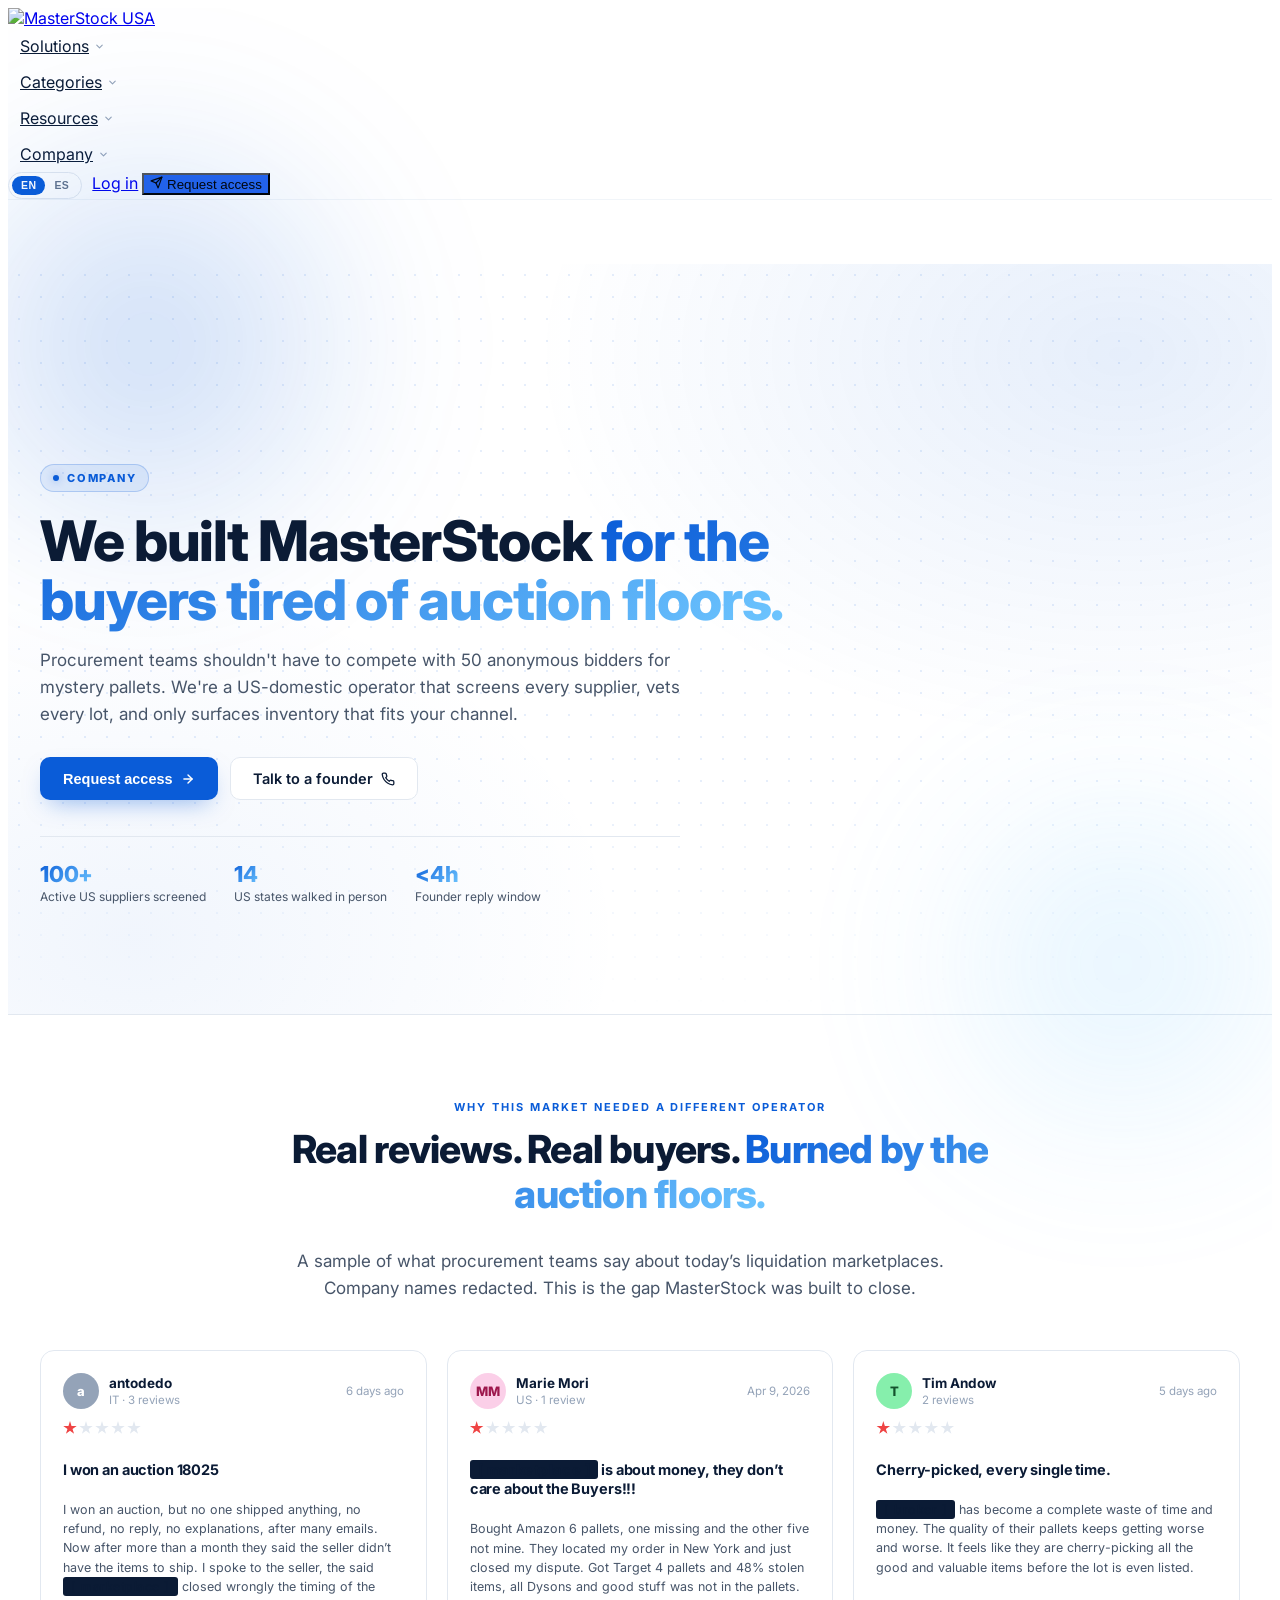
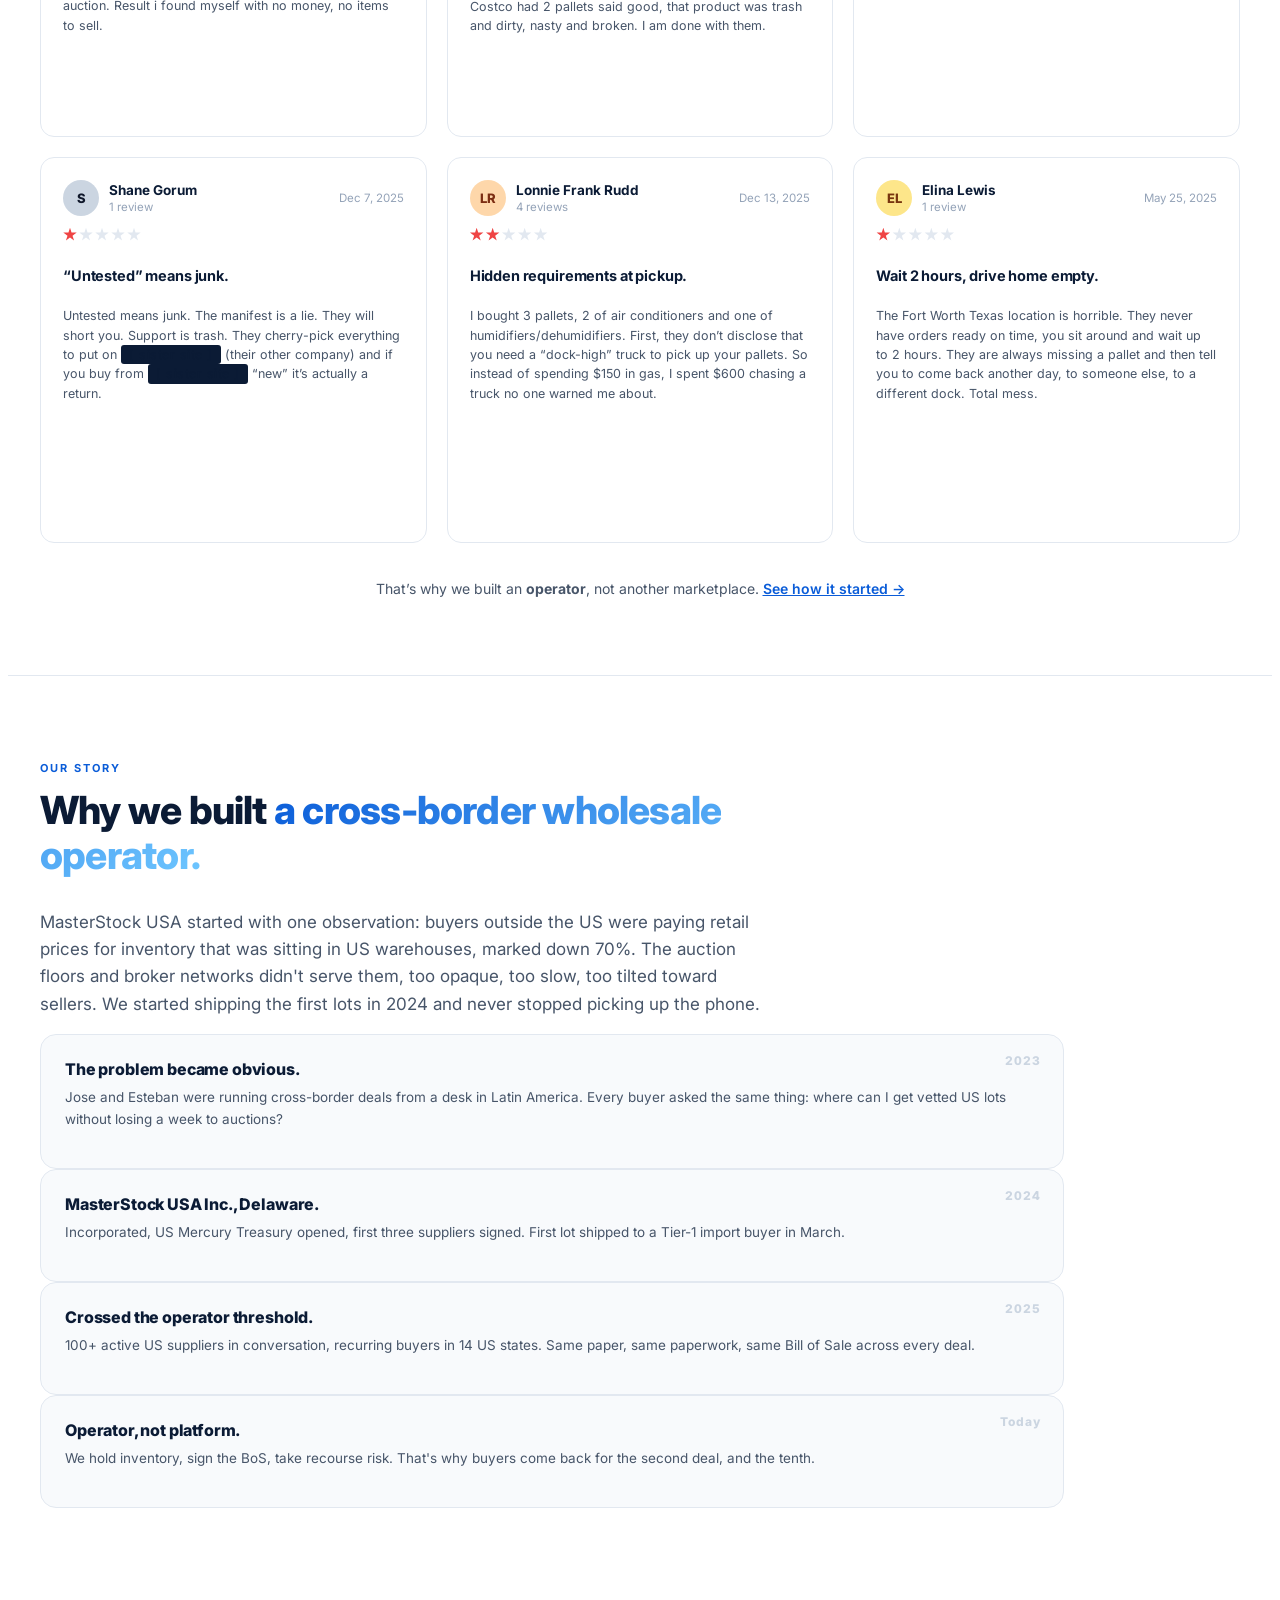
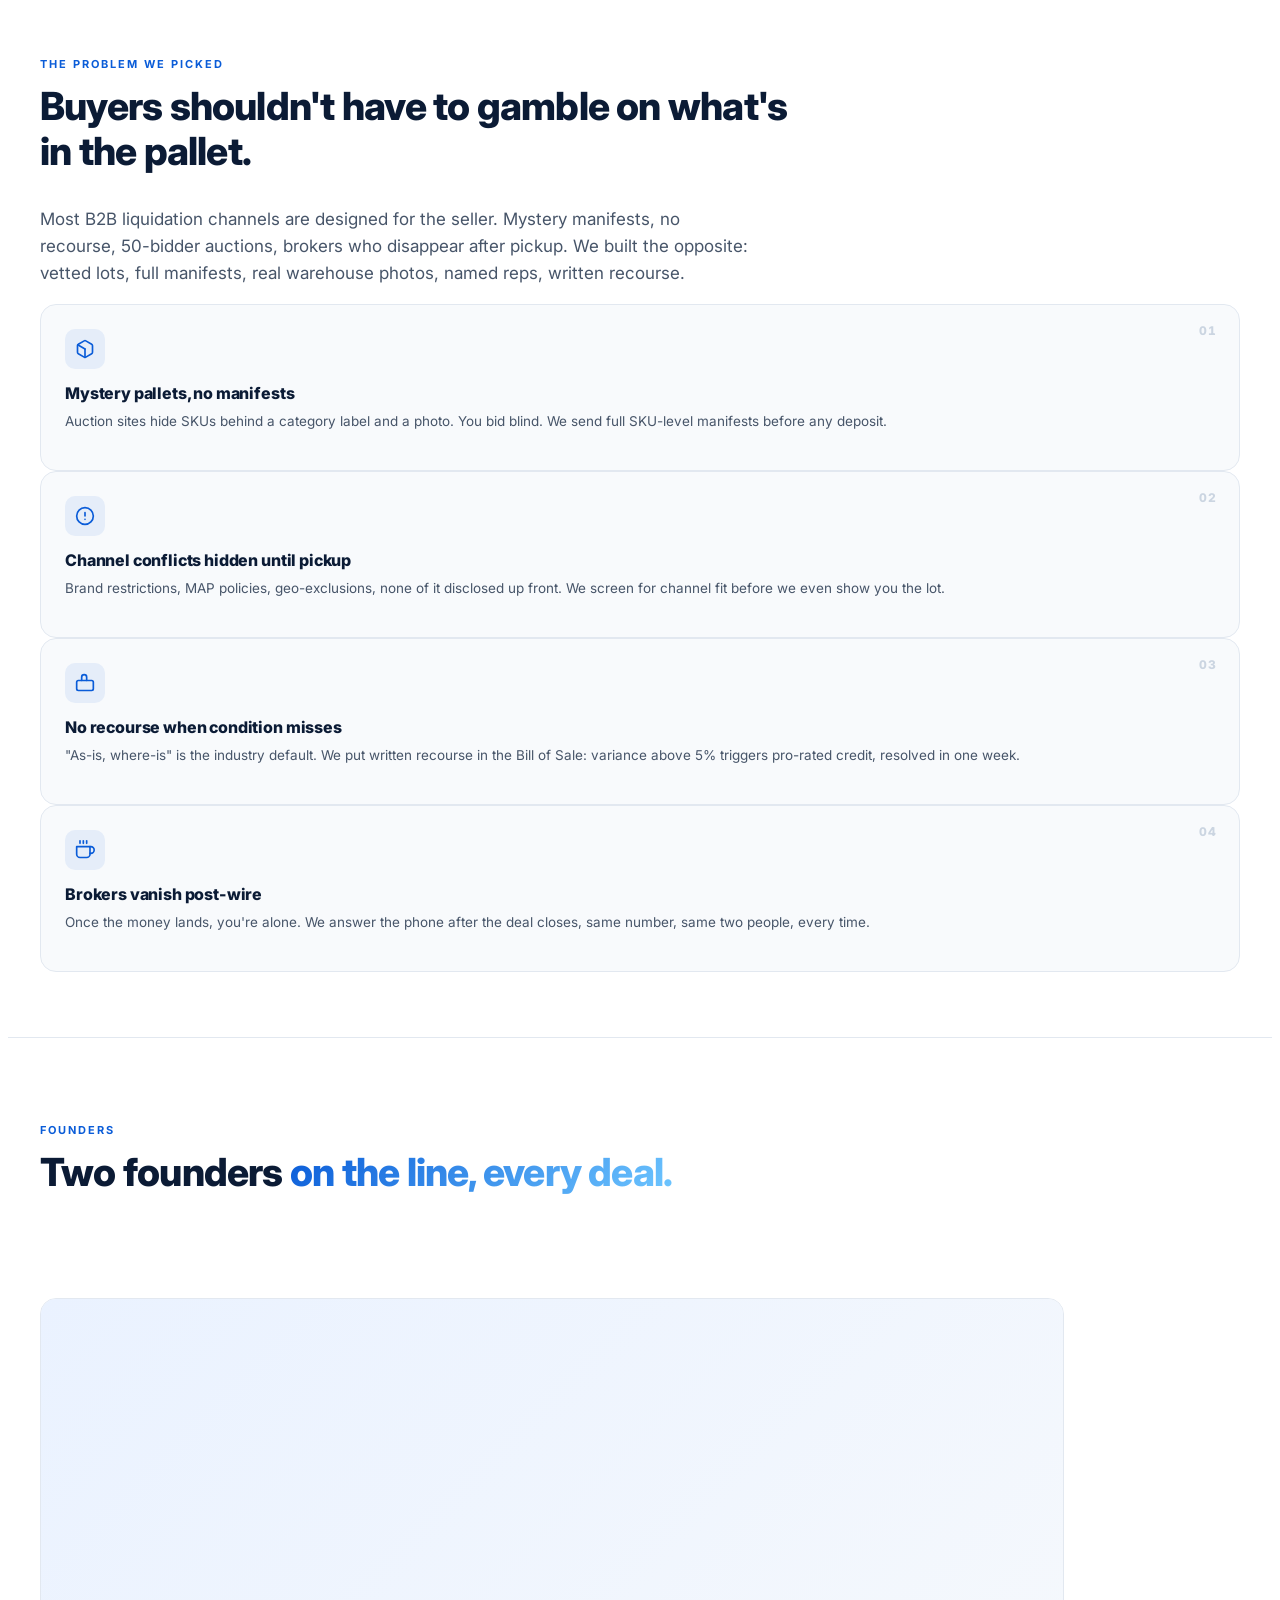
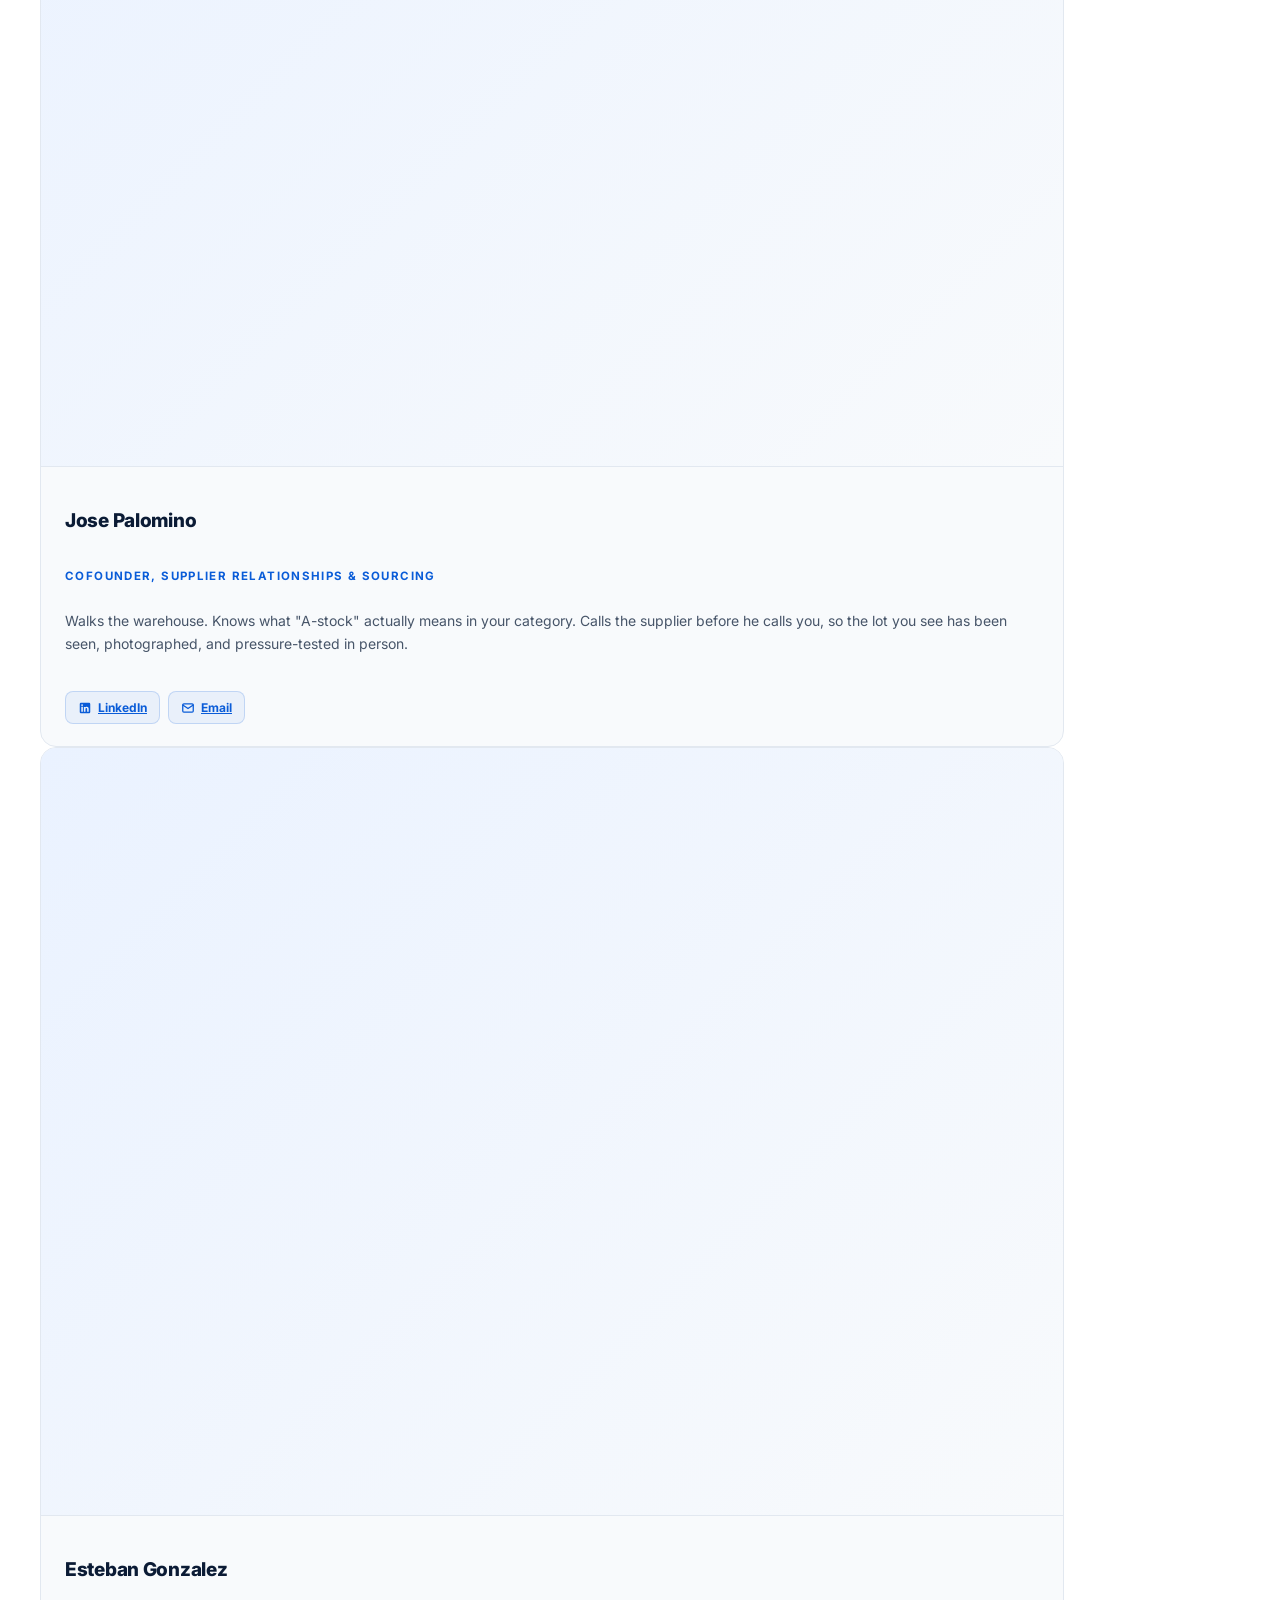
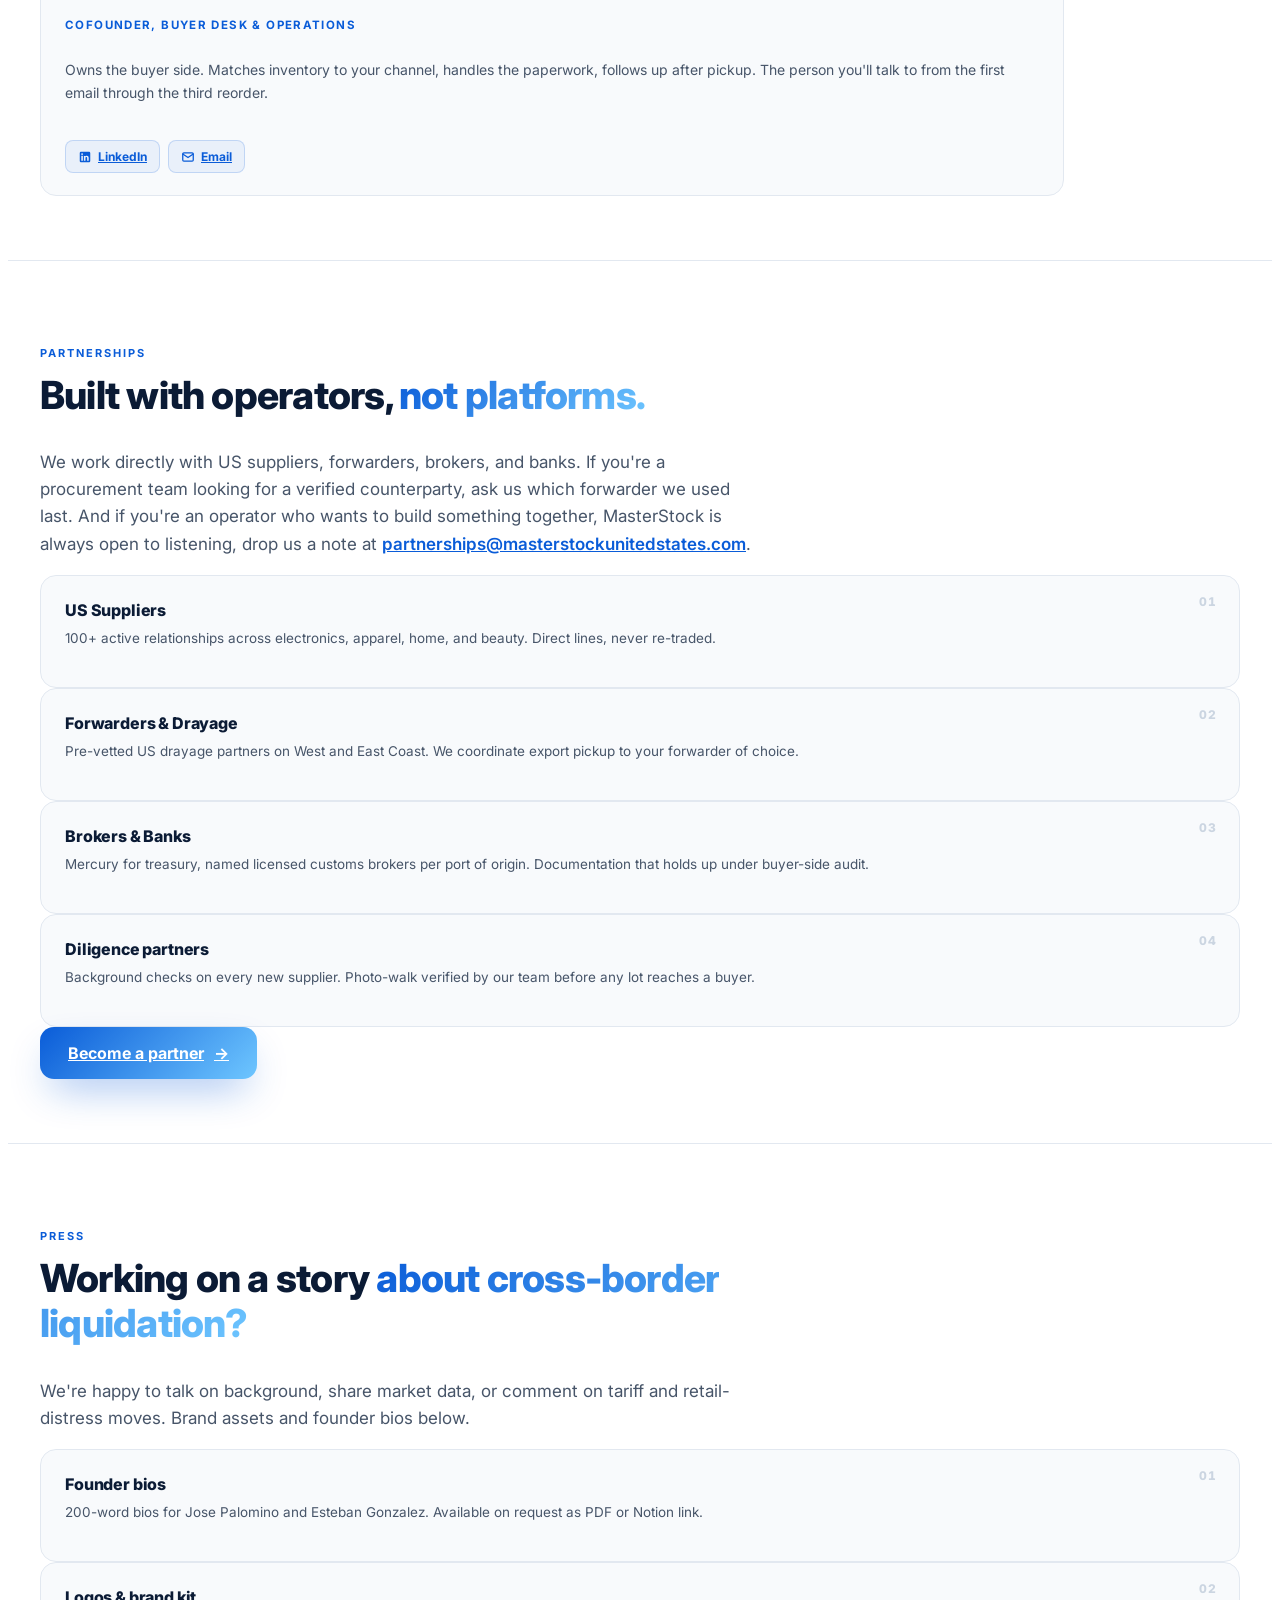
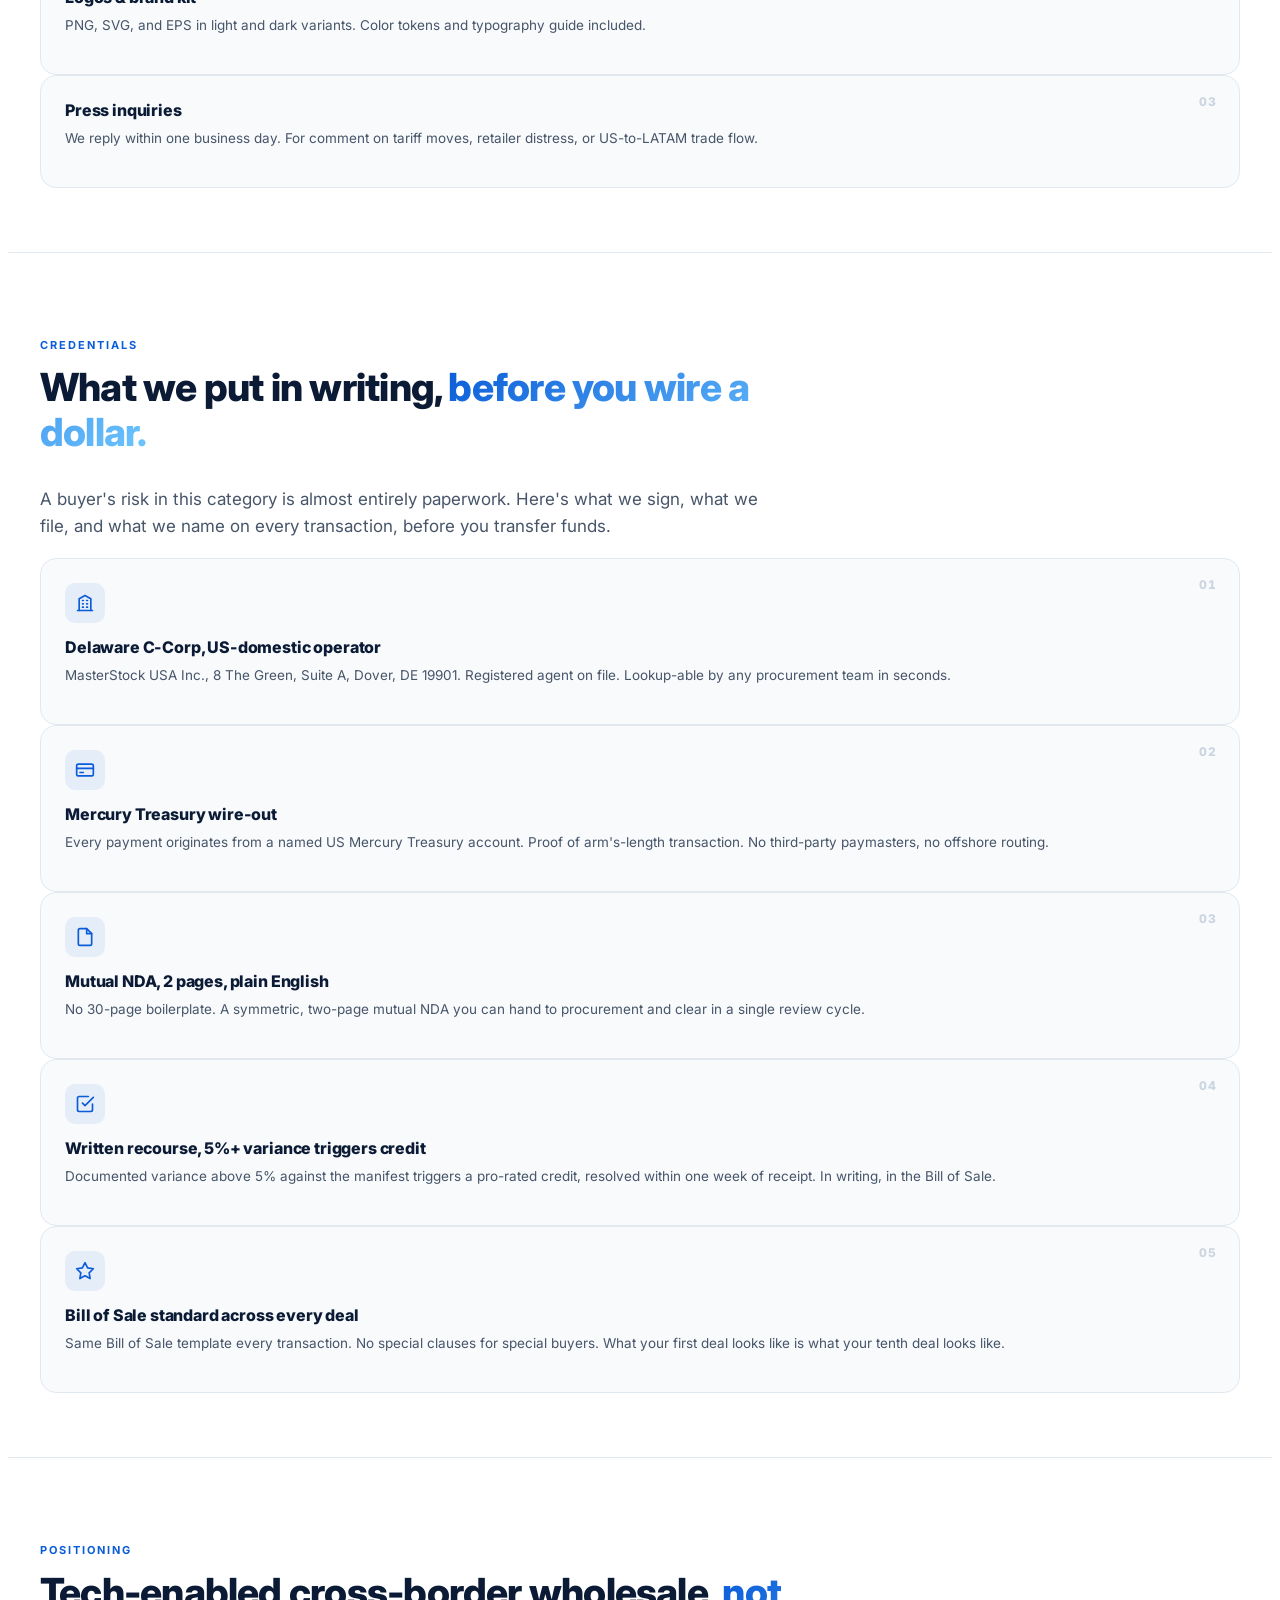
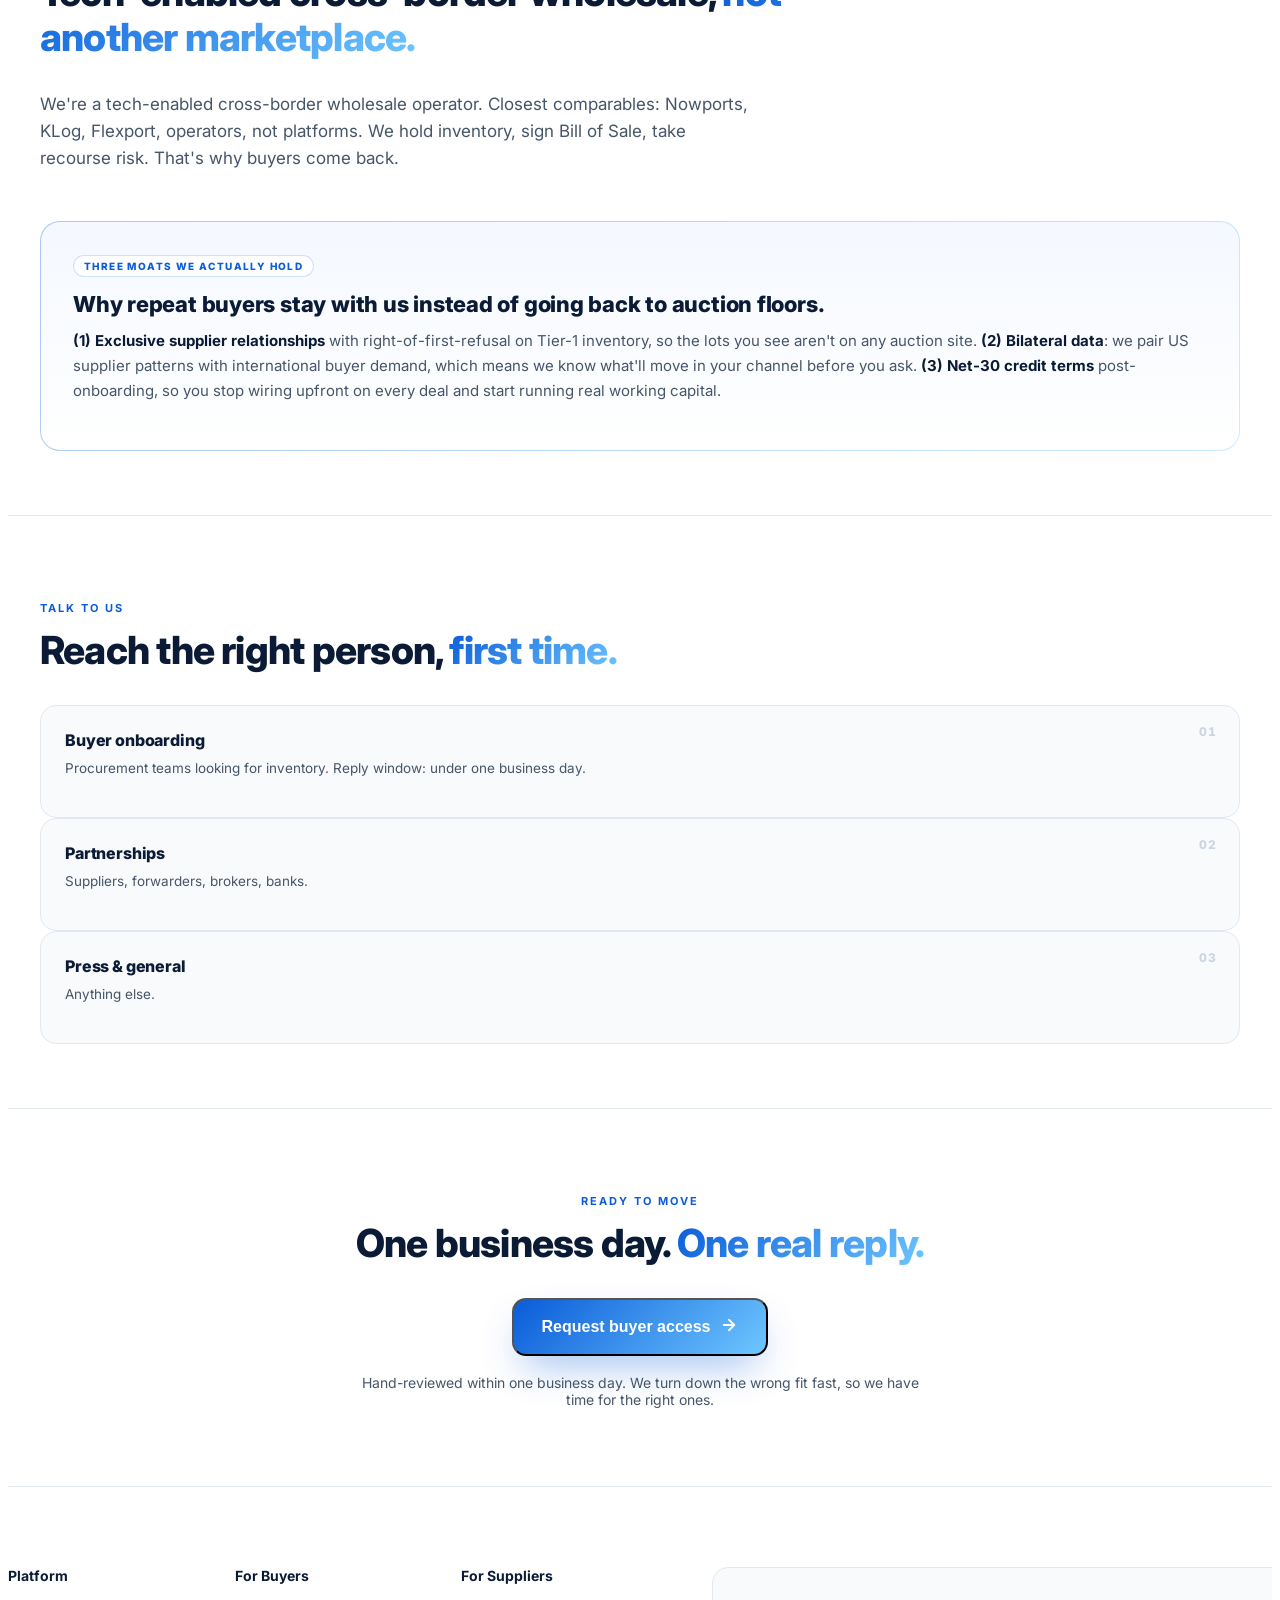
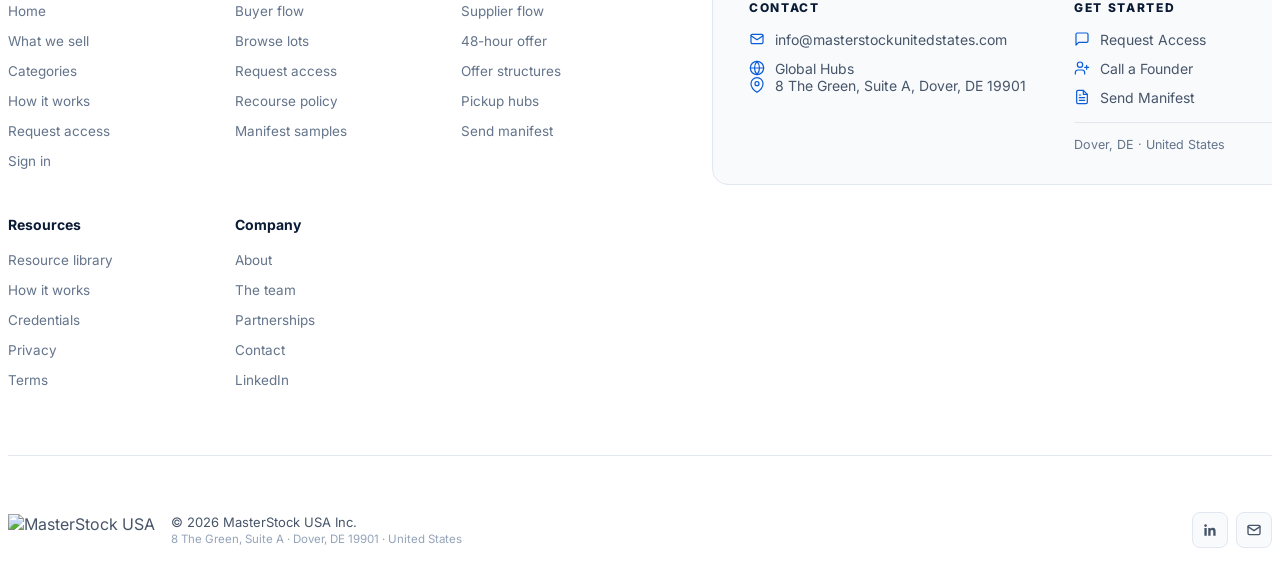
==== about/index.html @ 4f4b5149 "Translate about / how-it-works / suppliers / resources pages to Spanish Adds data-es attributes cons" ====
<!DOCTYPE html>
<html lang="en">
<head>
<meta charset="UTF-8" />
<meta name="viewport" content="width=device-width, initial-scale=1.0" />
<title>Company | MasterStock USA</title>
<link rel="icon" type="image/png" href="/images/logo-final.png" />
<link rel="apple-touch-icon" href="/images/logo-final.png" />
<meta name="description" content="MasterStock USA is built for buyers tired of auction floors. Vetted lots, full manifests, written recourse. Delaware C-Corp. Two founders on every deal." />
<link rel="canonical" href="https://www.masterstockunitedstates.com/about/" />

<!-- Open Graph -->
<meta property="og:type" content="website" />
<meta property="og:url" content="https://www.masterstockunitedstates.com/about/" />
<meta property="og:site_name" content="MasterStock USA" />
<meta property="og:title" content="About | MasterStock USA, tech-enabled cross-border wholesale operator" />
<meta property="og:description" content="Delaware-incorporated. D-U-N-S registered. Two founders. Anchor customer: Via Trading. US-domestic operator aggregating excess inventory for vetted Tier-1 LATAM importers." />
<meta property="og:image" content="https://www.masterstockunitedstates.com/images/logo-final.png" />
<meta property="og:locale" content="en_US" />

<!-- Twitter Card -->
<meta name="twitter:card" content="summary_large_image" />
<meta name="twitter:title" content="About | MasterStock USA" />
<meta name="twitter:description" content="Tech-enabled cross-border wholesale operator. Delaware-incorporated. D-U-N-S registered." />
<meta name="twitter:image" content="https://www.masterstockunitedstates.com/images/logo-final.png" />

<!-- Resource hints -->
<link rel="preconnect" href="https://cdn.tailwindcss.com" crossorigin />
<link rel="dns-prefetch" href="https://cdn.tailwindcss.com" />

<!-- BreadcrumbList -->
<script type="application/ld+json">
{
  "@context": "https://schema.org",
  "@type": "BreadcrumbList",
  "itemListElement": [
    { "@type": "ListItem", "position": 1, "name": "Home", "item": "https://www.masterstockunitedstates.com/" },
    { "@type": "ListItem", "position": 2, "name": "About" }
  ]
}
</script>

<!-- AEO / LLM structured data -->
<script type="application/ld+json">
{
  "@context": "https://schema.org",
  "@type": "AboutPage",
  "name": "About MasterStock USA Inc.",
  "url": "https://www.masterstockunitedstates.com/about/",
  "mainEntity": {
    "@type": "Organization",
    "name": "MasterStock USA Inc.",
    "legalName": "MasterStock USA Inc.",
    "url": "https://www.masterstockunitedstates.com/",
    "logo": "https://www.masterstockunitedstates.com/images/logo-final.png",
    "description": "MasterStock USA Inc. is a tech-enabled cross-border wholesale operator. The company aggregates excess US inventory and sells to vetted Tier-1 LATAM importers. Comparable to Nowports, KLog, and Flexport in operator framing.",
    "foundingDate": "2025",
    "address": {
      "@type": "PostalAddress",
      "streetAddress": "8 The Green, Suite A",
      "addressLocality": "Dover",
      "addressRegion": "DE",
      "postalCode": "19901",
      "addressCountry": "US"
    },
    "email": "info@masterstockunitedstates.com",
    "areaServed": { "@type": "Country", "name": "United States" },
    "founder": [
      { "@type": "Person", "name": "Jose Palomino" },
      { "@type": "Person", "name": "Esteban Gonzalez" }
    ],
    "knowsAbout": ["Cross-border wholesale", "Excess inventory aggregation", "Tier-1 LATAM importers", "US-domestic operations"]
  }
}
</script>

<script src="https://cdn.tailwindcss.com"></script>
<script>
  tailwind.config = {
    theme: {
      extend: {
        colors: {
          ink: '#0B1B35',
          slate2: '#111827',
          brand: { DEFAULT: '#0A5CD8', dark: '#0847A8', light: '#E8F0FE' },
          cyan2: '#6EC6FF',
          success: '#0E7C3A',
          warn: '#B45309'
        },
        fontFamily: { sans: ['Inter','ui-sans-serif','system-ui','sans-serif'] }
      }
    }
  }
</script>
<link rel="preconnect" href="https://fonts.googleapis.com">
<link rel="preconnect" href="https://fonts.gstatic.com" crossorigin>
<link href="https://fonts.googleapis.com/css2?family=Inter:wght@400;500;600;700;800;900&display=swap" rel="stylesheet">

<style>
  :root {
    --brand: #0A5CD8;
    --brand-dark: #0847A8;
    --cyan: #6EC6FF;
    --ink: #0B1B35;
    --muted: #475569;
    --bg: #FFFFFF;
    --bg-soft: #F8FAFC;
    --border: #E2E8F0;
  }
  html { scroll-behavior: smooth; scroll-padding-top: 96px; }
  #trust, #team, #story, #partnerships, #press, #contact { scroll-margin-top: 96px; }
  body { font-family: 'Inter', sans-serif; background: var(--bg); color: var(--ink); -webkit-font-smoothing: antialiased; }
  .container-x { max-width: 80rem; margin: 0 auto; padding: 0 20px; }
  @media (min-width: 640px) { .container-x { padding: 0 32px; } }

  /* Gradient accent for highlighted words */
  .grad-text {
    background: linear-gradient(135deg, #0A5CD8 0%, #6EC6FF 100%);
    -webkit-background-clip: text;
    background-clip: text;
    -webkit-text-fill-color: transparent;
    color: transparent;
  }

  /* Eyebrows */
  .eyebrow {
    display: inline-block;
    font-size: 11px;
    font-weight: 700;
    color: var(--brand);
    text-transform: uppercase;
    letter-spacing: 0.18em;
  }

  /* === HEADER nav dropdowns (copied from index.html) === */
  header#site-header {
    border-bottom: 1px solid #F1F5F9;
  }
  .nav-dd { position: relative; }
  .nav-dd-trigger {
    display: inline-flex; align-items: center; gap: 5px;
    padding: 0.5rem 0.75rem;
    border-radius: 0.375rem;
    color: inherit;
    transition: background-color .15s ease, color .15s ease;
  }
  .nav-dd-trigger:hover { background: rgba(15, 23, 42, 0.04); }
  .nav-dd-caret {
    color: #94A3B8;
    transition: transform .2s ease, color .2s ease;
  }
  .nav-dd:hover .nav-dd-caret,
  .nav-dd:focus-within .nav-dd-caret { color: #2563EB; transform: rotate(180deg); }
  .nav-dd::after { content: ""; position: absolute; top: 100%; left: 0; right: 0; height: 12px; pointer-events: none; }
  .nav-dd:hover::after, .nav-dd:focus-within::after { pointer-events: auto; }

  /* ============ MEGAMENU (Scale/Stripe-style) ============ */
  .nav-mega {
    position: fixed;
    top: 64px; left: 0; right: 0;
    background: #FFFFFF;
    border-top: 1px solid rgba(15, 23, 42, 0.06);
    box-shadow: 0 30px 60px -20px rgba(15, 23, 42, 0.18);
    opacity: 0; visibility: hidden;
    transform: translateY(-6px);
    pointer-events: none;
    transition: opacity .2s ease, transform .2s ease, visibility .2s ease;
    z-index: 90;
  }
  .nav-dd:hover .nav-mega,
  .nav-dd:focus-within .nav-mega {
    opacity: 1; visibility: visible; transform: translateY(0); pointer-events: auto;
  }
  .nav-mega-inner {
    max-width: 80rem;
    margin: 0 auto;
    padding: 36px 32px 40px;
    display: grid;
    grid-template-columns: 1.4fr 1fr;
    gap: 56px;
  }
  .nav-mega-cols {
    display: grid;
    grid-template-columns: 1fr 1fr;
    gap: 32px;
  }
  .nav-mega-col-h {
    font-size: 11px; font-weight: 800;
    text-transform: uppercase; letter-spacing: 0.14em;
    color: #94A3B8;
    margin-bottom: 14px;
  }
  .nav-mega-item {
    display: flex; flex-direction: column; gap: 2px;
    padding: 9px 12px;
    border-radius: 8px;
    text-decoration: none;
    transition: background .15s ease;
    margin: 0 -12px;
  }
  .nav-mega-item:hover { background: rgba(10, 92, 216, 0.05); }
  .nav-mega-item-title { font-size: 14px; font-weight: 700; color: #0B1B35; }
  .nav-mega-item:hover .nav-mega-item-title { color: #0A5CD8; }
  .nav-mega-item-desc { font-size: 12.5px; color: #64748B; line-height: 1.45; }

  .nav-mega-feature {
    position: relative;
    border-radius: 14px;
    overflow: hidden;
    min-height: 240px;
    padding: 24px;
    display: flex; flex-direction: column; justify-content: flex-end;
    text-decoration: none;
    color: #FFFFFF;
    background: #0F2547;
  }
  .nav-mega-feature-img {
    position: absolute; inset: 0;
    background-size: cover;
    background-position: center;
    z-index: 0;
  }
  .nav-mega-feature-img::after {
    content: '';
    position: absolute; inset: 0;
    background: linear-gradient(180deg, rgba(7,20,42,0.35) 0%, rgba(7,20,42,0.90) 100%);
  }
  .nav-mega-feature > *:not(.nav-mega-feature-img) { position: relative; z-index: 1; }
  .nav-mega-feature-eyebrow { font-size: 10.5px; font-weight: 800; letter-spacing: 0.16em; text-transform: uppercase; color: #6EC6FF; margin-bottom: 8px; }
  .nav-mega-feature-title { font-size: 19px; font-weight: 800; margin: 0 0 6px; letter-spacing: -0.01em; }
  .nav-mega-feature-body { font-size: 13px; color: rgba(255,255,255,0.82); margin: 0 0 14px; line-height: 1.5; }
  .nav-mega-feature-cta { display: inline-flex; align-items: center; gap: 6px; font-size: 13px; font-weight: 700; color: #6EC6FF; }
  .nav-mega-feature:hover .nav-mega-feature-cta { color: #FFFFFF; }
  .nav-mega-feature-cta svg { transition: transform .18s ease; }
  .nav-mega-feature:hover .nav-mega-feature-cta svg { transform: translateX(3px); }

  @media (max-width: 900px) {
    .nav-mega { display: none; }
  }

  .nav-dd-panel {
    position: absolute;
    top: calc(100% + 8px);
    left: -8px;
    min-width: 280px;
    background: #FFFFFF;
    border: 1px solid rgba(15, 23, 42, 0.08);
    border-radius: 12px;
    padding: 6px;
    box-shadow: 0 24px 48px -16px rgba(15, 23, 42, 0.18), 0 8px 16px -8px rgba(15, 23, 42, 0.08);
    opacity: 0;
    transform: translateY(-6px);
    visibility: hidden;
    pointer-events: none;
    transition: opacity .18s ease, transform .18s ease, visibility .18s ease;
    z-index: 100;
  }
  .nav-dd:hover .nav-dd-panel,
  .nav-dd:focus-within .nav-dd-panel {
    opacity: 1; transform: translateY(0); visibility: visible; pointer-events: auto;
  }
  .nav-dd-item {
    display: flex; flex-direction: column; gap: 2px;
    padding: 10px 12px;
    border-radius: 8px;
    transition: background-color .12s ease;
  }
  .nav-dd-item:hover { background: rgba(37, 99, 235, 0.06); }
  .nav-dd-item-title {
    font-size: 13.5px; font-weight: 700; color: #0F172A; letter-spacing: -0.005em;
  }
  .nav-dd-item:hover .nav-dd-item-title { color: #2563EB; }
  .nav-dd-item-desc { font-size: 11.5px; font-weight: 400; color: #64748B; line-height: 1.4; }

  /* ============== bp2 design system (aligned with how-it-works/resources) ============== */
  .section-eyebrow {
    display: inline-block;
    font-size: 11px; font-weight: 700;
    text-transform: uppercase; letter-spacing: 0.18em;
    color: var(--brand);
  }
  .section-title {
    margin-top: 12px;
    font-size: clamp(28px, 3.6vw, 40px);
    font-weight: 800; line-height: 1.12;
    letter-spacing: -0.02em; color: var(--ink);
  }
  .section-lead {
    margin-top: 18px;
    font-size: 17px; color: var(--muted);
    line-height: 1.6; max-width: 720px;
  }

  /* Hero */
  .bp2-hero { padding: 200px 0 110px; position: relative; overflow: visible; }
  @media (max-width: 980px) { .bp2-hero { padding: 130px 0 70px; } }
  .bp2-hero-bg {
    position: absolute; inset: 0;
    background:
      radial-gradient(900px 600px at 88% 12%, rgba(10, 92, 216, 0.10) 0%, rgba(10, 92, 216, 0) 65%),
      radial-gradient(700px 500px at 10% 90%, rgba(10, 92, 216, 0.06) 0%, rgba(10, 92, 216, 0) 70%);
    pointer-events: none; z-index: 0;
  }
  .bp2-hero-dotgrid {
    position: absolute; inset: 0;
    background-image: radial-gradient(rgba(10, 92, 216, 0.10) 1px, transparent 1px);
    background-size: 22px 22px;
    mask-image: linear-gradient(to bottom, #000 0%, #000 70%, transparent 100%);
    -webkit-mask-image: linear-gradient(to bottom, #000 0%, #000 70%, transparent 100%);
    pointer-events: none; z-index: 0;
  }
  .bp2-hero::before, .bp2-hero::after {
    content: ""; position: absolute; border-radius: 50%;
    filter: blur(80px); opacity: 0.55; pointer-events: none; z-index: 0;
  }
  .bp2-hero::before {
    width: 520px; height: 520px; top: -180px; left: -120px;
    background: radial-gradient(circle, rgba(10,92,216,0.45), transparent 70%);
    animation: blob-drift-a 22s ease-in-out infinite;
  }
  .bp2-hero::after {
    width: 460px; height: 460px; bottom: -180px; right: -80px;
    background: radial-gradient(circle, rgba(110,198,255,0.5), transparent 70%);
    animation: blob-drift-b 26s ease-in-out infinite;
    opacity: 0.45;
  }
  @keyframes blob-drift-a { 0%,100%{transform:translate(0,0) scale(1);} 50%{transform:translate(60px,40px) scale(1.08);} }
  @keyframes blob-drift-b { 0%,100%{transform:translate(0,0) scale(1);} 50%{transform:translate(-50px,-30px) scale(1.1);} }
  .bp2-hero-inner { position: relative; z-index: 2; }
  .bp2-eyebrow {
    display: inline-flex; align-items: center; gap: 8px;
    font-size: 11px; font-weight: 800; letter-spacing: 0.16em; text-transform: uppercase;
    color: var(--brand);
    background: rgba(10, 92, 216, 0.08);
    border: 1px solid rgba(10, 92, 216, 0.22);
    padding: 6px 12px; border-radius: 999px;
  }
  .bp2-eyebrow-dot { width: 6px; height: 6px; border-radius: 999px; background: var(--brand); box-shadow: 0 0 8px rgba(10,92,216,0.45); }
  .bp2-h1 {
    font-size: clamp(36px, 4.8vw, 56px);
    line-height: 1.05; letter-spacing: -0.02em; font-weight: 800;
    color: var(--ink); margin: 20px 0 18px;
  }
  .bp2-grad {
    background: linear-gradient(135deg, #0A5CD8 0%, #6EC6FF 50%, #0A5CD8 100%);
    background-size: 200% 200%;
    -webkit-background-clip: text; background-clip: text;
    -webkit-text-fill-color: transparent; color: transparent;
    animation: gradient-shift 8s ease infinite;
  }
  @keyframes gradient-shift { 0%,100%{background-position:0% 50%;} 50%{background-position:100% 50%;} }
  .bp2-lead { font-size: 17px; line-height: 1.6; color: var(--muted); max-width: 640px; }
  .bp2-cta-row { margin-top: 28px; display: flex; flex-wrap: wrap; gap: 12px; }

  /* Hero stat strip */
  .hero-stats {
    margin-top: 36px; display: flex; flex-wrap: wrap; gap: 28px;
    padding-top: 24px; border-top: 1px solid var(--border);
    max-width: 640px;
  }
  .hero-stat-num { font-size: 22px; font-weight: 800; color: var(--ink); letter-spacing: -0.01em; }
  .hero-stat-num .grad { background: linear-gradient(135deg,#0A5CD8,#6EC6FF); -webkit-background-clip:text; background-clip:text; -webkit-text-fill-color:transparent; }
  .hero-stat-lbl { font-size: 12px; color: var(--muted); margin-top: 2px; }

  /* Buttons (canonical) */
  .btn-primary {
    display: inline-flex; align-items: center; gap: 8px;
    padding: 12px 22px; border-radius: 10px;
    background: var(--brand); color: #FFFFFF;
    font-weight: 600; font-size: 14.5px;
    box-shadow: 0 10px 24px -10px rgba(10, 92, 216, 0.50);
    transition: background .15s ease, transform .15s ease, box-shadow .15s ease;
    border: 1px solid transparent;
  }
  .btn-primary:hover { background: var(--brand-dark); transform: translateY(-1px); box-shadow: 0 14px 30px -10px rgba(10, 92, 216, 0.55); }
  .btn-secondary {
    display: inline-flex; align-items: center; gap: 8px;
    padding: 12px 22px; border-radius: 10px;
    background: #FFFFFF; color: var(--ink);
    font-weight: 600; font-size: 14.5px;
    border: 1px solid var(--border);
    transition: all .15s ease; text-decoration: none;
  }
  .btn-secondary:hover { border-color: var(--brand); color: var(--brand); }

  /* Section base */
  .resource-section { padding: 80px 0 64px; border-top: 1px solid var(--border); }

  /* Doc list cards (numbered) */
  .doc-list-card {
    position: relative;
    background: var(--bg-soft);
    border: 1px solid var(--border);
    border-radius: 16px;
    padding: 24px;
    transition: transform .25s cubic-bezier(0.16,1,0.3,1),
                box-shadow .25s cubic-bezier(0.16,1,0.3,1),
                border-color .25s cubic-bezier(0.16,1,0.3,1),
                background .25s cubic-bezier(0.16,1,0.3,1);
  }
  .doc-list-card[data-num]::after {
    content: attr(data-num);
    position: absolute; top: 18px; right: 22px;
    font-size: 12px; font-weight: 800; letter-spacing: 0.08em;
    color: #CBD5E1; transition: color .25s ease;
    font-variant-numeric: tabular-nums;
  }
  .doc-list-card:hover {
    transform: translateY(-4px);
    box-shadow: 0 20px 40px -20px rgba(10,92,216,0.25), 0 0 0 1px rgba(10,92,216,0.10);
    border-color: rgba(10,92,216,0.30);
    background: #F4F8FF;
  }
  .doc-list-card:hover[data-num]::after { color: var(--brand); }
  .doc-list-card:hover .doc-list-icon { transform: scale(1.05); background: rgba(10,92,216,0.14); }
  .doc-list-icon {
    display: inline-grid; place-items: center;
    width: 40px; height: 40px; border-radius: 10px;
    background: rgba(10, 92, 216, 0.08); color: var(--brand);
    margin-bottom: 14px;
    transition: transform .25s cubic-bezier(0.16,1,0.3,1), background .25s ease;
  }
  .doc-list-title { font-size: 16px; font-weight: 800; color: var(--ink); letter-spacing: -0.01em; }
  .doc-list-body { margin-top: 8px; font-size: 13.5px; color: var(--muted); line-height: 1.6; }

  /* Founder cards */
  .founder-card {
    background: var(--bg-soft);
    border: 1px solid var(--border);
    border-radius: 16px;
    overflow: hidden;
    transition: transform .3s cubic-bezier(.16,1,.3,1), box-shadow .3s ease, border-color .3s ease;
    display: flex; flex-direction: column;
  }
  .founder-card:hover {
    transform: translateY(-6px);
    box-shadow: 0 28px 52px -22px rgba(10, 92, 216, 0.25);
    border-color: rgba(10, 92, 216, 0.30);
  }
  .founder-photo-wrap {
    aspect-ratio: 4 / 3;
    background: linear-gradient(135deg, #EAF2FF 0%, #F8FAFC 100%);
    position: relative; overflow: hidden;
    display: flex; align-items: center; justify-content: center;
    border-bottom: 1px solid var(--border);
  }
  .founder-photo {
    width: 100%; height: 100%;
    object-fit: cover; object-position: center 25%;
    transform: scale(1.22); transform-origin: center 35%;
    transition: transform .8s cubic-bezier(.16,1,.3,1);
  }
  .founder-card:hover .founder-photo { transform: scale(1.28); }
  .founder-body { padding: 24px 24px 22px; display: flex; flex-direction: column; gap: 6px; flex: 1; }
  .founder-name { font-size: 19px; font-weight: 800; color: var(--ink); letter-spacing: -0.015em; line-height: 1.2; }
  .founder-role { font-size: 11.5px; font-weight: 700; color: var(--brand); text-transform: uppercase; letter-spacing: 0.12em; }
  .founder-bio { margin-top: 10px; font-size: 14px; color: var(--muted); line-height: 1.6; flex: 1; }
  .founder-links { display: flex; gap: 8px; margin-top: 16px; }
  .founder-link {
    display: inline-flex; align-items: center; gap: 6px;
    padding: 8px 12px;
    background: rgba(10, 92, 216, 0.06);
    border: 1px solid rgba(10, 92, 216, 0.18);
    border-radius: 8px;
    font-size: 12px; font-weight: 700;
    color: var(--brand); transition: all .2s;
  }
  .founder-link:hover { background: rgba(10, 92, 216, 0.12); border-color: rgba(10, 92, 216, 0.35); transform: translateY(-1px); }

  /* Why block */
  .why-block {
    margin-top: 48px;
    border-radius: 20px;
    padding: 32px;
    position: relative;
    background:
      linear-gradient(180deg, #F4F8FF 0%, #FFFFFF 100%) padding-box,
      linear-gradient(135deg, rgba(10,92,216,0.35), rgba(110,198,255,0.35)) border-box;
    border: 1px solid transparent;
  }
  .why-block-eyebrow {
    display: inline-block;
    font-size: 10px; font-weight: 800;
    text-transform: uppercase; letter-spacing: 0.14em;
    color: var(--brand);
    background: #FFFFFF;
    border: 1px solid rgba(10, 92, 216, 0.18);
    padding: 4px 10px; border-radius: 999px;
  }
  .why-block-title { font-size: 22px; font-weight: 800; color: var(--ink); margin-top: 14px; letter-spacing: -0.01em; }
  .why-block-body { margin-top: 12px; font-size: 15px; color: var(--muted); line-height: 1.65; }
  .why-block-body strong { color: var(--ink); }

  /* === REVIEW WALL === */
  .rev-grid {
    margin-top: 48px;
    display: grid;
    grid-template-columns: repeat(3, 1fr);
    gap: 20px;
  }
  @media (max-width: 1024px) { .rev-grid { grid-template-columns: repeat(2, 1fr); } }
  @media (max-width: 640px) { .rev-grid { grid-template-columns: 1fr; } }
  .rev-card {
    background: #fff;
    border: 1px solid var(--border);
    border-radius: 14px;
    padding: 22px;
    aspect-ratio: 1 / 1;
    display: flex; flex-direction: column;
    transition: transform .25s cubic-bezier(0.16,1,0.3,1), box-shadow .25s ease, border-color .25s ease;
    overflow: hidden;
  }
  .rev-card:hover { transform: translateY(-4px); box-shadow: 0 20px 40px -20px rgba(15,23,42,0.18); border-color: rgba(10,92,216,0.25); }
  @media (max-width: 640px) { .rev-card { aspect-ratio: auto; } }

  .rev-head { display: flex; align-items: center; gap: 10px; margin-bottom: 12px; }
  .rev-avatar {
    width: 36px; height: 36px; border-radius: 50%;
    display: grid; place-items: center;
    font-size: 13px; font-weight: 800;
    color: #fff; flex: 0 0 auto;
  }
  .rev-meta { flex: 1; min-width: 0; }
  .rev-name { font-size: 13.5px; font-weight: 700; color: var(--ink); line-height: 1.2; }
  .rev-sub { font-size: 11.5px; color: #94A3B8; margin-top: 2px; }
  .rev-date { font-size: 11.5px; color: #94A3B8; flex: 0 0 auto; }

  .rev-stars { display: inline-flex; gap: 2px; margin-bottom: 10px; }
  .rev-stars span {
    width: 14px; height: 14px;
    background: #E2E8F0;
    clip-path: polygon(50% 0, 61% 35%, 98% 35%, 68% 57%, 79% 91%, 50% 70%, 21% 91%, 32% 57%, 2% 35%, 39% 35%);
  }
  .rev-stars span.on { background: #EF4444; }

  .rev-title { font-size: 14.5px; font-weight: 700; color: var(--ink); margin-bottom: 8px; line-height: 1.35; letter-spacing: -0.01em; }
  .rev-body { font-size: 12.5px; line-height: 1.55; color: var(--muted); overflow: hidden; }

  .redacted {
    display: inline-block;
    background: #0B1B35;
    color: #0B1B35;
    padding: 0 8px;
    border-radius: 3px;
    user-select: none;
    -webkit-user-select: none;
    vertical-align: baseline;
    letter-spacing: 0.04em;
  }

  .rev-footnote {
    margin-top: 36px;
    text-align: center;
    font-size: 14px;
    color: var(--muted);
  }
  .rev-footnote a { color: var(--brand); font-weight: 600; }
  .rev-footnote a:hover { text-decoration: underline; }

  /* Final CTA */
  .btn-final {
    display: inline-flex; align-items: center; gap: 10px;
    padding: 16px 28px; border-radius: 14px;
    font-size: 16px; font-weight: 700; color: #FFFFFF;
    background: linear-gradient(135deg, #0A5CD8, #6EC6FF, #0A5CD8);
    background-size: 200% 200%;
    animation: gradient-shift 4s ease infinite, cta-float 3s ease-in-out infinite;
    box-shadow: 0 18px 40px -12px rgba(10,92,216,0.45);
    position: relative; overflow: hidden;
    transition: transform .25s cubic-bezier(0.16,1,0.3,1), box-shadow .25s ease;
  }
  .btn-final:hover {
    transform: translateY(-2px);
    box-shadow: 0 26px 50px -12px rgba(10,92,216,0.55);
  }
  .btn-final .arrow { display: inline-block; transition: transform .4s cubic-bezier(0.16,1,0.3,1); }
  .btn-final:hover .arrow { animation: arrow-loop .9s cubic-bezier(0.16,1,0.3,1) infinite; }
  @keyframes arrow-loop {
    0% { transform: translateX(0); opacity: 1; }
    50% { transform: translateX(8px); opacity: 0.6; }
    51% { transform: translateX(-6px); opacity: 0; }
    52% { transform: translateX(-6px); opacity: 0.6; }
    100% { transform: translateX(0); opacity: 1; }
  }
  @keyframes cta-float {
    0%, 100% { box-shadow: 0 18px 40px -12px rgba(10,92,216,0.45); }
    50% { box-shadow: 0 22px 48px -12px rgba(10,92,216,0.60); }
  }

  /* Scroll reveal */
  [data-reveal] {
    opacity: 0; transform: translateY(20px);
    transition: opacity .8s cubic-bezier(0.16, 1, 0.3, 1),
                transform .8s cubic-bezier(0.16, 1, 0.3, 1);
    will-change: transform, opacity;
  }
  [data-reveal].is-visible { opacity: 1; transform: translateY(0); }
  [data-reveal-delay="1"] { transition-delay: .08s; }
  [data-reveal-delay="2"] { transition-delay: .16s; }
  [data-reveal-delay="3"] { transition-delay: .24s; }
  [data-reveal-delay="4"] { transition-delay: .32s; }

  @media (prefers-reduced-motion: reduce) {
    *, *::before, *::after {
      animation-duration: 0.001ms !important;
      animation-iteration-count: 1 !important;
      transition-duration: 0.001ms !important;
    }
    [data-reveal] { opacity: 1 !important; transform: none !important; }
  }

  /* legacy hidden hero */
  .about-hero { display: none; }
  .hero-pill-DEAD {
    display: inline-flex; align-items: center; gap: 8px;
    padding: 6px 14px;
    border-radius: 999px;
    background: rgba(255,255,255,0.06);
    border: 1px solid rgba(255,255,255,0.15);
    backdrop-filter: blur(6px);
    font-size: 11px; font-weight: 700;
    text-transform: uppercase; letter-spacing: 0.18em;
    color: var(--cyan);
  }
  .hero-pill .dot { width: 6px; height: 6px; border-radius: 999px; background: #34D399; box-shadow: 0 0 10px rgba(52,211,153,.6); }
  .trust-strip {
    background: #050D1E;
    border-top: 1px solid rgba(255,255,255,0.06);
    padding: 16px 0;
  }
  .trust-strip-item {
    display: inline-flex; align-items: center; gap: 8px;
    color: rgba(255,255,255,0.72);
    font-size: 12.5px; font-weight: 600;
  }
  .trust-strip-item .d { width: 6px; height: 6px; border-radius: 999px; background: var(--cyan); box-shadow: 0 0 8px rgba(110,198,255,.6); }

  /* === Section base === */
  section.band { padding: 88px 0; }
  .container-x { max-width: 1200px; margin: 0 auto; padding: 0 20px; }
  @media (min-width: 640px) { .container-x { padding: 0 32px; } }

  h2.section-title {
    font-size: clamp(1.9rem, 2.4vw + 0.5rem, 2.5rem);
    font-weight: 800;
    letter-spacing: -0.02em;
    color: var(--ink);
    line-height: 1.15;
    margin-top: 12px;
  }

  /* === Stat / Card === */
  .stat-card {
    background: var(--bg-soft);
    border: 1px solid var(--border);
    border-radius: 16px;
    padding: 24px;
    text-align: center;
    transition: transform .2s ease, box-shadow .2s ease, border-color .2s ease;
  }
  .stat-card:hover {
    transform: translateY(-3px);
    box-shadow: 0 16px 36px -16px rgba(10, 22, 40, 0.12);
    border-color: rgba(10,92,216,0.25);
  }
  .stat-number { font-size: 32px; font-weight: 800; color: var(--brand); line-height: 1; letter-spacing: -0.02em; }
  .stat-label { font-size: 11.5px; color: var(--muted); text-transform: uppercase; letter-spacing: .12em; margin-top: 10px; font-weight: 700; }

  /* === Founder cards === */
  .founder-card {
    background: var(--bg-soft);
    border: 1px solid var(--border);
    border-radius: 16px;
    overflow: hidden;
    transition: transform .3s cubic-bezier(.16,1,.3,1), box-shadow .3s ease, border-color .3s ease;
    display: flex; flex-direction: column;
  }
  .founder-card:hover {
    transform: translateY(-6px);
    box-shadow: 0 28px 52px -22px rgba(10, 92, 216, 0.25);
    border-color: rgba(10, 92, 216, 0.30);
  }
  .founder-photo-wrap {
    aspect-ratio: 4 / 3;
    background: linear-gradient(135deg, #EAF2FF 0%, #F8FAFC 100%);
    position: relative;
    overflow: hidden;
    display: flex; align-items: center; justify-content: center;
    border-bottom: 1px solid var(--border);
  }
  .founder-photo {
    width: 100%; height: 100%;
    object-fit: cover; object-position: center 25%;
    transform: scale(1.22);
    transform-origin: center 35%;
    transition: transform .8s cubic-bezier(.16,1,.3,1);
  }
  .founder-card:hover .founder-photo { transform: scale(1.28); }
  .founder-body { padding: 24px 24px 22px; display: flex; flex-direction: column; gap: 6px; flex: 1; }
  .founder-name { font-size: 19px; font-weight: 800; color: var(--ink); letter-spacing: -0.015em; line-height: 1.2; }
  .founder-role { font-size: 11.5px; font-weight: 700; color: var(--brand); text-transform: uppercase; letter-spacing: 0.12em; }
  .founder-bio { margin-top: 10px; font-size: 14px; color: var(--muted); line-height: 1.6; flex: 1; }
  .founder-linkedin {
    display: inline-flex; align-items: center; gap: 6px;
    margin-top: 16px;
    padding: 8px 12px;
    background: rgba(10, 92, 216, 0.06);
    border: 1px solid rgba(10, 92, 216, 0.18);
    border-radius: 8px;
    font-size: 12px; font-weight: 700;
    color: var(--brand);
    transition: all .2s;
    align-self: flex-start;
  }
  .founder-linkedin:hover {
    background: rgba(10, 92, 216, 0.12);
    border-color: rgba(10, 92, 216, 0.35);
    transform: translateY(-1px);
  }

  /* === Credentials === */
  .cred-card {
    background: var(--bg-soft);
    border: 1px solid var(--border);
    border-radius: 14px;
    padding: 28px 22px;
    text-align: center;
    transition: transform .25s ease, box-shadow .25s ease, border-color .25s ease;
  }
  .cred-card:hover {
    transform: translateY(-4px);
    border-color: rgba(10, 92, 216, 0.30);
    box-shadow: 0 18px 38px -16px rgba(10, 92, 216, 0.18);
  }
  .cred-icon-wrap {
    display: inline-flex; align-items: center; justify-content: center;
    width: 64px; height: 64px; margin-bottom: 14px;
    border-radius: 14px;
    background: rgba(10, 92, 216, 0.08);
    color: var(--brand);
  }
  .cred-logo { width: 44px; height: 44px; object-fit: contain; }
  .cred-title { font-size: 17px; font-weight: 800; color: var(--ink); letter-spacing: -0.01em; }
  .cred-desc { margin-top: 10px; font-size: 13.5px; color: var(--muted); line-height: 1.6; }

  /* === Values === */
  .value-card {
    background: var(--bg-soft);
    border: 1px solid var(--border);
    border-radius: 14px;
    padding: 28px;
    transition: border-color .2s, box-shadow .2s, transform .2s;
  }
  .value-card:hover {
    border-color: rgba(10, 92, 216, 0.3);
    box-shadow: 0 16px 36px -16px rgba(10, 92, 216, 0.15);
    transform: translateY(-2px);
  }
  .value-icon {
    width: 44px; height: 44px;
    border-radius: 12px;
    background: rgba(10, 92, 216, 0.08);
    color: var(--brand);
    display: grid; place-items: center;
    margin-bottom: 16px;
  }
  .value-title { font-size: 16px; font-weight: 800; color: var(--ink); letter-spacing: -0.01em; }
  .value-body { margin-top: 8px; font-size: 13.5px; color: var(--muted); line-height: 1.6; }

  /* === Contact === */
  .contact-card {
    background: var(--bg-soft);
    border: 1px solid var(--border);
    border-radius: 14px;
    padding: 28px;
    transition: border-color .2s, box-shadow .2s, transform .2s;
    display: block;
  }
  .contact-card:hover {
    border-color: rgba(10, 92, 216, 0.30);
    box-shadow: 0 16px 36px -16px rgba(10, 22, 40, 0.12);
    transform: translateY(-2px);
  }
  .contact-icon {
    width: 44px; height: 44px;
    border-radius: 12px;
    background: rgba(10, 92, 216, 0.10);
    color: var(--brand);
    display: grid; place-items: center;
    margin-bottom: 16px;
  }

  /* === CTA band === */
  .cta-band {
    border-radius: 22px;
    background: linear-gradient(135deg, #0A5CD8 0%, #0847A8 70%, #062E73 100%);
    color: #FFFFFF;
    padding: 44px;
    position: relative;
    overflow: hidden;
  }
  .cta-band::before {
    content: "";
    position: absolute; top: -120px; right: -120px;
    width: 320px; height: 320px;
    border-radius: 999px;
    background: rgba(110,198,255,0.18);
    filter: blur(60px);
    pointer-events: none;
  }
  .btn-cta {
    display: inline-flex; align-items: center; gap: 8px;
    padding: 12px 22px;
    background: #FFFFFF;
    color: var(--brand-dark);
    border-radius: 12px;
    font-weight: 700;
    font-size: 14px;
    transition: transform .15s, box-shadow .15s;
  }
  .btn-cta:hover { transform: translateY(-1px); box-shadow: 0 12px 26px -10px rgba(0,0,0,0.25); }
  .btn-ghost {
    display: inline-flex; align-items: center; gap: 8px;
    padding: 12px 22px;
    background: transparent;
    color: #FFFFFF;
    border: 1px solid rgba(255,255,255,0.30);
    border-radius: 12px;
    font-weight: 700;
    font-size: 14px;
    transition: background .15s, border-color .15s;
  }
  .btn-ghost:hover { background: rgba(255,255,255,0.10); border-color: rgba(255,255,255,0.5); }

  /* === FOOTER (copied from index.html ms-footer) === */
  .ms-footer { background: #FFFFFF; color: #475569; padding: 80px 0 28px; border-top: 1px solid #E2E8F0; }
  .ms-footer a { color: inherit; text-decoration: none; transition: color .15s ease; }
  .ms-footer a:hover { color: #0B1B35; }
  .ms-footer-contact-card {
    display: grid; grid-template-columns: 1fr 1fr; gap: 24px 48px;
    padding: 32px 36px;
    border-radius: 16px;
    background: #F8FAFC;
    border: 1px solid #E2E8F0;
    width: 100%;
  }
  @media (max-width: 480px) { .ms-footer-contact-card { grid-template-columns: 1fr; padding: 24px; } }
  .ms-footer-contact-title { font-size: 12px; font-weight: 800; letter-spacing: 0.14em; text-transform: uppercase; color: #0B1B35; margin-bottom: 16px; }
  .ms-footer-contact-item { display: flex; align-items: center; gap: 10px; font-size: 14px; color: #475569; margin-bottom: 12px; transition: color .15s ease; white-space: nowrap; }
  .ms-footer-contact-item:last-of-type { margin-bottom: 0; }
  .ms-footer-contact-item svg { color: #0A5CD8; flex: 0 0 auto; }
  .ms-footer-contact-item:hover { color: #0A5CD8; }
  .ms-footer-contact-hq { font-size: 12.5px; color: #64748B; margin-top: 16px; padding-top: 14px; border-top: 1px solid #E2E8F0; }
  .ms-footer-sep { height: 1px; background: #E2E8F0; margin: 56px 0; }
  .ms-footer-explore { display: grid; grid-template-columns: 220px 1fr; gap: 40px; align-items: start; }
  @media (max-width: 820px) { .ms-footer-explore { grid-template-columns: 1fr; gap: 24px; } }
  .ms-footer-main { display: grid; grid-template-columns: 1fr 560px; gap: 56px; align-items: start; }
  @media (max-width: 1100px) { .ms-footer-main { grid-template-columns: 1fr; } }
  .ms-footer-cols { display: grid; grid-template-columns: repeat(3, 1fr); gap: 36px 32px; }
  @media (max-width: 640px) { .ms-footer-cols { grid-template-columns: repeat(2, 1fr); gap: 24px; } }
  .ms-footer-col-title { font-size: 14px; font-weight: 700; color: #0B1B35; margin-bottom: 16px; }
  .ms-footer-col ul { list-style: none; padding: 0; margin: 0; }
  .ms-footer-col li { margin-bottom: 10px; }
  .ms-footer-col a { font-size: 13.5px; color: #64748B; }
  .ms-footer-bottom { display: flex; align-items: center; justify-content: space-between; gap: 24px; flex-wrap: wrap; }
  .ms-footer-bottom-left { display: flex; align-items: center; gap: 16px; }
  .ms-footer-logo { height: 32px; width: auto; }
  .ms-footer-copy { font-size: 13px; color: #475569; }
  .ms-footer-addr { font-size: 11.5px; color: #94A3B8; margin-top: 2px; }
  .ms-footer-bottom-right { display: flex; gap: 8px; }
  .ms-footer-social { width: 34px; height: 34px; border-radius: 8px; display: grid; place-items: center; background: #F8FAFC; border: 1px solid #E2E8F0; color: #64748B; transition: all .15s ease; }
  .ms-footer-social:hover { background: rgba(10, 92, 216, 0.08); border-color: rgba(10, 92, 216, 0.3); color: #0A5CD8; }

/* === ms-scrollbar (injected) === */
html, body { overflow-x: hidden; max-width: 100%; }
html { scrollbar-width: auto; scrollbar-color: #94A3B8 #F1F5F9; }
html::-webkit-scrollbar, body::-webkit-scrollbar, *::-webkit-scrollbar { width: 18px; height: 0; }
html::-webkit-scrollbar-track, body::-webkit-scrollbar-track, *::-webkit-scrollbar-track {
  background: #F1F5F9;
}
html::-webkit-scrollbar-thumb, body::-webkit-scrollbar-thumb, *::-webkit-scrollbar-thumb {
  background: #94A3B8;
  border-radius: 999px;
  border: 4px solid #F1F5F9;
  background-clip: padding-box;
  min-height: 80px;
}
html::-webkit-scrollbar-thumb:hover, body::-webkit-scrollbar-thumb:hover, *::-webkit-scrollbar-thumb:hover {
  background: #64748B;
  background-clip: padding-box;
}
html::-webkit-scrollbar:horizontal, body::-webkit-scrollbar:horizontal, *::-webkit-scrollbar:horizontal {
  height: 0;
  display: none;
}



</style>
</head>
<body>

<!-- ============ HEADER (copied from index.html, About active) ============ -->
<header id="site-header" class="fixed top-0 left-0 right-0 z-40 bg-white transition-shadow duration-300">
  <div class="max-w-7xl mx-auto px-5 sm:px-8 h-16 flex items-center gap-4 sm:gap-6">
    <a href="/" class="ms-logo-link flex items-center shrink-0" aria-label="MasterStock USA Home">
      <img src="/images/logo-final.png" alt="MasterStock USA" class="ms-logo-img h-10 sm:h-11 w-auto object-contain" draggable="false" />
    </a>

    <nav class="flex items-center gap-1 text-sm font-medium ml-6 flex-1"></nav>
    <nav class="flex items-center gap-1 text-sm font-medium ml-auto">
      <div class="nav-dd hidden lg:inline-block">
        <a href="/how-it-works/" class="nav-dd-trigger" aria-haspopup="true" aria-expanded="false" data-es="Soluciones">
          Solutions
          <svg class="nav-dd-caret" width="11" height="11" viewBox="0 0 24 24" fill="none" stroke="currentColor" stroke-width="2.4" stroke-linecap="round" stroke-linejoin="round" aria-hidden="true"><polyline points="6 9 12 15 18 9"/></svg>
        </a>
        <div class="nav-mega" role="menu">
          <div class="nav-mega-inner">
            <div class="nav-mega-cols">
              <div>
                <div class="nav-mega-col-h" data-es="Elige tu lado">Pick a side</div>
                <a href="/how-it-works/#buyers" class="nav-mega-item" role="menuitem">
                  <span class="nav-mega-item-title" data-es="Para compradores">For buyers</span>
                  <span class="nav-mega-item-desc" data-es="Desde solicitar acceso hasta el primer lote en aproximadamente una semana.">From request access to first lot in about a week.</span>
                </a>
                <a href="/how-it-works/#suppliers" class="nav-mega-item" role="menuitem">
                  <span class="nav-mega-item-title" data-es="Para proveedores">For suppliers</span>
                  <span class="nav-mega-item-desc" data-es="Del manifiesto a fondos transferidos en 10-14 días.">From manifest to wired funds in 10-14 days.</span>
                </a>
                <a href="/how-it-works/" class="nav-mega-item" role="menuitem">
                  <span class="nav-mega-item-title" data-es="Ambos flujos, lado a lado">Both flows, side by side</span>
                  <span class="nav-mega-item-desc" data-es="Mismo escritorio, misma diligencia, dos puertas de entrada.">Same desk, same diligence, two intake doors.</span>
                </a>
              </div>
              <div>
                <div class="nav-mega-col-h" data-es="Análisis operativos">Operational deep dives</div>
                <a href="/how-it-works/#buyer-process" class="nav-mega-item" role="menuitem">
                  <span class="nav-mega-item-title" data-es="El flujo de comprador en 6 pasos">The 6-step buyer flow</span>
                  <span class="nav-mega-item-desc" data-es="Solicitud, aprobación, catálogo, lote, recogida, recurso.">Request, approval, catalog, lot, pickup, recourse.</span>
                </a>
                <a href="/how-it-works/#lot-anatomy" class="nav-mega-item" role="menuitem">
                  <span class="nav-mega-item-title" data-es="Anatomía de un lote">Anatomy of a lot</span>
                  <span class="nav-mega-item-desc" data-es="Campos del manifiesto, estándares de fotos, cherry-picking, MOQ.">Manifest fields, photo standards, cherry-picking, MOQ.</span>
                </a>
                <a href="/how-it-works/#logistics-lanes" class="nav-mega-item" role="menuitem">
                  <span class="nav-mega-item-title" data-es="Rutas logísticas">Logistics lanes</span>
                  <span class="nav-mega-item-desc" data-es="Recogida doméstica o drayage de exportación coordinado.">Domestic pickup or coordinated export drayage.</span>
                </a>
              </div>
            </div>
            <a href="/how-it-works/" class="nav-mega-feature">
              <div class="nav-mega-feature-img" style="background-image: url('https://images.unsplash.com/photo-1496171367470-9ed9a91ea931?w=900&auto=format&fit=crop&q=80');"></div>
              <div class="nav-mega-feature-eyebrow" data-es="Destacado">Featured</div>
              <h4 class="nav-mega-feature-title" data-es="Dentro del flujo del comprador">Inside the buyer flow</h4>
              <p class="nav-mega-feature-body" data-es="El manual operativo: cómo se ve un lote real, qué hay en un manifiesto, cómo funciona el recurso.">The operating manual: what an actual lot looks like, what sits in a manifest, how recourse works.</p>
              <span class="nav-mega-feature-cta" data-es="Leer la guía">Read the guide <svg width="14" height="14" viewBox="0 0 24 24" fill="none" stroke="currentColor" stroke-width="2.4" stroke-linecap="round" stroke-linejoin="round"><path d="M5 12h14"/><path d="M12 5l7 7-7 7"/></svg></span>
            </a>
          </div>
        </div>
      </div>

      <div class="nav-dd hidden lg:inline-block">
        <a href="/#categories" class="nav-dd-trigger" aria-haspopup="true" aria-expanded="false" data-es="Categorías">
          Categories
          <svg class="nav-dd-caret" width="11" height="11" viewBox="0 0 24 24" fill="none" stroke="currentColor" stroke-width="2.4" stroke-linecap="round" stroke-linejoin="round" aria-hidden="true"><polyline points="6 9 12 15 18 9"/></svg>
        </a>
        <div class="nav-mega" role="menu">
          <div class="nav-mega-inner">
            <div class="nav-mega-cols">
              <div>
                <div class="nav-mega-col-h" data-es="Ropa y lifestyle">Apparel &amp; lifestyle</div>
                <a href="/#categories" class="nav-mega-item"><span class="nav-mega-item-title" data-es="Ropa">Apparel</span><span class="nav-mega-item-desc" data-es="Ropa, ropa deportiva, moda de temporada.">Clothing, activewear, seasonal fashion.</span></a>
                <a href="/#categories" class="nav-mega-item"><span class="nav-mega-item-title" data-es="Accesorios">Accessories</span><span class="nav-mega-item-desc" data-es="Bolsos, relojes, equipaje, viaje.">Handbags, watches, luggage, travel.</span></a>
                <a href="/#categories" class="nav-mega-item"><span class="nav-mega-item-title" data-es="Juguetes y Bebé">Toys &amp; Baby</span><span class="nav-mega-item-desc" data-es="LEGO, coches de bebé, juguetes educativos.">LEGO, strollers, educational toys.</span></a>
              </div>
              <div>
                <div class="nav-mega-col-h" data-es="Hogar y tecnología">Home &amp; tech</div>
                <a href="/#categories" class="nav-mega-item"><span class="nav-mega-item-title" data-es="Hogar y Cocina">Home &amp; Kitchen</span><span class="nav-mega-item-desc" data-es="Utensilios, pequeños electrodomésticos, mesa.">Cookware, small appliances, tabletop.</span></a>
                <a href="/#categories" class="nav-mega-item"><span class="nav-mega-item-title" data-es="Herramientas y Hogar">Tools &amp; Home</span><span class="nav-mega-item-desc" data-es="Herramientas eléctricas, ferretería, jardinería.">Power tools, hardware, gardening.</span></a>
                <a href="/#categories" class="nav-mega-item"><span class="nav-mega-item-title" data-es="Tecnología">Technology</span><span class="nav-mega-item-desc" data-es="Laptops, redes, periféricos.">Laptops, networking, peripherals.</span></a>
              </div>
            </div>
            <a href="/request-access.html" data-open-modal="request-access" class="nav-mega-feature">
              <div class="nav-mega-feature-img" style="background-image: url('https://images.unsplash.com/photo-1601598851547-4302969d0614?w=900&auto=format&fit=crop&q=80');"></div>
              <div class="nav-mega-feature-eyebrow" data-es="Esta semana">This week</div>
              <h4 class="nav-mega-feature-title" data-es="Ve qué está abierto ahora mismo">See what's open right now</h4>
              <p class="nav-mega-feature-body" data-es="Los compradores aprobados reciben el enlace del catálogo con manifiestos SKU completos y fotos de pallets.">Approved buyers get the catalog link with full SKU manifests and pallet photos.</p>
              <span class="nav-mega-feature-cta" data-es="Solicitar acceso">Request access <svg width="14" height="14" viewBox="0 0 24 24" fill="none" stroke="currentColor" stroke-width="2.4" stroke-linecap="round" stroke-linejoin="round"><path d="M5 12h14"/><path d="M12 5l7 7-7 7"/></svg></span>
            </a>
          </div>
        </div>
      </div>

      <div class="nav-dd hidden lg:inline-block">
        <a href="/resources/" class="nav-dd-trigger" aria-haspopup="true" aria-expanded="false" data-es="Recursos">
          Resources
          <svg class="nav-dd-caret" width="11" height="11" viewBox="0 0 24 24" fill="none" stroke="currentColor" stroke-width="2.4" stroke-linecap="round" stroke-linejoin="round" aria-hidden="true"><polyline points="6 9 12 15 18 9"/></svg>
        </a>
        <div class="nav-mega" role="menu">
          <div class="nav-mega-inner">
            <div class="nav-mega-cols">
              <div>
                <div class="nav-mega-col-h" data-es="Lee y aprende">Read &amp; learn</div>
                <a href="/resources/" class="nav-mega-item"><span class="nav-mega-item-title" data-es="Guías y playbooks">Guides &amp; playbooks</span><span class="nav-mega-item-desc" data-es="Cómo leer un manifiesto, verificar un lote, fijar el precio de un trato.">How to read a manifest, vet a lot, price a deal.</span></a>
                <a href="/resources/#docs" class="nav-mega-item"><span class="nav-mega-item-title" data-es="NDA de ejemplo">Sample NDA</span><span class="nav-mega-item-desc" data-es="NDA mutuo usado antes de mostrar el catálogo.">Mutual NDA used pre-catalog disclosure.</span></a>
                <a href="/resources/#docs" class="nav-mega-item"><span class="nav-mega-item-title" data-es="Bill of Sale de ejemplo">Sample Bill of Sale</span><span class="nav-mega-item-desc" data-es="BoS en inglés simple con cronograma del manifiesto.">Plain-English BoS with manifest schedule.</span></a>
              </div>
              <div>
                <div class="nav-mega-col-h" data-es="Para máquinas">For machines</div>
                <a href="/llms.txt" class="nav-mega-item"><span class="nav-mega-item-title" data-es="Para agentes de IA">For AI agents</span><span class="nav-mega-item-desc" data-es="Índice legible por máquina de la plataforma.">Machine-readable index of the platform.</span></a>
                <a href="/resources/#rep" class="nav-mega-item"><span class="nav-mega-item-title" data-es="Documentación fiscal">Tax documentation</span><span class="nav-mega-item-desc" data-es="W-9, COI, flujo de certificado de reventa.">W-9, COI, resale cert workflow.</span></a>
                <a href="/sitemap.xml" class="nav-mega-item"><span class="nav-mega-item-title" data-es="Mapa del sitio">Sitemap</span><span class="nav-mega-item-desc" data-es="Todas las páginas públicas, estructuradas.">All public pages, structured.</span></a>
              </div>
            </div>
            <a href="/resources/" class="nav-mega-feature">
              <div class="nav-mega-feature-img" style="background-image: url('https://images.unsplash.com/photo-1521791136064-7986c2920216?w=900&auto=format&fit=crop&q=80');"></div>
              <div class="nav-mega-feature-eyebrow" data-es="Destacado">Featured</div>
              <h4 class="nav-mega-feature-title" data-es="El playbook de MasterStock">The MasterStock playbook</h4>
              <p class="nav-mega-feature-body" data-es="Todo documento que un comprador o proveedor necesita, en una biblioteca. NDA, BoS, especificación de manifiesto, paquete fiscal.">Every doc a buyer or supplier needs, in one library. NDA, BoS, manifest spec, tax pack.</p>
              <span class="nav-mega-feature-cta" data-es="Abrir la biblioteca">Open the library <svg width="14" height="14" viewBox="0 0 24 24" fill="none" stroke="currentColor" stroke-width="2.4" stroke-linecap="round" stroke-linejoin="round"><path d="M5 12h14"/><path d="M12 5l7 7-7 7"/></svg></span>
            </a>
          </div>
        </div>
      </div>

      <div class="nav-dd hidden lg:inline-block">
        <a href="/about/" class="nav-dd-trigger" aria-haspopup="true" aria-expanded="false" data-es="Empresa">
          Company
          <svg class="nav-dd-caret" width="11" height="11" viewBox="0 0 24 24" fill="none" stroke="currentColor" stroke-width="2.4" stroke-linecap="round" stroke-linejoin="round" aria-hidden="true"><polyline points="6 9 12 15 18 9"/></svg>
        </a>
        <div class="nav-mega" role="menu">
          <div class="nav-mega-inner">
            <div class="nav-mega-cols">
              <div>
                <div class="nav-mega-col-h" data-es="Sobre nosotros">About us</div>
                <a href="/about/#story" class="nav-mega-item"><span class="nav-mega-item-title" data-es="Nuestra historia">Our story</span><span class="nav-mega-item-desc" data-es="Por qué construimos un operador mayorista transfronterizo.">Why we built a cross-border wholesale operator.</span></a>
                <a href="/about/#team" class="nav-mega-item"><span class="nav-mega-item-title" data-es="El equipo">The team</span><span class="nav-mega-item-desc" data-es="Jose y Esteban. Toda oferta lleva la firma de uno de nosotros.">Jose and Esteban. Every offer is signed by one of us.</span></a>
                <a href="/about/#trust" class="nav-mega-item"><span class="nav-mega-item-title" data-es="Credenciales">Credentials</span><span class="nav-mega-item-desc" data-es="D-U-N-S, incorporación en Delaware, banca en EE. UU.">D-U-N-S, Delaware incorporation, US banking.</span></a>
              </div>
              <div>
                <div class="nav-mega-col-h" data-es="Hablemos">Talk to us</div>
                <a href="/about/#partnerships" class="nav-mega-item"><span class="nav-mega-item-title" data-es="Alianzas">Partnerships</span><span class="nav-mega-item-desc" data-es="Proveedores, forwarders, brokers, bancos.">Suppliers, forwarders, brokers, banks.</span></a>
                <a href="/about/#contact" class="nav-mega-item"><span class="nav-mega-item-title" data-es="Contacto general">General contact</span><span class="nav-mega-item-desc" data-es="Respuesta en un día hábil.">One business day reply.</span></a>
                <a href="/about/#press" class="nav-mega-item"><span class="nav-mega-item-title" data-es="Prensa">Press</span><span class="nav-mega-item-desc" data-es="Logos, biografías de fundadores, brand kit.">Logos, founder bios, brand kit.</span></a>
              </div>
            </div>
            <a href="/about/#team" class="nav-mega-feature">
              <div class="nav-mega-feature-img" style="background-image: url('https://images.unsplash.com/photo-1556761175-5973dc0f32e7?w=1200&auto=format&fit=crop&q=80');"></div>
              <div class="nav-mega-feature-eyebrow" data-es="Fundadores">Founders</div>
              <h4 class="nav-mega-feature-title" data-es="Conoce a los fundadores de MasterStock">Meet the founders of MasterStock</h4>
              <p class="nav-mega-feature-body" data-es="Dos operadores manejando el escritorio de punta a punta. Toda oferta lleva uno de nuestros nombres.">Two operators running the desk end to end. Every offer carries one of our names.</p>
              <span class="nav-mega-feature-cta" data-es="Ver el equipo">See the team <svg width="14" height="14" viewBox="0 0 24 24" fill="none" stroke="currentColor" stroke-width="2.4" stroke-linecap="round" stroke-linejoin="round"><path d="M5 12h14"/><path d="M12 5l7 7-7 7"/></svg></span>
            </a>
          </div>
        </div>
      </div>
      <span class="hidden sm:inline-block w-px h-5 bg-gray-200 mx-1" aria-hidden="true"></span>
      <a href="/login.html" class="px-3 py-2 rounded-md text-gray-700 hover:bg-gray-50 hidden sm:inline" data-es="Iniciar sesión">Log in</a>
      <button type="button" data-open-modal="request-access" class="ml-1 inline-flex items-center gap-1.5 rounded-lg bg-brand px-3.5 py-2 text-white text-xs font-semibold shadow-md shadow-brand/20 hover:bg-brand-dark hover:shadow-lg hover:shadow-brand/30 transition-all" style="background-color:#2563EB;">
        <svg width="13" height="13" viewBox="0 0 24 24" fill="none" stroke="currentColor" stroke-width="2.2" stroke-linecap="round" stroke-linejoin="round"><path d="M22 2L11 13"/><path d="M22 2l-7 20-4-9-9-4 20-7z"/></svg>
        <span data-es="Solicitar acceso">Request access</span>
      </button>
    </nav>
  </div>
</header>

<main id="main" style="padding-top: 64px;">

  <!-- ============ HERO ============ -->
  <section class="bp2-hero">
    <div class="bp2-hero-bg" aria-hidden="true"></div>
    <div class="bp2-hero-dotgrid" aria-hidden="true"></div>
    <div class="container-x bp2-hero-inner">
      <div style="max-width: 780px;">
        <span class="bp2-eyebrow" data-reveal data-es="&lt;span class=&quot;bp2-eyebrow-dot&quot;&gt;&lt;/span&gt;Empresa"><span class="bp2-eyebrow-dot"></span>Company</span>
        <h1 class="bp2-h1" data-reveal data-reveal-delay="1" data-es="Construimos MasterStock &lt;span class=&quot;bp2-grad&quot;&gt;para los compradores cansados de los pisos de subasta.&lt;/span&gt;">
          We built MasterStock <span class="bp2-grad">for the buyers tired of auction floors.</span>
        </h1>
        <p class="bp2-lead" data-reveal data-reveal-delay="2" data-es="Los equipos de compras no deberían competir con 50 postores anónimos por pallets misteriosos. Somos un operador doméstico de EE. UU. que filtra a cada proveedor, verifica cada lote y solo presenta inventario que encaja con tu canal.">
          Procurement teams shouldn't have to compete with 50 anonymous bidders for mystery pallets. We're a US-domestic operator that screens every supplier, vets every lot, and only surfaces inventory that fits your channel.
        </p>
        <div class="bp2-cta-row" data-reveal data-reveal-delay="3">
          <button type="button" data-open-modal="request-access" class="btn-primary">
            <span data-es="Solicitar acceso">Request access</span>
            <svg width="14" height="14" viewBox="0 0 24 24" fill="none" stroke="currentColor" stroke-width="2.4" stroke-linecap="round" stroke-linejoin="round"><path d="M5 12h14"/><path d="m12 5 7 7-7 7"/></svg>
          </button>
          <a href="#contact" class="btn-secondary">
            <span data-es="Habla con un fundador">Talk to a founder</span>
            <svg width="14" height="14" viewBox="0 0 24 24" fill="none" stroke="currentColor" stroke-width="2.2" stroke-linecap="round" stroke-linejoin="round"><path d="M22 16.92v3a2 2 0 0 1-2.18 2 19.79 19.79 0 0 1-8.63-3.07 19.5 19.5 0 0 1-6-6 19.79 19.79 0 0 1-3.07-8.67A2 2 0 0 1 4.11 2h3a2 2 0 0 1 2 1.72c.13.96.37 1.9.72 2.81a2 2 0 0 1-.45 2.11L8.09 9.91a16 16 0 0 0 6 6l1.27-1.27a2 2 0 0 1 2.11-.45c.91.35 1.85.59 2.81.72A2 2 0 0 1 22 16.92z"/></svg>
          </a>
        </div>

        <div class="hero-stats" data-reveal data-reveal-delay="4">
          <div>
            <div class="hero-stat-num"><span class="grad">100+</span></div>
            <div class="hero-stat-lbl" data-es="Proveedores activos en EE. UU. filtrados">Active US suppliers screened</div>
          </div>
          <div>
            <div class="hero-stat-num"><span class="grad">14</span></div>
            <div class="hero-stat-lbl" data-es="Estados de EE. UU. recorridos en persona">US states walked in person</div>
          </div>
          <div>
            <div class="hero-stat-num"><span class="grad">&lt;4h</span></div>
            <div class="hero-stat-lbl" data-es="Ventana de respuesta del fundador">Founder reply window</div>
          </div>
        </div>
      </div>
    </div>
  </section>

  <!-- ============ SECTION: REVIEWS WALL ============ -->
  <section id="reviews-wall" class="resource-section">
    <div class="container-x">
      <div style="max-width: 760px; margin: 0 auto; text-align: center;">
        <span class="section-eyebrow" data-reveal data-es="Por qué este mercado necesitaba un operador diferente">Why this market needed a different operator</span>
        <h2 class="section-title" data-reveal data-reveal-delay="1" data-es="Reseñas reales. Compradores reales. &lt;span class=&quot;bp2-grad&quot;&gt;Quemados por los pisos de subasta.&lt;/span&gt;">Real reviews. Real buyers. <span class="bp2-grad">Burned by the auction floors.</span></h2>
        <p class="section-lead" data-reveal data-reveal-delay="2" data-es="Una muestra de lo que los equipos de compras dicen sobre los marketplaces de liquidación actuales. Nombres de empresas censurados. Esta es la brecha que MasterStock se construyó para cerrar.">A sample of what procurement teams say about today&rsquo;s liquidation marketplaces. Company names redacted. This is the gap MasterStock was built to close.</p>
      </div>

      <div class="rev-grid" data-reveal data-reveal-delay="3">
        <article class="rev-card">
          <header class="rev-head">
            <span class="rev-avatar" style="background:#94A3B8;">a</span>
            <div class="rev-meta"><div class="rev-name">antodedo</div><div class="rev-sub">IT &middot; 3 reviews</div></div>
            <span class="rev-date">6 days ago</span>
          </header>
          <div class="rev-stars" aria-label="1 of 5 stars">
            <span class="on"></span><span></span><span></span><span></span><span></span>
          </div>
          <h3 class="rev-title">I won an auction 18025</h3>
          <p class="rev-body">I won an auction, but no one shipped anything, no refund, no reply, no explanations, after many emails. Now after more than a month they said the seller didn&rsquo;t have the items to ship. I spoke to the seller, the said <span class="redacted">[ marketplace ]</span> closed wrongly the timing of the auction. Result i found myself with no money, no items to sell.</p>
        </article>

        <article class="rev-card">
          <header class="rev-head">
            <span class="rev-avatar" style="background:#FBCFE8; color:#9D174D;">MM</span>
            <div class="rev-meta"><div class="rev-name">Marie Mori</div><div class="rev-sub">US &middot; 1 review</div></div>
            <span class="rev-date">Apr 9, 2026</span>
          </header>
          <div class="rev-stars" aria-label="1 of 5 stars">
            <span class="on"></span><span></span><span></span><span></span><span></span>
          </div>
          <h3 class="rev-title"><span class="redacted">[ marketplace ]</span> is about money, they don&rsquo;t care about the Buyers!!!</h3>
          <p class="rev-body">Bought Amazon 6 pallets, one missing and the other five not mine. They located my order in New York and just closed my dispute. Got Target 4 pallets and 48% stolen items, all Dysons and good stuff was not in the pallets. Costco had 2 pallets said good, that product was trash and dirty, nasty and broken. I am done with them.</p>
        </article>

        <article class="rev-card">
          <header class="rev-head">
            <span class="rev-avatar" style="background:#86EFAC; color:#14532D;">T</span>
            <div class="rev-meta"><div class="rev-name">Tim Andow</div><div class="rev-sub">2 reviews</div></div>
            <span class="rev-date">5 days ago</span>
          </header>
          <div class="rev-stars" aria-label="1 of 5 stars">
            <span class="on"></span><span></span><span></span><span></span><span></span>
          </div>
          <h3 class="rev-title">Cherry-picked, every single time.</h3>
          <p class="rev-body"><span class="redacted">[ broker ]</span> has become a complete waste of time and money. The quality of their pallets keeps getting worse and worse. It feels like they are cherry-picking all the good and valuable items before the lot is even listed.</p>
        </article>

        <article class="rev-card">
          <header class="rev-head">
            <span class="rev-avatar" style="background:#CBD5E1; color:#0F172A;">S</span>
            <div class="rev-meta"><div class="rev-name">Shane Gorum</div><div class="rev-sub">1 review</div></div>
            <span class="rev-date">Dec 7, 2025</span>
          </header>
          <div class="rev-stars" aria-label="1 of 5 stars">
            <span class="on"></span><span></span><span></span><span></span><span></span>
          </div>
          <h3 class="rev-title">&ldquo;Untested&rdquo; means junk.</h3>
          <p class="rev-body">Untested means junk. The manifest is a lie. They will short you. Support is trash. They cherry-pick everything to put on <span class="redacted">[ sister site ]</span> (their other company) and if you buy from <span class="redacted">[ sister site ]</span> &ldquo;new&rdquo; it&rsquo;s actually a return.</p>
        </article>

        <article class="rev-card">
          <header class="rev-head">
            <span class="rev-avatar" style="background:#FED7AA; color:#7C2D12;">LR</span>
            <div class="rev-meta"><div class="rev-name">Lonnie Frank Rudd</div><div class="rev-sub">4 reviews</div></div>
            <span class="rev-date">Dec 13, 2025</span>
          </header>
          <div class="rev-stars" aria-label="2 of 5 stars">
            <span class="on"></span><span class="on"></span><span></span><span></span><span></span>
          </div>
          <h3 class="rev-title">Hidden requirements at pickup.</h3>
          <p class="rev-body">I bought 3 pallets, 2 of air conditioners and one of humidifiers/dehumidifiers. First, they don&rsquo;t disclose that you need a &ldquo;dock-high&rdquo; truck to pick up your pallets. So instead of spending $150 in gas, I spent $600 chasing a truck no one warned me about.</p>
        </article>

        <article class="rev-card">
          <header class="rev-head">
            <span class="rev-avatar" style="background:#FDE68A; color:#78350F;">EL</span>
            <div class="rev-meta"><div class="rev-name">Elina Lewis</div><div class="rev-sub">1 review</div></div>
            <span class="rev-date">May 25, 2025</span>
          </header>
          <div class="rev-stars" aria-label="1 of 5 stars">
            <span class="on"></span><span></span><span></span><span></span><span></span>
          </div>
          <h3 class="rev-title">Wait 2 hours, drive home empty.</h3>
          <p class="rev-body">The Fort Worth Texas location is horrible. They never have orders ready on time, you sit around and wait up to 2 hours. They are always missing a pallet and then tell you to come back another day, to someone else, to a different dock. Total mess.</p>
        </article>
      </div>

      <p class="rev-footnote" data-reveal data-es="Por eso construimos un &lt;strong&gt;operador&lt;/strong&gt;, no otro marketplace. &lt;a href=&quot;#story&quot;&gt;Ve cómo empezó &rarr;&lt;/a&gt;">That&rsquo;s why we built an <strong>operator</strong>, not another marketplace. <a href="#story">See how it started &rarr;</a></p>
    </div>
  </section>

  <!-- ============ SECTION: OUR STORY ============ -->
  <section id="story" class="resource-section">
    <div class="container-x">
      <div style="max-width: 760px;">
        <span class="section-eyebrow" data-reveal data-es="Nuestra historia">Our story</span>
        <h2 class="section-title" data-reveal data-reveal-delay="1" data-es="Por qué construimos &lt;span class=&quot;bp2-grad&quot;&gt;un operador mayorista transfronterizo.&lt;/span&gt;">Why we built <span class="bp2-grad">a cross-border wholesale operator.</span></h2>
        <p class="section-lead" data-reveal data-reveal-delay="2" data-es="MasterStock USA empezó con una observación: los compradores fuera de EE. UU. pagaban precios minoristas por inventario que estaba en bodegas de EE. UU., con descuento del 70%. Los pisos de subasta y las redes de brokers no los atendían, demasiado opacos, demasiado lentos, demasiado inclinados hacia los vendedores. Enviamos los primeros lotes en 2024 y nunca dejamos de contestar el teléfono.">
          MasterStock USA started with one observation: buyers outside the US were paying retail prices for inventory that was sitting in US warehouses, marked down 70%. The auction floors and broker networks didn't serve them, too opaque, too slow, too tilted toward sellers. We started shipping the first lots in 2024 and never stopped picking up the phone.
        </p>
      </div>

      <div class="mt-12 grid grid-cols-1 md:grid-cols-2 gap-5" style="max-width: 64rem;">
        <div class="doc-list-card" data-num="2023" data-reveal>
          <div class="doc-list-title" data-es="El problema se hizo obvio.">The problem became obvious.</div>
          <p class="doc-list-body" data-es="Jose y Esteban manejaban tratos transfronterizos desde un escritorio en América Latina. Cada comprador preguntaba lo mismo: ¿dónde puedo conseguir lotes verificados de EE. UU. sin perder una semana en subastas?">Jose and Esteban were running cross-border deals from a desk in Latin America. Every buyer asked the same thing: where can I get vetted US lots without losing a week to auctions?</p>
        </div>
        <div class="doc-list-card" data-num="2024" data-reveal data-reveal-delay="1">
          <div class="doc-list-title" data-es="MasterStock USA Inc., Delaware.">MasterStock USA Inc., Delaware.</div>
          <p class="doc-list-body" data-es="Incorporada, cuenta US Mercury Treasury abierta, primeros tres proveedores firmados. Primer lote enviado a un comprador importador Tier-1 en marzo.">Incorporated, US Mercury Treasury opened, first three suppliers signed. First lot shipped to a Tier-1 import buyer in March.</p>
        </div>
        <div class="doc-list-card" data-num="2025" data-reveal data-reveal-delay="2">
          <div class="doc-list-title" data-es="Cruzamos el umbral de operador.">Crossed the operator threshold.</div>
          <p class="doc-list-body" data-es="100+ proveedores activos en EE. UU. en conversación, compradores recurrentes en 14 estados de EE. UU. Mismo papel, mismo papeleo, mismo Bill of Sale en cada trato.">100+ active US suppliers in conversation, recurring buyers in 14 US states. Same paper, same paperwork, same Bill of Sale across every deal.</p>
        </div>
        <div class="doc-list-card" data-num="Today" data-reveal data-reveal-delay="3">
          <div class="doc-list-title" data-es="Operador, no plataforma.">Operator, not platform.</div>
          <p class="doc-list-body" data-es="Mantenemos inventario, firmamos el BoS, asumimos el riesgo de recurso. Por eso los compradores regresan para el segundo trato, y el décimo.">We hold inventory, sign the BoS, take recourse risk. That's why buyers come back for the second deal, and the tenth.</p>
        </div>
      </div>
    </div>
  </section>

  <!-- ============ SECTION 1: WHY WE EXIST ============ -->
  <section class="resource-section" style="border-top: 0;">
    <div class="container-x">
      <div style="max-width: 760px;">
        <span class="section-eyebrow" data-reveal data-es="El problema que escogimos">The problem we picked</span>
        <h2 class="section-title" data-reveal data-reveal-delay="1" data-es="Los compradores no deberían tener que apostar a lo que hay en el pallet.">Buyers shouldn't have to gamble on what's in the pallet.</h2>
        <p class="section-lead" data-reveal data-reveal-delay="2" data-es="La mayoría de los canales de liquidación B2B están diseñados para el vendedor. Manifiestos misteriosos, sin recurso, subastas con 50 postores, brokers que desaparecen después de la recogida. Construimos lo opuesto: lotes verificados, manifiestos completos, fotos reales de bodega, representantes con nombre, recurso por escrito.">
          Most B2B liquidation channels are designed for the seller. Mystery manifests, no recourse, 50-bidder auctions, brokers who disappear after pickup. We built the opposite: vetted lots, full manifests, real warehouse photos, named reps, written recourse.
        </p>
      </div>

      <div class="mt-12 grid grid-cols-1 md:grid-cols-2 gap-5">
        <div class="doc-list-card" data-num="01" data-reveal>
          <div class="doc-list-icon">
            <svg width="20" height="20" viewBox="0 0 24 24" fill="none" stroke="currentColor" stroke-width="2" stroke-linecap="round" stroke-linejoin="round"><path d="M21 16V8a2 2 0 0 0-1-1.73l-7-4a2 2 0 0 0-2 0l-7 4A2 2 0 0 0 3 8v8a2 2 0 0 0 1 1.73l7 4a2 2 0 0 0 2 0l7-4A2 2 0 0 0 21 16z"/><line x1="3.27" y1="6.96" x2="12" y2="12.01"/><line x1="12" y1="22.08" x2="12" y2="12"/></svg>
          </div>
          <div class="doc-list-title" data-es="Pallets misteriosos, sin manifiestos">Mystery pallets, no manifests</div>
          <p class="doc-list-body" data-es="Los sitios de subasta esconden los SKU detrás de una etiqueta de categoría y una foto. Apuestas a ciegas. Nosotros enviamos manifiestos completos a nivel SKU antes de cualquier depósito.">Auction sites hide SKUs behind a category label and a photo. You bid blind. We send full SKU-level manifests before any deposit.</p>
        </div>
        <div class="doc-list-card" data-num="02" data-reveal data-reveal-delay="1">
          <div class="doc-list-icon">
            <svg width="20" height="20" viewBox="0 0 24 24" fill="none" stroke="currentColor" stroke-width="2" stroke-linecap="round" stroke-linejoin="round"><circle cx="12" cy="12" r="10"/><line x1="12" y1="8" x2="12" y2="12"/><line x1="12" y1="16" x2="12.01" y2="16"/></svg>
          </div>
          <div class="doc-list-title" data-es="Conflictos de canal escondidos hasta la recogida">Channel conflicts hidden until pickup</div>
          <p class="doc-list-body" data-es="Restricciones de marca, políticas MAP, exclusiones geográficas, nada se revela por adelantado. Nosotros filtramos por encaje de canal antes incluso de mostrarte el lote.">Brand restrictions, MAP policies, geo-exclusions, none of it disclosed up front. We screen for channel fit before we even show you the lot.</p>
        </div>
        <div class="doc-list-card" data-num="03" data-reveal data-reveal-delay="2">
          <div class="doc-list-icon">
            <svg width="20" height="20" viewBox="0 0 24 24" fill="none" stroke="currentColor" stroke-width="2" stroke-linecap="round" stroke-linejoin="round"><path d="M14 9V5a3 3 0 0 0-6 0v4"/><rect x="2" y="9" width="20" height="12" rx="2"/></svg>
          </div>
          <div class="doc-list-title" data-es="Sin recurso cuando la condición falla">No recourse when condition misses</div>
          <p class="doc-list-body" data-es="&quot;As-is, where-is&quot; es el estándar de la industria. Nosotros incluimos recurso por escrito en el Bill of Sale: una varianza superior al 5% activa un crédito prorrateado, resuelto en una semana.">"As-is, where-is" is the industry default. We put written recourse in the Bill of Sale: variance above 5% triggers pro-rated credit, resolved in one week.</p>
        </div>
        <div class="doc-list-card" data-num="04" data-reveal data-reveal-delay="3">
          <div class="doc-list-icon">
            <svg width="20" height="20" viewBox="0 0 24 24" fill="none" stroke="currentColor" stroke-width="2" stroke-linecap="round" stroke-linejoin="round"><path d="M18 8h1a4 4 0 0 1 0 8h-1"/><path d="M2 8h16v9a4 4 0 0 1-4 4H6a4 4 0 0 1-4-4V8z"/><line x1="6" y1="1" x2="6" y2="4"/><line x1="10" y1="1" x2="10" y2="4"/><line x1="14" y1="1" x2="14" y2="4"/></svg>
          </div>
          <div class="doc-list-title" data-es="Los brokers desaparecen tras la transferencia">Brokers vanish post-wire</div>
          <p class="doc-list-body" data-es="Una vez que el dinero llega, estás solo. Nosotros contestamos el teléfono después de que cierra el trato, mismo número, mismas dos personas, siempre.">Once the money lands, you're alone. We answer the phone after the deal closes, same number, same two people, every time.</p>
        </div>
      </div>
    </div>
  </section>

  <!-- ============ SECTION 2: THE TEAM ============ -->
  <section id="team" class="resource-section">
    <div class="container-x">
      <div style="max-width: 760px;">
        <span class="section-eyebrow" data-reveal data-es="Fundadores">Founders</span>
        <h2 class="section-title" data-reveal data-reveal-delay="1" data-es="Dos fundadores &lt;span class=&quot;bp2-grad&quot;&gt;en la línea, cada trato.&lt;/span&gt;">Two founders <span class="bp2-grad">on the line, every deal.</span></h2>
        <p class="section-lead" data-reveal data-reveal-delay="2" data-es="Jose Palomino y Esteban Gonzalez manejan el escritorio juntos. Cada conversación con proveedor empieza con uno de ellos. Cada onboarding de comprador se revisa a mano.">
          Jose Palomino and Esteban Gonzalez run the desk together. Every supplier conversation starts with one of them. Every buyer onboarding is hand-reviewed.
        </p>
      </div>

      <div class="mt-12 grid grid-cols-1 md:grid-cols-2 gap-6" style="max-width: 64rem;">
        <article class="founder-card" data-reveal>
          <div class="founder-photo-wrap">
            <img src="/images/founder-jose.jpeg" alt="Jose Palomino, cofounder of MasterStock USA" class="founder-photo" loading="lazy" decoding="async" />
          </div>
          <div class="founder-body">
            <h3 class="founder-name">Jose Palomino</h3>
            <p class="founder-role" data-es="Cofundador, Relaciones con proveedores y sourcing">Cofounder, Supplier relationships &amp; sourcing</p>
            <p class="founder-bio" data-es="Recorre la bodega. Sabe qué significa realmente &quot;A-stock&quot; en tu categoría. Llama al proveedor antes de que él te llame a ti, para que el lote que ves haya sido visto, fotografiado y probado en persona.">Walks the warehouse. Knows what "A-stock" actually means in your category. Calls the supplier before he calls you, so the lot you see has been seen, photographed, and pressure-tested in person.</p>
            <div class="founder-links">
              <a href="https://www.linkedin.com/in/jose-palomino-400048405/" target="_blank" rel="noopener" class="founder-link">
                <svg viewBox="0 0 24 24" fill="currentColor" width="14" height="14"><path d="M19 3a2 2 0 0 1 2 2v14a2 2 0 0 1-2 2H5a2 2 0 0 1-2-2V5a2 2 0 0 1 2-2h14zM8.339 18.337v-8.59H5.667v8.59h2.672zM7.003 8.575a1.55 1.55 0 1 0 0-3.1 1.55 1.55 0 0 0 0 3.1zm11.335 9.762v-4.708c0-2.474-1.338-3.625-3.123-3.625-1.44 0-2.086.792-2.446 1.348v-1.157h-2.715a40.534 40.534 0 0 1 .036 2.855v5.287h2.715V13.54c0-.244.017-.488.089-.662.196-.488.642-.993 1.391-.993.981 0 1.373.749 1.373 1.846v4.606h2.68z"/></svg>
                <span data-es="LinkedIn">LinkedIn</span>
              </a>
              <a href="mailto:jose@masterstockunitedstates.com" class="founder-link">
                <svg width="14" height="14" viewBox="0 0 24 24" fill="none" stroke="currentColor" stroke-width="2.2" stroke-linecap="round" stroke-linejoin="round"><rect x="3" y="5" width="18" height="14" rx="2"/><path d="m3 7 9 6 9-6"/></svg>
                <span data-es="Correo">Email</span>
              </a>
            </div>
          </div>
        </article>

        <article class="founder-card" data-reveal data-reveal-delay="1">
          <div class="founder-photo-wrap">
            <img src="/images/founder-Esteban.png" alt="Esteban Gonzalez, cofounder of MasterStock USA" class="founder-photo" loading="lazy" decoding="async" />
          </div>
          <div class="founder-body">
            <h3 class="founder-name">Esteban Gonzalez</h3>
            <p class="founder-role" data-es="Cofundador, Mesa de compradores y operaciones">Cofounder, Buyer desk &amp; operations</p>
            <p class="founder-bio" data-es="Lleva el lado del comprador. Empata el inventario con tu canal, maneja el papeleo, da seguimiento después de la recogida. La persona con la que hablarás desde el primer correo hasta el tercer pedido.">Owns the buyer side. Matches inventory to your channel, handles the paperwork, follows up after pickup. The person you'll talk to from the first email through the third reorder.</p>
            <div class="founder-links">
              <a href="https://www.linkedin.com/in/efrain-esteban-gonz%C3%A1lez-655066405" target="_blank" rel="noopener" class="founder-link">
                <svg viewBox="0 0 24 24" fill="currentColor" width="14" height="14"><path d="M19 3a2 2 0 0 1 2 2v14a2 2 0 0 1-2 2H5a2 2 0 0 1-2-2V5a2 2 0 0 1 2-2h14zM8.339 18.337v-8.59H5.667v8.59h2.672zM7.003 8.575a1.55 1.55 0 1 0 0-3.1 1.55 1.55 0 0 0 0 3.1zm11.335 9.762v-4.708c0-2.474-1.338-3.625-3.123-3.625-1.44 0-2.086.792-2.446 1.348v-1.157h-2.715a40.534 40.534 0 0 1 .036 2.855v5.287h2.715V13.54c0-.244.017-.488.089-.662.196-.488.642-.993 1.391-.993.981 0 1.373.749 1.373 1.846v4.606h2.68z"/></svg>
                <span data-es="LinkedIn">LinkedIn</span>
              </a>
              <a href="mailto:esteban@masterstockunitedstates.com" class="founder-link">
                <svg width="14" height="14" viewBox="0 0 24 24" fill="none" stroke="currentColor" stroke-width="2.2" stroke-linecap="round" stroke-linejoin="round"><rect x="3" y="5" width="18" height="14" rx="2"/><path d="m3 7 9 6 9-6"/></svg>
                <span data-es="Correo">Email</span>
              </a>
            </div>
          </div>
        </article>
      </div>
    </div>
  </section>

  <!-- ============ SECTION: PARTNERSHIPS ============ -->
  <section id="partnerships" class="resource-section">
    <div class="container-x">
      <div style="max-width: 760px;">
        <span class="section-eyebrow" data-reveal data-es="Alianzas">Partnerships</span>
        <h2 class="section-title" data-reveal data-reveal-delay="1" data-es="Construido con operadores, &lt;span class=&quot;bp2-grad&quot;&gt;no plataformas.&lt;/span&gt;">Built with operators, <span class="bp2-grad">not platforms.</span></h2>
        <p class="section-lead" data-reveal data-reveal-delay="2" data-es="Trabajamos directamente con proveedores, forwarders, brokers y bancos de EE. UU. Si eres un equipo de compras buscando una contraparte verificada, pregúntanos qué forwarder usamos en el último trato. Y si eres un operador que quiere construir algo juntos, MasterStock siempre está abierto a escuchar, escríbenos a &lt;a href=&quot;mailto:partnerships@masterstockunitedstates.com?subject=Alliance%20proposal&quot; style=&quot;color: var(--brand); font-weight: 600;&quot;&gt;partnerships@masterstockunitedstates.com&lt;/a&gt;.">
          We work directly with US suppliers, forwarders, brokers, and banks. If you're a procurement team looking for a verified counterparty, ask us which forwarder we used last. And if you're an operator who wants to build something together, MasterStock is always open to listening, drop us a note at <a href="mailto:partnerships@masterstockunitedstates.com?subject=Alliance%20proposal" style="color: var(--brand); font-weight: 600;">partnerships@masterstockunitedstates.com</a>.
        </p>
      </div>

      <div class="mt-12 grid grid-cols-1 md:grid-cols-2 gap-5">
        <div class="doc-list-card" data-num="01" data-reveal>
          <div class="doc-list-title" data-es="Proveedores en EE. UU.">US Suppliers</div>
          <p class="doc-list-body" data-es="100+ relaciones activas en electrónica, ropa, hogar y belleza. Líneas directas, nunca re-negociadas.">100+ active relationships across electronics, apparel, home, and beauty. Direct lines, never re-traded.</p>
        </div>
        <div class="doc-list-card" data-num="02" data-reveal data-reveal-delay="1">
          <div class="doc-list-title" data-es="Forwarders y Drayage">Forwarders &amp; Drayage</div>
          <p class="doc-list-body" data-es="Socios de drayage pre-verificados en costa Oeste y Este de EE. UU. Coordinamos la recogida de exportación al forwarder de tu elección.">Pre-vetted US drayage partners on West and East Coast. We coordinate export pickup to your forwarder of choice.</p>
        </div>
        <div class="doc-list-card" data-num="03" data-reveal data-reveal-delay="2">
          <div class="doc-list-title" data-es="Brokers y Bancos">Brokers &amp; Banks</div>
          <p class="doc-list-body" data-es="Mercury para tesorería, brokers de aduana licenciados con nombre por puerto de origen. Documentación que soporta una auditoría del lado del comprador.">Mercury for treasury, named licensed customs brokers per port of origin. Documentation that holds up under buyer-side audit.</p>
        </div>
        <div class="doc-list-card" data-num="04" data-reveal data-reveal-delay="3">
          <div class="doc-list-title" data-es="Socios de diligencia">Diligence partners</div>
          <p class="doc-list-body" data-es="Verificación de antecedentes en cada nuevo proveedor. Recorrido fotográfico verificado por nuestro equipo antes de que cualquier lote llegue a un comprador.">Background checks on every new supplier. Photo-walk verified by our team before any lot reaches a buyer.</p>
        </div>
      </div>

      <div class="mt-10" data-reveal>
        <a href="mailto:partnerships@masterstockunitedstates.com?subject=Partnership%20inquiry" class="btn-final" data-es="Conviértete en socio &lt;span class=&quot;arrow&quot;&gt;&rarr;&lt;/span&gt;">
          Become a partner <span class="arrow">&rarr;</span>
        </a>
      </div>
    </div>
  </section>

  <!-- ============ SECTION: PRESS & BRAND KIT ============ -->
  <section id="press" class="resource-section">
    <div class="container-x">
      <div style="max-width: 760px;">
        <span class="section-eyebrow" data-reveal data-es="Prensa">Press</span>
        <h2 class="section-title" data-reveal data-reveal-delay="1" data-es="¿Trabajando en una nota &lt;span class=&quot;bp2-grad&quot;&gt;sobre liquidación transfronteriza?&lt;/span&gt;">Working on a story <span class="bp2-grad">about cross-border liquidation?</span></h2>
        <p class="section-lead" data-reveal data-reveal-delay="2" data-es="Con gusto hablamos en off the record, compartimos datos de mercado o comentamos sobre movimientos arancelarios y retail-distress. Activos de marca y biografías de fundadores abajo.">
          We're happy to talk on background, share market data, or comment on tariff and retail-distress moves. Brand assets and founder bios below.
        </p>
      </div>

      <div class="mt-12 grid grid-cols-1 md:grid-cols-3 gap-5">
        <a href="mailto:info@masterstockunitedstates.com?subject=Founder%20bios" class="doc-list-card" data-num="01" data-reveal style="text-decoration: none; color: inherit; display: block;">
          <div class="doc-list-title" data-es="Biografías de fundadores">Founder bios</div>
          <p class="doc-list-body" data-es="Biografías de 200 palabras de Jose Palomino y Esteban Gonzalez. Disponibles bajo solicitud como PDF o enlace de Notion.">200-word bios for Jose Palomino and Esteban Gonzalez. Available on request as PDF or Notion link.</p>
        </a>
        <a href="mailto:info@masterstockunitedstates.com?subject=Brand%20kit" class="doc-list-card" data-num="02" data-reveal data-reveal-delay="1" style="text-decoration: none; color: inherit; display: block;">
          <div class="doc-list-title" data-es="Logos y brand kit">Logos &amp; brand kit</div>
          <p class="doc-list-body" data-es="PNG, SVG y EPS en variantes claras y oscuras. Tokens de color y guía tipográfica incluidos.">PNG, SVG, and EPS in light and dark variants. Color tokens and typography guide included.</p>
        </a>
        <a href="mailto:info@masterstockunitedstates.com?subject=Press%20inquiry" class="doc-list-card" data-num="03" data-reveal data-reveal-delay="2" style="text-decoration: none; color: inherit; display: block;">
          <div class="doc-list-title" data-es="Consultas de prensa">Press inquiries</div>
          <p class="doc-list-body" data-es="Respondemos en un día hábil. Para comentarios sobre movimientos arancelarios, retailer distress o flujo comercial EE. UU.-LATAM.">We reply within one business day. For comment on tariff moves, retailer distress, or US-to-LATAM trade flow.</p>
        </a>
      </div>
    </div>
  </section>

  <!-- ============ SECTION 3: CREDENTIALS & TRUST ============ -->
  <section id="trust" class="resource-section">
    <div class="container-x">
      <div style="max-width: 760px;">
        <span class="section-eyebrow" data-reveal data-es="Credenciales">Credentials</span>
        <h2 class="section-title" data-reveal data-reveal-delay="1" data-es="Lo que ponemos por escrito, &lt;span class=&quot;bp2-grad&quot;&gt;antes de que transfieras un dólar.&lt;/span&gt;">What we put in writing, <span class="bp2-grad">before you wire a dollar.</span></h2>
        <p class="section-lead" data-reveal data-reveal-delay="2" data-es="El riesgo de un comprador en esta categoría es casi totalmente papeleo. Esto es lo que firmamos, lo que registramos y lo que nombramos en cada transacción, antes de que transfieras fondos.">
          A buyer's risk in this category is almost entirely paperwork. Here's what we sign, what we file, and what we name on every transaction, before you transfer funds.
        </p>
      </div>

      <div class="mt-12 grid grid-cols-1 md:grid-cols-2 lg:grid-cols-3 gap-5">
        <div class="doc-list-card" data-num="01" data-reveal>
          <div class="doc-list-icon">
            <svg width="20" height="20" viewBox="0 0 24 24" fill="none" stroke="currentColor" stroke-width="2" stroke-linecap="round" stroke-linejoin="round"><path d="M3 21h18"/><path d="M5 21V7l7-4 7 4v14"/><path d="M9 9h1"/><path d="M9 13h1"/><path d="M9 17h1"/><path d="M14 9h1"/><path d="M14 13h1"/><path d="M14 17h1"/></svg>
          </div>
          <div class="doc-list-title" data-es="C-Corp de Delaware, operador doméstico de EE. UU.">Delaware C-Corp, US-domestic operator</div>
          <p class="doc-list-body" data-es="MasterStock USA Inc., 8 The Green, Suite A, Dover, DE 19901. Agente registrado en archivo. Verificable por cualquier equipo de compras en segundos.">MasterStock USA Inc., 8 The Green, Suite A, Dover, DE 19901. Registered agent on file. Lookup-able by any procurement team in seconds.</p>
        </div>
        <div class="doc-list-card" data-num="02" data-reveal data-reveal-delay="1">
          <div class="doc-list-icon">
            <svg width="20" height="20" viewBox="0 0 24 24" fill="none" stroke="currentColor" stroke-width="2" stroke-linecap="round" stroke-linejoin="round"><rect x="2" y="5" width="20" height="14" rx="2"/><line x1="2" y1="10" x2="22" y2="10"/><line x1="6" y1="15" x2="10" y2="15"/></svg>
          </div>
          <div class="doc-list-title" data-es="Transferencia desde Mercury Treasury">Mercury Treasury wire-out</div>
          <p class="doc-list-body" data-es="Cada pago se origina de una cuenta US Mercury Treasury con nombre. Prueba de transacción en condiciones de mercado. Sin paymasters de terceros, sin enrutamiento offshore.">Every payment originates from a named US Mercury Treasury account. Proof of arm's-length transaction. No third-party paymasters, no offshore routing.</p>
        </div>
        <div class="doc-list-card" data-num="03" data-reveal data-reveal-delay="2">
          <div class="doc-list-icon">
            <svg width="20" height="20" viewBox="0 0 24 24" fill="none" stroke="currentColor" stroke-width="2" stroke-linecap="round" stroke-linejoin="round"><path d="M14 2H6a2 2 0 0 0-2 2v16a2 2 0 0 0 2 2h12a2 2 0 0 0 2-2V8z"/><polyline points="14 2 14 8 20 8"/></svg>
          </div>
          <div class="doc-list-title" data-es="NDA mutuo, 2 páginas, inglés simple">Mutual NDA, 2 pages, plain English</div>
          <p class="doc-list-body" data-es="Sin boilerplate de 30 páginas. Un NDA mutuo simétrico de dos páginas que puedes entregar a compras y aprobar en un solo ciclo de revisión.">No 30-page boilerplate. A symmetric, two-page mutual NDA you can hand to procurement and clear in a single review cycle.</p>
        </div>
        <div class="doc-list-card" data-num="04" data-reveal data-reveal-delay="3">
          <div class="doc-list-icon">
            <svg width="20" height="20" viewBox="0 0 24 24" fill="none" stroke="currentColor" stroke-width="2" stroke-linecap="round" stroke-linejoin="round"><polyline points="9 11 12 14 22 4"/><path d="M21 12v7a2 2 0 0 1-2 2H5a2 2 0 0 1-2-2V5a2 2 0 0 1 2-2h11"/></svg>
          </div>
          <div class="doc-list-title" data-es="Recurso por escrito, varianza ≥5% activa crédito">Written recourse, 5%+ variance triggers credit</div>
          <p class="doc-list-body" data-es="Una varianza documentada superior al 5% contra el manifiesto activa un crédito prorrateado, resuelto en una semana de la recepción. Por escrito, en el Bill of Sale.">Documented variance above 5% against the manifest triggers a pro-rated credit, resolved within one week of receipt. In writing, in the Bill of Sale.</p>
        </div>
        <div class="doc-list-card" data-num="05" data-reveal data-reveal-delay="4">
          <div class="doc-list-icon">
            <svg width="20" height="20" viewBox="0 0 24 24" fill="none" stroke="currentColor" stroke-width="2" stroke-linecap="round" stroke-linejoin="round"><path d="M12 2l3.09 6.26L22 9.27l-5 4.87 1.18 6.88L12 17.77l-6.18 3.25L7 14.14 2 9.27l6.91-1.01L12 2z"/></svg>
          </div>
          <div class="doc-list-title" data-es="Bill of Sale estándar en cada trato">Bill of Sale standard across every deal</div>
          <p class="doc-list-body" data-es="Misma plantilla de Bill of Sale en cada transacción. Sin cláusulas especiales para compradores especiales. Tu primer trato se ve igual que tu décimo trato.">Same Bill of Sale template every transaction. No special clauses for special buyers. What your first deal looks like is what your tenth deal looks like.</p>
        </div>
      </div>
    </div>
  </section>

  <!-- ============ SECTION 4: HOW WE PICKED OUR CATEGORY ============ -->
  <section class="resource-section">
    <div class="container-x">
      <div style="max-width: 760px;">
        <span class="section-eyebrow" data-reveal data-es="Posicionamiento">Positioning</span>
        <h2 class="section-title" data-reveal data-reveal-delay="1" data-es="Mayorista transfronterizo tech-enabled, &lt;span class=&quot;bp2-grad&quot;&gt;no otro marketplace.&lt;/span&gt;">Tech-enabled cross-border wholesale, <span class="bp2-grad">not another marketplace.</span></h2>
        <p class="section-lead" data-reveal data-reveal-delay="2" data-es="Somos un operador mayorista transfronterizo tech-enabled. Comparables más cercanos: Nowports, KLog, Flexport, operadores, no plataformas. Mantenemos inventario, firmamos Bill of Sale, asumimos riesgo de recurso. Por eso los compradores regresan.">
          We're a tech-enabled cross-border wholesale operator. Closest comparables: Nowports, KLog, Flexport, operators, not platforms. We hold inventory, sign Bill of Sale, take recourse risk. That's why buyers come back.
        </p>
      </div>

      <div class="why-block" data-reveal data-reveal-delay="3">
        <span class="why-block-eyebrow" data-es="Tres moats que de verdad tenemos">Three moats we actually hold</span>
        <div class="why-block-title" data-es="Por qué los compradores recurrentes se quedan con nosotros en vez de volver a los pisos de subasta.">Why repeat buyers stay with us instead of going back to auction floors.</div>
        <p class="why-block-body" data-es="&lt;strong&gt;(1) Relaciones exclusivas con proveedores&lt;/strong&gt; con derecho de primera negativa sobre inventario Tier-1, para que los lotes que ves no estén en ningún sitio de subasta. &lt;strong&gt;(2) Data bilateral&lt;/strong&gt;: emparejamos patrones de proveedores de EE. UU. con demanda de compradores internacionales, lo que significa que sabemos qué se moverá en tu canal antes de que preguntes. &lt;strong&gt;(3) Términos de crédito Net-30&lt;/strong&gt; tras el onboarding, para que dejes de transferir por adelantado en cada trato y empieces a operar con capital de trabajo real.">
          <strong>(1) Exclusive supplier relationships</strong> with right-of-first-refusal on Tier-1 inventory, so the lots you see aren't on any auction site.
          <strong>(2) Bilateral data</strong>: we pair US supplier patterns with international buyer demand, which means we know what'll move in your channel before you ask.
          <strong>(3) Net-30 credit terms</strong> post-onboarding, so you stop wiring upfront on every deal and start running real working capital.
        </p>
      </div>
    </div>
  </section>

  <!-- ============ SECTION: CONTACT ============ -->
  <section id="contact" class="resource-section">
    <div class="container-x">
      <div style="max-width: 760px;">
        <span class="section-eyebrow" data-reveal data-es="Hablemos">Talk to us</span>
        <h2 class="section-title" data-reveal data-reveal-delay="1" data-es="Llega a la persona correcta, &lt;span class=&quot;bp2-grad&quot;&gt;a la primera.&lt;/span&gt;">Reach the right person, <span class="bp2-grad">first time.</span></h2>
      </div>

      <div class="mt-12 grid grid-cols-1 md:grid-cols-3 gap-5">
        <a href="mailto:info@masterstockunitedstates.com?subject=Buyer%20onboarding" class="doc-list-card" data-num="01" data-reveal style="text-decoration: none; color: inherit; display: block;">
          <div class="doc-list-title" data-es="Onboarding de comprador">Buyer onboarding</div>
          <p class="doc-list-body" data-es="Equipos de compras buscando inventario. Ventana de respuesta: menos de un día hábil.">Procurement teams looking for inventory. Reply window: under one business day.</p>
        </a>
        <a href="mailto:partnerships@masterstockunitedstates.com?subject=Partnership%20inquiry" class="doc-list-card" data-num="02" data-reveal data-reveal-delay="1" style="text-decoration: none; color: inherit; display: block;">
          <div class="doc-list-title" data-es="Alianzas">Partnerships</div>
          <p class="doc-list-body" data-es="Proveedores, forwarders, brokers, bancos.">Suppliers, forwarders, brokers, banks.</p>
        </a>
        <a href="mailto:info@masterstockunitedstates.com" class="doc-list-card" data-num="03" data-reveal data-reveal-delay="2" style="text-decoration: none; color: inherit; display: block;">
          <div class="doc-list-title" data-es="Prensa y general">Press &amp; general</div>
          <p class="doc-list-body" data-es="Cualquier otra cosa.">Anything else.</p>
        </a>
      </div>
    </div>
  </section>

  <!-- ============ SECTION 5: FINAL CTA ============ -->
  <section class="resource-section" style="text-align: center;">
    <div class="container-x">
      <div data-reveal>
        <span class="section-eyebrow" data-es="Listo para moverte">Ready to move</span>
        <h2 class="section-title" style="max-width: 720px; margin-left: auto; margin-right: auto;" data-es="Un día hábil. &lt;span class=&quot;bp2-grad&quot;&gt;Una respuesta real.&lt;/span&gt;">One business day. <span class="bp2-grad">One real reply.</span></h2>
      </div>
      <div style="margin-top: 32px;" data-reveal data-reveal-delay="1">
        <button type="button" data-open-modal="request-access" class="btn-final">
          <span data-es="Solicitar acceso de comprador">Request buyer access</span>
          <span class="arrow">
            <svg width="18" height="18" viewBox="0 0 24 24" fill="none" stroke="currentColor" stroke-width="2.4" stroke-linecap="round" stroke-linejoin="round"><path d="M5 12h14"/><path d="m12 5 7 7-7 7"/></svg>
          </span>
        </button>
      </div>
      <p style="margin-top: 18px; font-size: 14px; color: var(--muted); max-width: 560px; margin-left: auto; margin-right: auto;" data-reveal data-reveal-delay="2" data-es="Revisado a mano en un día hábil. Rechazamos rápido el encaje equivocado para tener tiempo para los correctos.">
        Hand-reviewed within one business day. We turn down the wrong fit fast, so we have time for the right ones.
      </p>
    </div>
  </section>

</main>

<!-- FOOTER -->
<footer class="ms-footer">
  <div class="max-w-7xl mx-auto px-5 sm:px-8">

    <div class="ms-footer-main">
      <div class="ms-footer-cols">
        <div class="ms-footer-col">
          <div class="ms-footer-col-title" data-es="Plataforma">Platform</div>
          <ul>
            <li><a href="/" data-es="Inicio">Home</a></li>
            <li><a href="/#value" data-es="Lo que vendemos">What we sell</a></li>
            <li><a href="/#categories" data-es="Categorías">Categories</a></li>
            <li><a href="/how-it-works/" data-es="Cómo funciona">How it works</a></li>
            <li><a href="/#get-started" data-es="Solicitar acceso">Request access</a></li>
            <li><a href="/login.html" data-es="Iniciar sesión">Sign in</a></li>
          </ul>
        </div>
        <div class="ms-footer-col">
          <div class="ms-footer-col-title" data-es="Para compradores">For Buyers</div>
          <ul>
            <li><a href="/how-it-works/#buyers" data-es="Flujo del comprador">Buyer flow</a></li>
            <li><a href="/#categories" data-es="Explorar lotes">Browse lots</a></li>
            <li><a href="/request-access.html" data-es="Solicitar acceso">Request access</a></li>
            <li><a href="/how-it-works/#buyers" data-es="Política de recurso">Recourse policy</a></li>
            <li><a href="/resources/" data-es="Ejemplos de manifiesto">Manifest samples</a></li>
          </ul>
        </div>
        <div class="ms-footer-col">
          <div class="ms-footer-col-title" data-es="Para proveedores">For Suppliers</div>
          <ul>
            <li><a href="/how-it-works/#suppliers" data-es="Flujo del proveedor">Supplier flow</a></li>
            <li><a href="/how-it-works/#suppliers" data-es="Oferta en 48 horas">48-hour offer</a></li>
            <li><a href="/how-it-works/#suppliers" data-es="Estructuras de oferta">Offer structures</a></li>
            <li><a href="/how-it-works/#suppliers" data-es="Hubs de recogida">Pickup hubs</a></li>
            <li><a href="mailto:info@masterstockunitedstates.com?subject=Manifest%20submission" data-es="Enviar manifiesto">Send manifest</a></li>
          </ul>
        </div>
        <div class="ms-footer-col">
          <div class="ms-footer-col-title" data-es="Recursos">Resources</div>
          <ul>
            <li><a href="/resources/" data-es="Biblioteca de recursos">Resource library</a></li>
            <li><a href="/how-it-works/" data-es="Cómo funciona">How it works</a></li>
            <li><a href="/about/#trust" data-es="Credenciales">Credentials</a></li>
            <li><a href="/privacy.html" data-es="Privacidad">Privacy</a></li>
            <li><a href="/terms.html" data-es="Términos">Terms</a></li>
          </ul>
        </div>
        <div class="ms-footer-col">
          <div class="ms-footer-col-title" data-es="Empresa">Company</div>
          <ul>
            <li><a href="/about/" data-es="Sobre nosotros">About</a></li>
            <li><a href="/about/#team" data-es="El equipo">The team</a></li>
            <li><a href="mailto:partnerships@masterstockunitedstates.com" data-es="Alianzas">Partnerships</a></li>
            <li><a href="mailto:info@masterstockunitedstates.com" data-es="Contacto">Contact</a></li>
            <li><a href="https://www.linkedin.com/company/masterstock-usa" data-es="LinkedIn">LinkedIn</a></li>
          </ul>
        </div>
      </div>
      <aside class="ms-footer-contact-card ms-footer-contact-card-main">
        <div class="ms-footer-contact-col">
          <div class="ms-footer-contact-title" data-es="Contacto">Contact</div>
          <a href="mailto:info@masterstockunitedstates.com" class="ms-footer-contact-item">
            <svg width="16" height="16" viewBox="0 0 24 24" fill="none" stroke="currentColor" stroke-width="1.8" stroke-linecap="round" stroke-linejoin="round"><rect x="3" y="5" width="18" height="14" rx="2"/><path d="m3 7 9 6 9-6"/></svg>
            <span>info@masterstockunitedstates.com</span>
          </a>
          <a href="/about/#trust" class="ms-footer-contact-item">
            <svg width="16" height="16" viewBox="0 0 24 24" fill="none" stroke="currentColor" stroke-width="1.8" stroke-linecap="round" stroke-linejoin="round"><circle cx="12" cy="12" r="10"/><path d="M2 12h20M12 2a15.3 15.3 0 0 1 0 20M12 2a15.3 15.3 0 0 0 0 20"/></svg>
            <span data-es="Hubs Globales">Global Hubs</span>
          </a>
          <span class="ms-footer-contact-item ms-footer-contact-item-static">
            <svg width="16" height="16" viewBox="0 0 24 24" fill="none" stroke="currentColor" stroke-width="1.8" stroke-linecap="round" stroke-linejoin="round"><path d="M21 10c0 7-9 13-9 13s-9-6-9-13a9 9 0 0 1 18 0z"/><circle cx="12" cy="10" r="3"/></svg>
            <span>8 The Green, Suite A, Dover, DE 19901</span>
          </span>
        </div>
        <div class="ms-footer-contact-col">
          <div class="ms-footer-contact-title" data-es="Empezar">Get Started</div>
          <a href="/request-access.html" data-open-modal="request-access" class="ms-footer-contact-item">
            <svg width="16" height="16" viewBox="0 0 24 24" fill="none" stroke="currentColor" stroke-width="1.8" stroke-linecap="round" stroke-linejoin="round"><path d="M21 15a2 2 0 0 1-2 2H7l-4 4V5a2 2 0 0 1 2-2h14a2 2 0 0 1 2 2z"/></svg>
            <span data-es="Solicitar Acceso">Request Access</span>
          </a>
          <a href="mailto:partnerships@masterstockunitedstates.com?subject=Founder%20call%20-%20MasterStock" class="ms-footer-contact-item">
            <svg width="16" height="16" viewBox="0 0 24 24" fill="none" stroke="currentColor" stroke-width="1.8" stroke-linecap="round" stroke-linejoin="round"><path d="M16 21v-2a4 4 0 0 0-4-4H6a4 4 0 0 0-4 4v2"/><circle cx="9" cy="7" r="4"/><path d="M22 11h-6M19 8v6"/></svg>
            <span data-es="Llama a un fundador">Call a Founder</span>
          </a>
          <a href="mailto:info@masterstockunitedstates.com?subject=Manifest%20submission" class="ms-footer-contact-item">
            <svg width="16" height="16" viewBox="0 0 24 24" fill="none" stroke="currentColor" stroke-width="1.8" stroke-linecap="round" stroke-linejoin="round"><path d="M14 2H6a2 2 0 0 0-2 2v16a2 2 0 0 0 2 2h12a2 2 0 0 0 2-2V8z"/><path d="M14 2v6h6M16 13H8M16 17H8M10 9H8"/></svg>
            <span data-es="Enviar Manifiesto">Send Manifest</span>
          </a>
          <div class="ms-footer-contact-hq" data-es="Dover, DE · Estados Unidos">Dover, DE · United States</div>
        </div>
      </aside>
    </div>

    <div class="ms-footer-sep" aria-hidden="true"></div>

    <div class="ms-footer-bottom">
      <div class="ms-footer-bottom-left">
        <img src="/images/logo-final.png" alt="MasterStock USA" class="ms-footer-logo" />
        <div>
          <div class="ms-footer-copy">&copy; <span data-year>2026</span> MasterStock USA Inc.</div>
          <div class="ms-footer-addr" data-es="8 The Green, Suite A · Dover, DE 19901 · Estados Unidos">8 The Green, Suite A · Dover, DE 19901 · United States</div>
        </div>
      </div>
      <div class="ms-footer-bottom-right">
        <a href="https://www.linkedin.com/company/masterstock-usa" aria-label="LinkedIn" class="ms-footer-social">
          <svg width="16" height="16" viewBox="0 0 24 24" fill="currentColor"><path d="M20.45 20.45h-3.55v-5.57c0-1.33-.03-3.05-1.86-3.05-1.86 0-2.15 1.45-2.15 2.95v5.67H9.34V9h3.41v1.56h.05c.47-.9 1.63-1.86 3.35-1.86 3.59 0 4.25 2.36 4.25 5.43v6.32zM5.34 7.43a2.06 2.06 0 1 1 0-4.12 2.06 2.06 0 0 1 0 4.12zM7.12 20.45H3.56V9h3.56v11.45z"/></svg>
        </a>
        <a href="mailto:info@masterstockunitedstates.com" aria-label="Email" class="ms-footer-social">
          <svg width="16" height="16" viewBox="0 0 24 24" fill="none" stroke="currentColor" stroke-width="2" stroke-linecap="round" stroke-linejoin="round"><rect x="3" y="5" width="18" height="14" rx="2"/><path d="m3 7 9 6 9-6"/></svg>
        </a>
      </div>
    </div>
  </div>
</footer>

<script>
  document.querySelectorAll('[data-year]').forEach(function(el){ el.textContent = new Date().getFullYear(); });
</script>

<!-- Header scroll shadow + scroll-reveal -->
<script>
(function(){
  var header = document.getElementById('site-header');
  if (header) {
    var ticking = false;
    function update() {
      if (window.scrollY > 4) header.classList.add('scrolled');
      else header.classList.remove('scrolled');
      ticking = false;
    }
    window.addEventListener('scroll', function(){
      if (!ticking) { requestAnimationFrame(update); ticking = true; }
    }, { passive: true });
    update();
  }

  var reduce = window.matchMedia && window.matchMedia('(prefers-reduced-motion: reduce)').matches;
  var revealEls = document.querySelectorAll('[data-reveal]');
  if (reduce || !('IntersectionObserver' in window)) {
    revealEls.forEach(function(el){ el.classList.add('is-visible'); });
  } else {
    var io = new IntersectionObserver(function(entries){
      entries.forEach(function(e){
        if (e.isIntersecting) {
          e.target.classList.add('is-visible');
          io.unobserve(e.target);
        }
      });
    }, { threshold: 0.15, rootMargin: '0px 0px -10% 0px' });
    revealEls.forEach(function(el){ io.observe(el); });
  }
})();
</script>

<script src="../lang.js" defer></script>
</body>
</html>
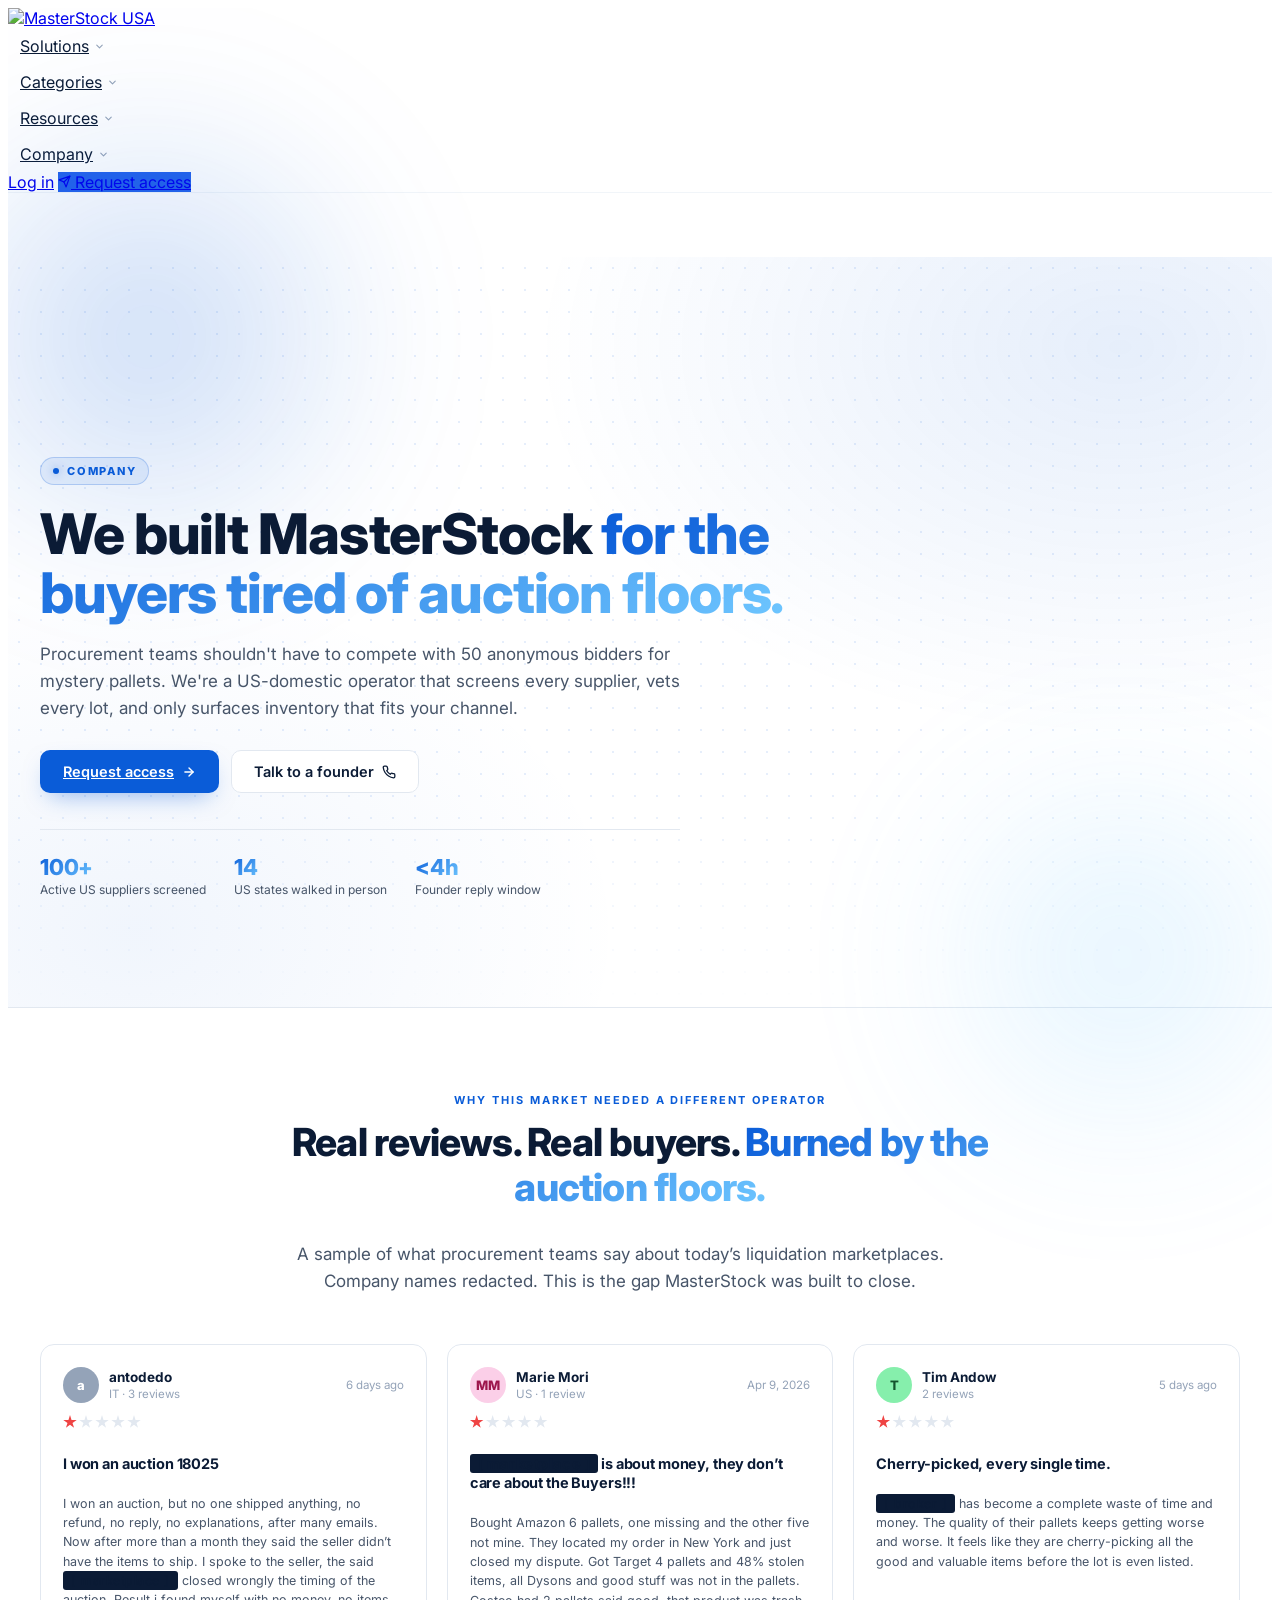
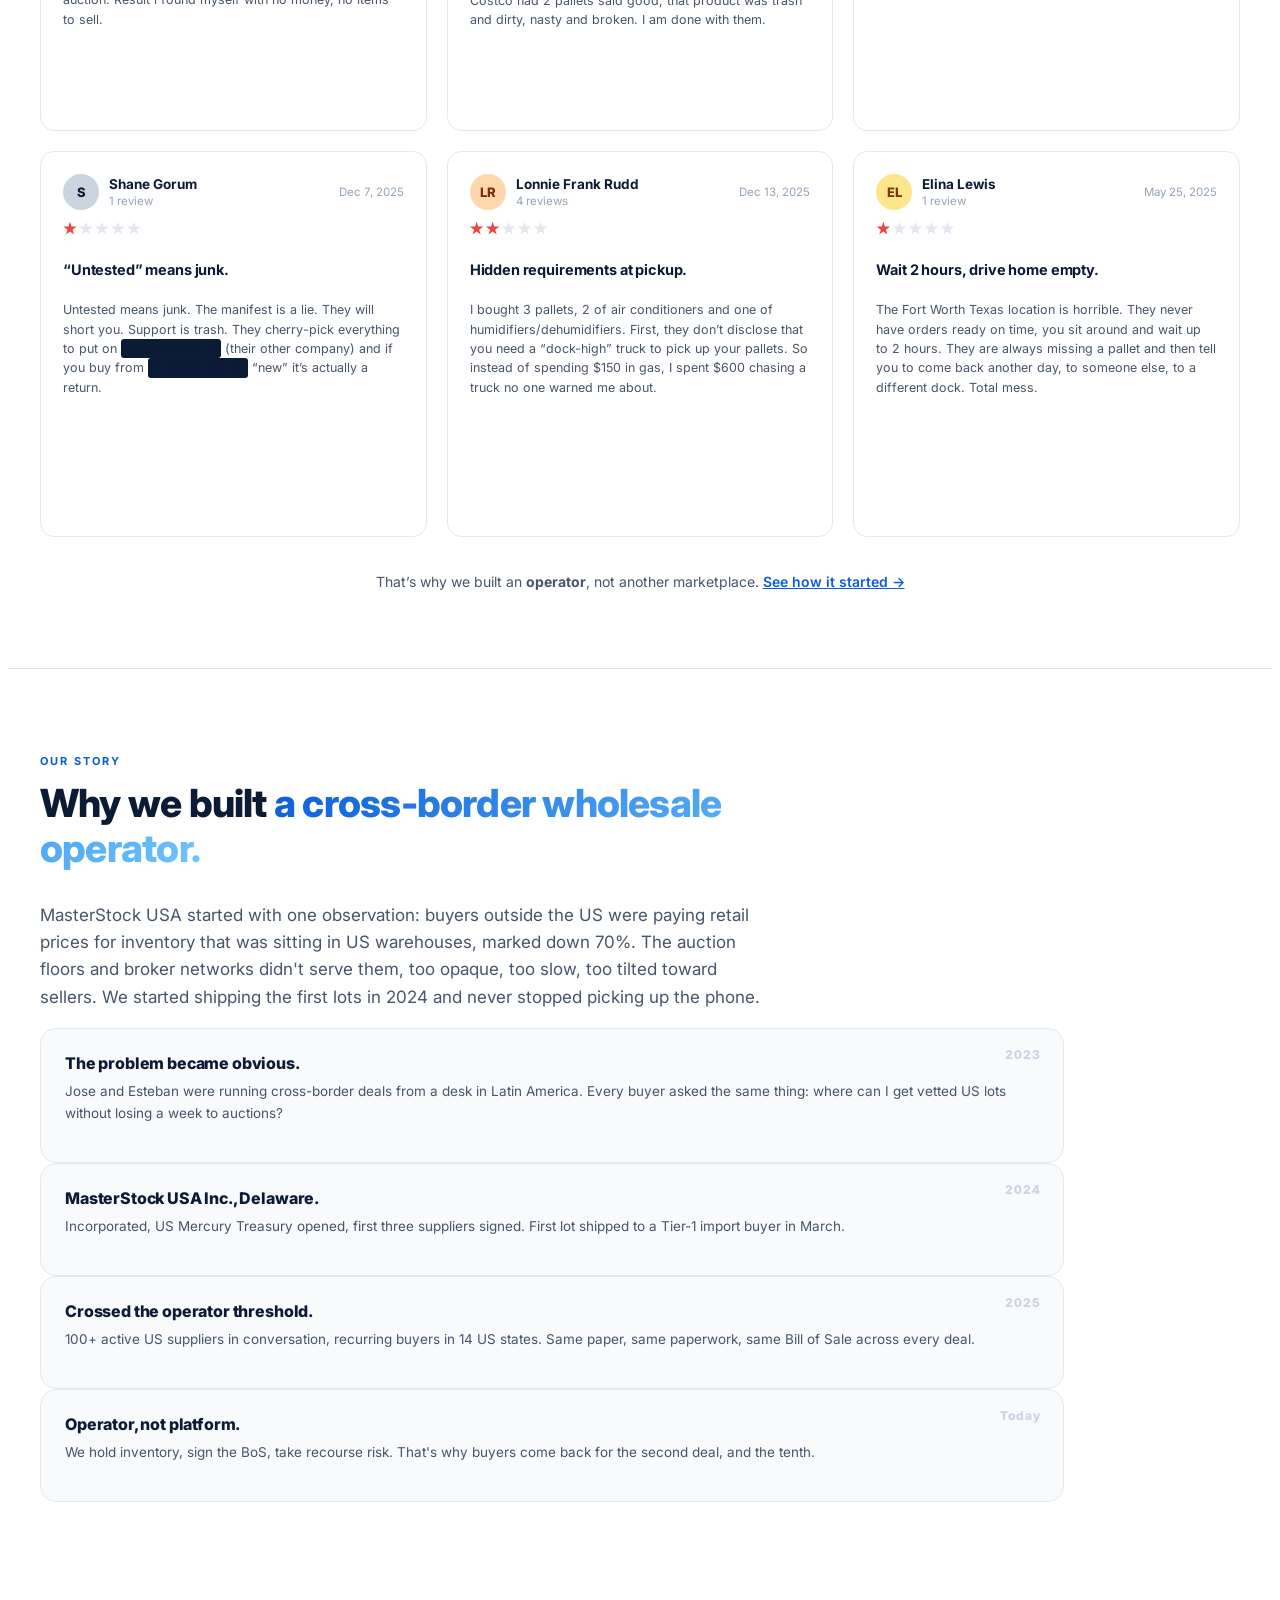
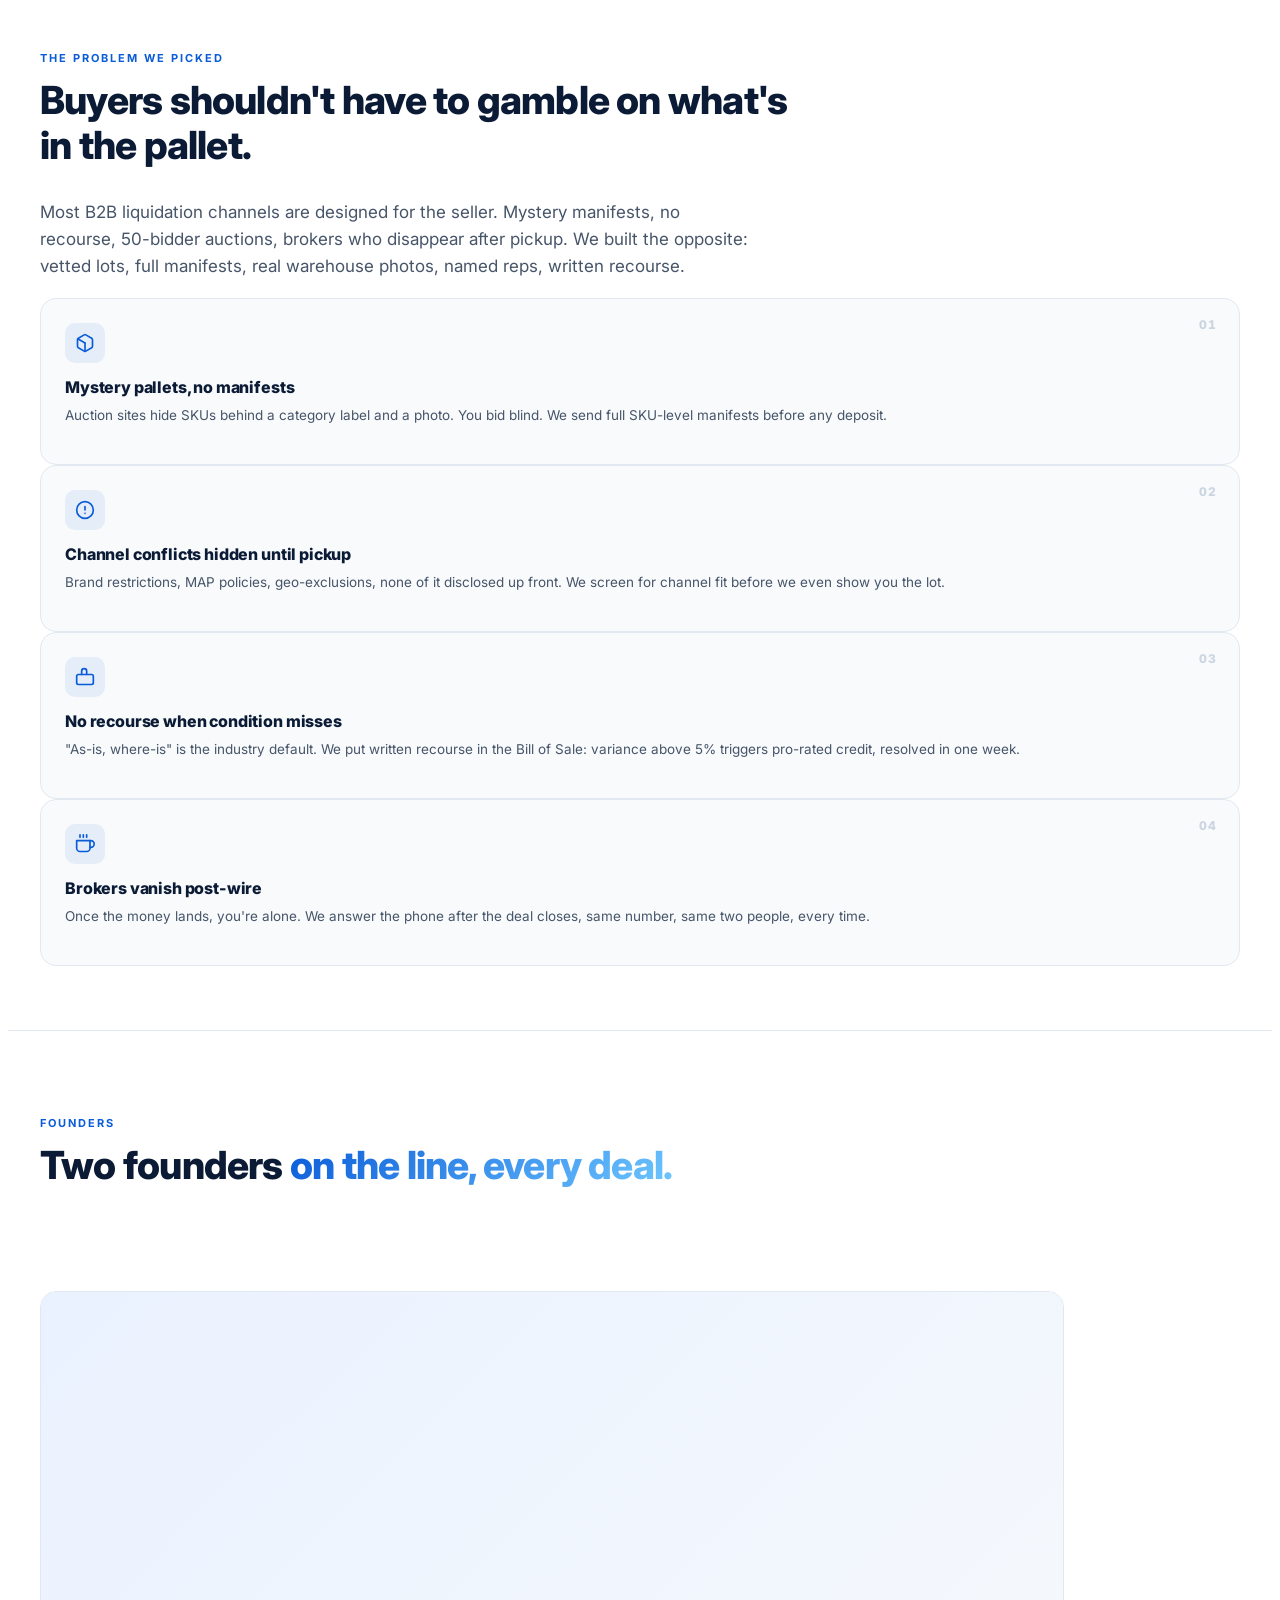
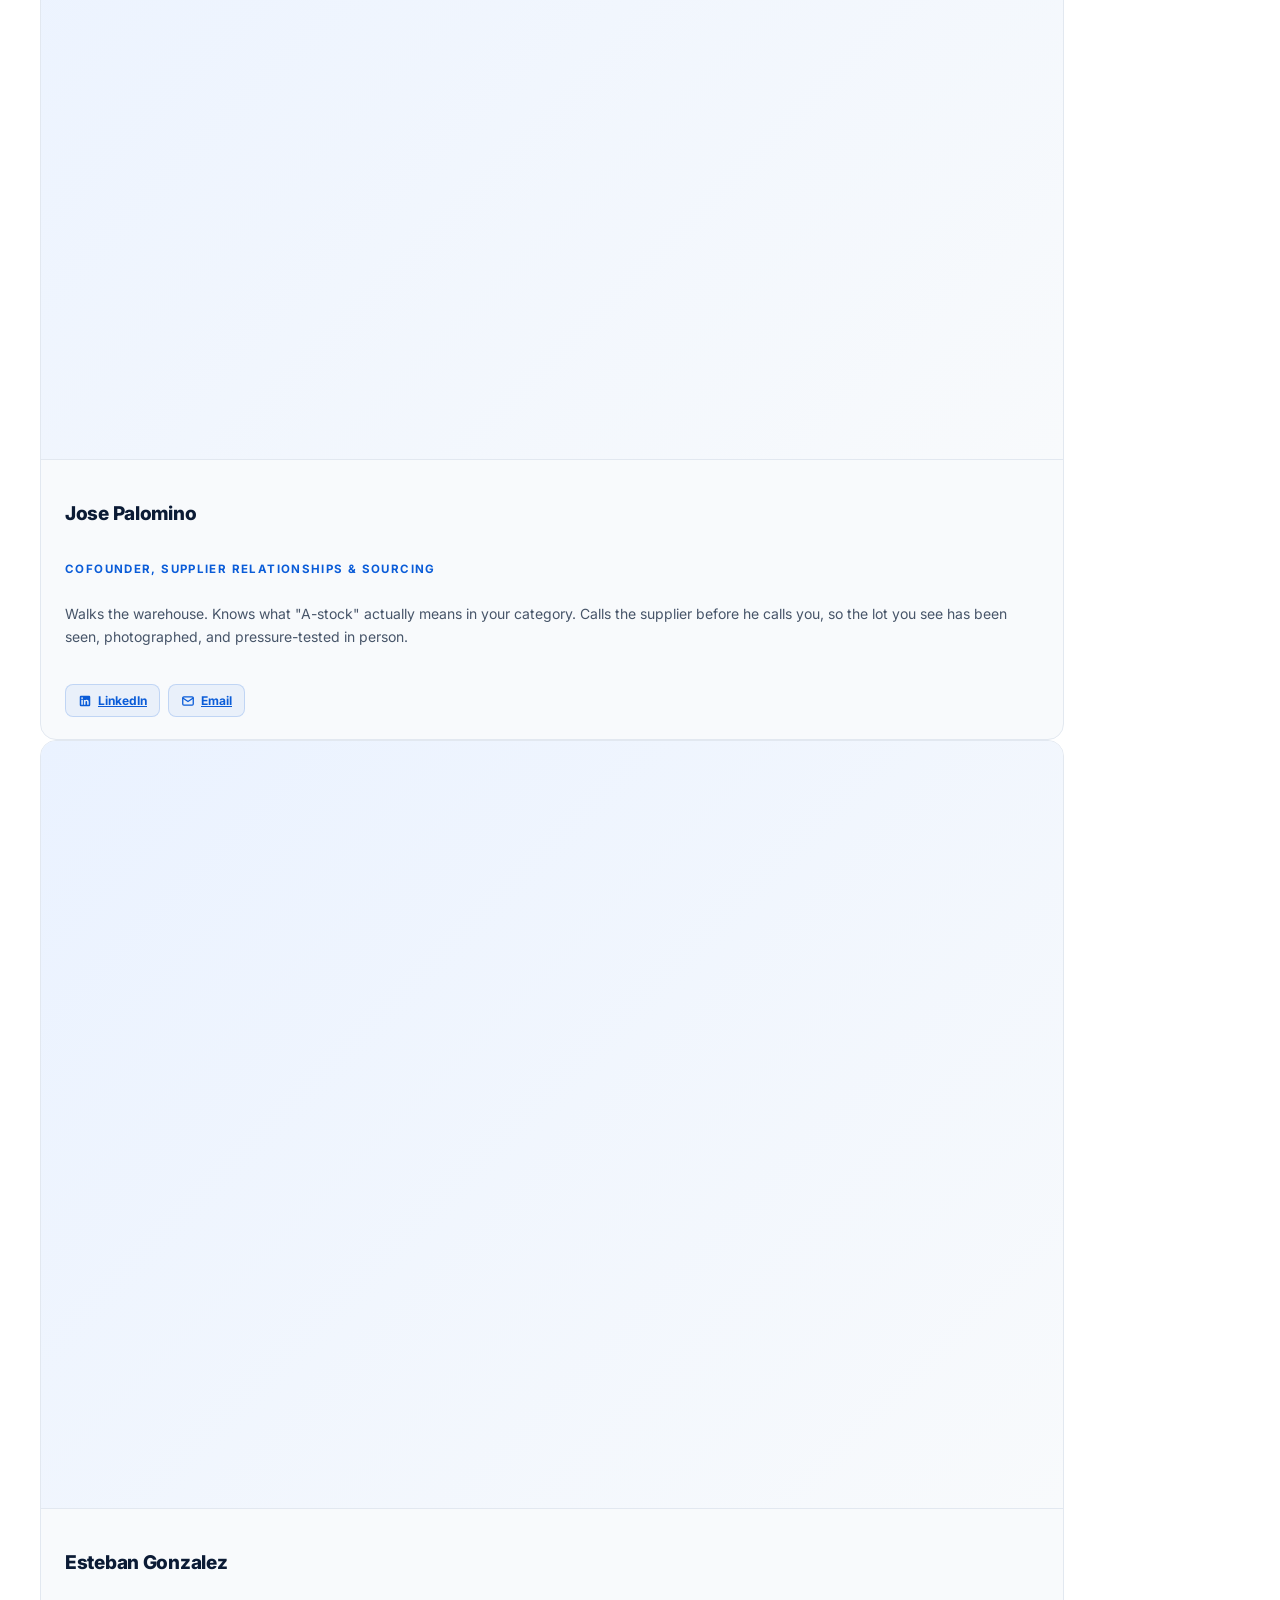
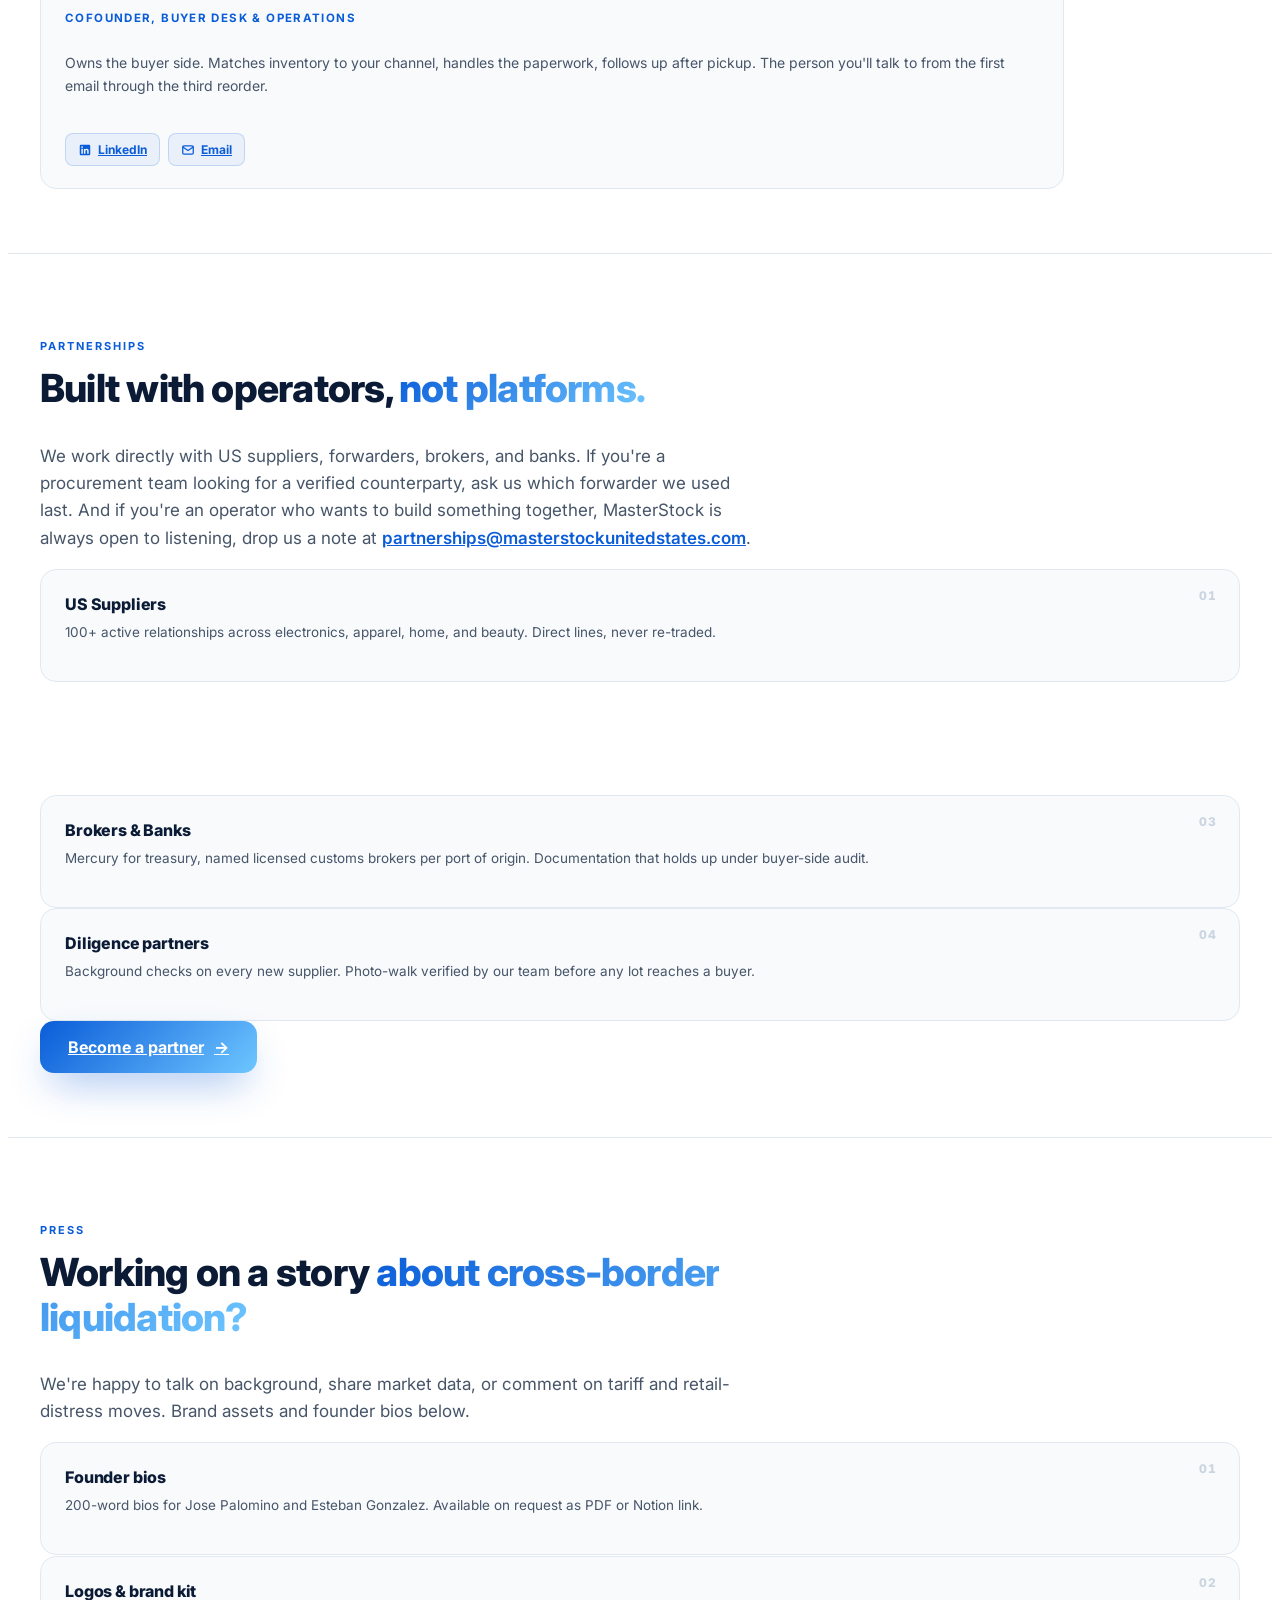
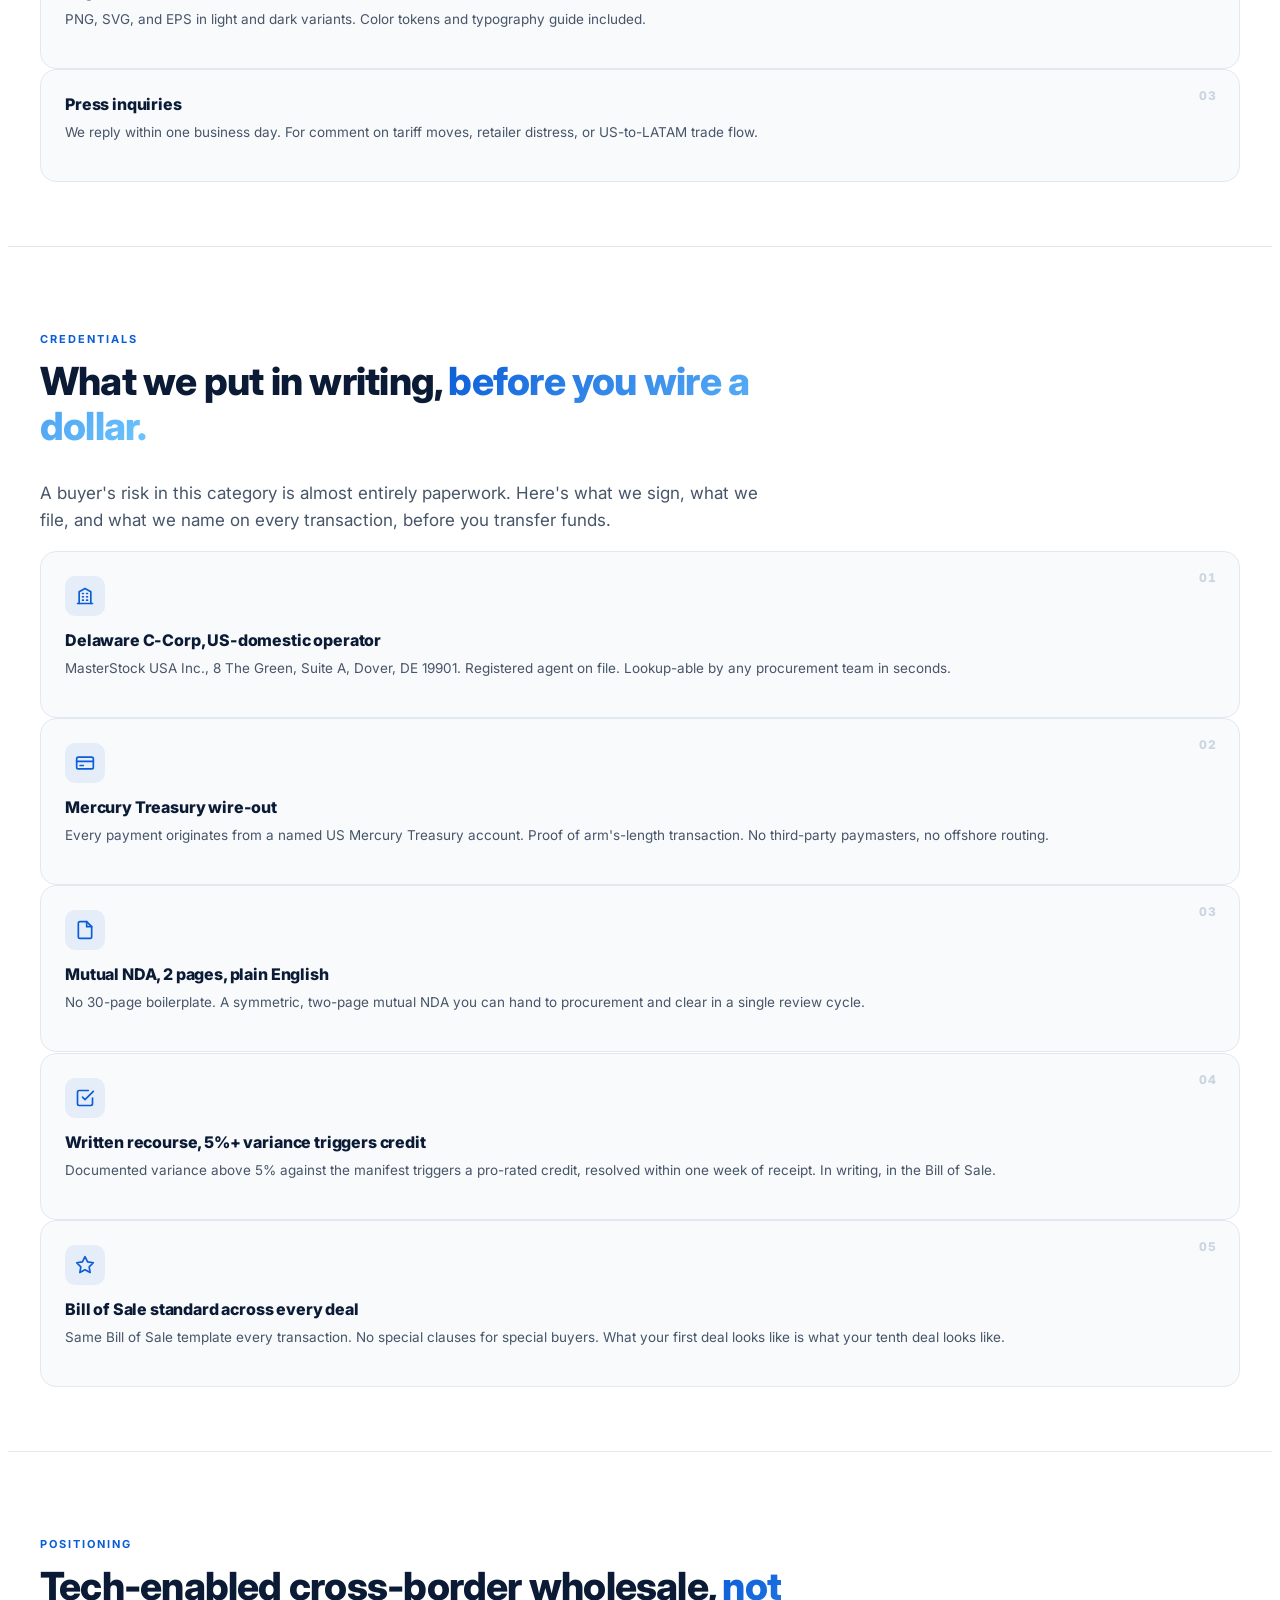
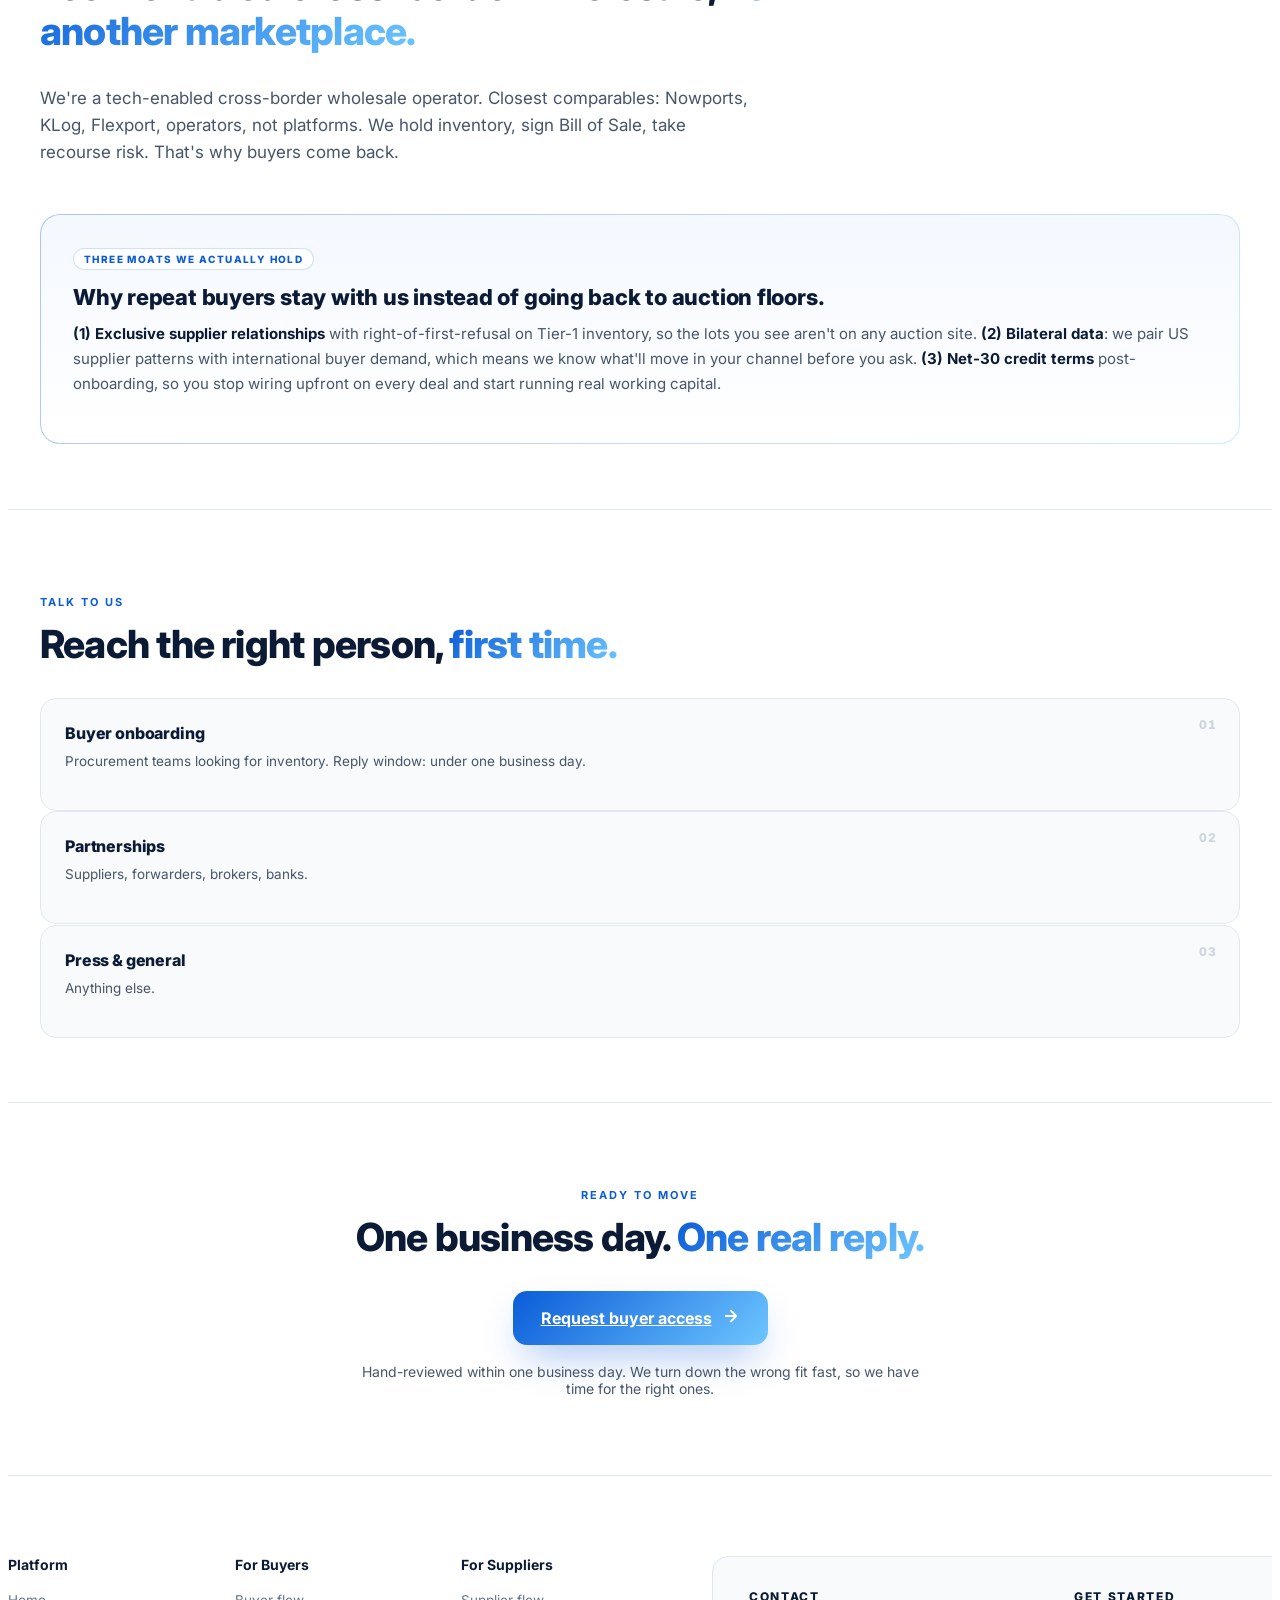
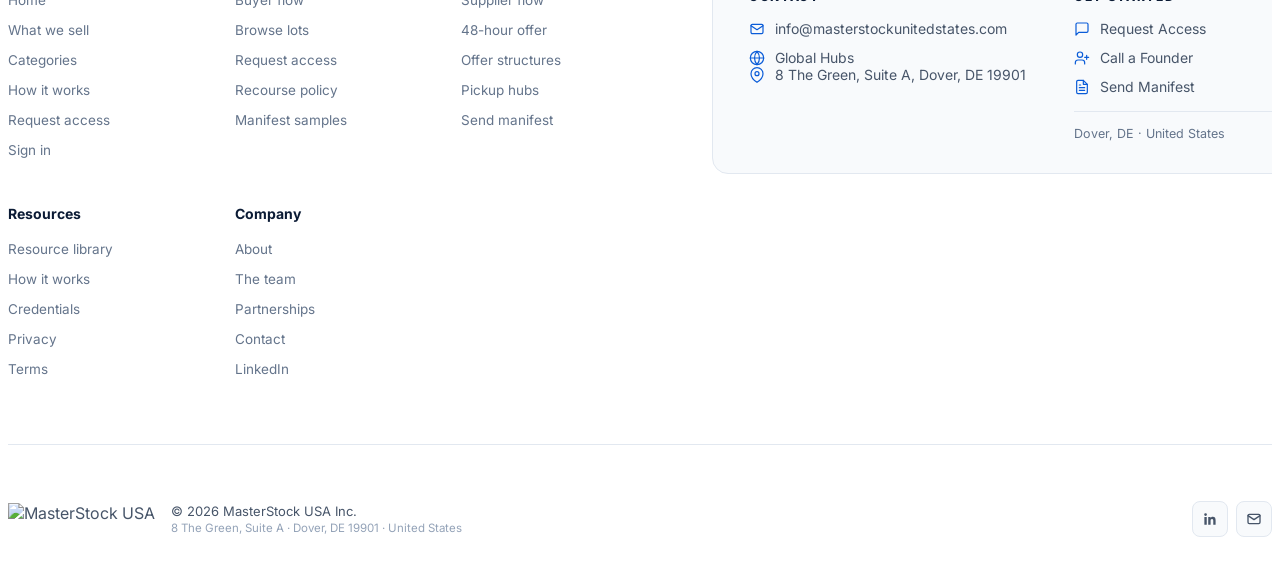
==== commit 8d88e5cf: "Wire all access/login buttons to portal.masterstockunitedstates.com Every 'Apply for access' / 'Requ" ====
--- a/about/index.html
+++ b/about/index.html
@@ -980,7 +980,7 @@
                 <a href="/#categories" class="nav-mega-item"><span class="nav-mega-item-title" data-es="Tecnología">Technology</span><span class="nav-mega-item-desc" data-es="Laptops, redes, periféricos.">Laptops, networking, peripherals.</span></a>
               </div>
             </div>
-            <a href="/request-access.html" data-open-modal="request-access" class="nav-mega-feature">
+            <a href="https://portal.masterstockunitedstates.com/" class="nav-mega-feature">
               <div class="nav-mega-feature-img" style="background-image: url('https://images.unsplash.com/photo-1601598851547-4302969d0614?w=900&auto=format&fit=crop&q=80');"></div>
               <div class="nav-mega-feature-eyebrow" data-es="Esta semana">This week</div>
               <h4 class="nav-mega-feature-title" data-es="Ve qué está abierto ahora mismo">See what's open right now</h4>
@@ -1055,11 +1055,11 @@
         </div>
       </div>
       <span class="hidden sm:inline-block w-px h-5 bg-gray-200 mx-1" aria-hidden="true"></span>
-      <a href="/login.html" class="px-3 py-2 rounded-md text-gray-700 hover:bg-gray-50 hidden sm:inline" data-es="Iniciar sesión">Log in</a>
-      <button type="button" data-open-modal="request-access" class="ml-1 inline-flex items-center gap-1.5 rounded-lg bg-brand px-3.5 py-2 text-white text-xs font-semibold shadow-md shadow-brand/20 hover:bg-brand-dark hover:shadow-lg hover:shadow-brand/30 transition-all" style="background-color:#2563EB;">
+      <a href="https://portal.masterstockunitedstates.com/" class="px-3 py-2 rounded-md text-gray-700 hover:bg-gray-50 hidden sm:inline" data-es="Iniciar sesión">Log in</a>
+      <a href="https://portal.masterstockunitedstates.com/" class="ml-1 inline-flex items-center gap-1.5 rounded-lg bg-brand px-3.5 py-2 text-white text-xs font-semibold shadow-md shadow-brand/20 hover:bg-brand-dark hover:shadow-lg hover:shadow-brand/30 transition-all" style="background-color:#2563EB;">
         <svg width="13" height="13" viewBox="0 0 24 24" fill="none" stroke="currentColor" stroke-width="2.2" stroke-linecap="round" stroke-linejoin="round"><path d="M22 2L11 13"/><path d="M22 2l-7 20-4-9-9-4 20-7z"/></svg>
         <span data-es="Solicitar acceso">Request access</span>
-      </button>
+      </a>
     </nav>
   </div>
 </header>
@@ -1080,10 +1080,10 @@
           Procurement teams shouldn't have to compete with 50 anonymous bidders for mystery pallets. We're a US-domestic operator that screens every supplier, vets every lot, and only surfaces inventory that fits your channel.
         </p>
         <div class="bp2-cta-row" data-reveal data-reveal-delay="3">
-          <button type="button" data-open-modal="request-access" class="btn-primary">
+          <a href="https://portal.masterstockunitedstates.com/" class="btn-primary">
             <span data-es="Solicitar acceso">Request access</span>
             <svg width="14" height="14" viewBox="0 0 24 24" fill="none" stroke="currentColor" stroke-width="2.4" stroke-linecap="round" stroke-linejoin="round"><path d="M5 12h14"/><path d="m12 5 7 7-7 7"/></svg>
-          </button>
+          </a>
           <a href="#contact" class="btn-secondary">
             <span data-es="Habla con un fundador">Talk to a founder</span>
             <svg width="14" height="14" viewBox="0 0 24 24" fill="none" stroke="currentColor" stroke-width="2.2" stroke-linecap="round" stroke-linejoin="round"><path d="M22 16.92v3a2 2 0 0 1-2.18 2 19.79 19.79 0 0 1-8.63-3.07 19.5 19.5 0 0 1-6-6 19.79 19.79 0 0 1-3.07-8.67A2 2 0 0 1 4.11 2h3a2 2 0 0 1 2 1.72c.13.96.37 1.9.72 2.81a2 2 0 0 1-.45 2.11L8.09 9.91a16 16 0 0 0 6 6l1.27-1.27a2 2 0 0 1 2.11-.45c.91.35 1.85.59 2.81.72A2 2 0 0 1 22 16.92z"/></svg>
@@ -1507,12 +1507,12 @@
         <h2 class="section-title" style="max-width: 720px; margin-left: auto; margin-right: auto;" data-es="Un día hábil. &lt;span class=&quot;bp2-grad&quot;&gt;Una respuesta real.&lt;/span&gt;">One business day. <span class="bp2-grad">One real reply.</span></h2>
       </div>
       <div style="margin-top: 32px;" data-reveal data-reveal-delay="1">
-        <button type="button" data-open-modal="request-access" class="btn-final">
+        <a href="https://portal.masterstockunitedstates.com/" class="btn-final">
           <span data-es="Solicitar acceso de comprador">Request buyer access</span>
           <span class="arrow">
             <svg width="18" height="18" viewBox="0 0 24 24" fill="none" stroke="currentColor" stroke-width="2.4" stroke-linecap="round" stroke-linejoin="round"><path d="M5 12h14"/><path d="m12 5 7 7-7 7"/></svg>
           </span>
-        </button>
+        </a>
       </div>
       <p style="margin-top: 18px; font-size: 14px; color: var(--muted); max-width: 560px; margin-left: auto; margin-right: auto;" data-reveal data-reveal-delay="2" data-es="Revisado a mano en un día hábil. Rechazamos rápido el encaje equivocado para tener tiempo para los correctos.">
         Hand-reviewed within one business day. We turn down the wrong fit fast, so we have time for the right ones.
@@ -1536,7 +1536,7 @@
             <li><a href="/#categories" data-es="Categorías">Categories</a></li>
             <li><a href="/how-it-works/" data-es="Cómo funciona">How it works</a></li>
             <li><a href="/#get-started" data-es="Solicitar acceso">Request access</a></li>
-            <li><a href="/login.html" data-es="Iniciar sesión">Sign in</a></li>
+            <li><a href="https://portal.masterstockunitedstates.com/" data-es="Iniciar sesión">Sign in</a></li>
           </ul>
         </div>
         <div class="ms-footer-col">
@@ -1544,7 +1544,7 @@
           <ul>
             <li><a href="/how-it-works/#buyers" data-es="Flujo del comprador">Buyer flow</a></li>
             <li><a href="/#categories" data-es="Explorar lotes">Browse lots</a></li>
-            <li><a href="/request-access.html" data-es="Solicitar acceso">Request access</a></li>
+            <li><a href="https://portal.masterstockunitedstates.com/" data-es="Solicitar acceso">Request access</a></li>
             <li><a href="/how-it-works/#buyers" data-es="Política de recurso">Recourse policy</a></li>
             <li><a href="/resources/" data-es="Ejemplos de manifiesto">Manifest samples</a></li>
           </ul>
@@ -1598,7 +1598,7 @@
         </div>
         <div class="ms-footer-contact-col">
           <div class="ms-footer-contact-title" data-es="Empezar">Get Started</div>
-          <a href="/request-access.html" data-open-modal="request-access" class="ms-footer-contact-item">
+          <a href="https://portal.masterstockunitedstates.com/" class="ms-footer-contact-item">
             <svg width="16" height="16" viewBox="0 0 24 24" fill="none" stroke="currentColor" stroke-width="1.8" stroke-linecap="round" stroke-linejoin="round"><path d="M21 15a2 2 0 0 1-2 2H7l-4 4V5a2 2 0 0 1 2-2h14a2 2 0 0 1 2 2z"/></svg>
             <span data-es="Solicitar Acceso">Request Access</span>
           </a>
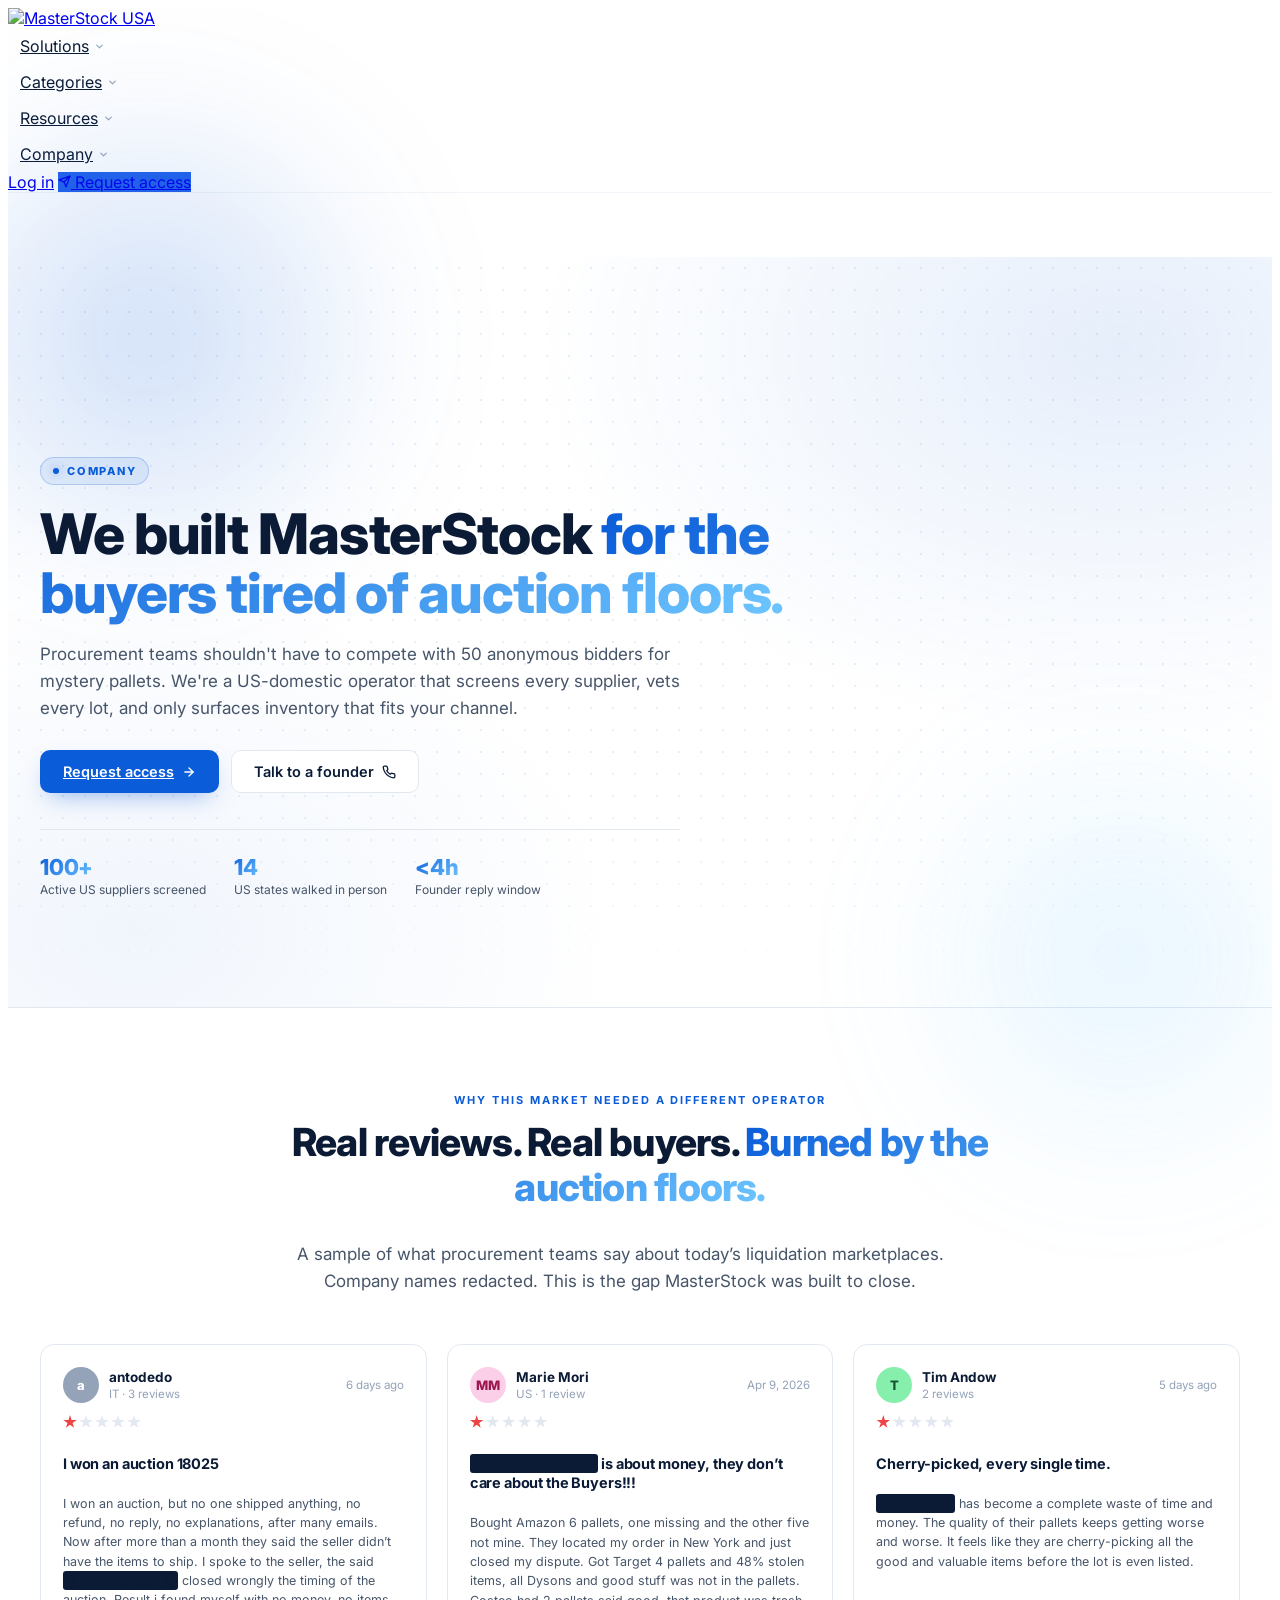
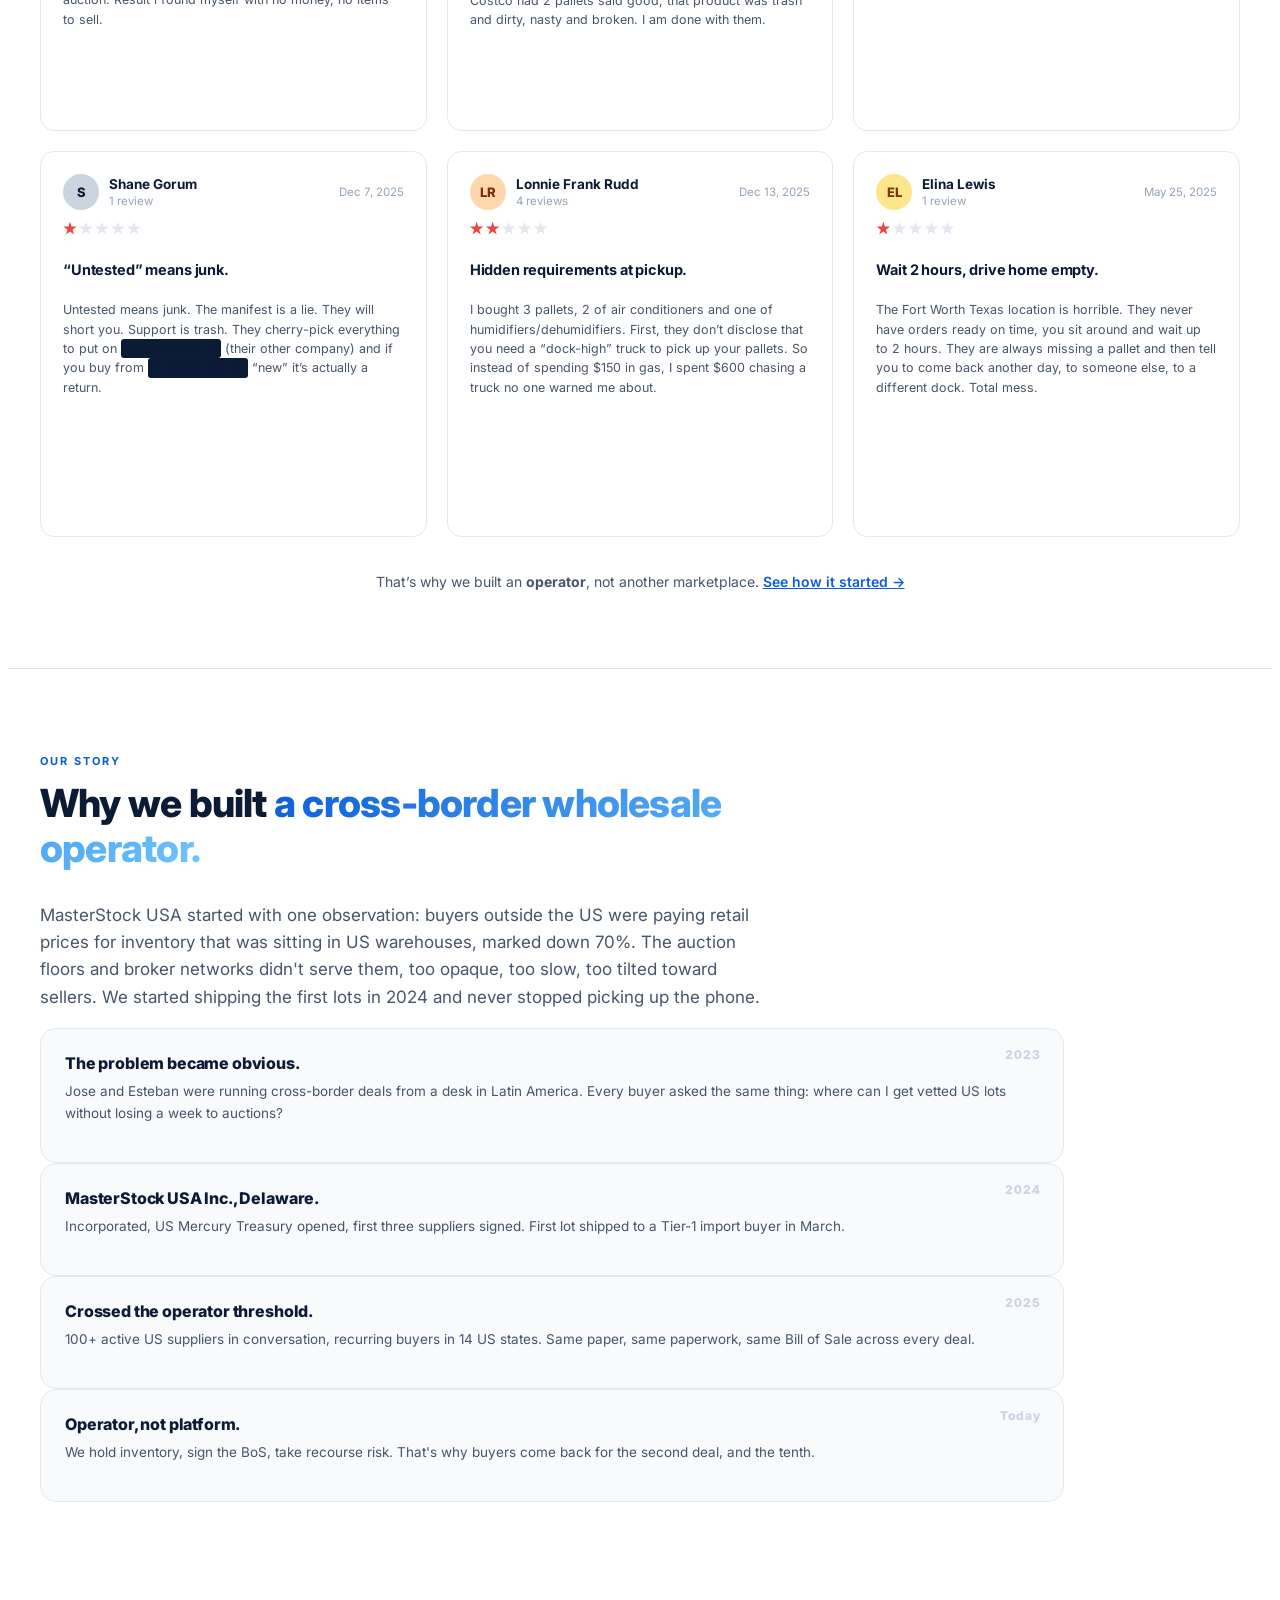
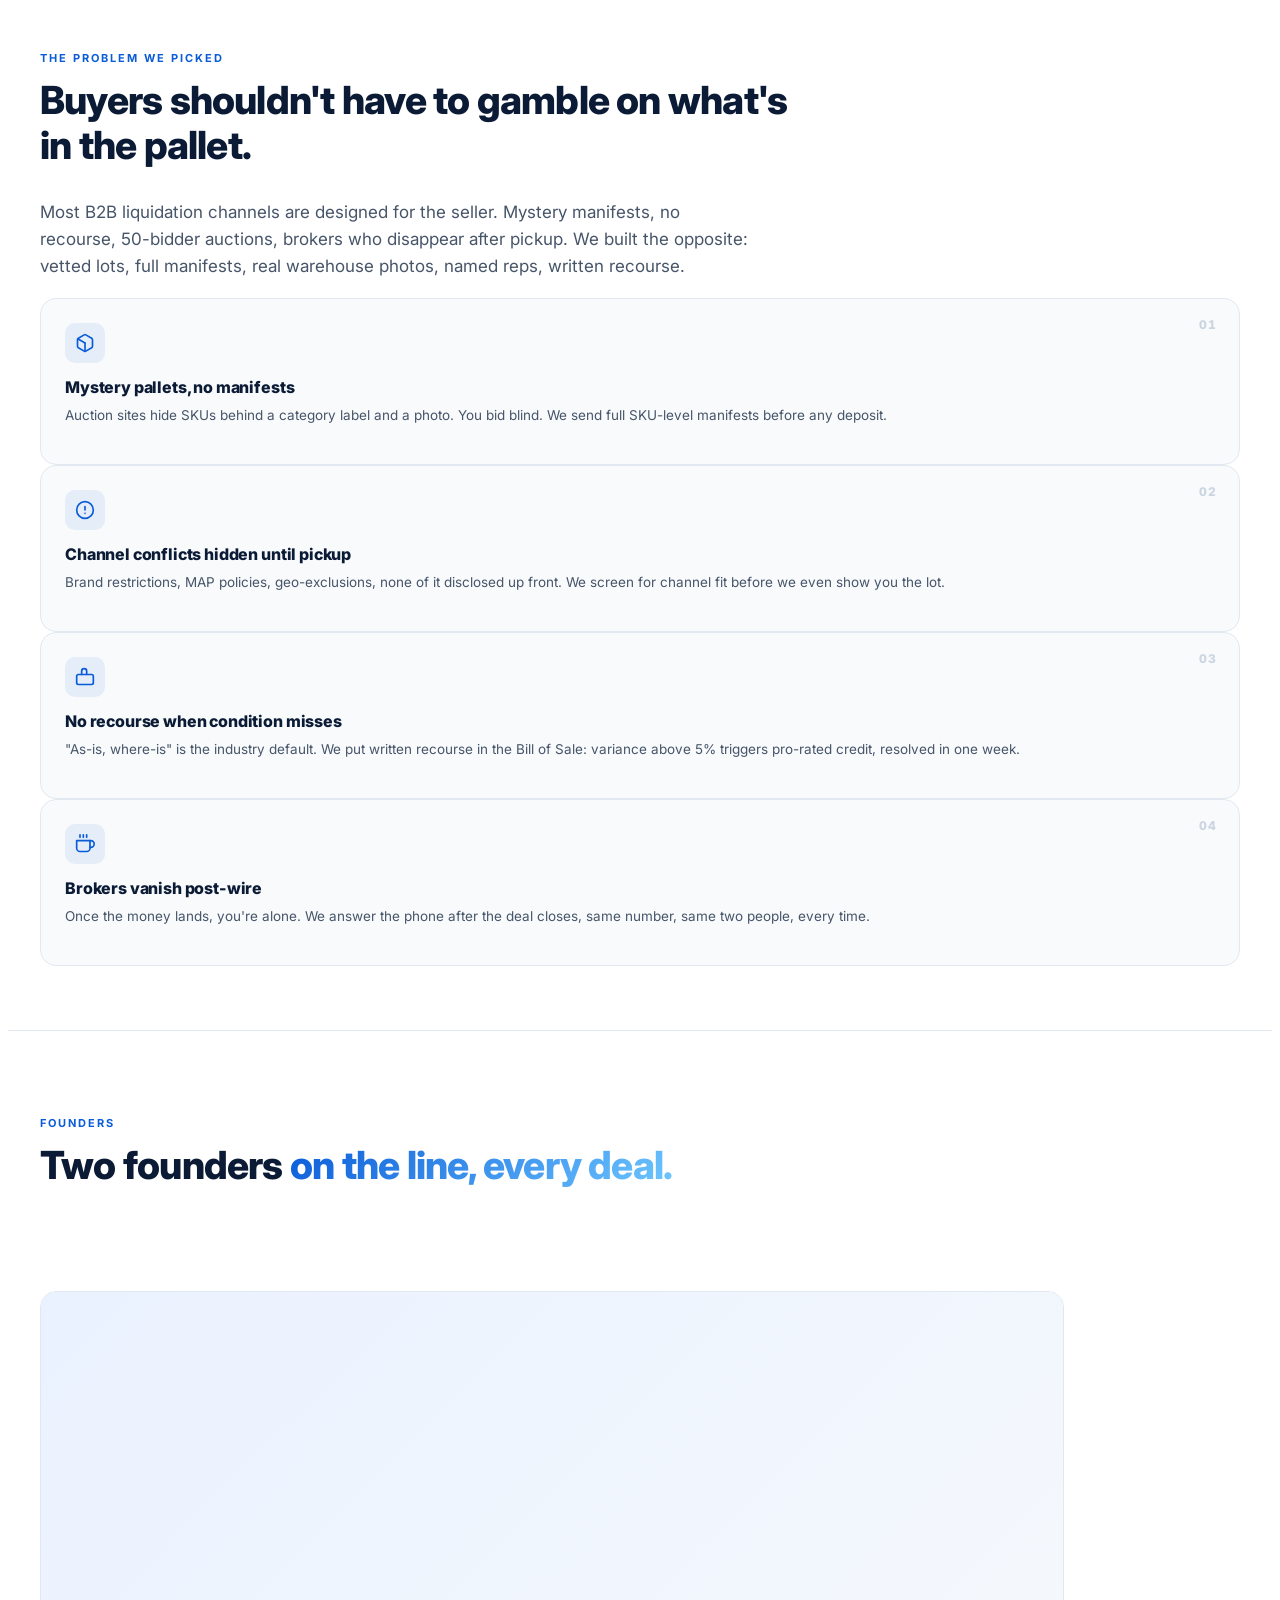
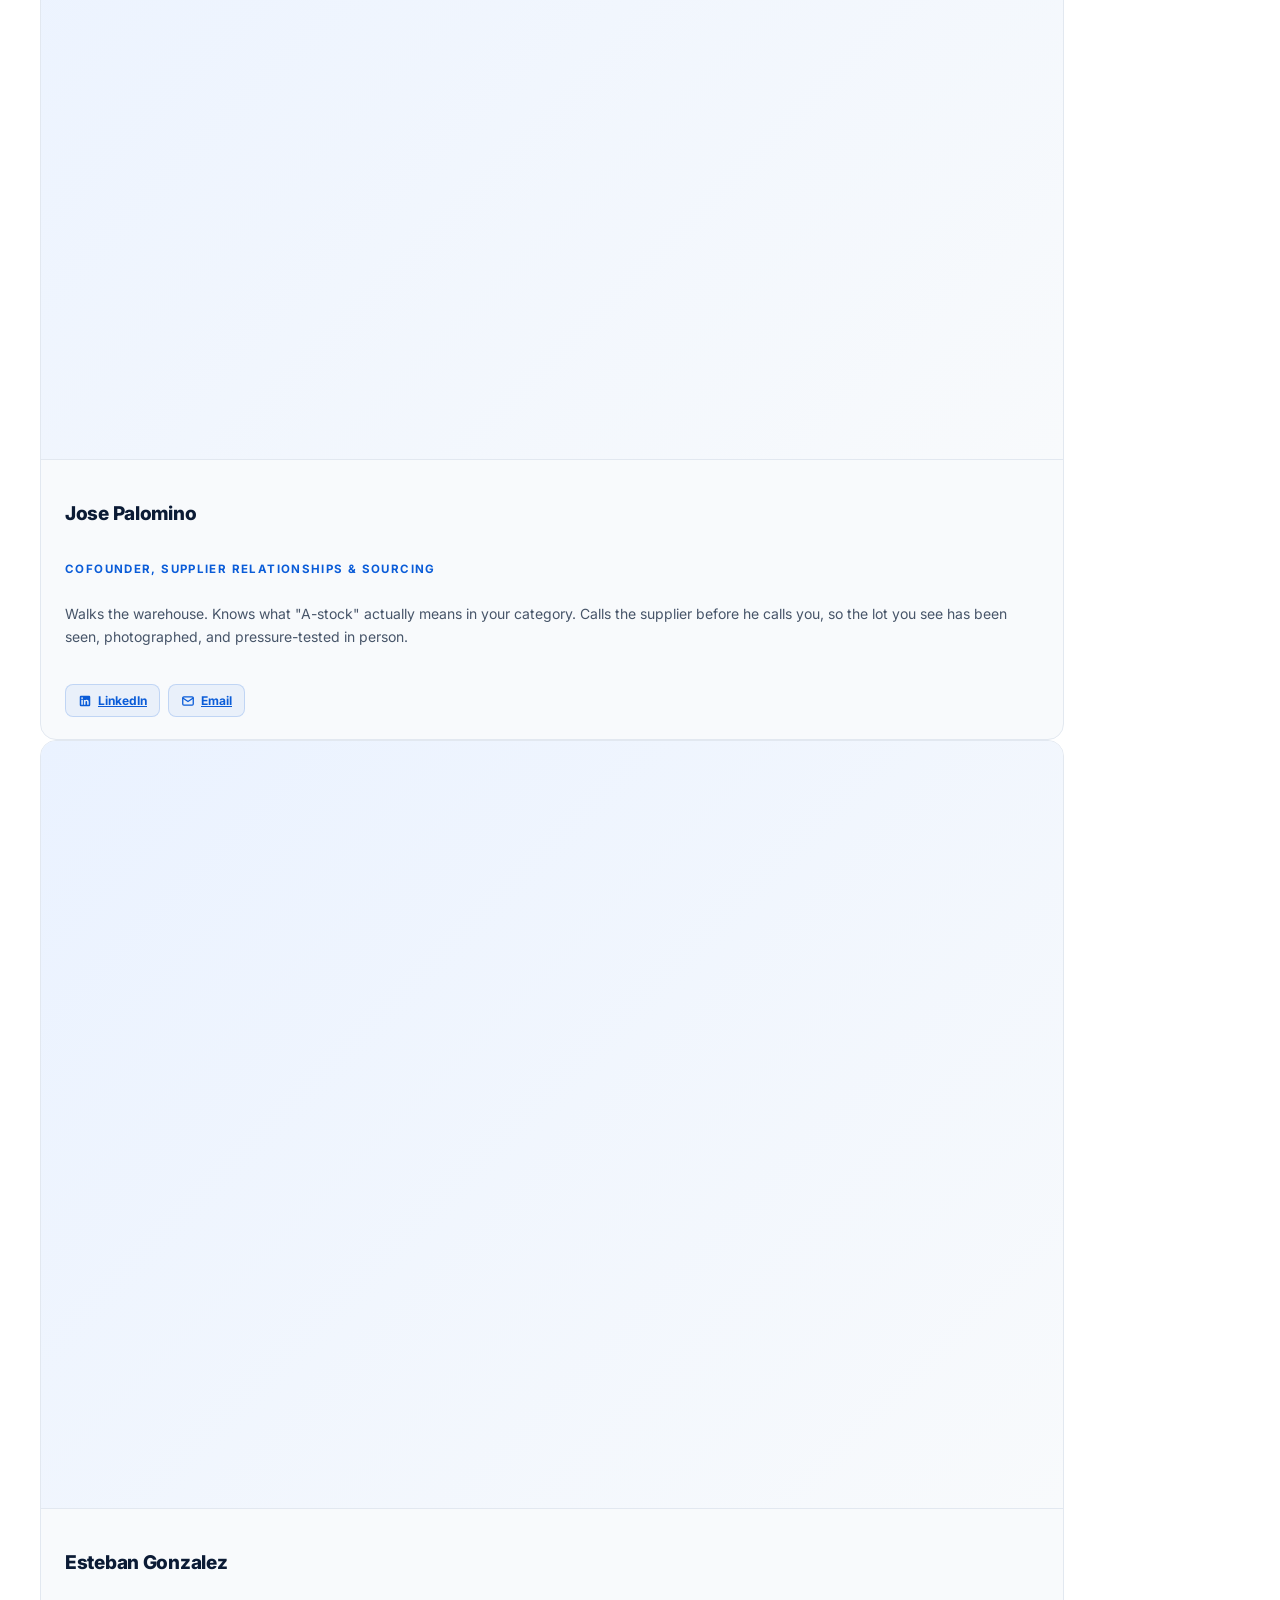
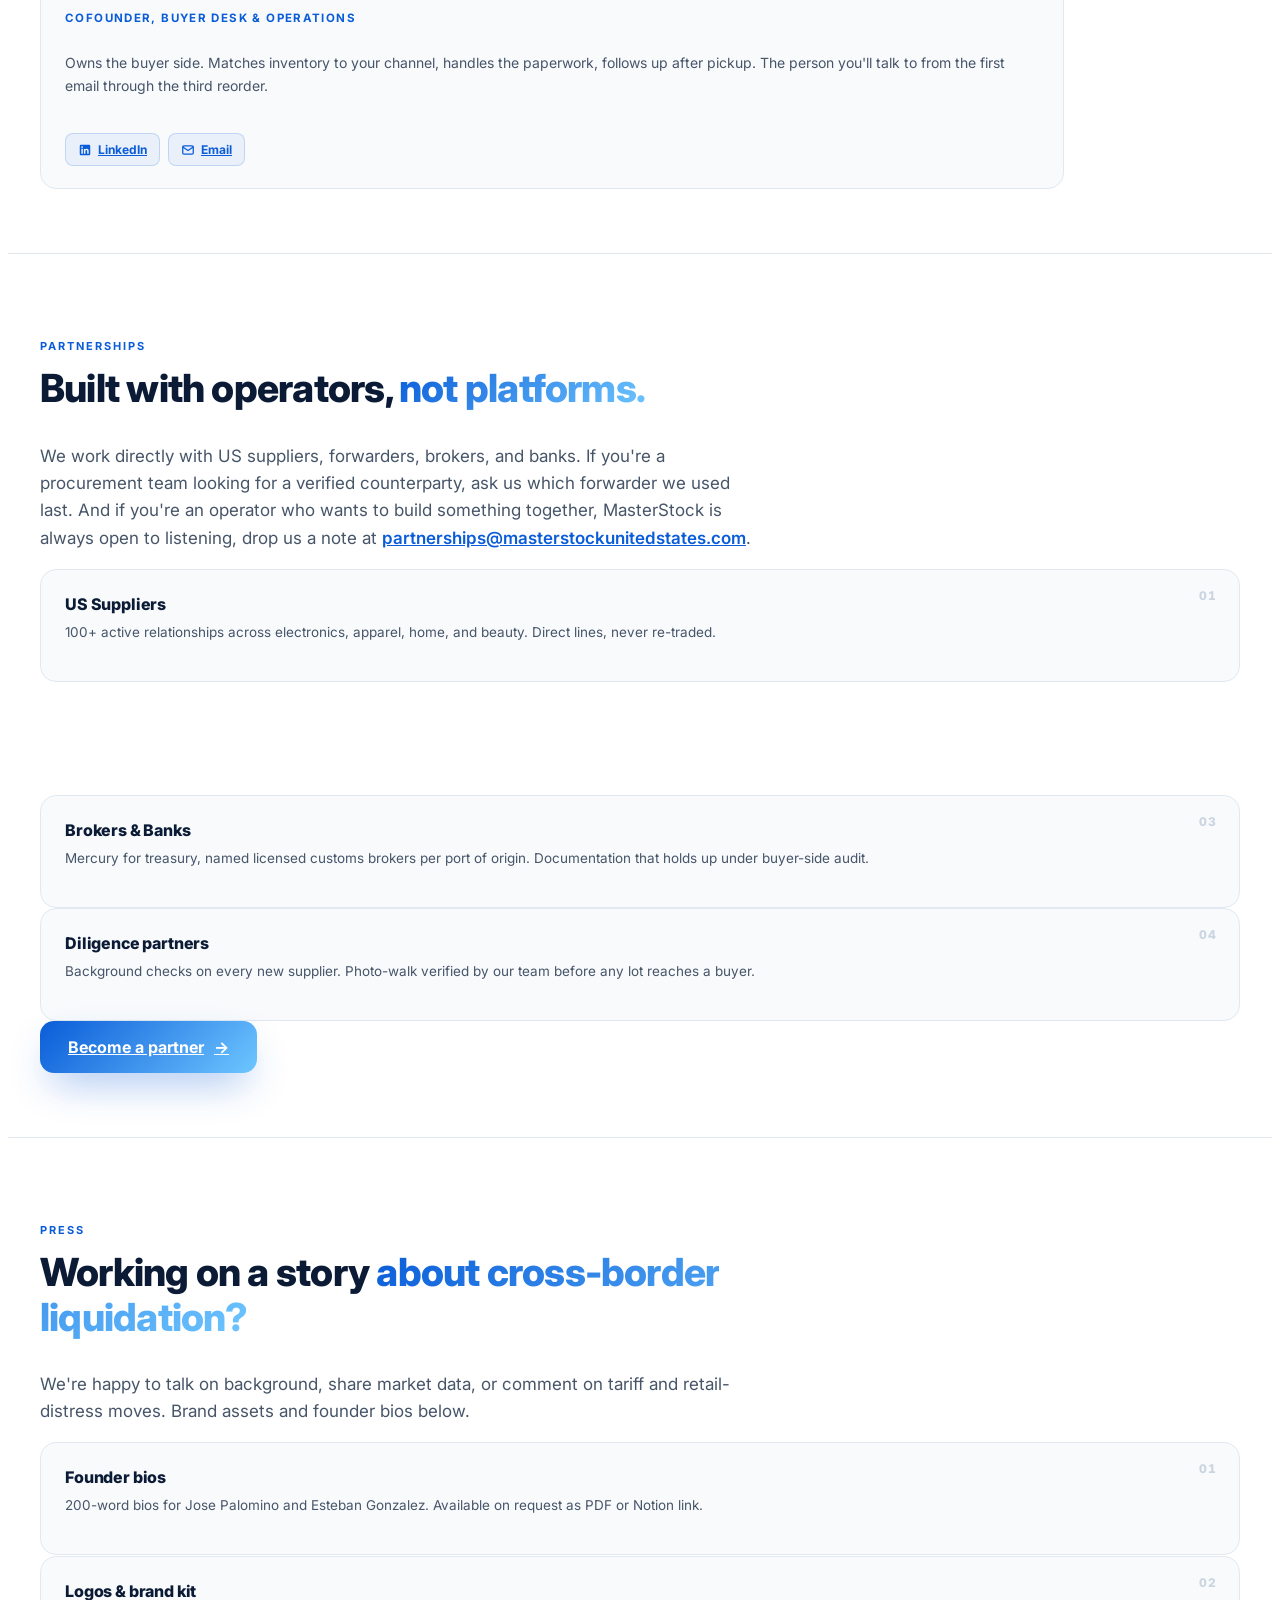
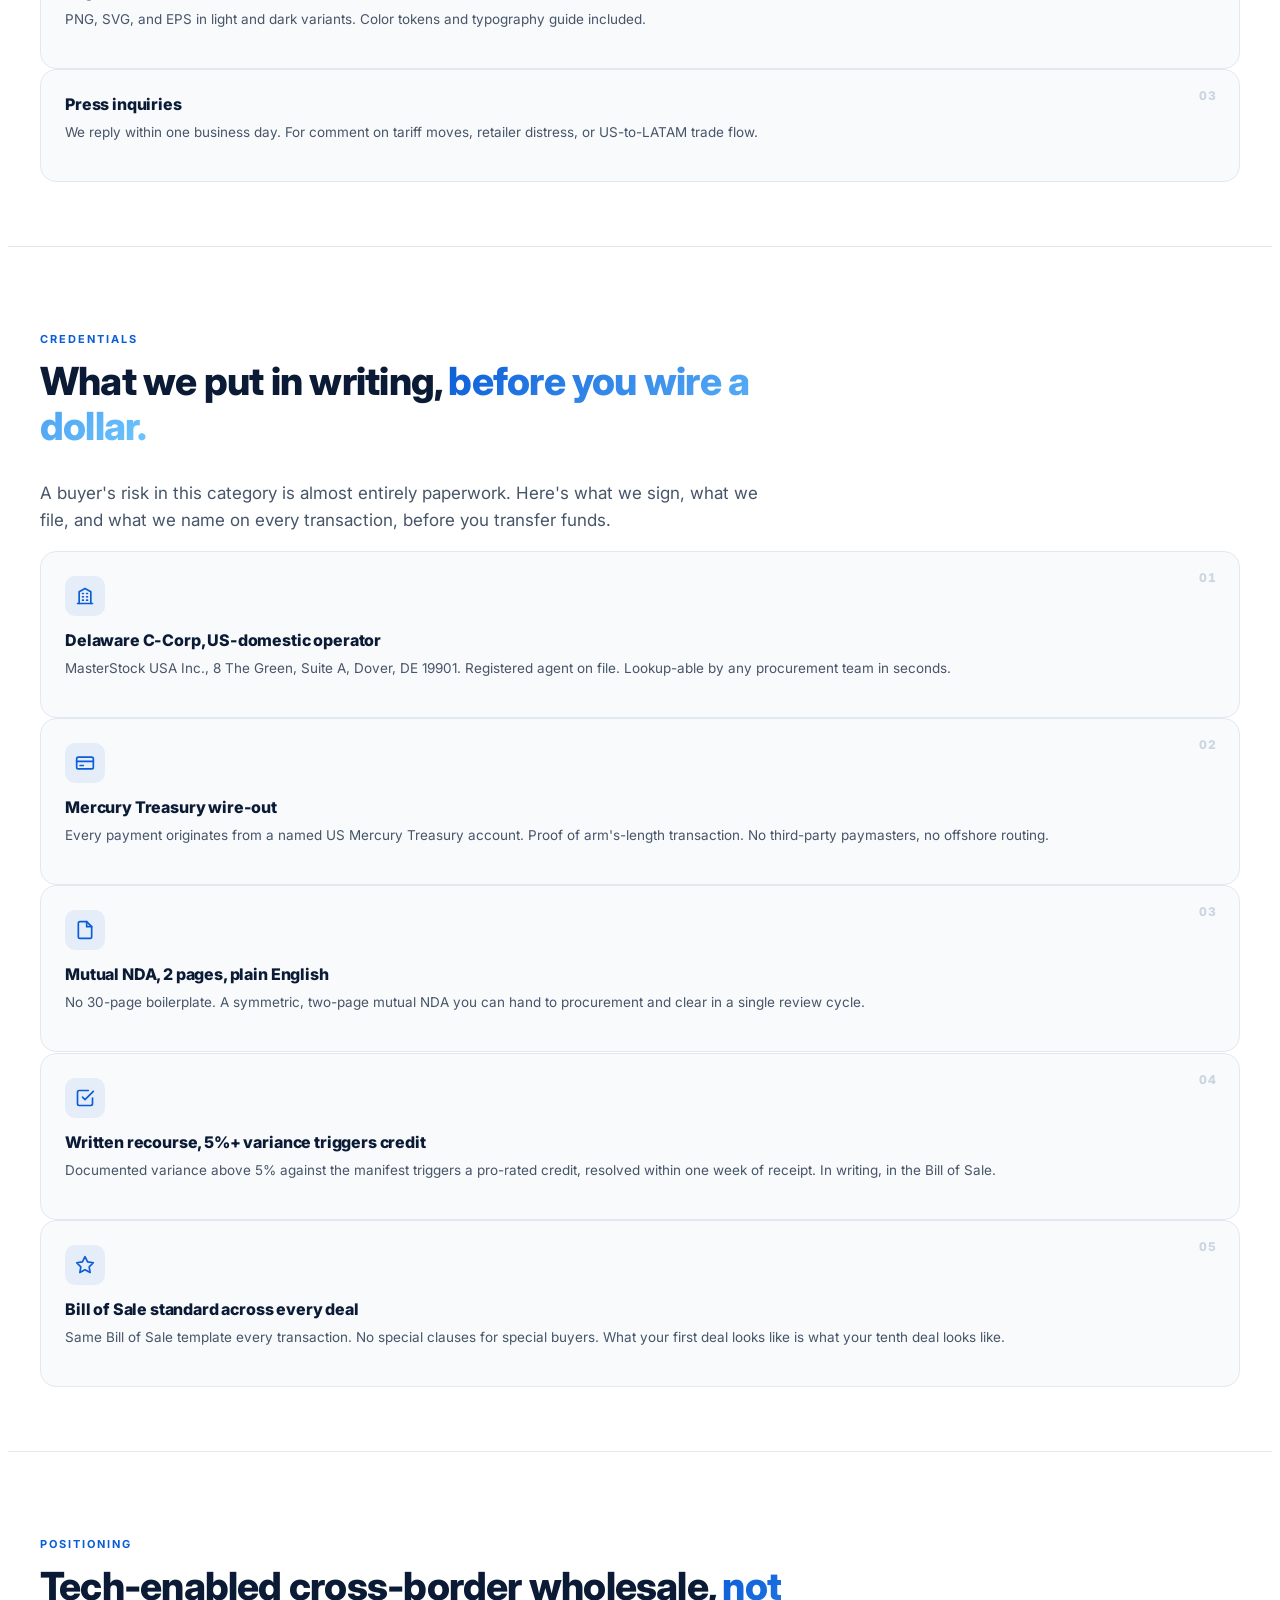
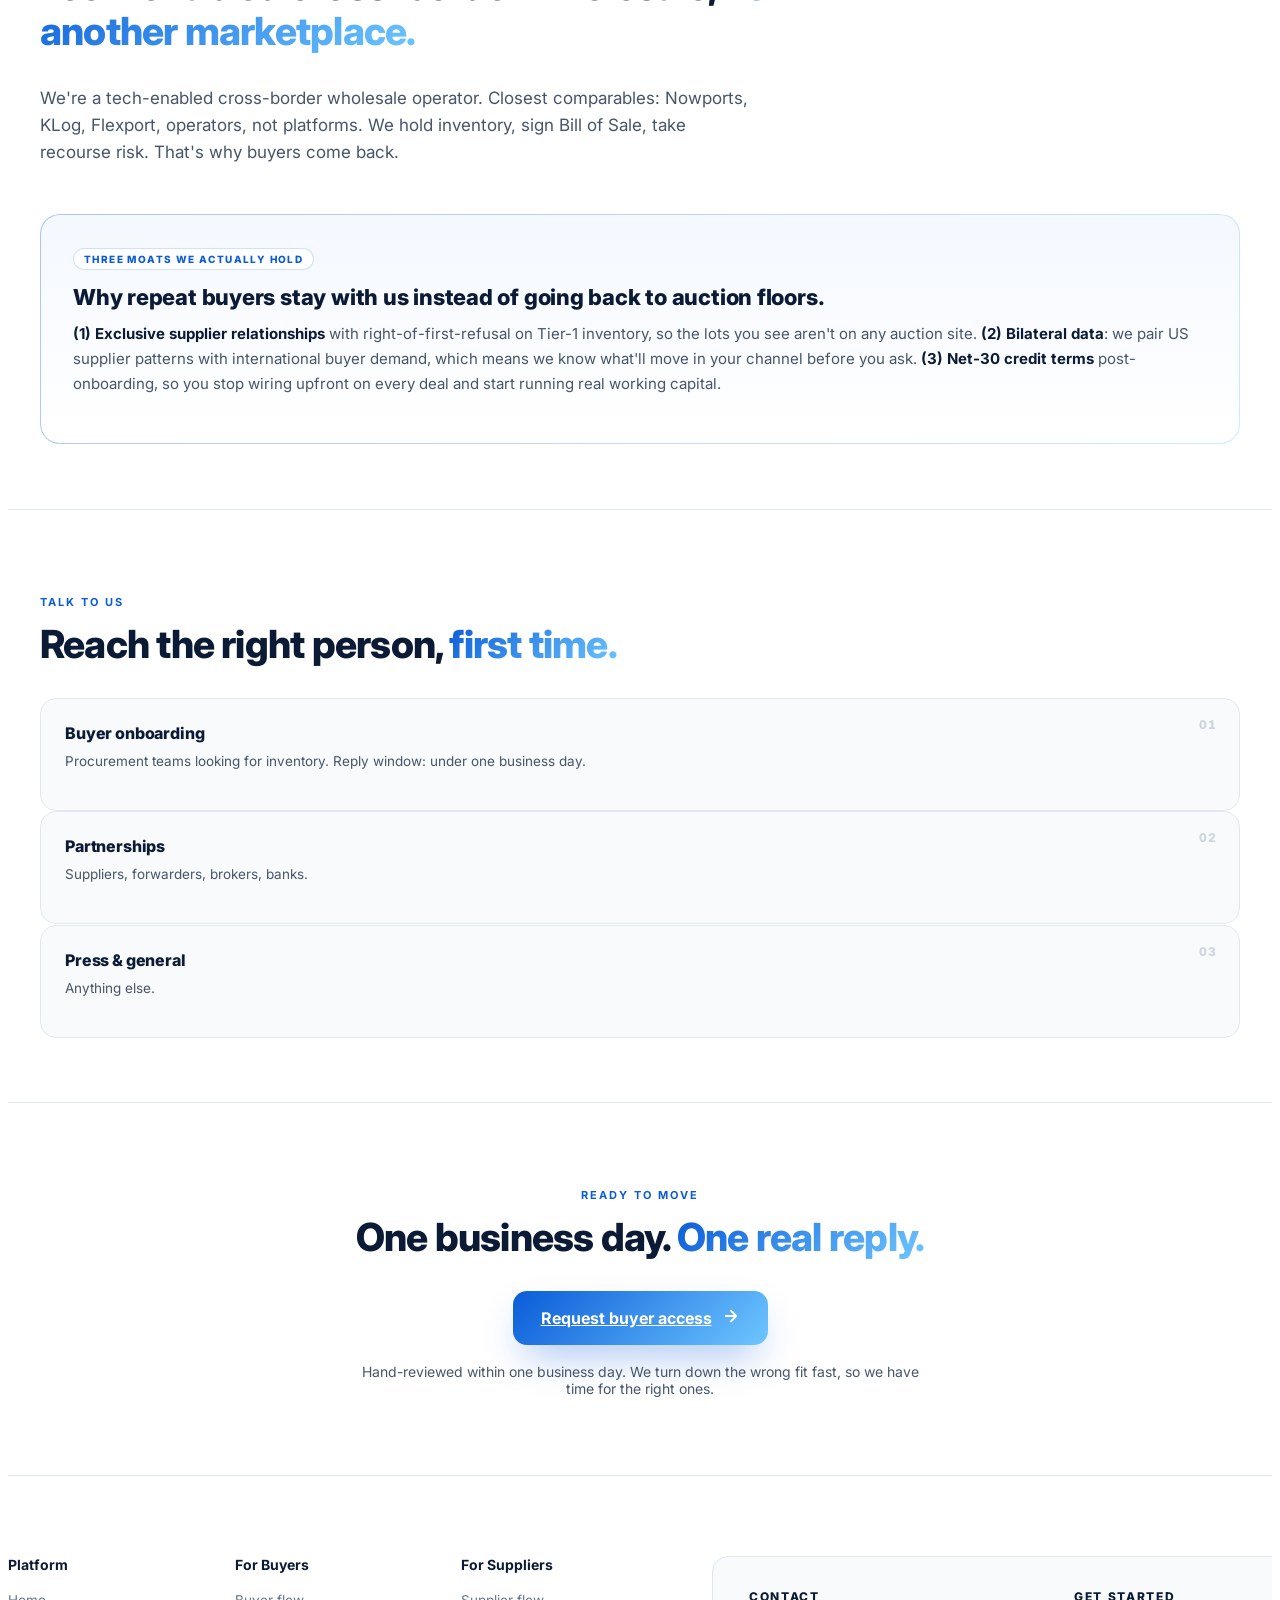
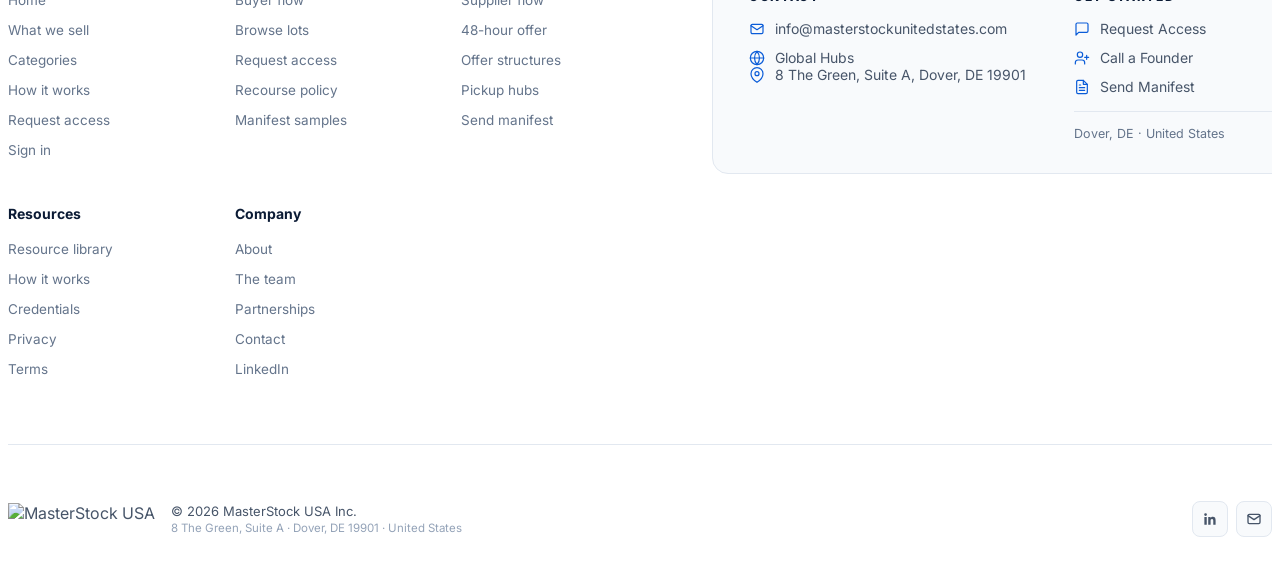
==== commit 17acf526: "Portal links open in new tab (target=_blank) 51 portal links across 5 pages now open in a new tab wi" ====
--- a/about/index.html
+++ b/about/index.html
@@ -980,7 +980,7 @@
                 <a href="/#categories" class="nav-mega-item"><span class="nav-mega-item-title" data-es="Tecnología">Technology</span><span class="nav-mega-item-desc" data-es="Laptops, redes, periféricos.">Laptops, networking, peripherals.</span></a>
               </div>
             </div>
-            <a href="https://portal.masterstockunitedstates.com/" class="nav-mega-feature">
+            <a href="https://portal.masterstockunitedstates.com/" target="_blank" rel="noopener" class="nav-mega-feature">
               <div class="nav-mega-feature-img" style="background-image: url('https://images.unsplash.com/photo-1601598851547-4302969d0614?w=900&auto=format&fit=crop&q=80');"></div>
               <div class="nav-mega-feature-eyebrow" data-es="Esta semana">This week</div>
               <h4 class="nav-mega-feature-title" data-es="Ve qué está abierto ahora mismo">See what's open right now</h4>
@@ -1055,8 +1055,8 @@
         </div>
       </div>
       <span class="hidden sm:inline-block w-px h-5 bg-gray-200 mx-1" aria-hidden="true"></span>
-      <a href="https://portal.masterstockunitedstates.com/" class="px-3 py-2 rounded-md text-gray-700 hover:bg-gray-50 hidden sm:inline" data-es="Iniciar sesión">Log in</a>
-      <a href="https://portal.masterstockunitedstates.com/" class="ml-1 inline-flex items-center gap-1.5 rounded-lg bg-brand px-3.5 py-2 text-white text-xs font-semibold shadow-md shadow-brand/20 hover:bg-brand-dark hover:shadow-lg hover:shadow-brand/30 transition-all" style="background-color:#2563EB;">
+      <a href="https://portal.masterstockunitedstates.com/" target="_blank" rel="noopener" class="px-3 py-2 rounded-md text-gray-700 hover:bg-gray-50 hidden sm:inline" data-es="Iniciar sesión">Log in</a>
+      <a href="https://portal.masterstockunitedstates.com/" target="_blank" rel="noopener" class="ml-1 inline-flex items-center gap-1.5 rounded-lg bg-brand px-3.5 py-2 text-white text-xs font-semibold shadow-md shadow-brand/20 hover:bg-brand-dark hover:shadow-lg hover:shadow-brand/30 transition-all" style="background-color:#2563EB;">
         <svg width="13" height="13" viewBox="0 0 24 24" fill="none" stroke="currentColor" stroke-width="2.2" stroke-linecap="round" stroke-linejoin="round"><path d="M22 2L11 13"/><path d="M22 2l-7 20-4-9-9-4 20-7z"/></svg>
         <span data-es="Solicitar acceso">Request access</span>
       </a>
@@ -1080,7 +1080,7 @@
           Procurement teams shouldn't have to compete with 50 anonymous bidders for mystery pallets. We're a US-domestic operator that screens every supplier, vets every lot, and only surfaces inventory that fits your channel.
         </p>
         <div class="bp2-cta-row" data-reveal data-reveal-delay="3">
-          <a href="https://portal.masterstockunitedstates.com/" class="btn-primary">
+          <a href="https://portal.masterstockunitedstates.com/" target="_blank" rel="noopener" class="btn-primary">
             <span data-es="Solicitar acceso">Request access</span>
             <svg width="14" height="14" viewBox="0 0 24 24" fill="none" stroke="currentColor" stroke-width="2.4" stroke-linecap="round" stroke-linejoin="round"><path d="M5 12h14"/><path d="m12 5 7 7-7 7"/></svg>
           </a>
@@ -1507,7 +1507,7 @@
         <h2 class="section-title" style="max-width: 720px; margin-left: auto; margin-right: auto;" data-es="Un día hábil. &lt;span class=&quot;bp2-grad&quot;&gt;Una respuesta real.&lt;/span&gt;">One business day. <span class="bp2-grad">One real reply.</span></h2>
       </div>
       <div style="margin-top: 32px;" data-reveal data-reveal-delay="1">
-        <a href="https://portal.masterstockunitedstates.com/" class="btn-final">
+        <a href="https://portal.masterstockunitedstates.com/" target="_blank" rel="noopener" class="btn-final">
           <span data-es="Solicitar acceso de comprador">Request buyer access</span>
           <span class="arrow">
             <svg width="18" height="18" viewBox="0 0 24 24" fill="none" stroke="currentColor" stroke-width="2.4" stroke-linecap="round" stroke-linejoin="round"><path d="M5 12h14"/><path d="m12 5 7 7-7 7"/></svg>
@@ -1536,7 +1536,7 @@
             <li><a href="/#categories" data-es="Categorías">Categories</a></li>
             <li><a href="/how-it-works/" data-es="Cómo funciona">How it works</a></li>
             <li><a href="/#get-started" data-es="Solicitar acceso">Request access</a></li>
-            <li><a href="https://portal.masterstockunitedstates.com/" data-es="Iniciar sesión">Sign in</a></li>
+            <li><a href="https://portal.masterstockunitedstates.com/" target="_blank" rel="noopener" data-es="Iniciar sesión">Sign in</a></li>
           </ul>
         </div>
         <div class="ms-footer-col">
@@ -1544,7 +1544,7 @@
           <ul>
             <li><a href="/how-it-works/#buyers" data-es="Flujo del comprador">Buyer flow</a></li>
             <li><a href="/#categories" data-es="Explorar lotes">Browse lots</a></li>
-            <li><a href="https://portal.masterstockunitedstates.com/" data-es="Solicitar acceso">Request access</a></li>
+            <li><a href="https://portal.masterstockunitedstates.com/" target="_blank" rel="noopener" data-es="Solicitar acceso">Request access</a></li>
             <li><a href="/how-it-works/#buyers" data-es="Política de recurso">Recourse policy</a></li>
             <li><a href="/resources/" data-es="Ejemplos de manifiesto">Manifest samples</a></li>
           </ul>
@@ -1598,7 +1598,7 @@
         </div>
         <div class="ms-footer-contact-col">
           <div class="ms-footer-contact-title" data-es="Empezar">Get Started</div>
-          <a href="https://portal.masterstockunitedstates.com/" class="ms-footer-contact-item">
+          <a href="https://portal.masterstockunitedstates.com/" target="_blank" rel="noopener" class="ms-footer-contact-item">
             <svg width="16" height="16" viewBox="0 0 24 24" fill="none" stroke="currentColor" stroke-width="1.8" stroke-linecap="round" stroke-linejoin="round"><path d="M21 15a2 2 0 0 1-2 2H7l-4 4V5a2 2 0 0 1 2-2h14a2 2 0 0 1 2 2z"/></svg>
             <span data-es="Solicitar Acceso">Request Access</span>
           </a>
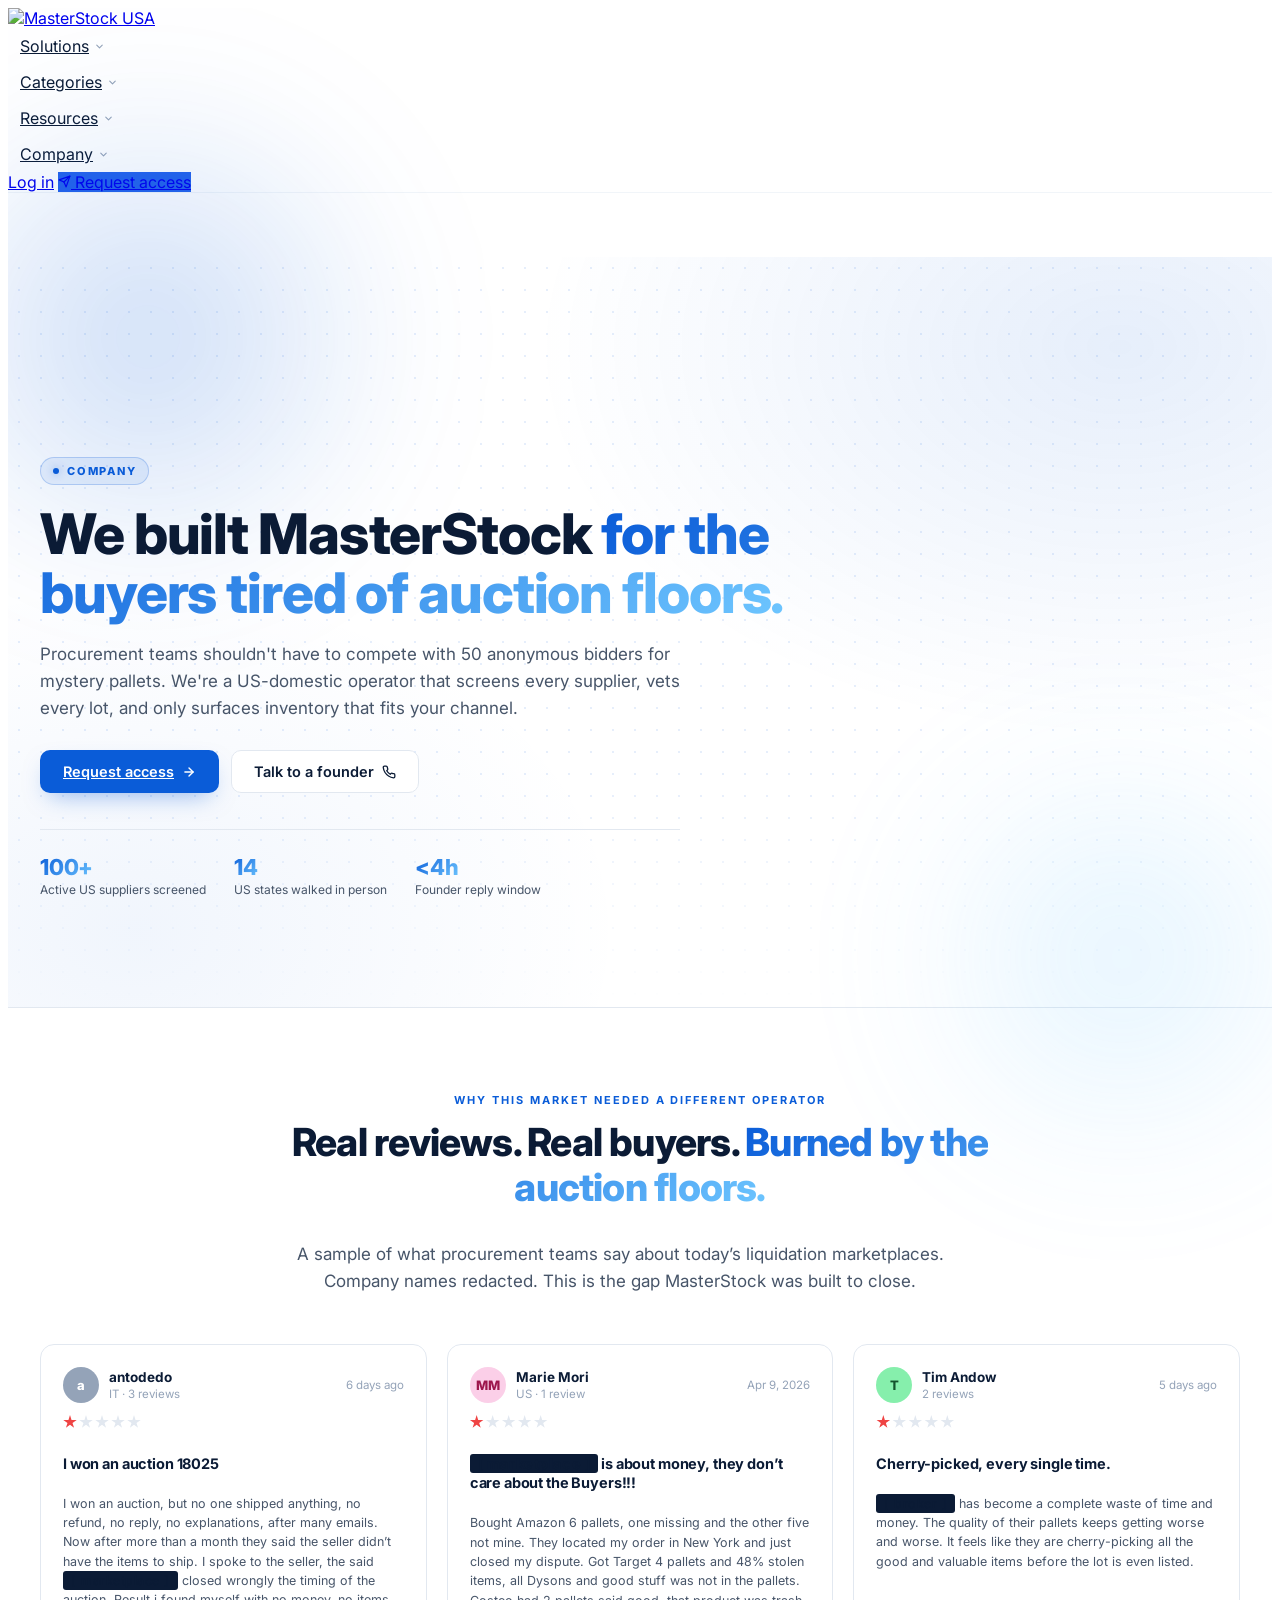
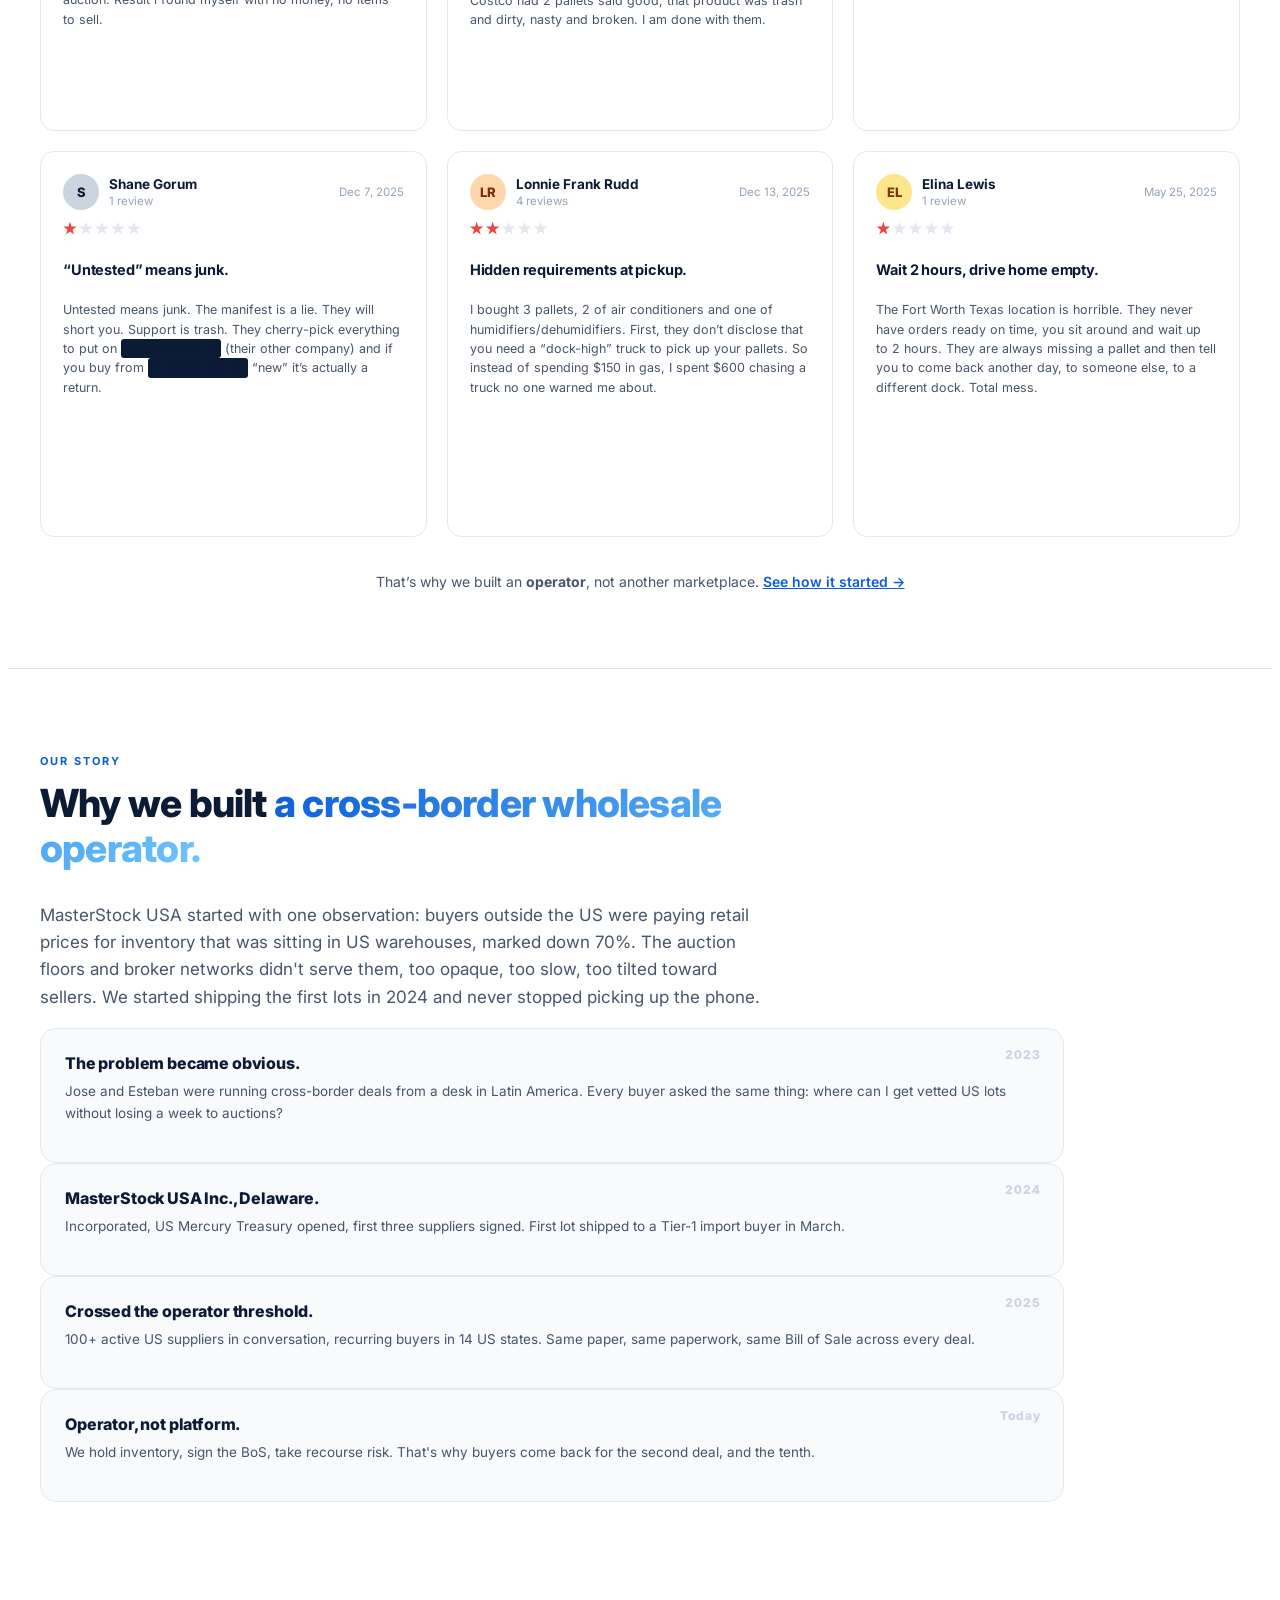
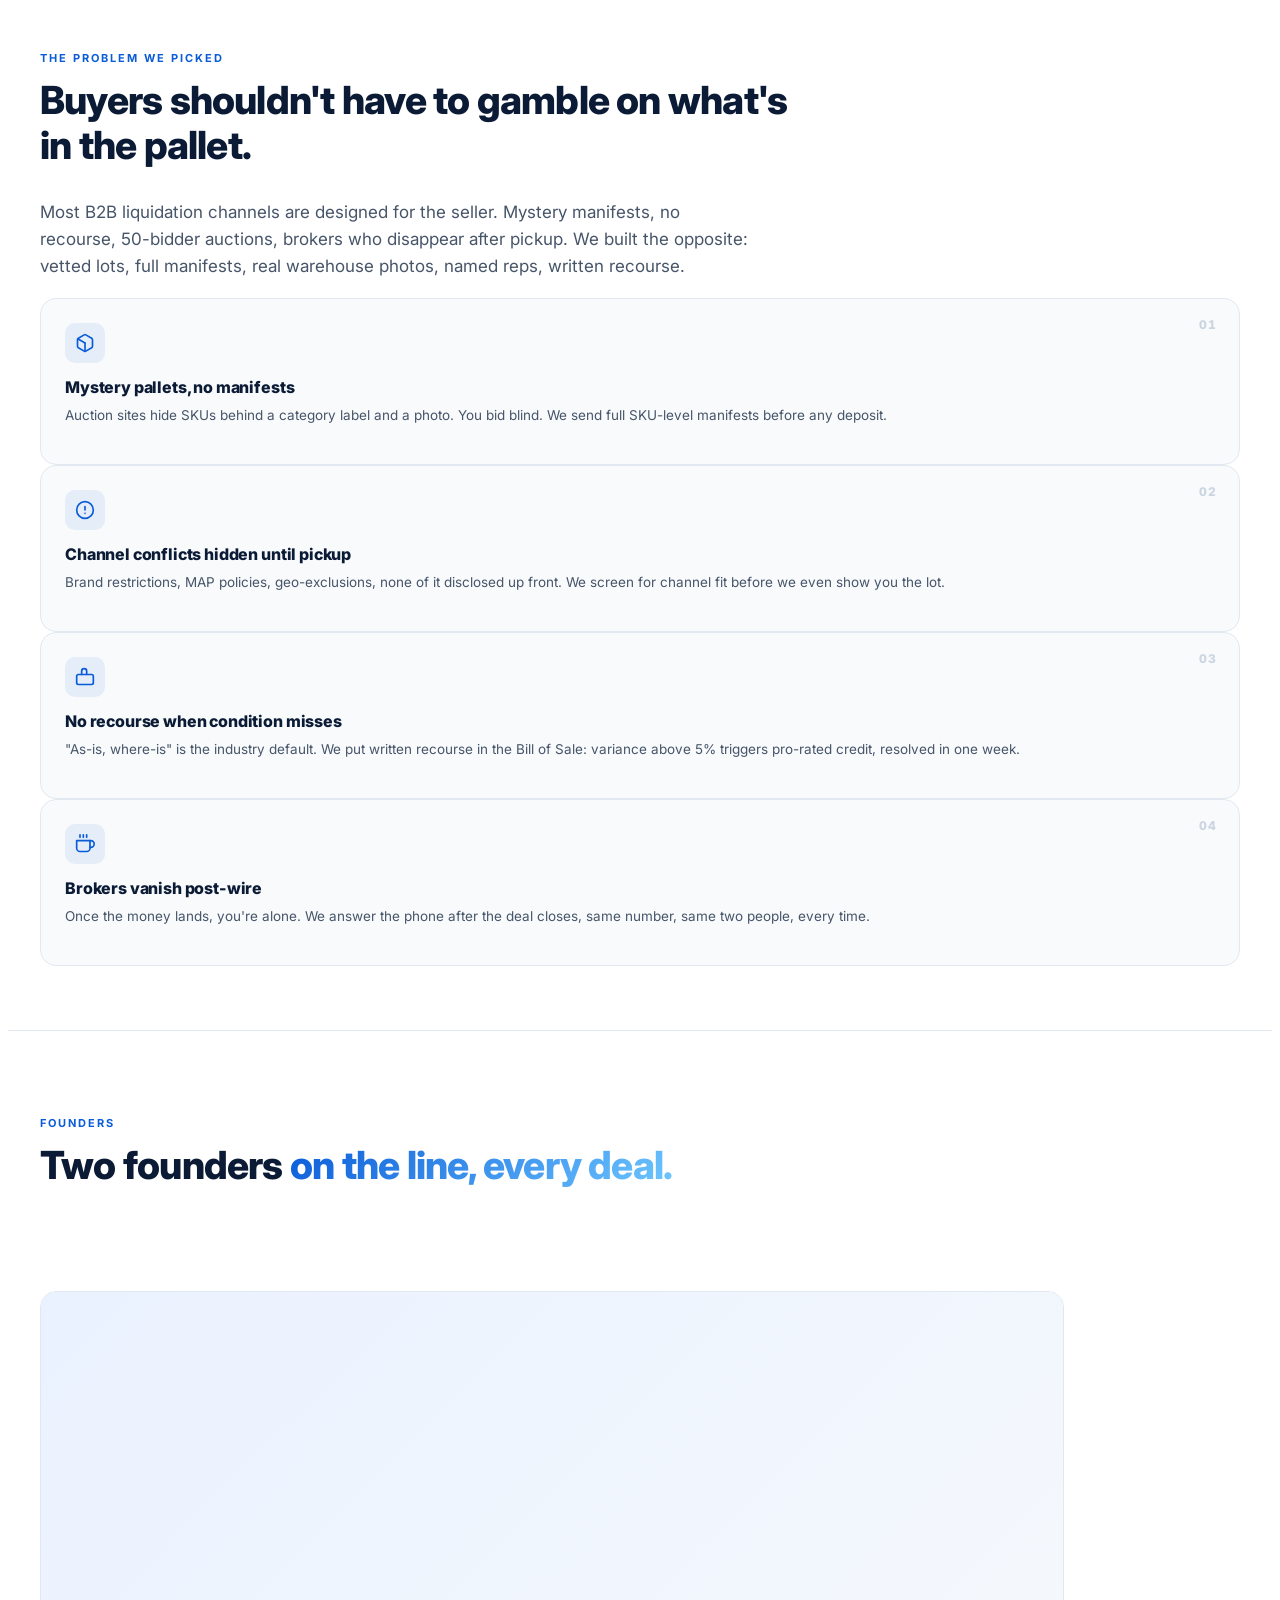
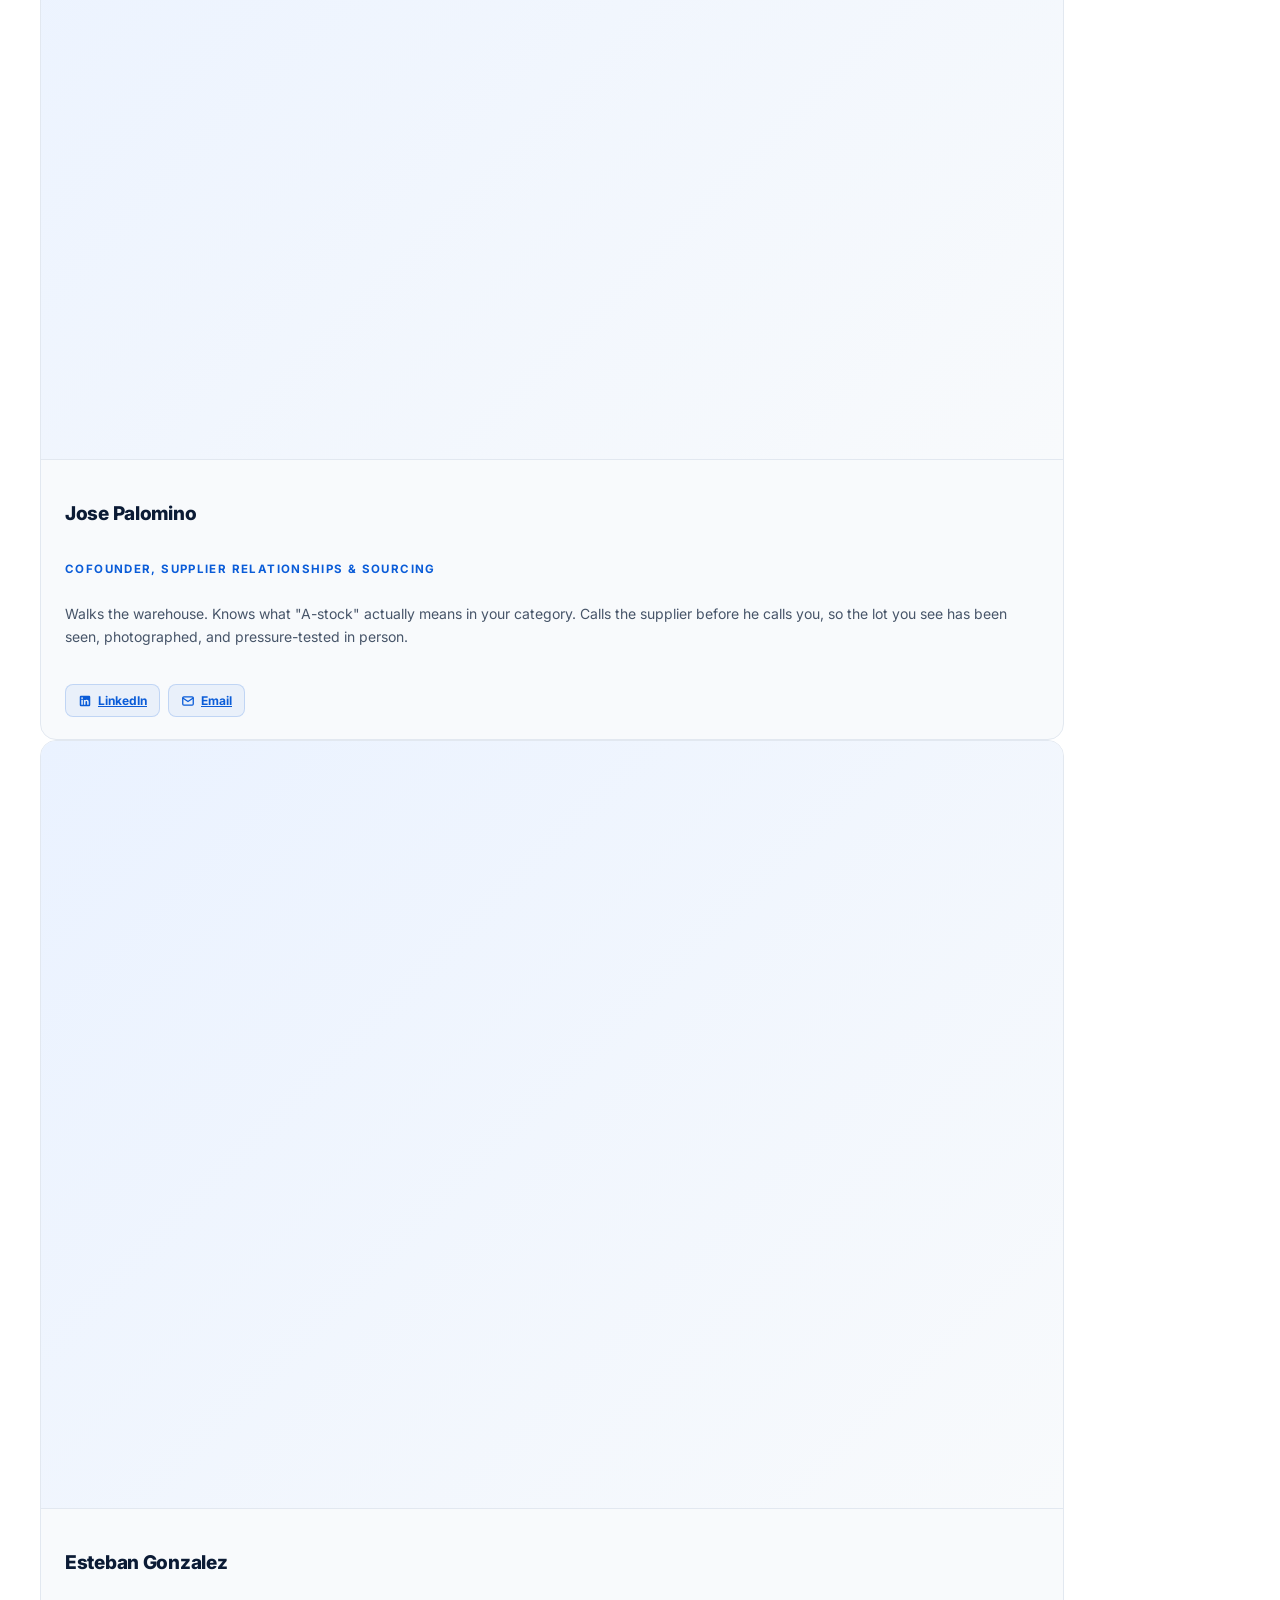
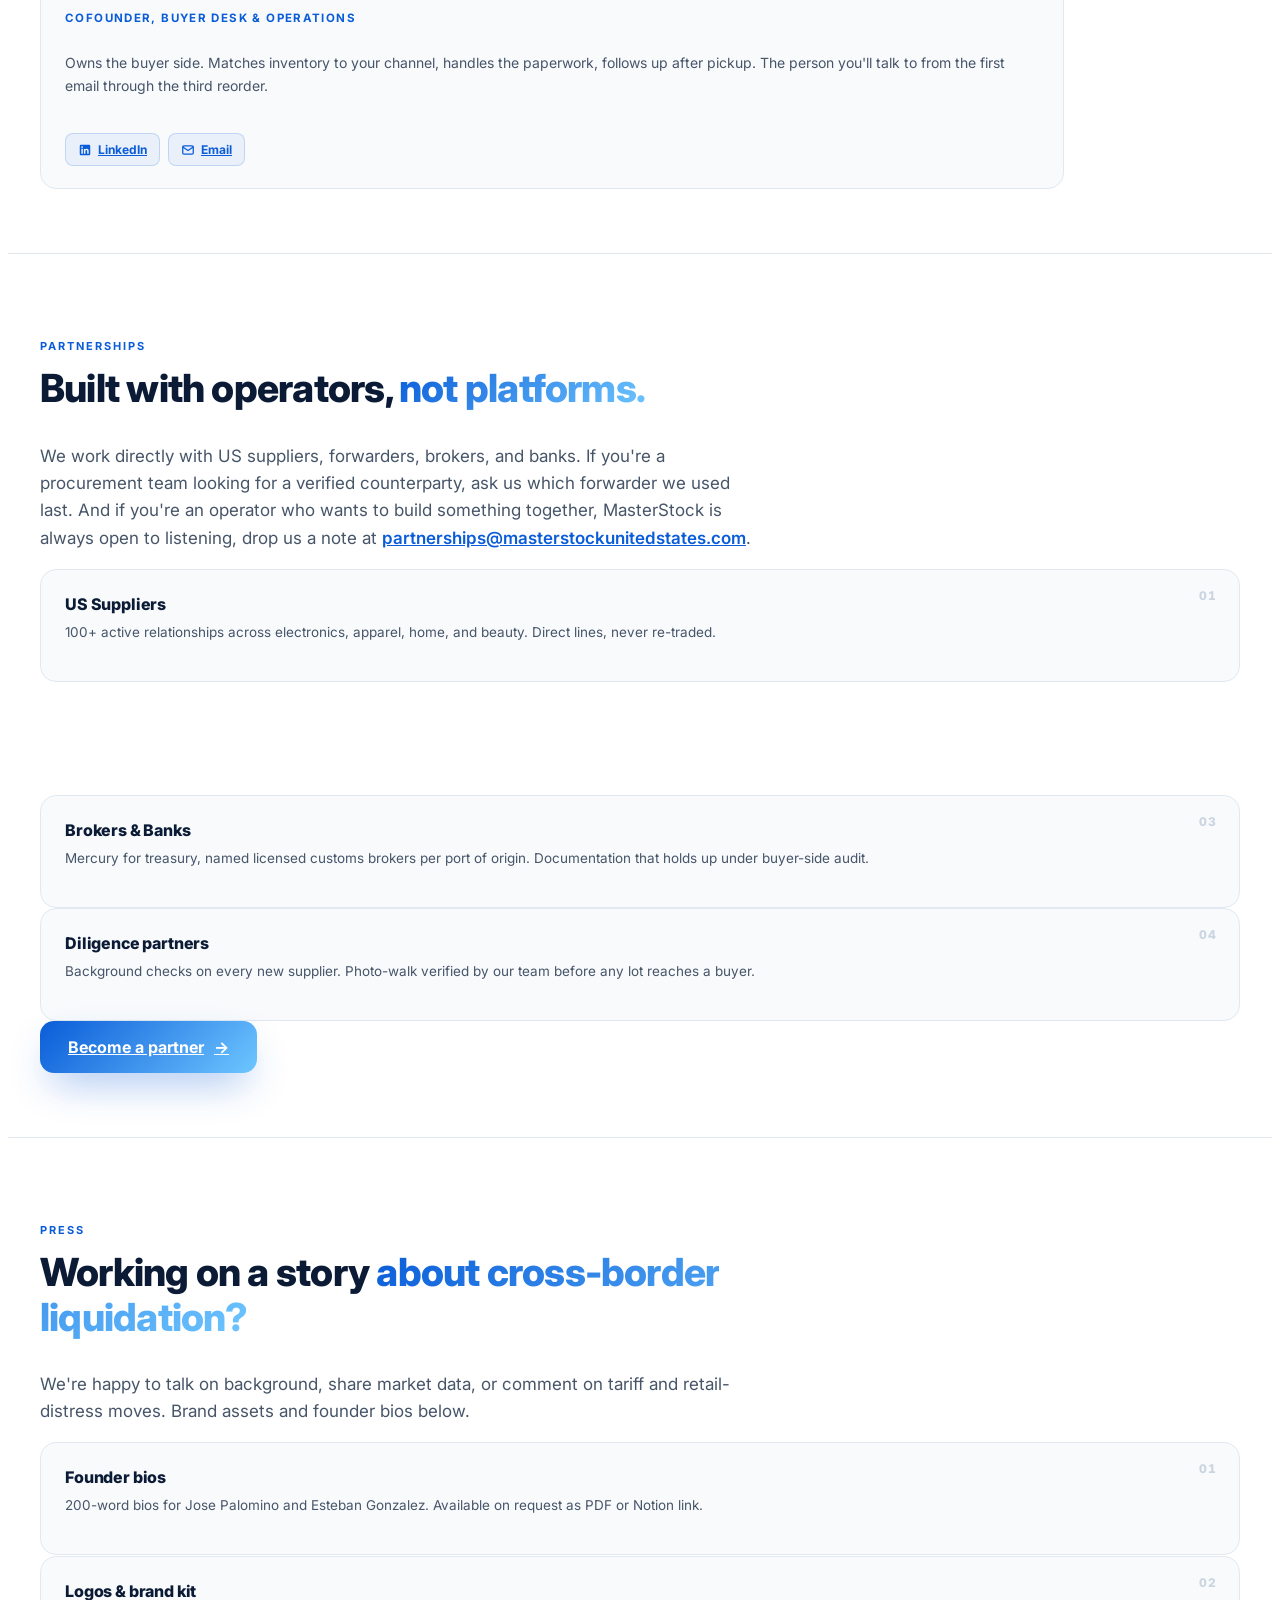
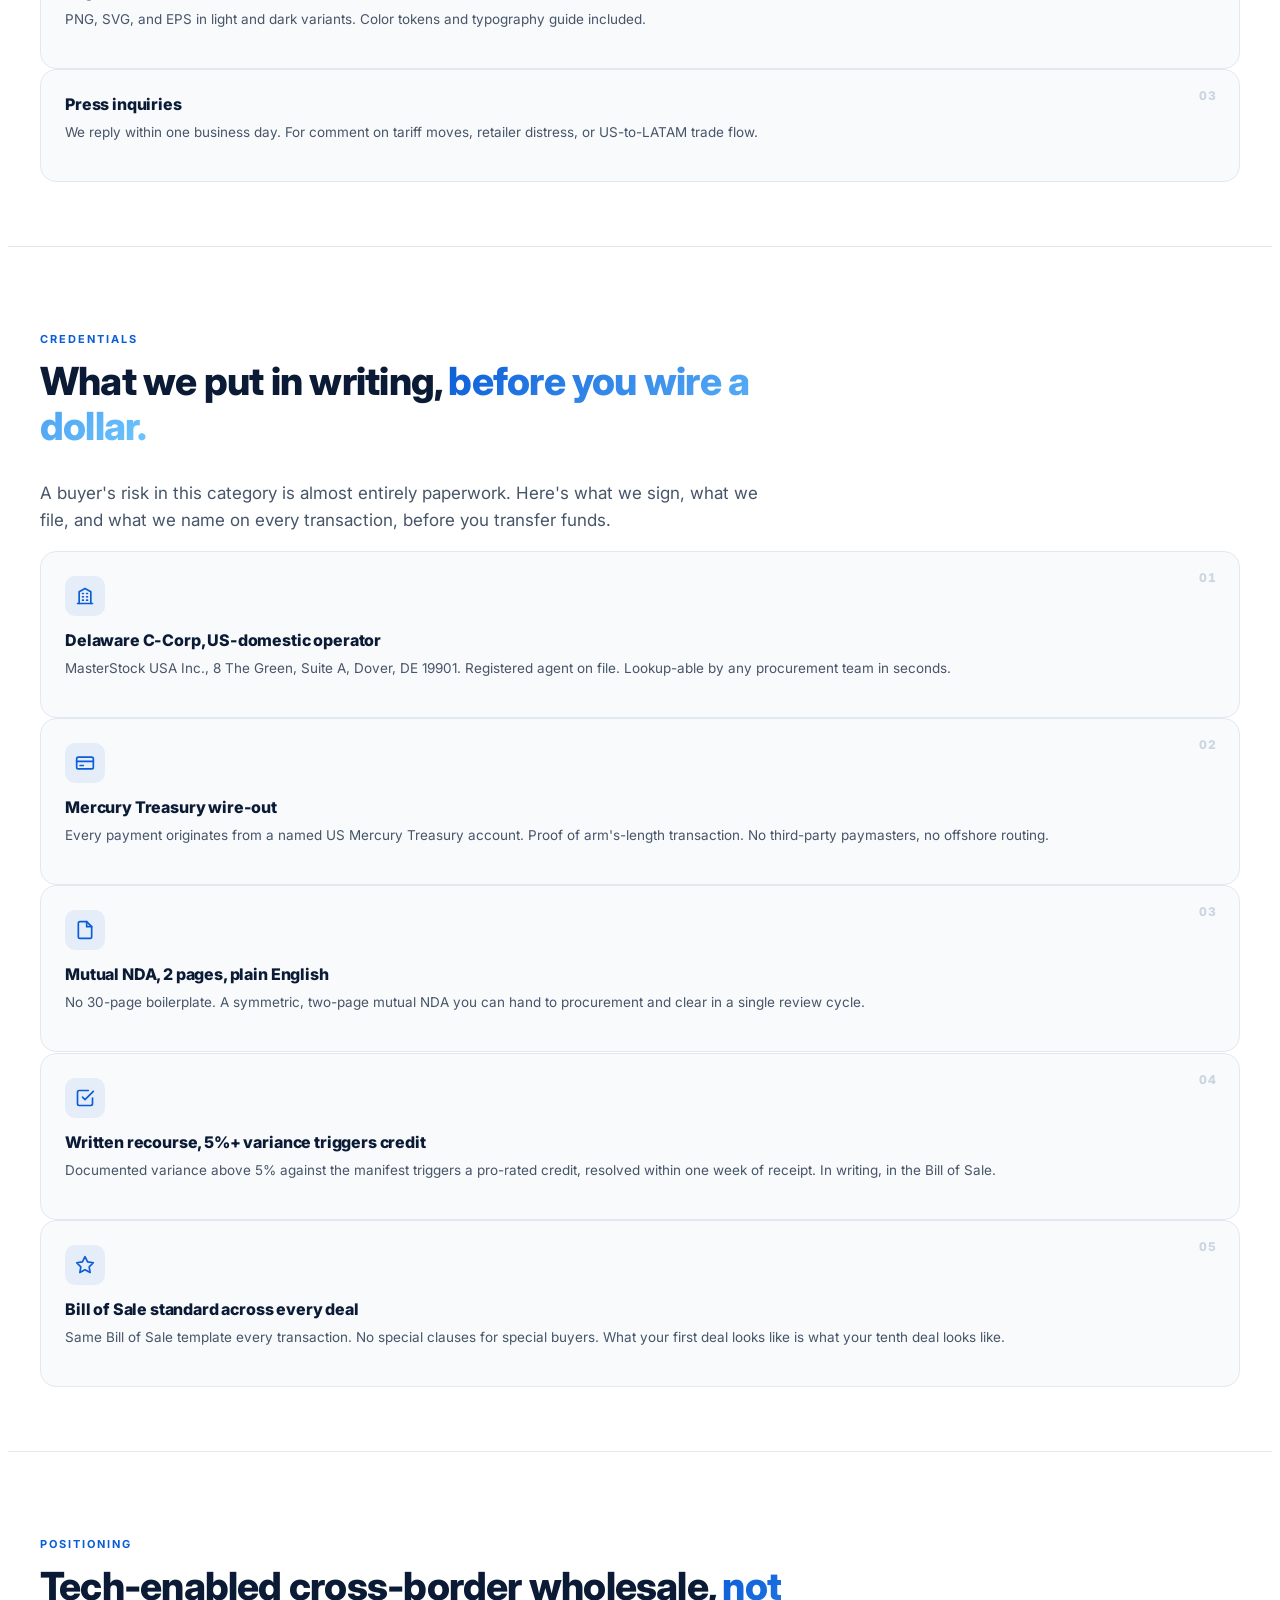
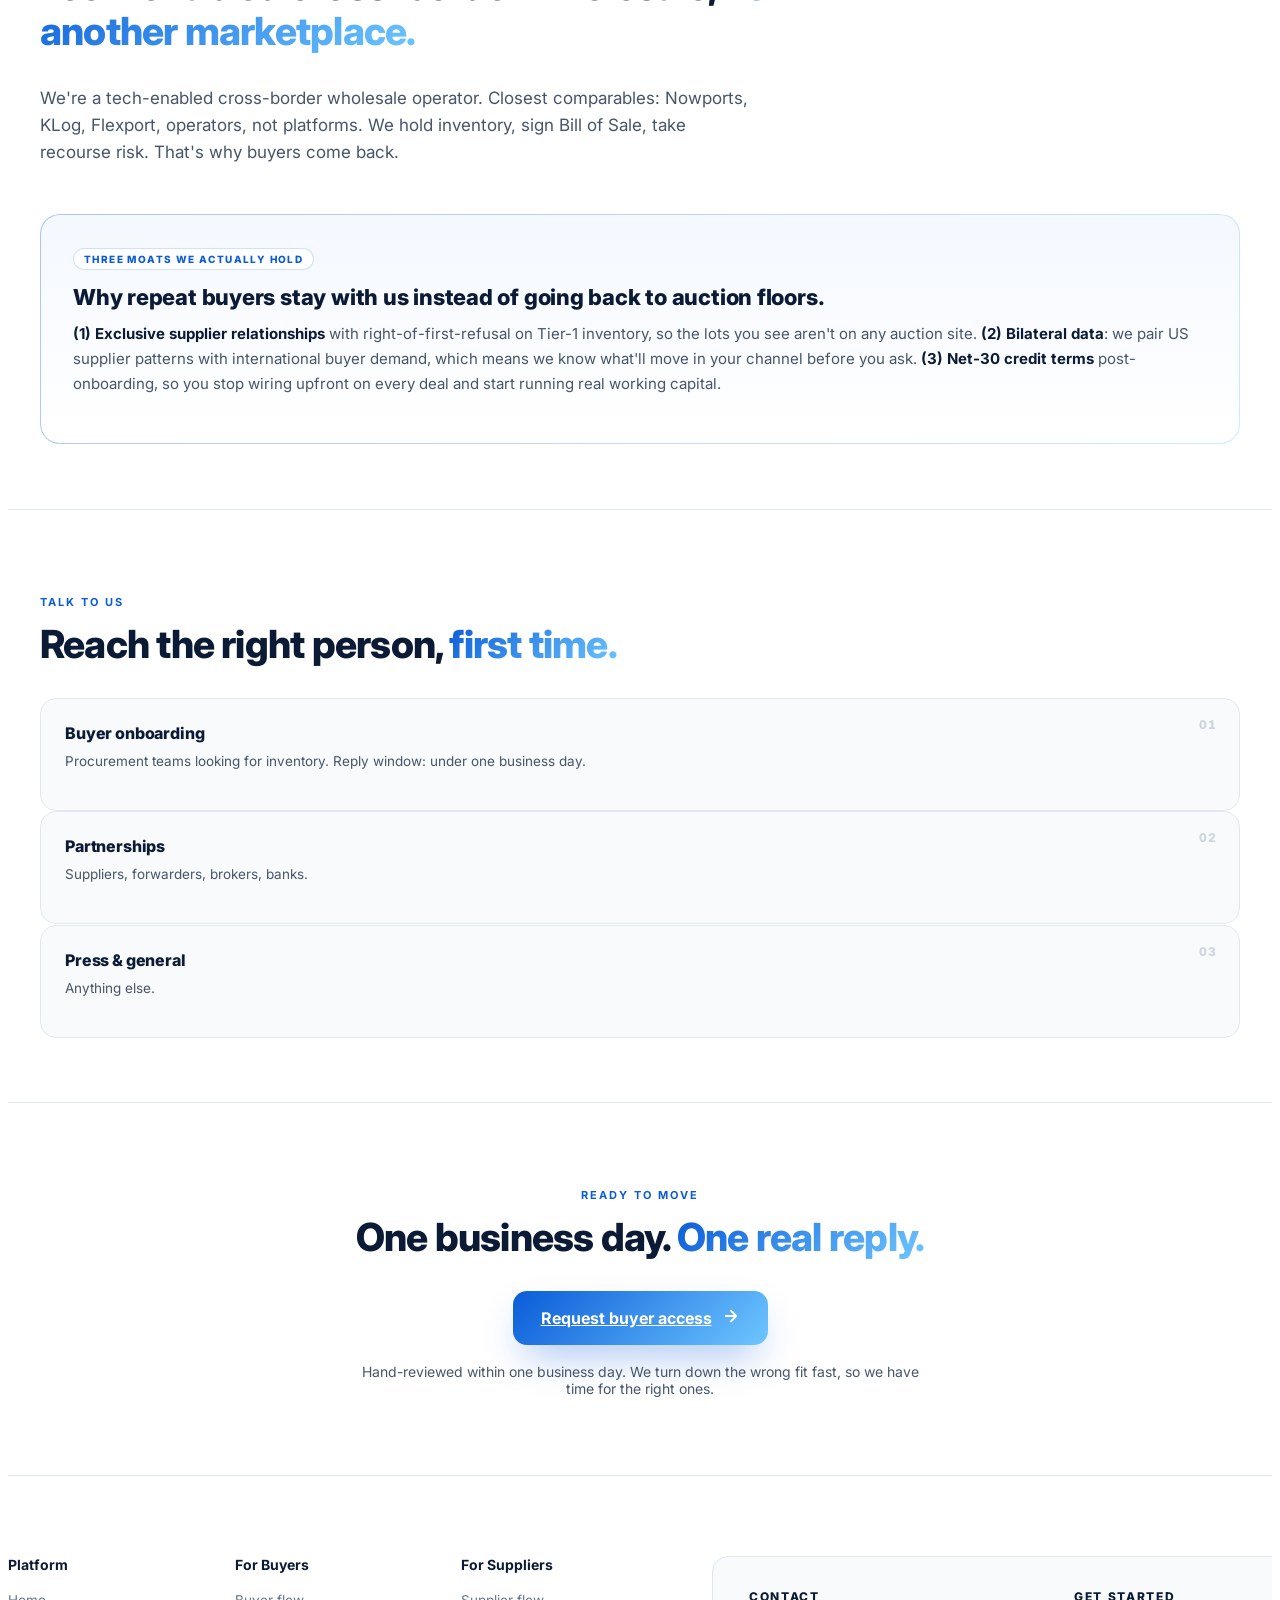
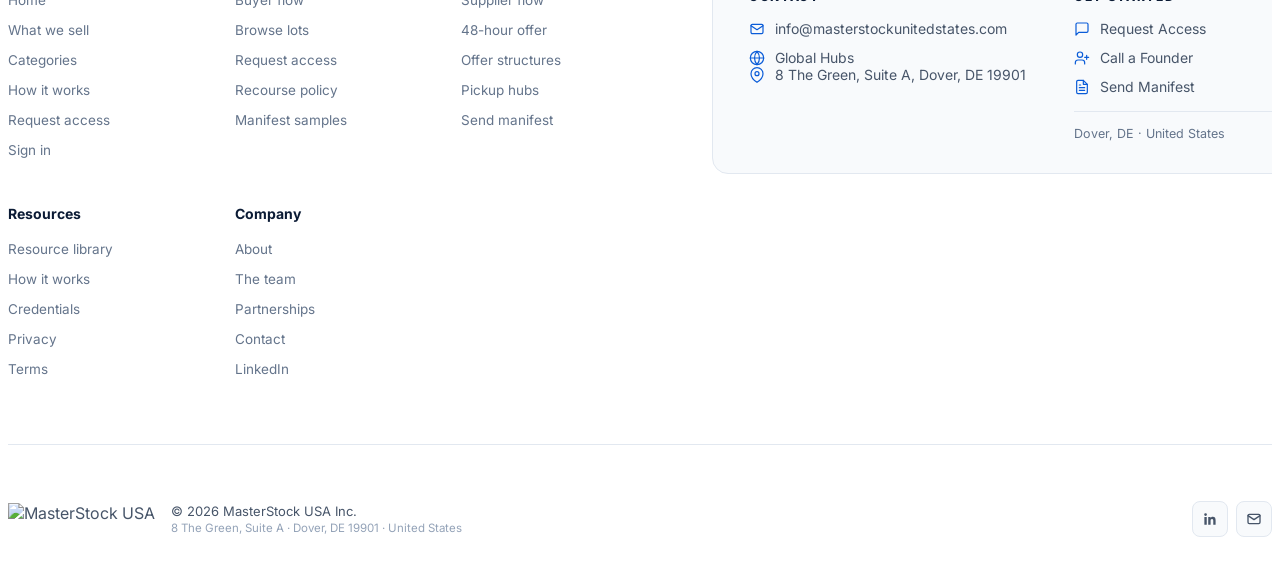
==== commit 4ee73248: "Portal links open in same tab (drop target=_blank) User wants the portal flow seamless — clicking Lo" ====
--- a/about/index.html
+++ b/about/index.html
@@ -980,7 +980,7 @@
                 <a href="/#categories" class="nav-mega-item"><span class="nav-mega-item-title" data-es="Tecnología">Technology</span><span class="nav-mega-item-desc" data-es="Laptops, redes, periféricos.">Laptops, networking, peripherals.</span></a>
               </div>
             </div>
-            <a href="https://portal.masterstockunitedstates.com/" target="_blank" rel="noopener" class="nav-mega-feature">
+            <a href="https://portal.masterstockunitedstates.com/" class="nav-mega-feature">
               <div class="nav-mega-feature-img" style="background-image: url('https://images.unsplash.com/photo-1601598851547-4302969d0614?w=900&auto=format&fit=crop&q=80');"></div>
               <div class="nav-mega-feature-eyebrow" data-es="Esta semana">This week</div>
               <h4 class="nav-mega-feature-title" data-es="Ve qué está abierto ahora mismo">See what's open right now</h4>
@@ -1055,8 +1055,8 @@
         </div>
       </div>
       <span class="hidden sm:inline-block w-px h-5 bg-gray-200 mx-1" aria-hidden="true"></span>
-      <a href="https://portal.masterstockunitedstates.com/" target="_blank" rel="noopener" class="px-3 py-2 rounded-md text-gray-700 hover:bg-gray-50 hidden sm:inline" data-es="Iniciar sesión">Log in</a>
-      <a href="https://portal.masterstockunitedstates.com/" target="_blank" rel="noopener" class="ml-1 inline-flex items-center gap-1.5 rounded-lg bg-brand px-3.5 py-2 text-white text-xs font-semibold shadow-md shadow-brand/20 hover:bg-brand-dark hover:shadow-lg hover:shadow-brand/30 transition-all" style="background-color:#2563EB;">
+      <a href="https://portal.masterstockunitedstates.com/" class="px-3 py-2 rounded-md text-gray-700 hover:bg-gray-50 hidden sm:inline" data-es="Iniciar sesión">Log in</a>
+      <a href="https://portal.masterstockunitedstates.com/" class="ml-1 inline-flex items-center gap-1.5 rounded-lg bg-brand px-3.5 py-2 text-white text-xs font-semibold shadow-md shadow-brand/20 hover:bg-brand-dark hover:shadow-lg hover:shadow-brand/30 transition-all" style="background-color:#2563EB;">
         <svg width="13" height="13" viewBox="0 0 24 24" fill="none" stroke="currentColor" stroke-width="2.2" stroke-linecap="round" stroke-linejoin="round"><path d="M22 2L11 13"/><path d="M22 2l-7 20-4-9-9-4 20-7z"/></svg>
         <span data-es="Solicitar acceso">Request access</span>
       </a>
@@ -1080,7 +1080,7 @@
           Procurement teams shouldn't have to compete with 50 anonymous bidders for mystery pallets. We're a US-domestic operator that screens every supplier, vets every lot, and only surfaces inventory that fits your channel.
         </p>
         <div class="bp2-cta-row" data-reveal data-reveal-delay="3">
-          <a href="https://portal.masterstockunitedstates.com/" target="_blank" rel="noopener" class="btn-primary">
+          <a href="https://portal.masterstockunitedstates.com/" class="btn-primary">
             <span data-es="Solicitar acceso">Request access</span>
             <svg width="14" height="14" viewBox="0 0 24 24" fill="none" stroke="currentColor" stroke-width="2.4" stroke-linecap="round" stroke-linejoin="round"><path d="M5 12h14"/><path d="m12 5 7 7-7 7"/></svg>
           </a>
@@ -1507,7 +1507,7 @@
         <h2 class="section-title" style="max-width: 720px; margin-left: auto; margin-right: auto;" data-es="Un día hábil. &lt;span class=&quot;bp2-grad&quot;&gt;Una respuesta real.&lt;/span&gt;">One business day. <span class="bp2-grad">One real reply.</span></h2>
       </div>
       <div style="margin-top: 32px;" data-reveal data-reveal-delay="1">
-        <a href="https://portal.masterstockunitedstates.com/" target="_blank" rel="noopener" class="btn-final">
+        <a href="https://portal.masterstockunitedstates.com/" class="btn-final">
           <span data-es="Solicitar acceso de comprador">Request buyer access</span>
           <span class="arrow">
             <svg width="18" height="18" viewBox="0 0 24 24" fill="none" stroke="currentColor" stroke-width="2.4" stroke-linecap="round" stroke-linejoin="round"><path d="M5 12h14"/><path d="m12 5 7 7-7 7"/></svg>
@@ -1536,7 +1536,7 @@
             <li><a href="/#categories" data-es="Categorías">Categories</a></li>
             <li><a href="/how-it-works/" data-es="Cómo funciona">How it works</a></li>
             <li><a href="/#get-started" data-es="Solicitar acceso">Request access</a></li>
-            <li><a href="https://portal.masterstockunitedstates.com/" target="_blank" rel="noopener" data-es="Iniciar sesión">Sign in</a></li>
+            <li><a href="https://portal.masterstockunitedstates.com/" data-es="Iniciar sesión">Sign in</a></li>
           </ul>
         </div>
         <div class="ms-footer-col">
@@ -1544,7 +1544,7 @@
           <ul>
             <li><a href="/how-it-works/#buyers" data-es="Flujo del comprador">Buyer flow</a></li>
             <li><a href="/#categories" data-es="Explorar lotes">Browse lots</a></li>
-            <li><a href="https://portal.masterstockunitedstates.com/" target="_blank" rel="noopener" data-es="Solicitar acceso">Request access</a></li>
+            <li><a href="https://portal.masterstockunitedstates.com/" data-es="Solicitar acceso">Request access</a></li>
             <li><a href="/how-it-works/#buyers" data-es="Política de recurso">Recourse policy</a></li>
             <li><a href="/resources/" data-es="Ejemplos de manifiesto">Manifest samples</a></li>
           </ul>
@@ -1598,7 +1598,7 @@
         </div>
         <div class="ms-footer-contact-col">
           <div class="ms-footer-contact-title" data-es="Empezar">Get Started</div>
-          <a href="https://portal.masterstockunitedstates.com/" target="_blank" rel="noopener" class="ms-footer-contact-item">
+          <a href="https://portal.masterstockunitedstates.com/" class="ms-footer-contact-item">
             <svg width="16" height="16" viewBox="0 0 24 24" fill="none" stroke="currentColor" stroke-width="1.8" stroke-linecap="round" stroke-linejoin="round"><path d="M21 15a2 2 0 0 1-2 2H7l-4 4V5a2 2 0 0 1 2-2h14a2 2 0 0 1 2 2z"/></svg>
             <span data-es="Solicitar Acceso">Request Access</span>
           </a>
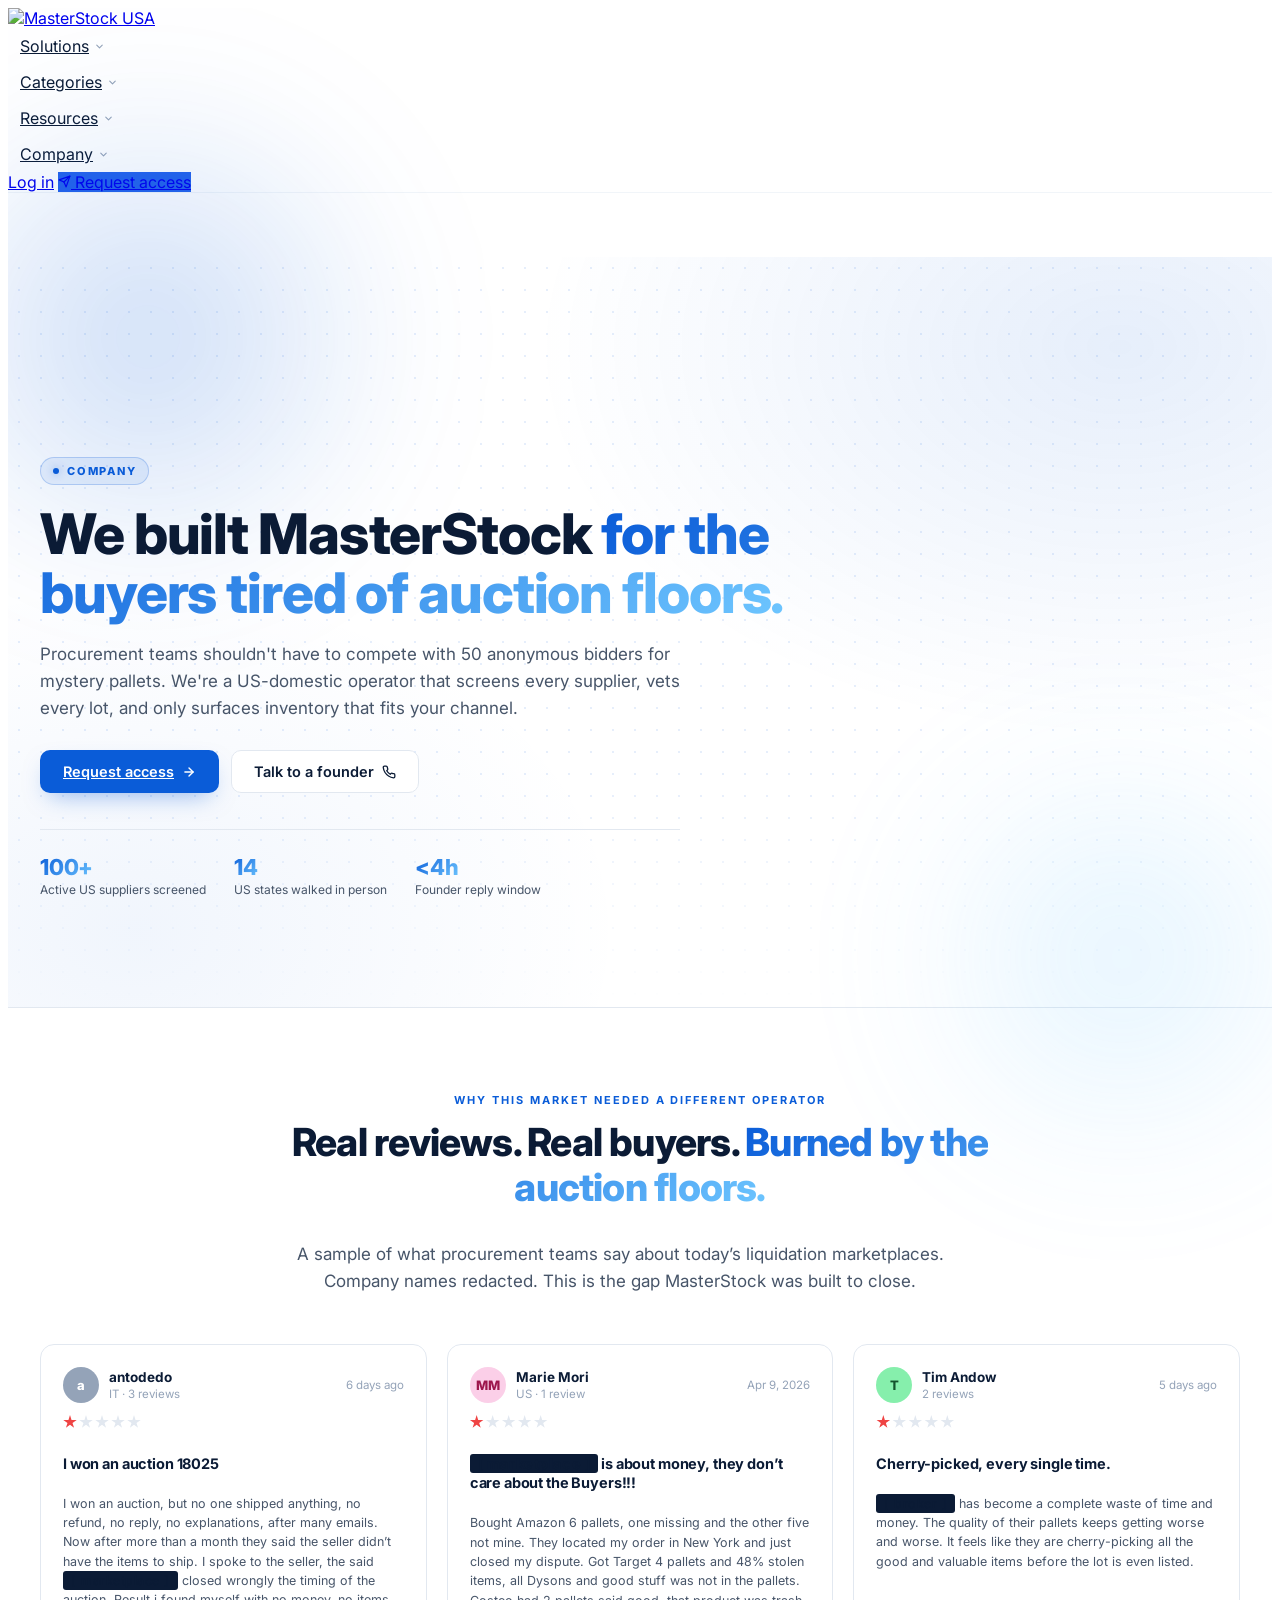
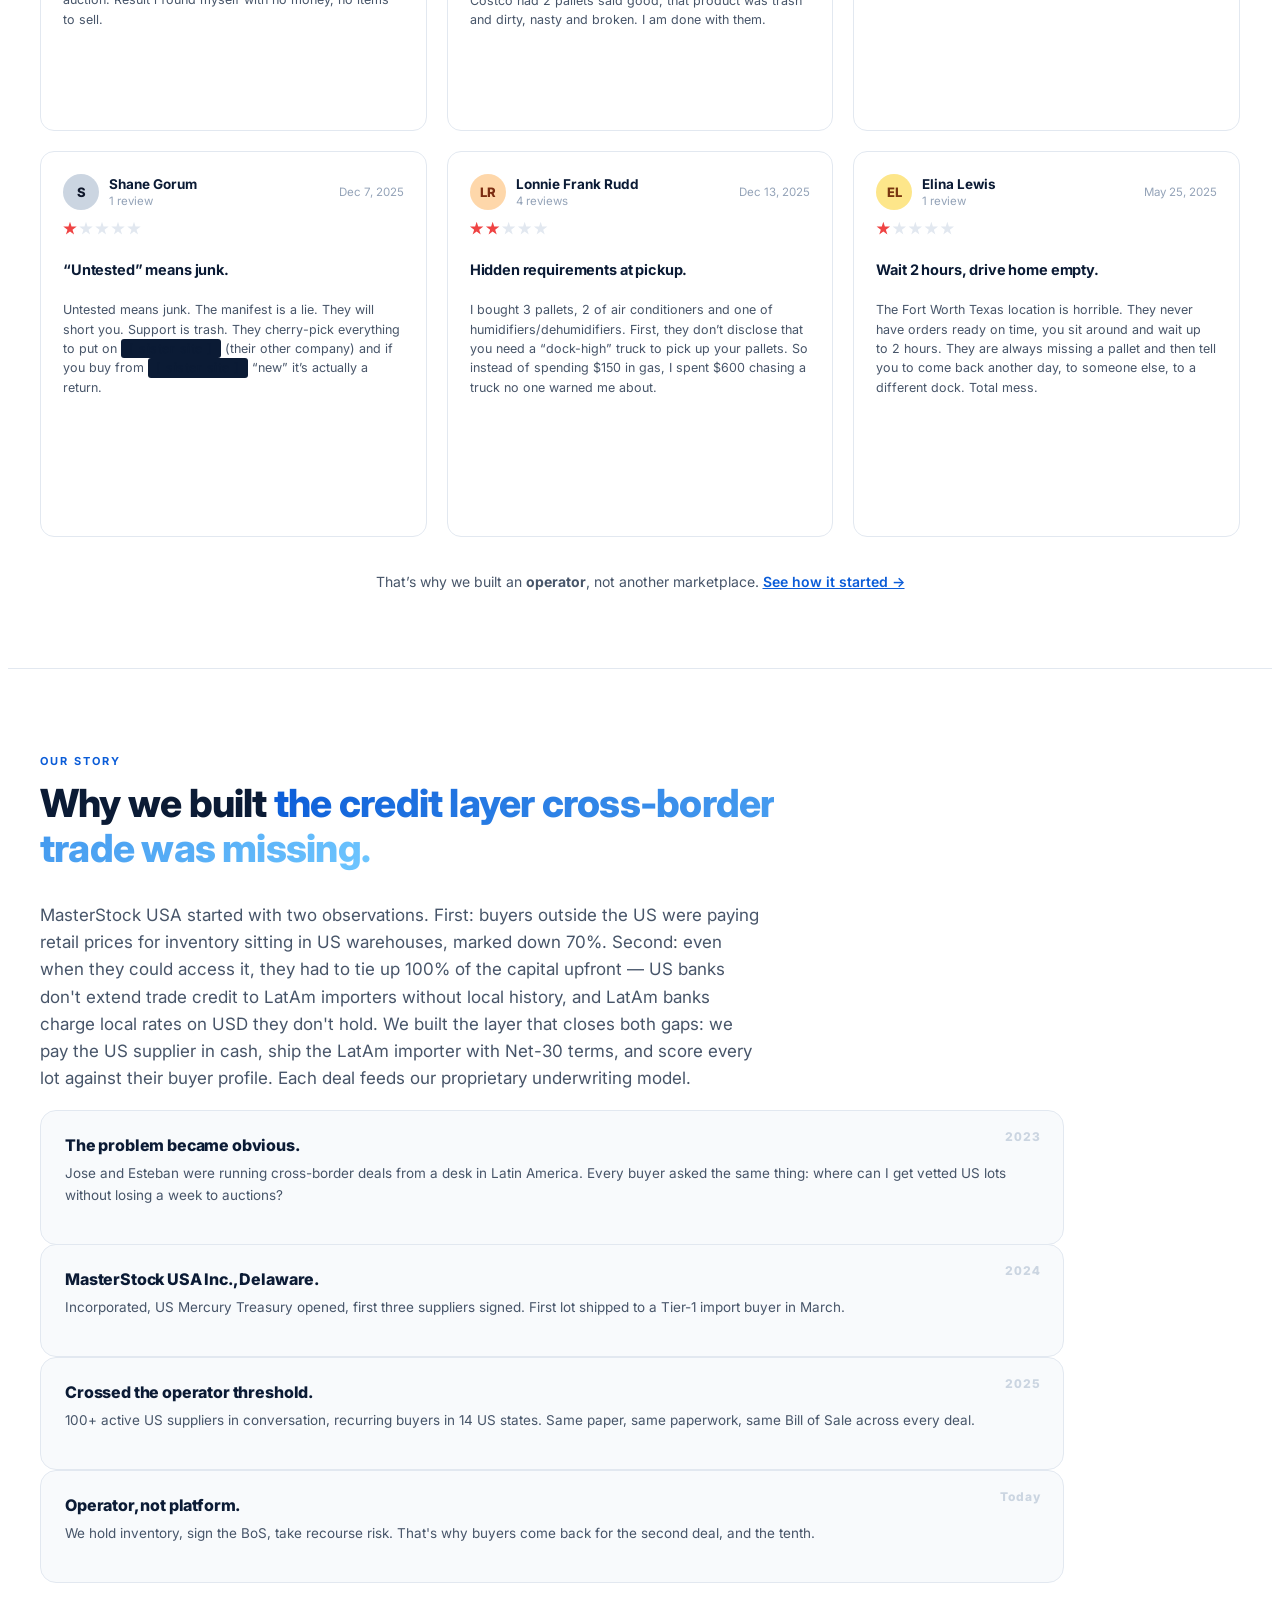
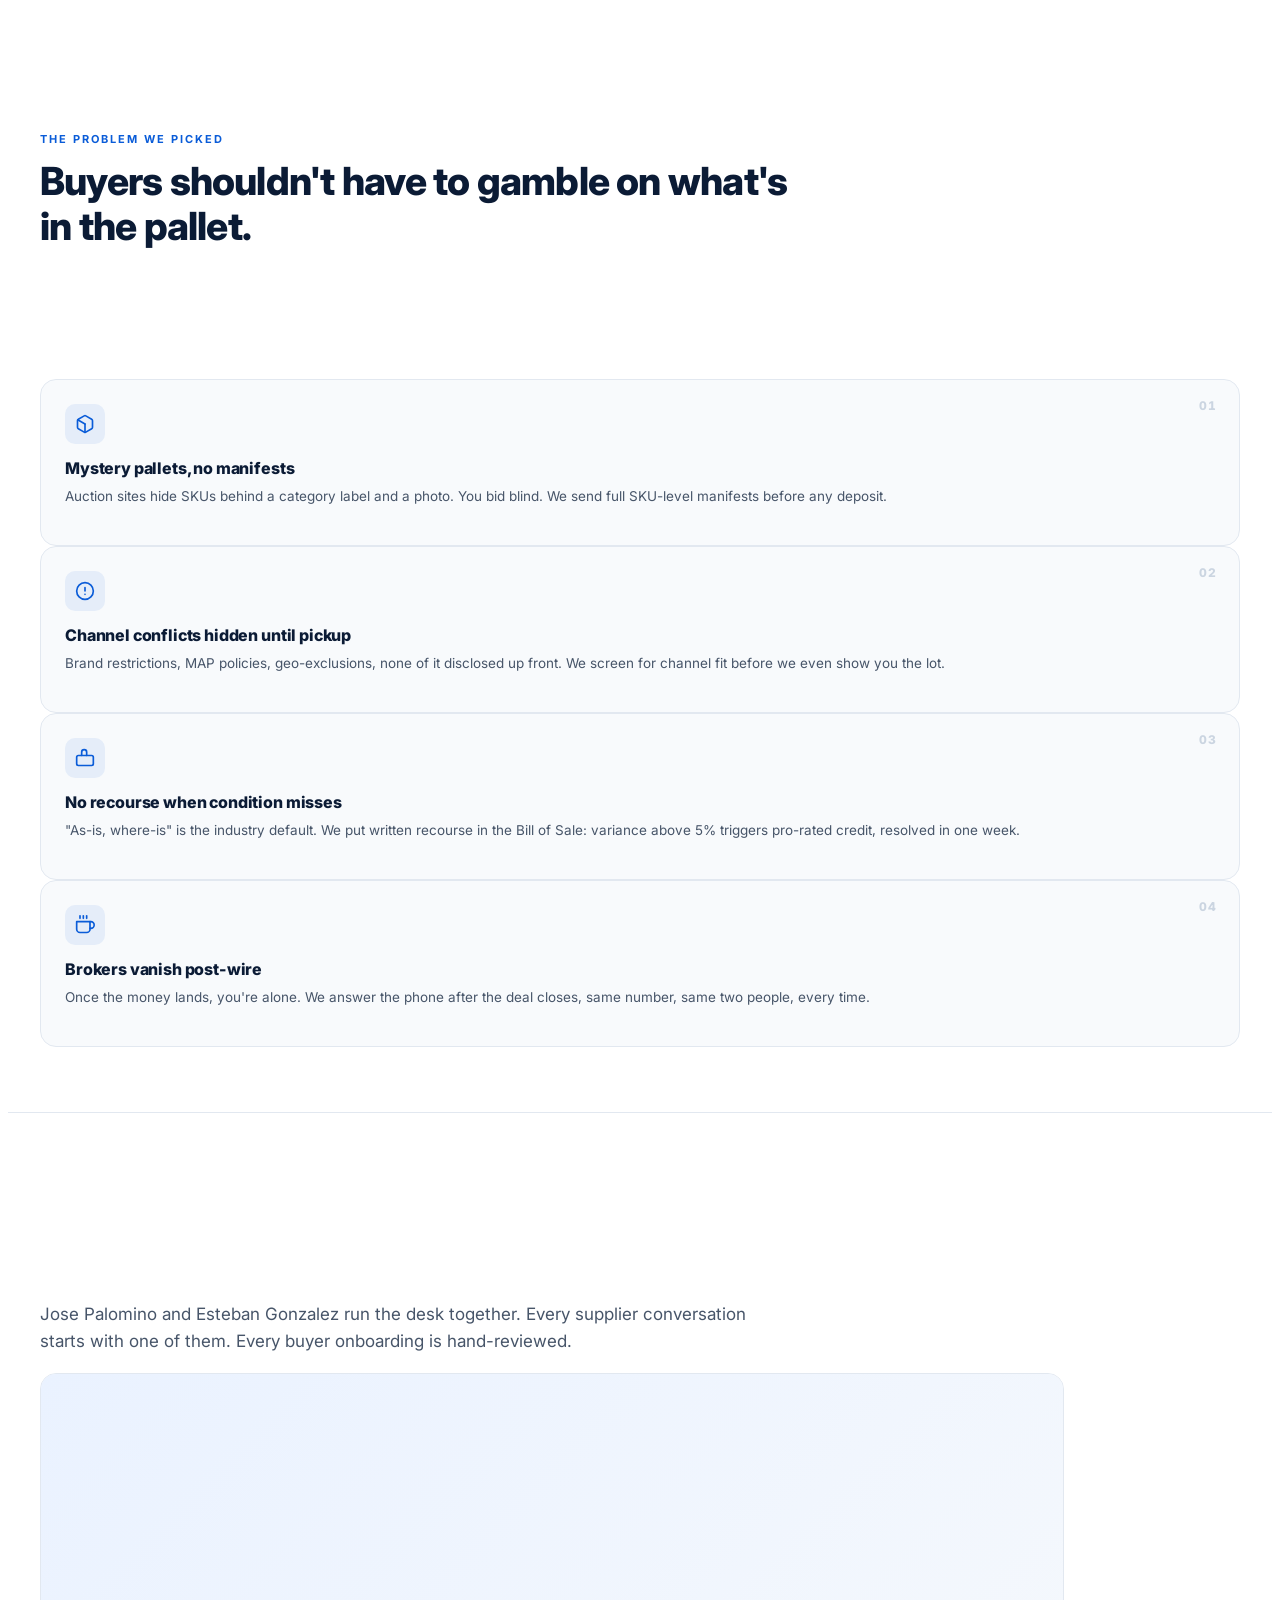
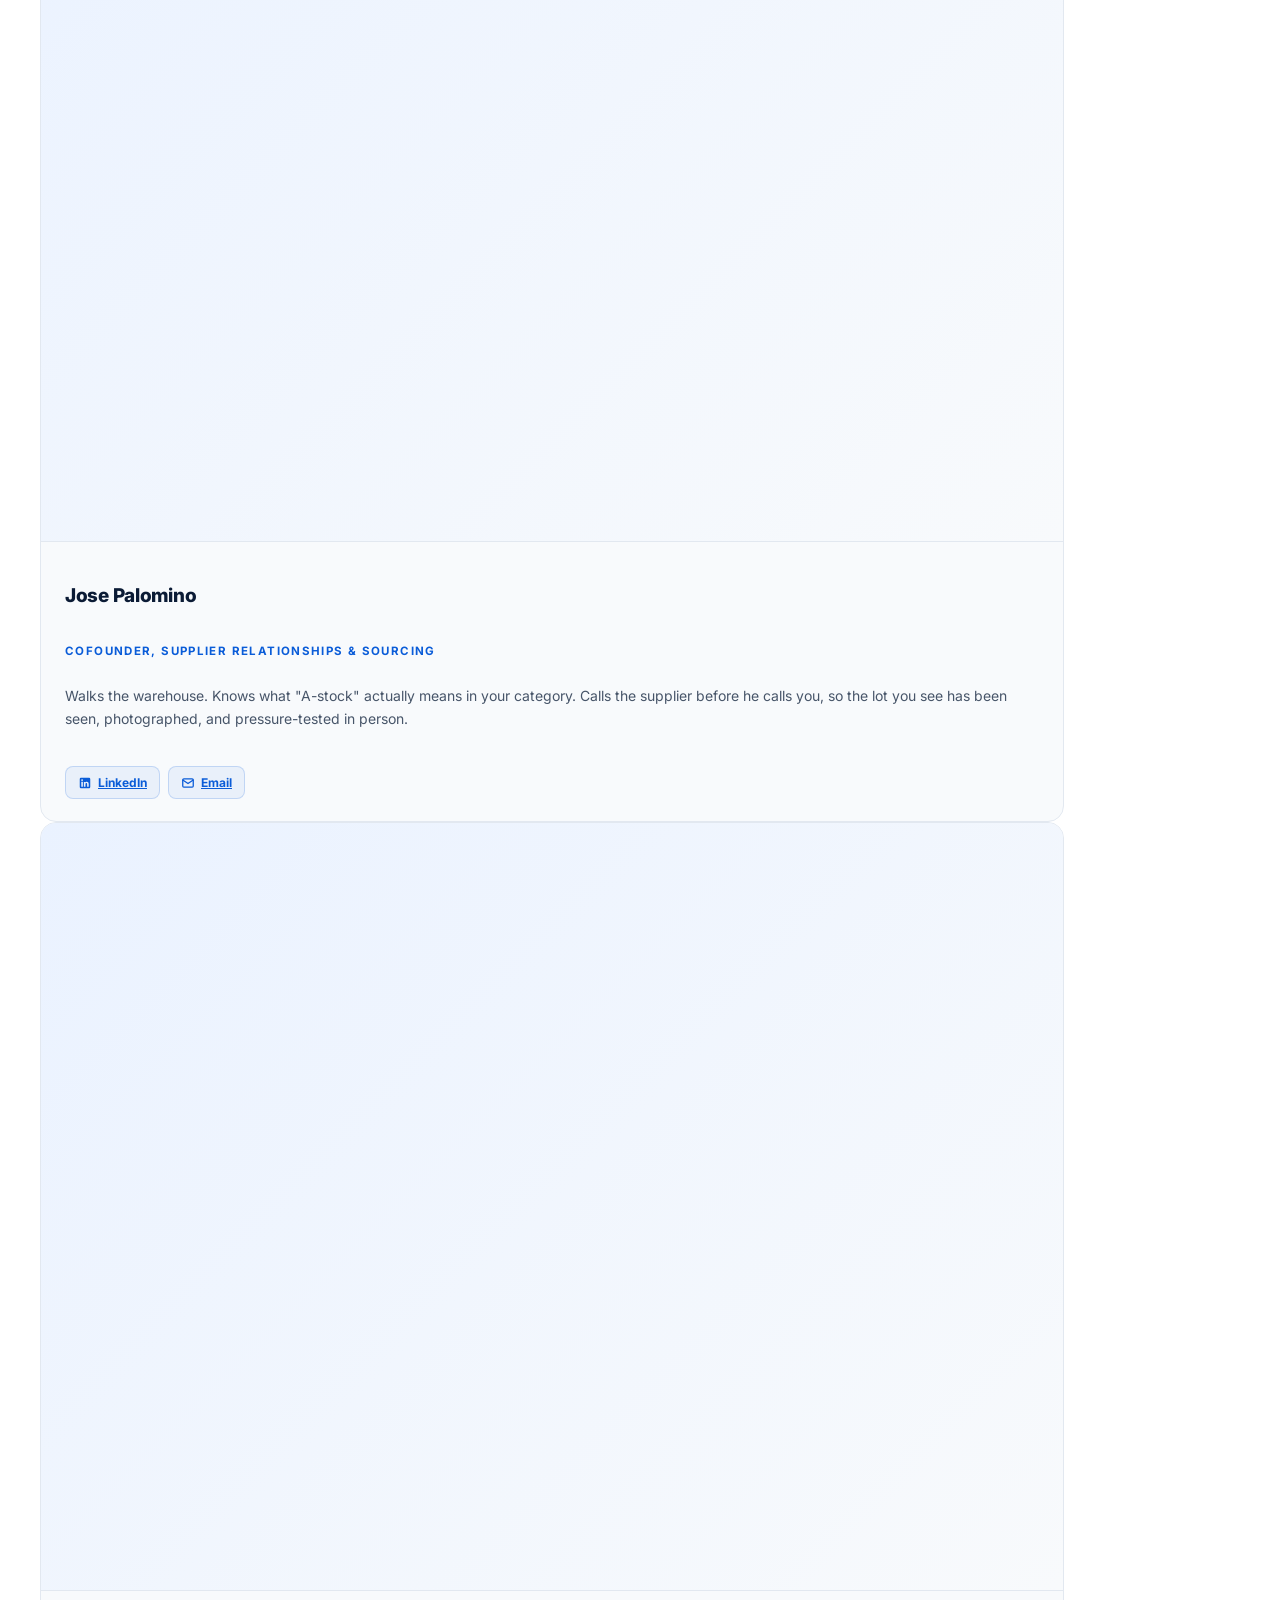
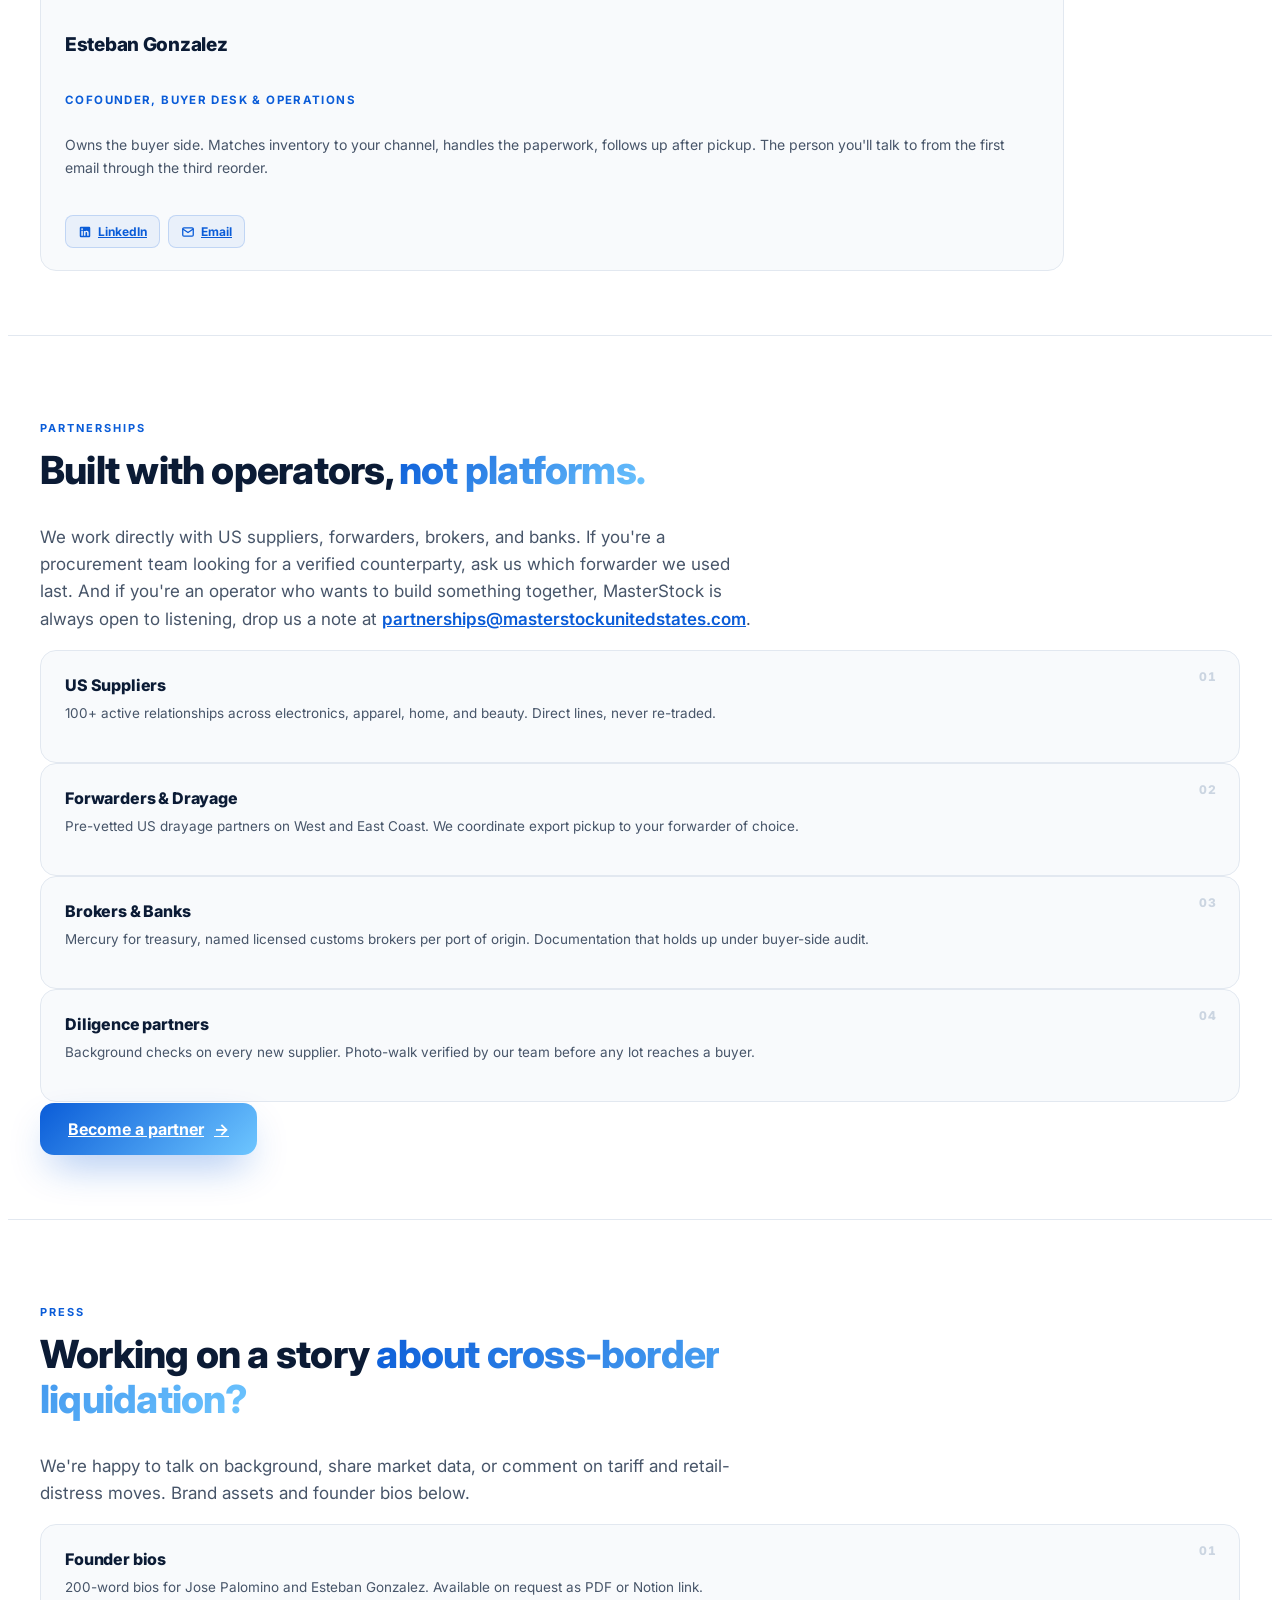
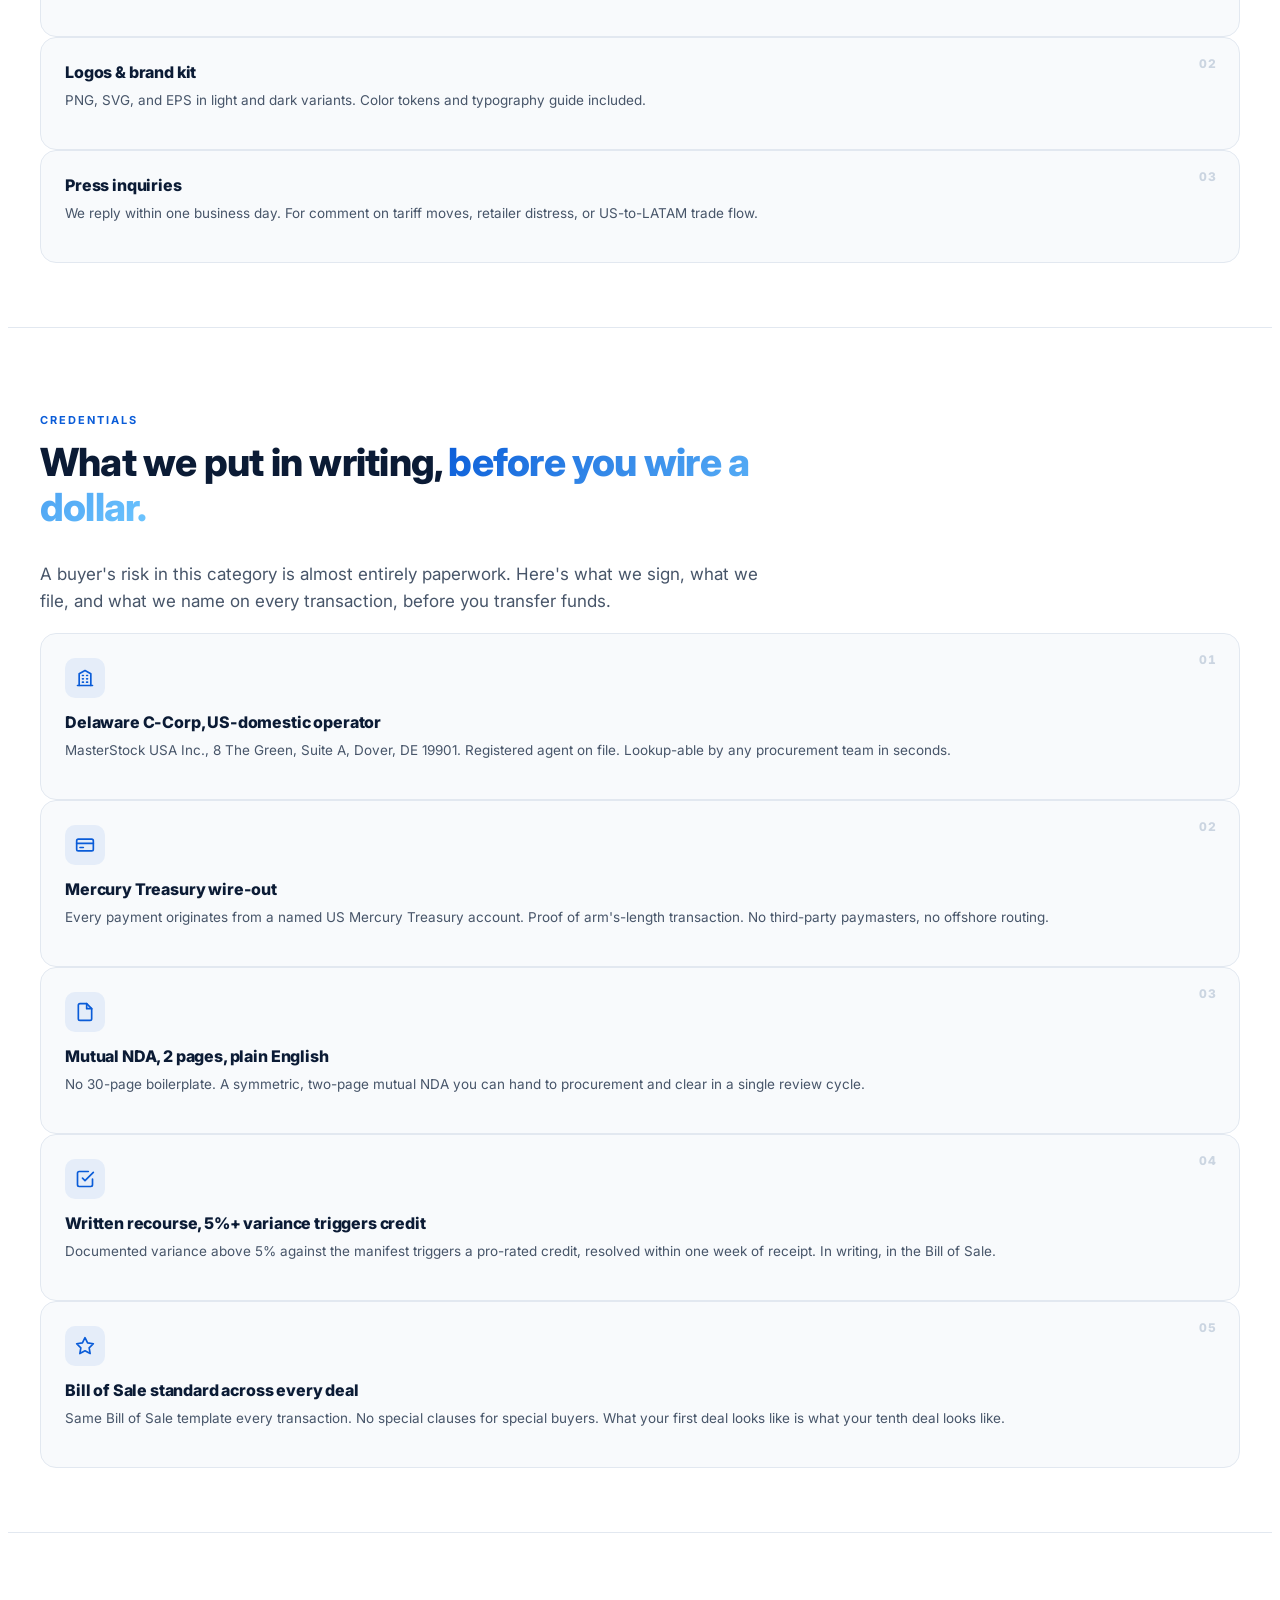
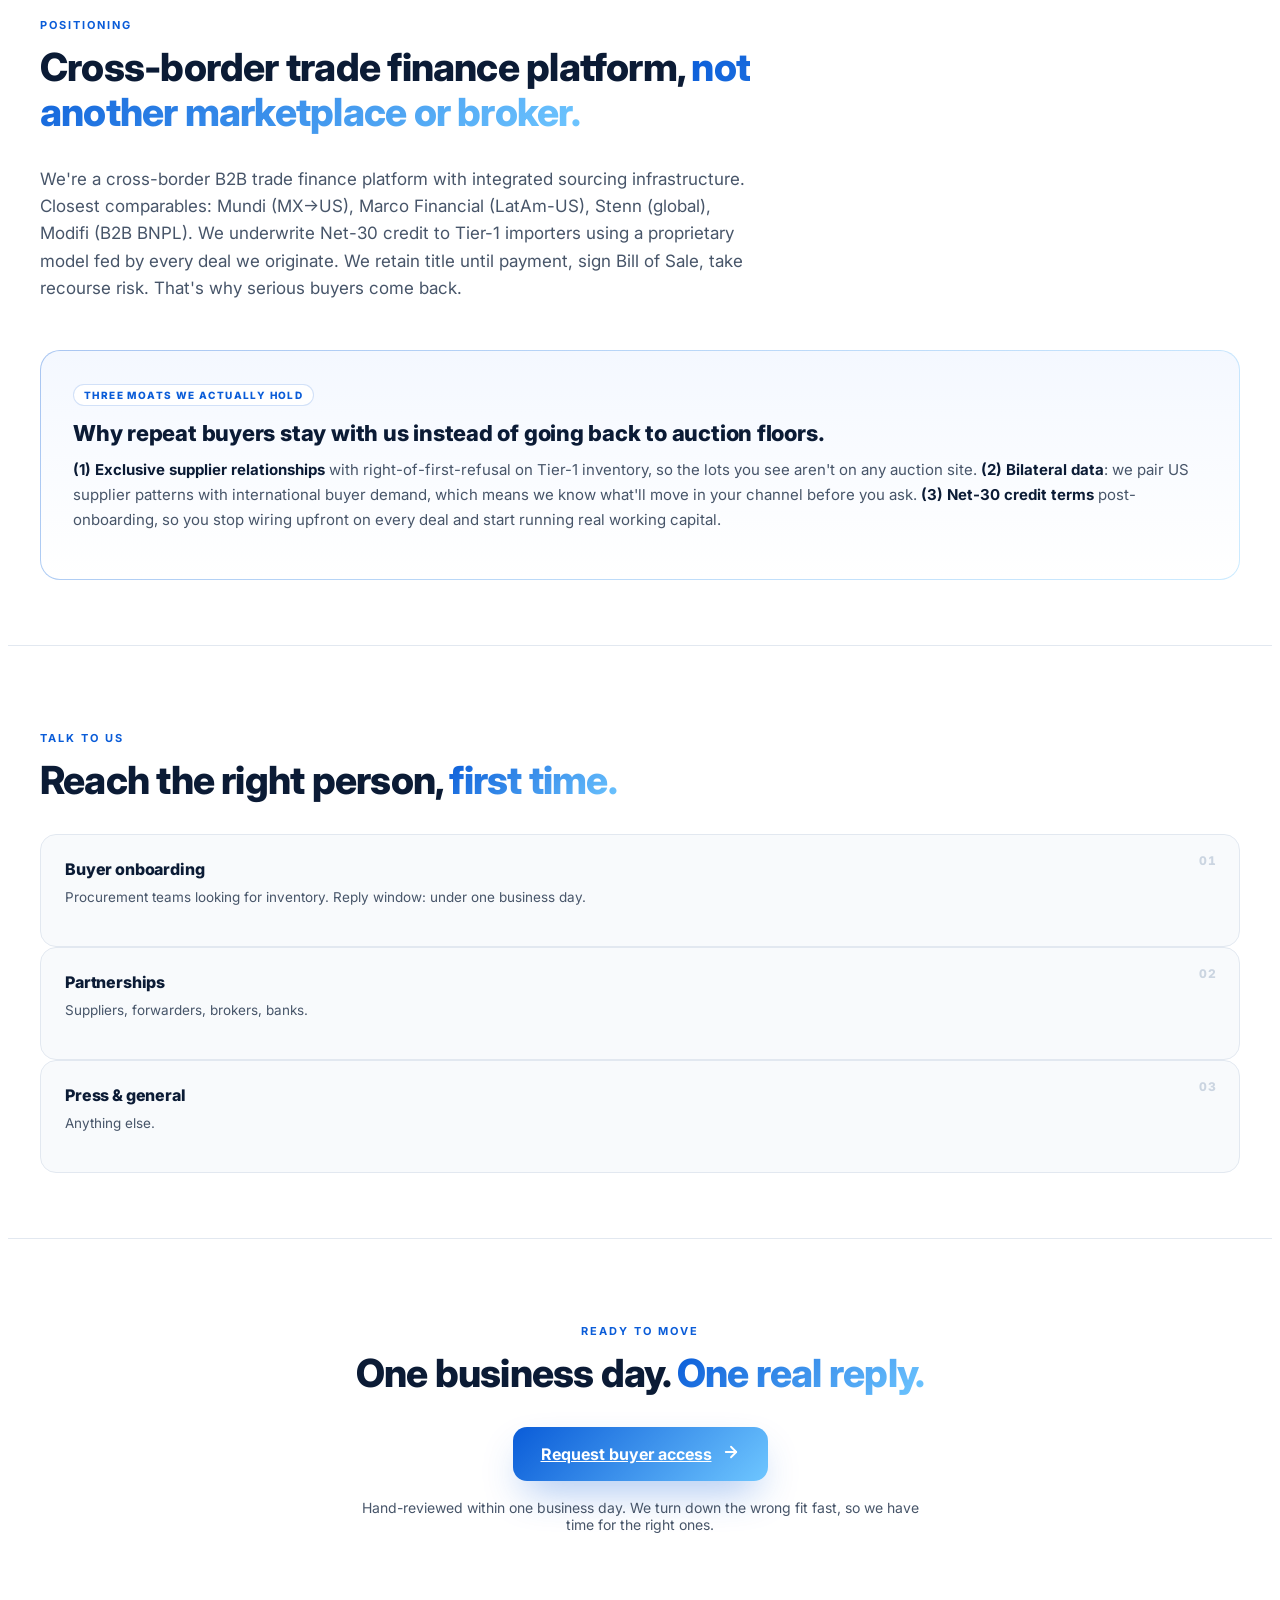
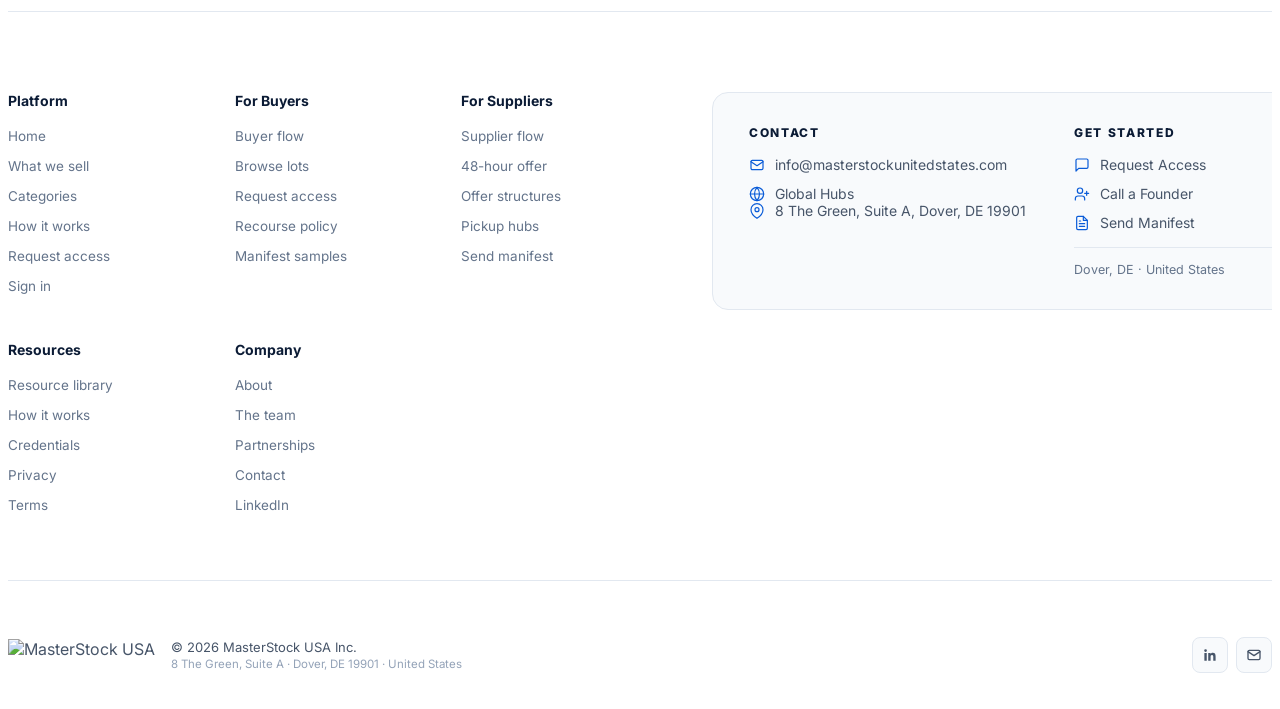
==== commit 0a1817f1: "Reposition site as cross-border B2B trade finance platform Repositioning from "buyer platform for US" ====
--- a/about/index.html
+++ b/about/index.html
@@ -6,22 +6,22 @@
 <title>Company | MasterStock USA</title>
 <link rel="icon" type="image/png" href="/images/logo-final.png" />
 <link rel="apple-touch-icon" href="/images/logo-final.png" />
-<meta name="description" content="MasterStock USA is built for buyers tired of auction floors. Vetted lots, full manifests, written recourse. Delaware C-Corp. Two founders on every deal." />
+<meta name="description" content="MasterStock USA is the cross-border B2B trade finance platform for US liquidation. Net-30 credit + curated catalog for Tier-1 LatAm importers. Delaware C-Corp. Two founders on every deal." />
 <link rel="canonical" href="https://www.masterstockunitedstates.com/about/" />
 
 <!-- Open Graph -->
 <meta property="og:type" content="website" />
 <meta property="og:url" content="https://www.masterstockunitedstates.com/about/" />
 <meta property="og:site_name" content="MasterStock USA" />
-<meta property="og:title" content="About | MasterStock USA, tech-enabled cross-border wholesale operator" />
-<meta property="og:description" content="Delaware-incorporated. D-U-N-S registered. Two founders. Anchor customer: Via Trading. US-domestic operator aggregating excess inventory for vetted Tier-1 LATAM importers." />
+<meta property="og:title" content="About | MasterStock USA, cross-border B2B trade finance platform for US liquidation" />
+<meta property="og:description" content="Delaware-incorporated. D-U-N-S registered. Two founders. Anchor customer: Via Trading. Cross-border B2B trade finance + sourcing infrastructure for the US→LatAm liquidation flow." />
 <meta property="og:image" content="https://www.masterstockunitedstates.com/images/logo-final.png" />
 <meta property="og:locale" content="en_US" />
 
 <!-- Twitter Card -->
 <meta name="twitter:card" content="summary_large_image" />
 <meta name="twitter:title" content="About | MasterStock USA" />
-<meta name="twitter:description" content="Tech-enabled cross-border wholesale operator. Delaware-incorporated. D-U-N-S registered." />
+<meta name="twitter:description" content="Cross-border B2B trade finance platform for US liquidation. Net-30 for Tier-1 LatAm importers. Delaware-incorporated. D-U-N-S registered." />
 <meta name="twitter:image" content="https://www.masterstockunitedstates.com/images/logo-final.png" />
 
 <!-- Resource hints -->
@@ -53,7 +53,7 @@
     "legalName": "MasterStock USA Inc.",
     "url": "https://www.masterstockunitedstates.com/",
     "logo": "https://www.masterstockunitedstates.com/images/logo-final.png",
-    "description": "MasterStock USA Inc. is a tech-enabled cross-border wholesale operator. The company aggregates excess US inventory and sells to vetted Tier-1 LATAM importers. Comparable to Nowports, KLog, and Flexport in operator framing.",
+    "description": "MasterStock USA Inc. is a cross-border B2B trade finance platform for US liquidation. The company extends Net-30 credit to Tier-1 LATAM importers buying US overstock and returns, paying US suppliers upfront and underwriting the receivable. Closest comparables: Mundi (MX→US trade finance), Marco Financial (LatAm-US receivables financing), Stenn (global trade finance), Modifi (B2B BNPL for cross-border trade).",
     "foundingDate": "2025",
     "address": {
       "@type": "PostalAddress",
@@ -69,7 +69,7 @@
       { "@type": "Person", "name": "Jose Palomino" },
       { "@type": "Person", "name": "Esteban Gonzalez" }
     ],
-    "knowsAbout": ["Cross-border wholesale", "Excess inventory aggregation", "Tier-1 LATAM importers", "US-domestic operations"]
+    "knowsAbout": ["Cross-border B2B trade finance", "Net-30 credit underwriting", "US liquidation sourcing", "Tier-1 LATAM importers", "Embedded finance", "B2B BNPL"]
   }
 }
 </script>
@@ -1033,7 +1033,7 @@
             <div class="nav-mega-cols">
               <div>
                 <div class="nav-mega-col-h" data-es="Sobre nosotros">About us</div>
-                <a href="/about/#story" class="nav-mega-item"><span class="nav-mega-item-title" data-es="Nuestra historia">Our story</span><span class="nav-mega-item-desc" data-es="Por qué construimos un operador mayorista transfronterizo.">Why we built a cross-border wholesale operator.</span></a>
+                <a href="/about/#story" class="nav-mega-item"><span class="nav-mega-item-title" data-es="Nuestra historia">Our story</span><span class="nav-mega-item-desc" data-es="Por qué construimos la capa de crédito que el comercio cross-border necesitaba.">Why we built the credit layer cross-border trade was missing.</span></a>
                 <a href="/about/#team" class="nav-mega-item"><span class="nav-mega-item-title" data-es="El equipo">The team</span><span class="nav-mega-item-desc" data-es="Jose y Esteban. Toda oferta lleva la firma de uno de nosotros.">Jose and Esteban. Every offer is signed by one of us.</span></a>
                 <a href="/about/#trust" class="nav-mega-item"><span class="nav-mega-item-title" data-es="Credenciales">Credentials</span><span class="nav-mega-item-desc" data-es="D-U-N-S, incorporación en Delaware, banca en EE. UU.">D-U-N-S, Delaware incorporation, US banking.</span></a>
               </div>
@@ -1206,9 +1206,9 @@
     <div class="container-x">
       <div style="max-width: 760px;">
         <span class="section-eyebrow" data-reveal data-es="Nuestra historia">Our story</span>
-        <h2 class="section-title" data-reveal data-reveal-delay="1" data-es="Por qué construimos &lt;span class=&quot;bp2-grad&quot;&gt;un operador mayorista transfronterizo.&lt;/span&gt;">Why we built <span class="bp2-grad">a cross-border wholesale operator.</span></h2>
-        <p class="section-lead" data-reveal data-reveal-delay="2" data-es="MasterStock USA empezó con una observación: los compradores fuera de EE. UU. pagaban precios minoristas por inventario que estaba en bodegas de EE. UU., con descuento del 70%. Los pisos de subasta y las redes de brokers no los atendían, demasiado opacos, demasiado lentos, demasiado inclinados hacia los vendedores. Enviamos los primeros lotes en 2024 y nunca dejamos de contestar el teléfono.">
-          MasterStock USA started with one observation: buyers outside the US were paying retail prices for inventory that was sitting in US warehouses, marked down 70%. The auction floors and broker networks didn't serve them, too opaque, too slow, too tilted toward sellers. We started shipping the first lots in 2024 and never stopped picking up the phone.
+        <h2 class="section-title" data-reveal data-reveal-delay="1" data-es="Por qué construimos &lt;span class=&quot;bp2-grad&quot;&gt;la capa de crédito que el comercio cross-border necesitaba.&lt;/span&gt;">Why we built <span class="bp2-grad">the credit layer cross-border trade was missing.</span></h2>
+        <p class="section-lead" data-reveal data-reveal-delay="2" data-es="MasterStock USA empezó con dos observaciones. Primera: los importadores fuera de EE. UU. pagaban precio retail por inventario marcado 70% abajo en bodegas US. Segunda: incluso cuando podían acceder, tenían que atar 100% del capital upfront — los bancos US no extienden crédito comercial a importadores LatAm sin historia local, y los bancos LatAm cobran tasas locales sobre USD que no tienen. Construimos la capa que cierra ambos gaps: pagamos al supplier US en cash, embarcamos al importador LatAm con términos Net-30 y curamos cada lote contra su perfil de comprador. Cada deal alimenta nuestro modelo propietario de underwriting.">
+          MasterStock USA started with two observations. First: buyers outside the US were paying retail prices for inventory sitting in US warehouses, marked down 70%. Second: even when they could access it, they had to tie up 100% of the capital upfront — US banks don't extend trade credit to LatAm importers without local history, and LatAm banks charge local rates on USD they don't hold. We built the layer that closes both gaps: we pay the US supplier in cash, ship the LatAm importer with Net-30 terms, and score every lot against their buyer profile. Each deal feeds our proprietary underwriting model.
         </p>
       </div>
 
@@ -1456,9 +1456,9 @@
     <div class="container-x">
       <div style="max-width: 760px;">
         <span class="section-eyebrow" data-reveal data-es="Posicionamiento">Positioning</span>
-        <h2 class="section-title" data-reveal data-reveal-delay="1" data-es="Mayorista transfronterizo tech-enabled, &lt;span class=&quot;bp2-grad&quot;&gt;no otro marketplace.&lt;/span&gt;">Tech-enabled cross-border wholesale, <span class="bp2-grad">not another marketplace.</span></h2>
-        <p class="section-lead" data-reveal data-reveal-delay="2" data-es="Somos un operador mayorista transfronterizo tech-enabled. Comparables más cercanos: Nowports, KLog, Flexport, operadores, no plataformas. Mantenemos inventario, firmamos Bill of Sale, asumimos riesgo de recurso. Por eso los compradores regresan.">
-          We're a tech-enabled cross-border wholesale operator. Closest comparables: Nowports, KLog, Flexport, operators, not platforms. We hold inventory, sign Bill of Sale, take recourse risk. That's why buyers come back.
+        <h2 class="section-title" data-reveal data-reveal-delay="1" data-es="Plataforma de trade finance cross-border, &lt;span class=&quot;bp2-grad&quot;&gt;no otro marketplace ni broker.&lt;/span&gt;">Cross-border trade finance platform, <span class="bp2-grad">not another marketplace or broker.</span></h2>
+        <p class="section-lead" data-reveal data-reveal-delay="2" data-es="Somos una plataforma B2B de trade finance cross-border con sourcing infrastructure integrada. Comparables más cercanos: Mundi (MX→US), Marco Financial (LatAm-US), Stenn (global), Modifi (B2B BNPL). Underwriteamos crédito Net-30 a importadores Tier-1 con un modelo propietario que se alimenta de cada deal originado. Mantenemos title sobre la mercancía hasta el pago, firmamos Bill of Sale y asumimos riesgo de recurso. Por eso los compradores serios regresan.">
+          We're a cross-border B2B trade finance platform with integrated sourcing infrastructure. Closest comparables: Mundi (MX→US), Marco Financial (LatAm-US), Stenn (global), Modifi (B2B BNPL). We underwrite Net-30 credit to Tier-1 importers using a proprietary model fed by every deal we originate. We retain title until payment, sign Bill of Sale, take recourse risk. That's why serious buyers come back.
         </p>
       </div>
 
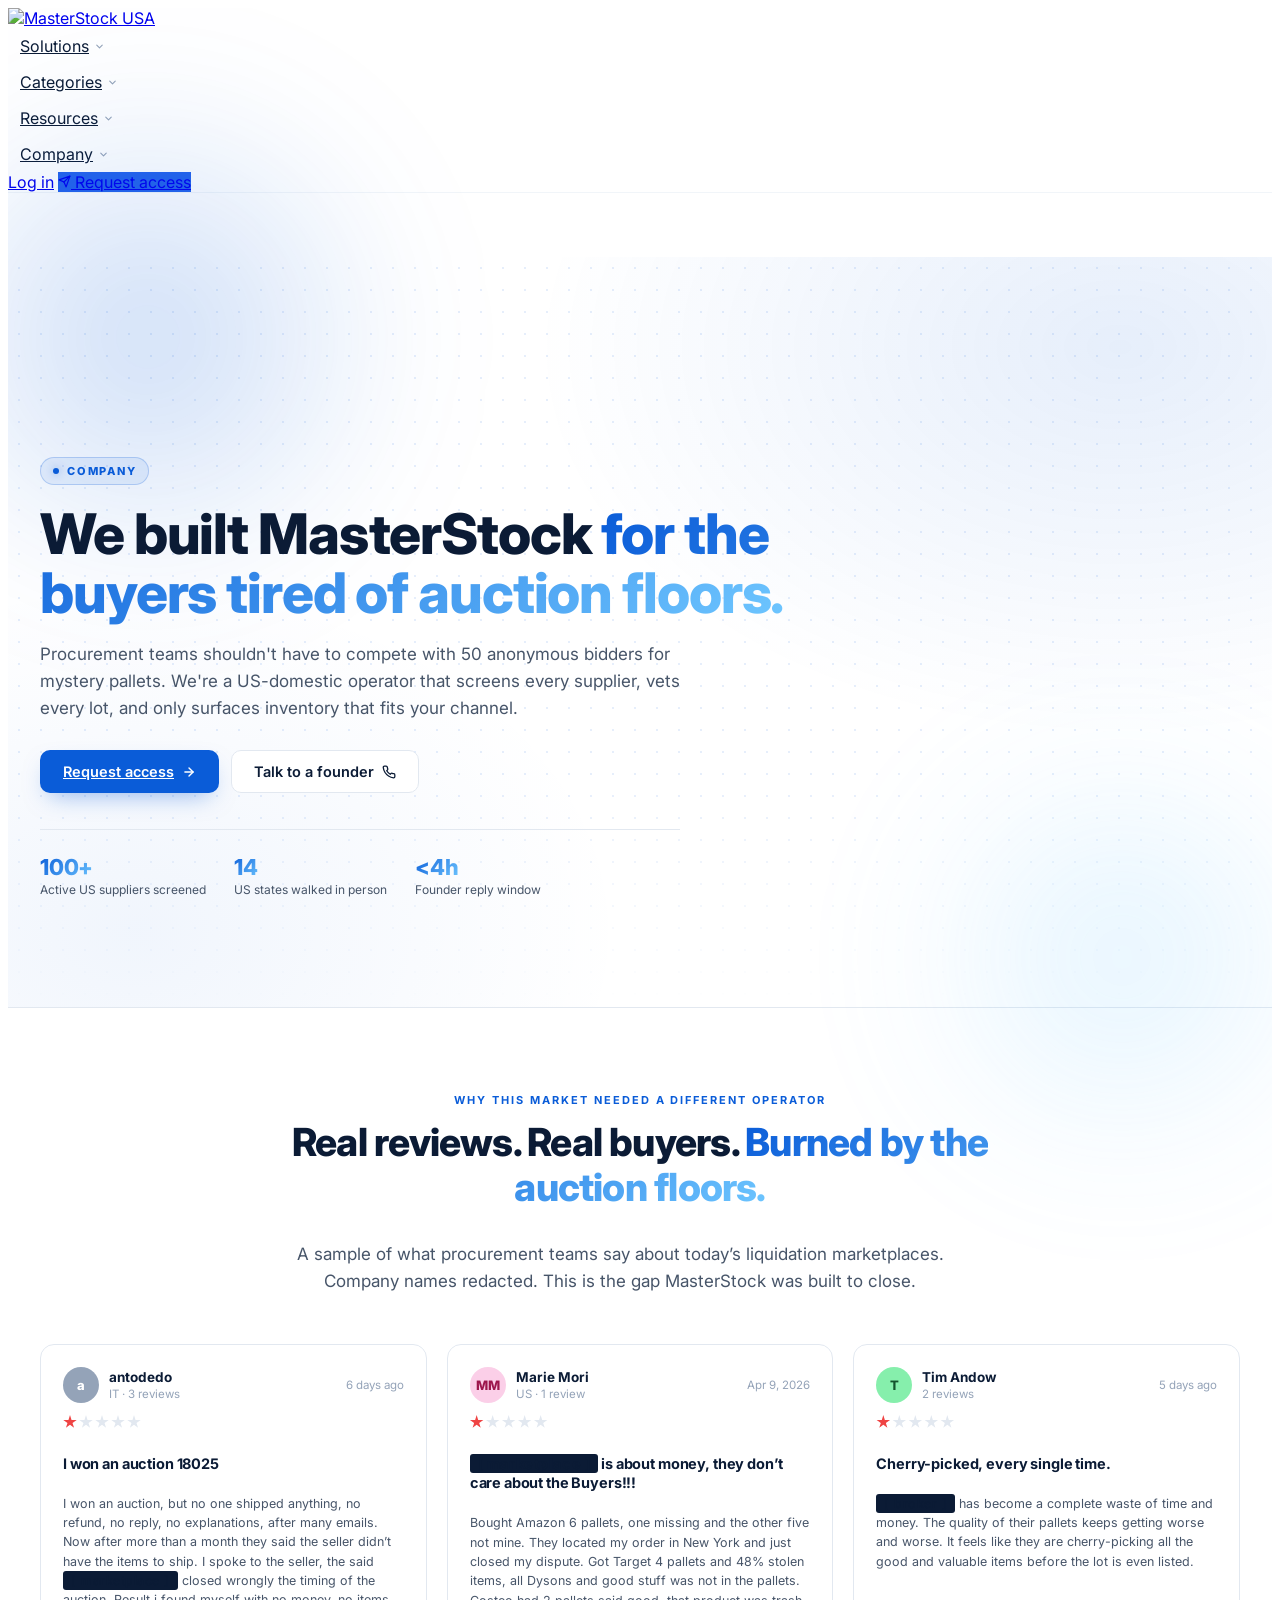
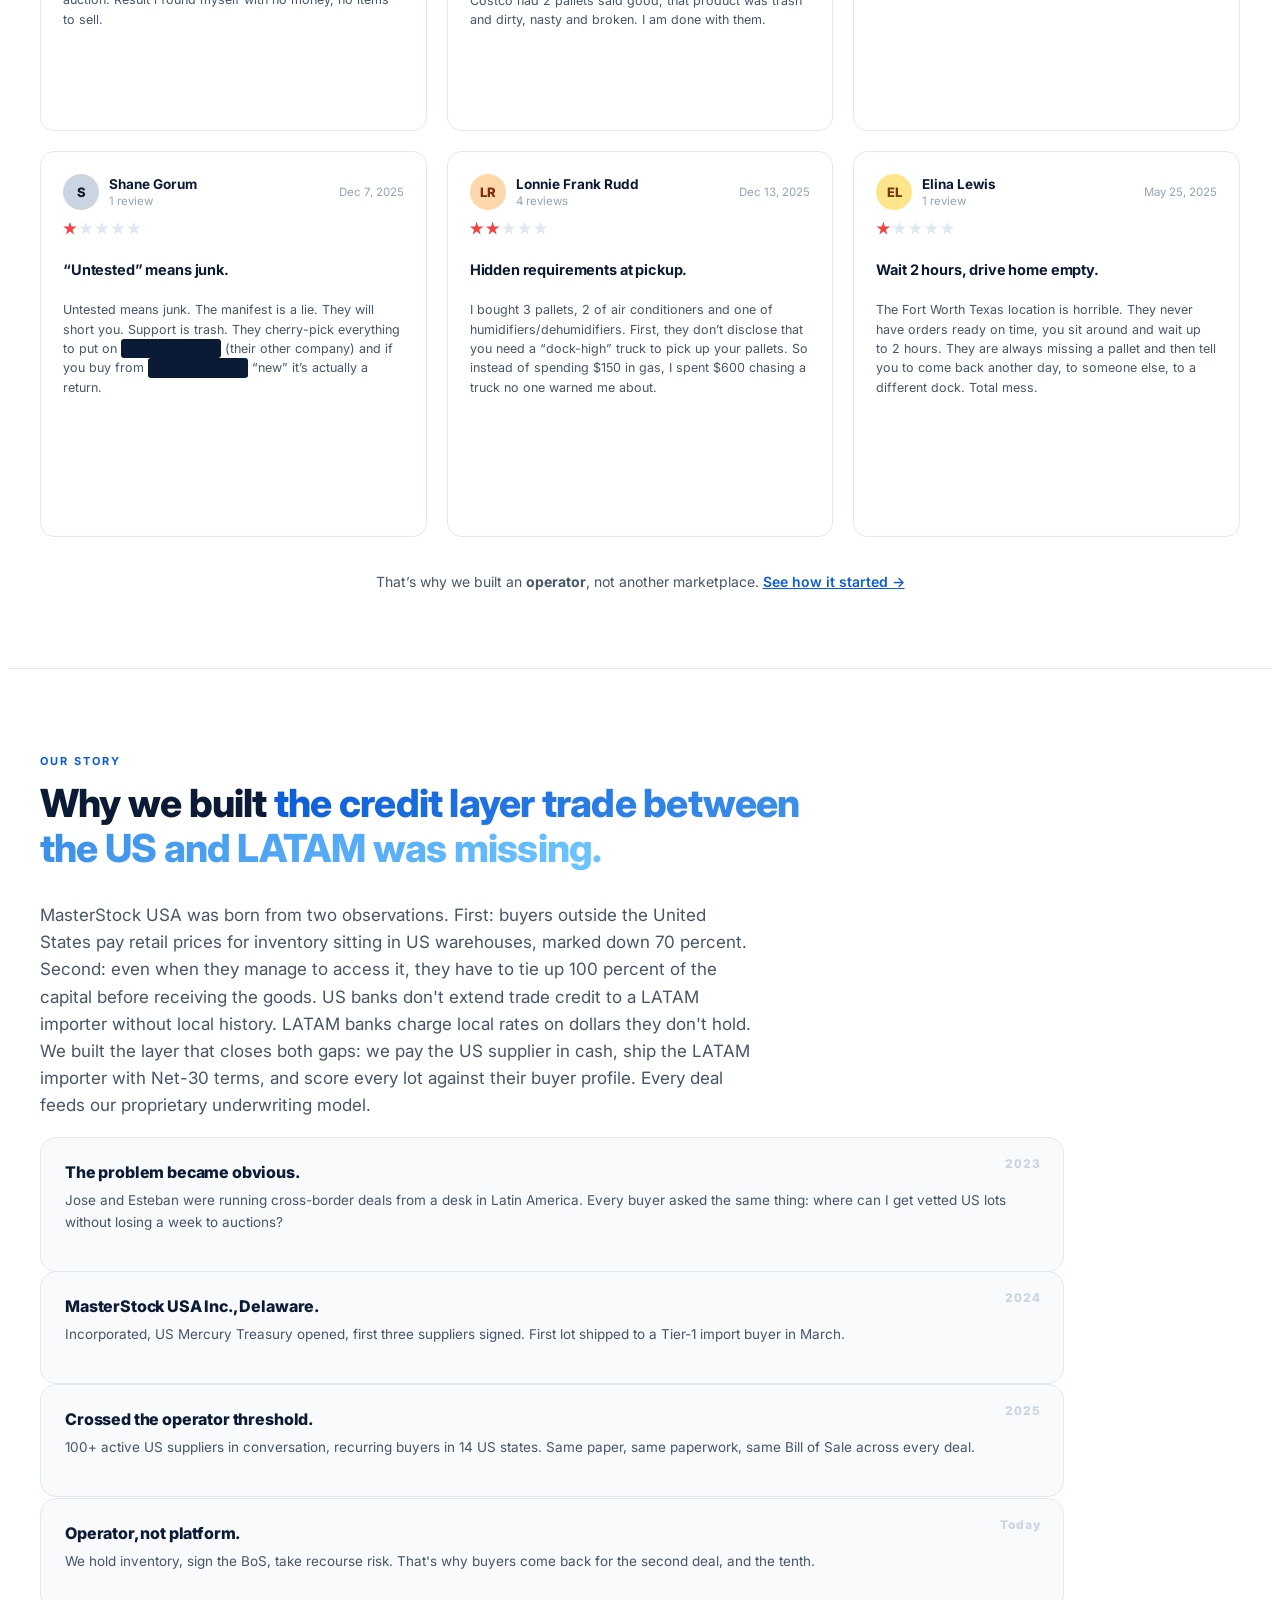
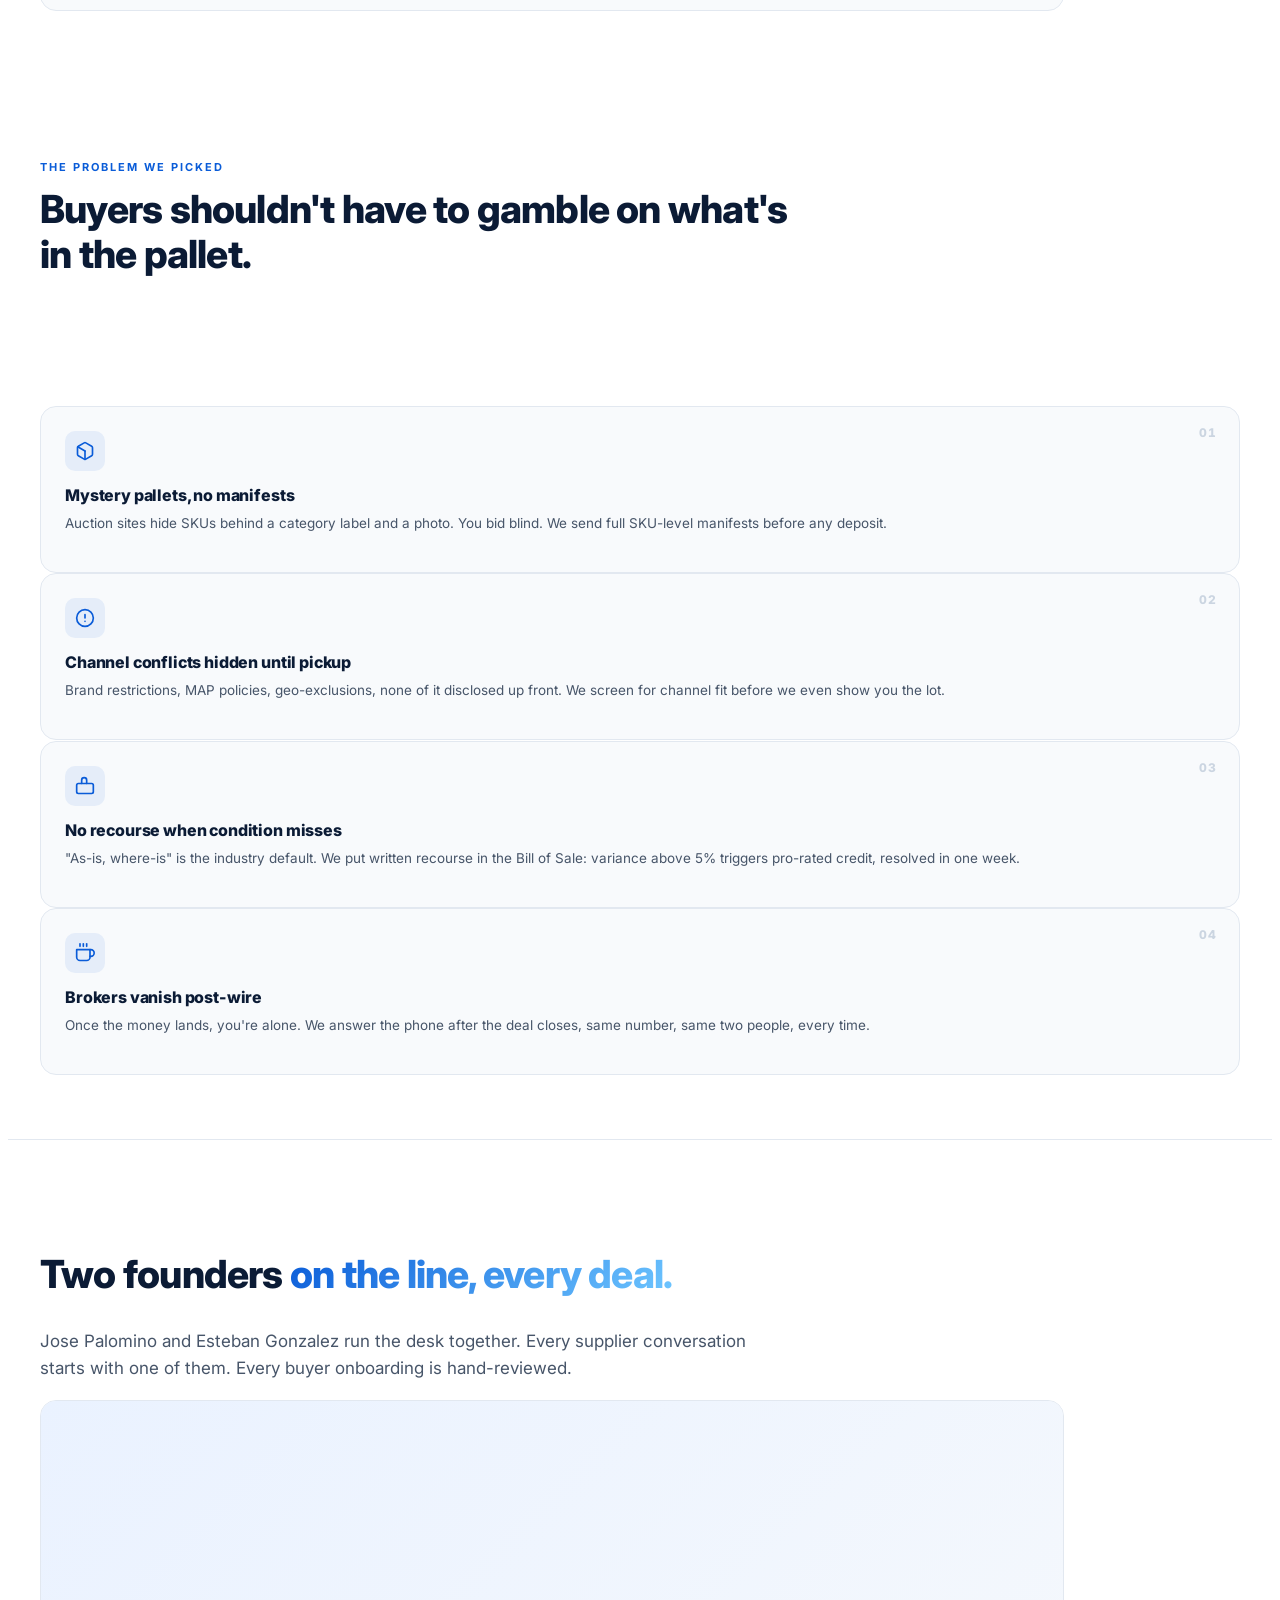
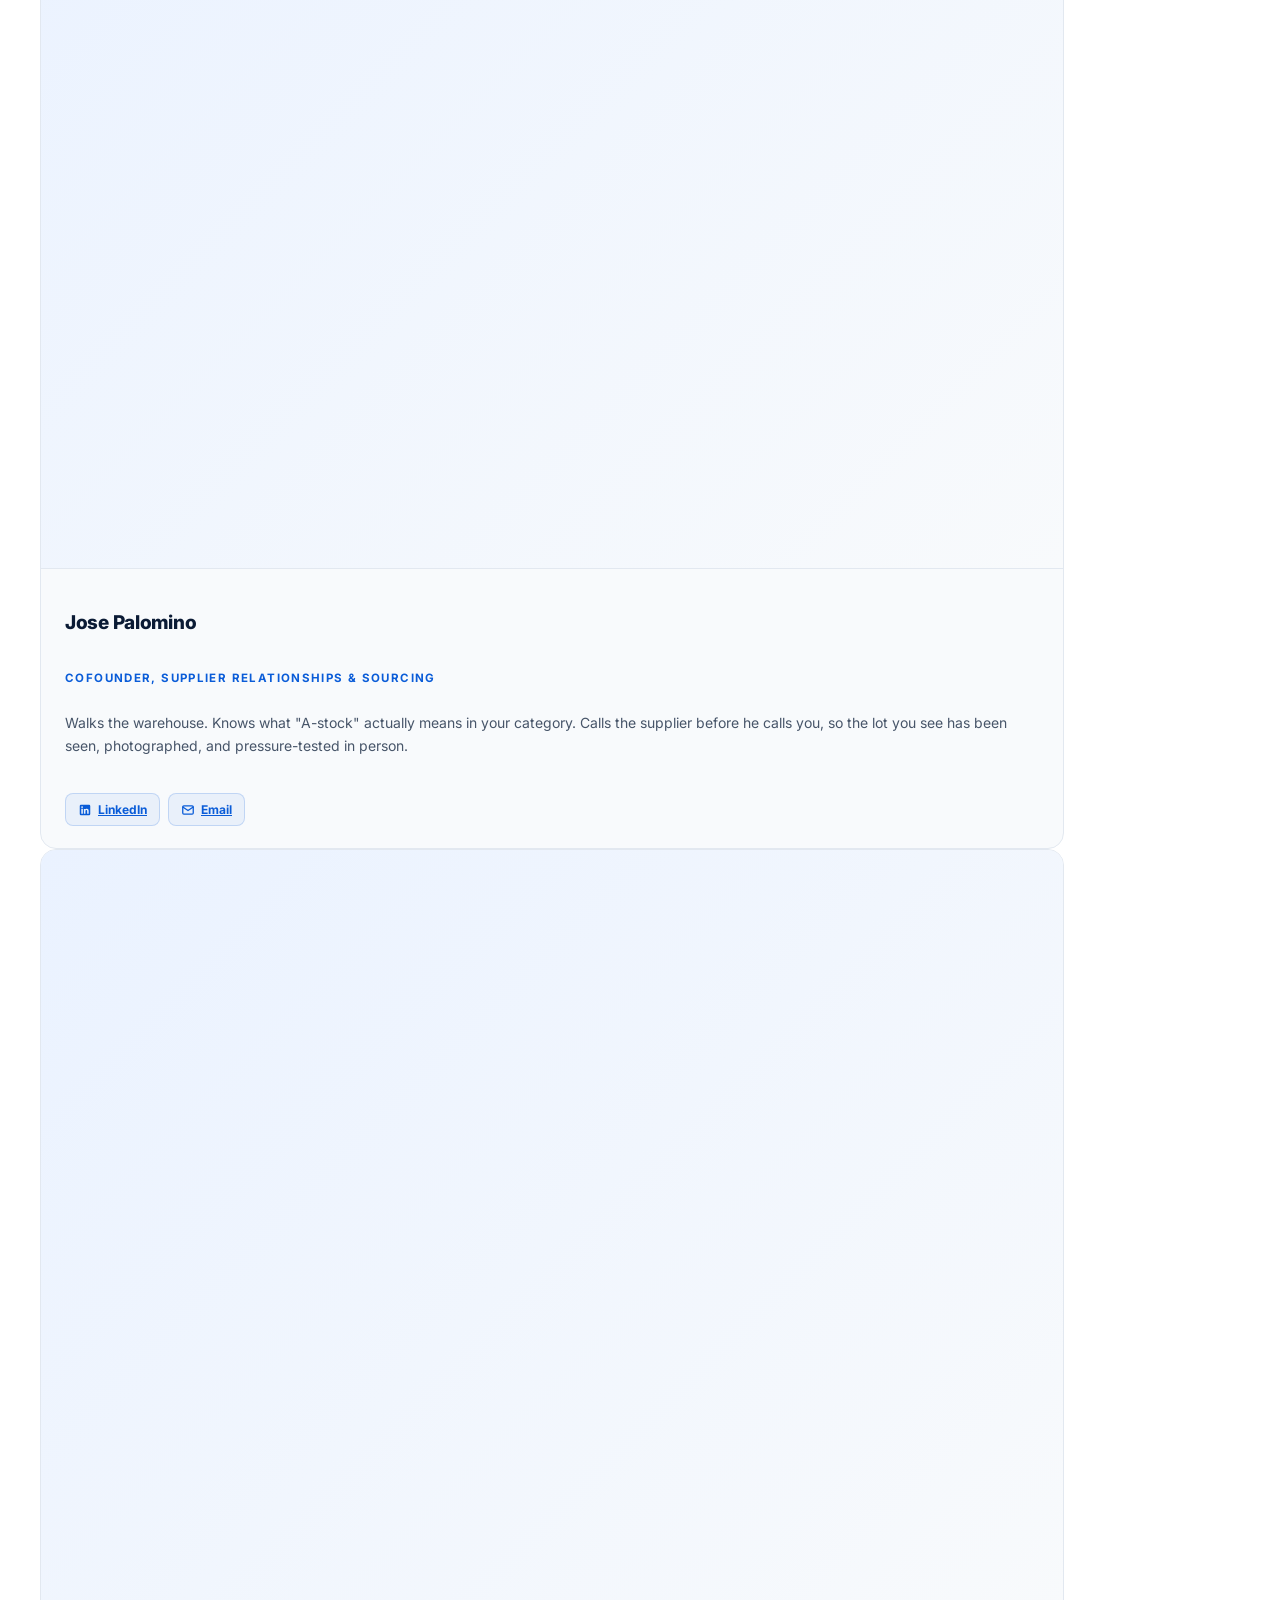
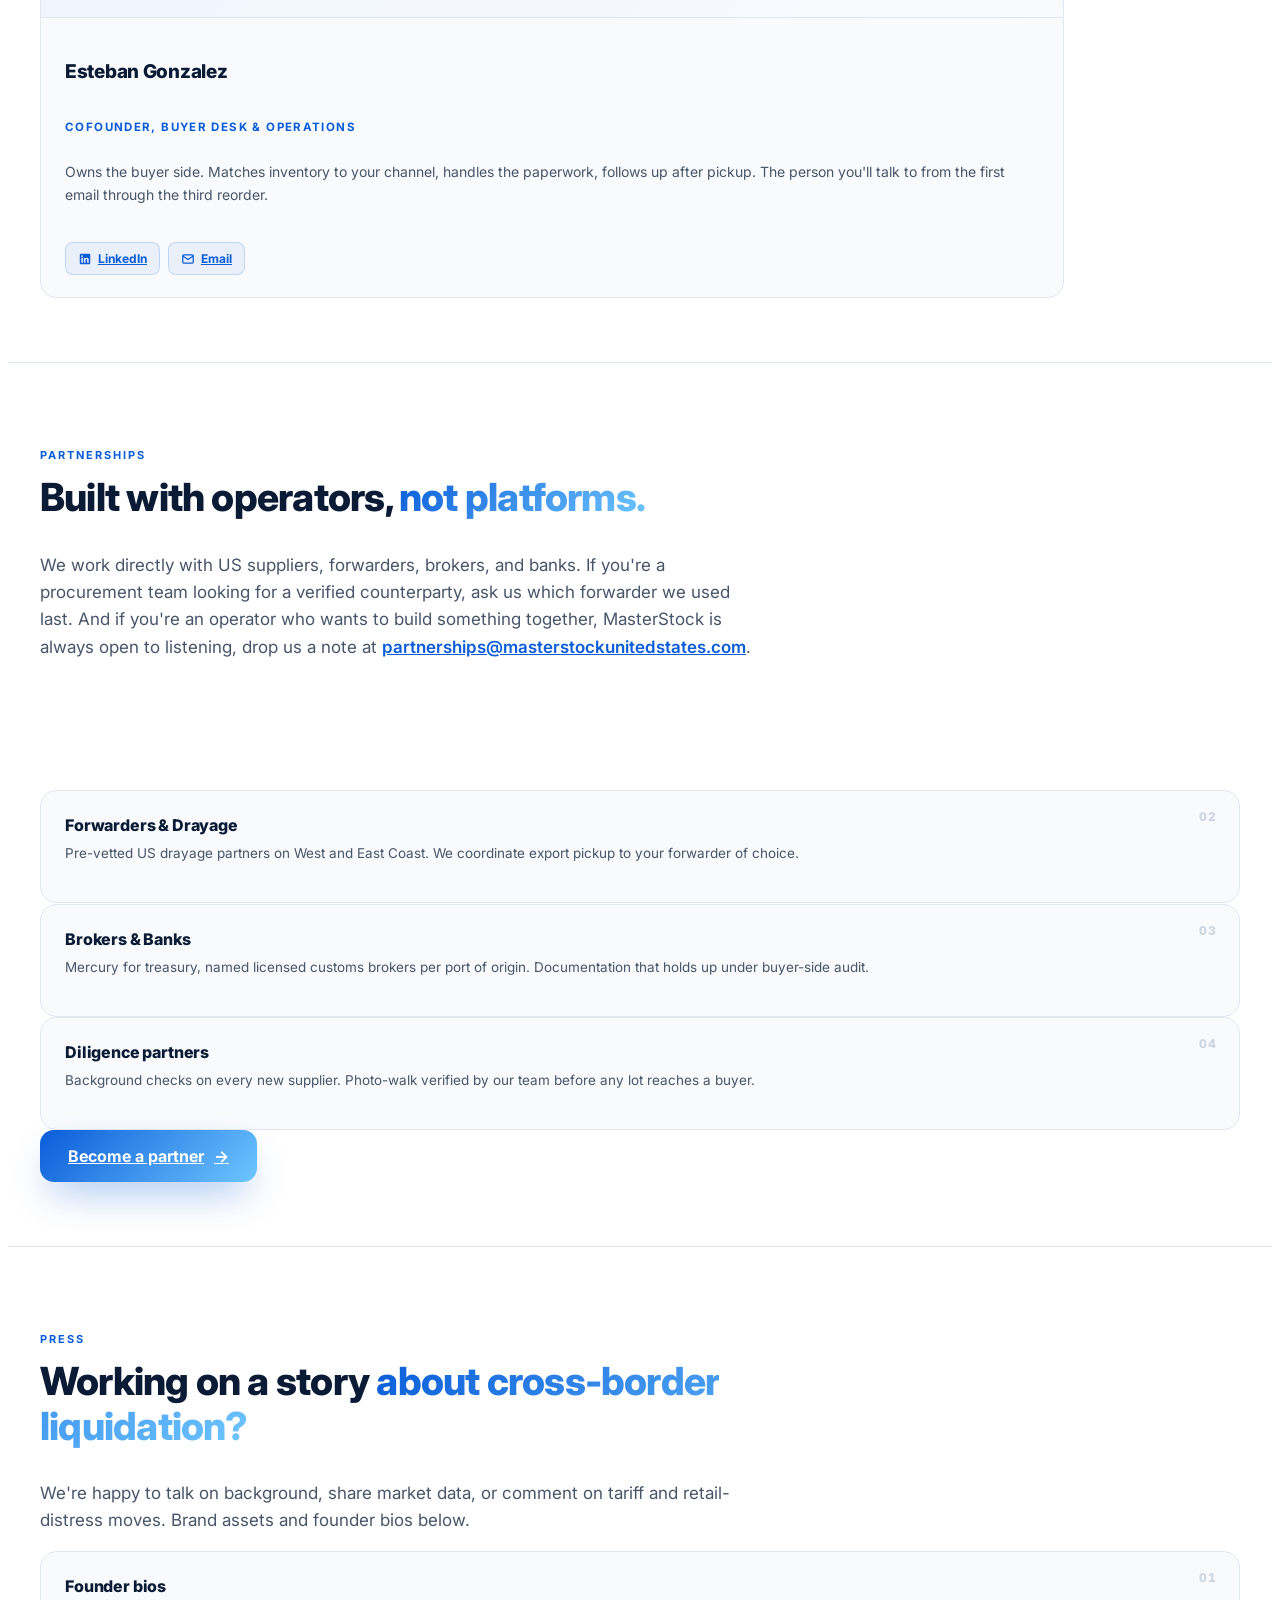
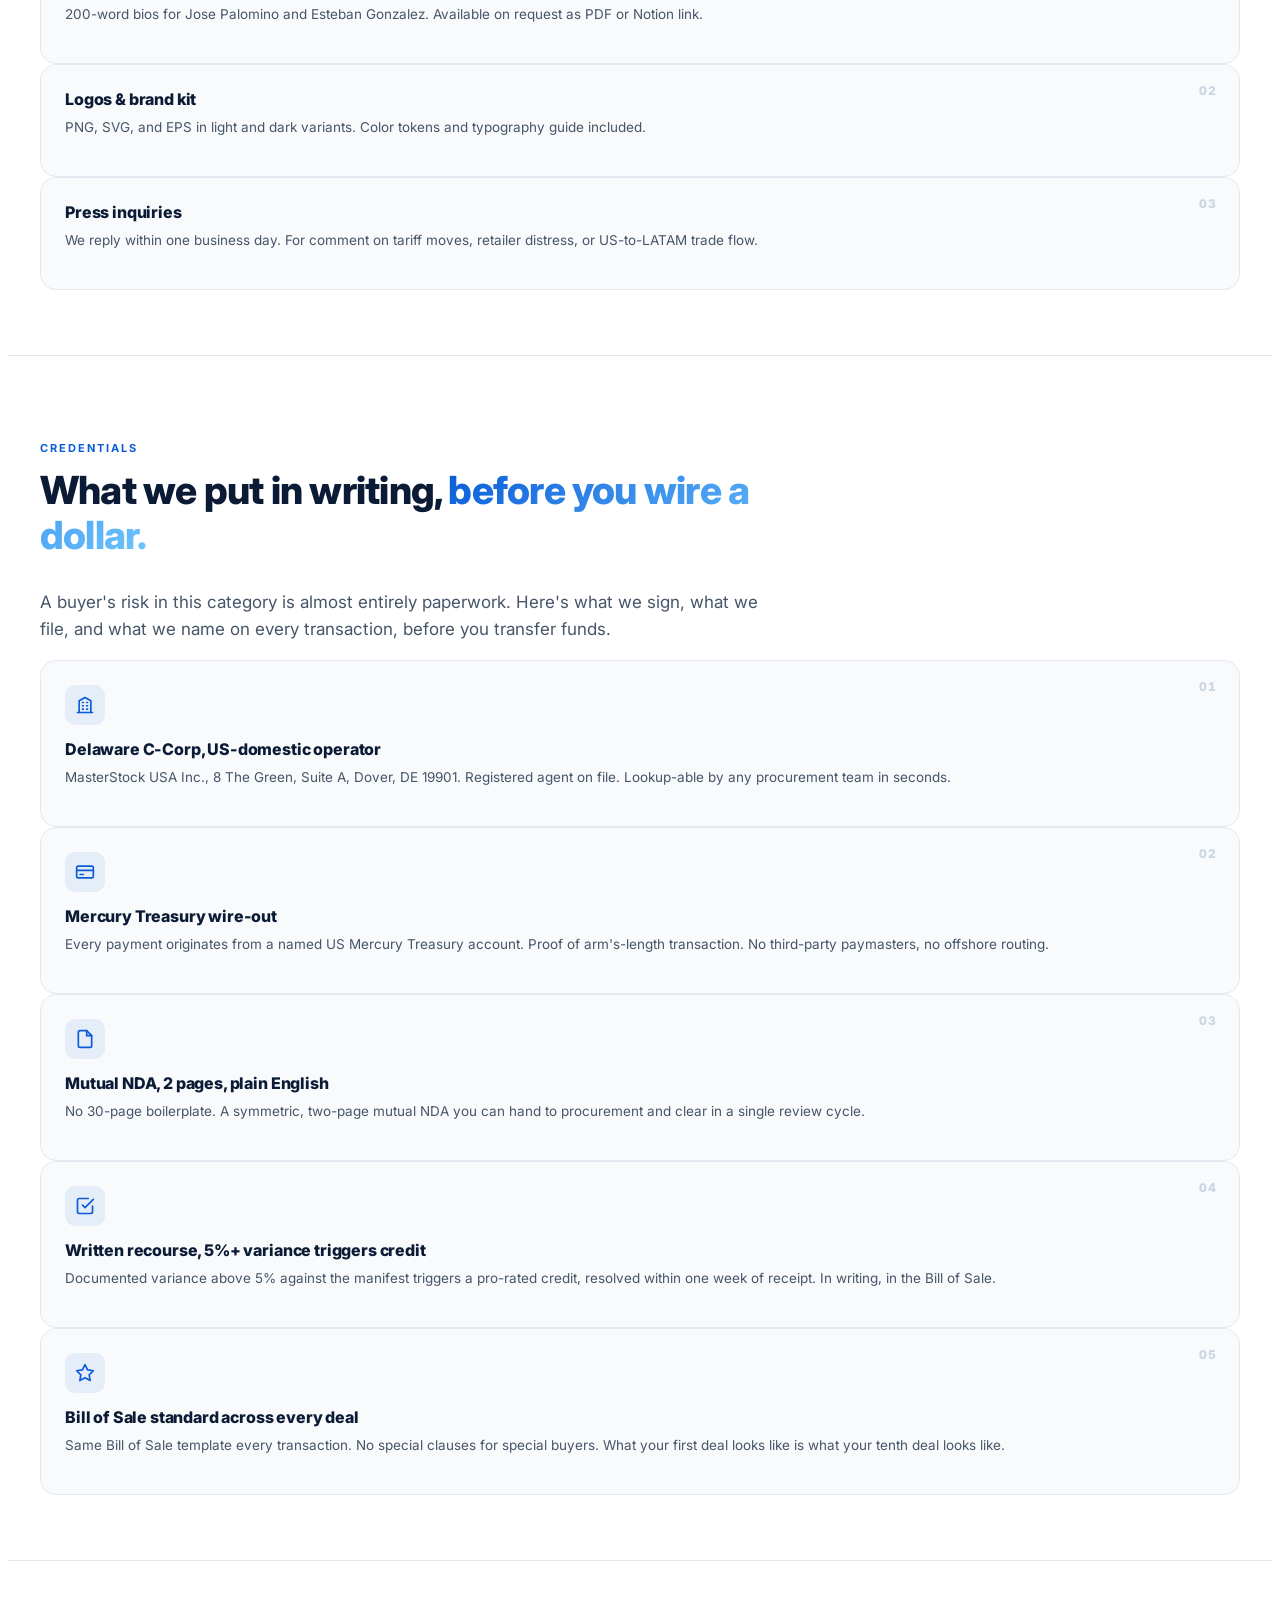
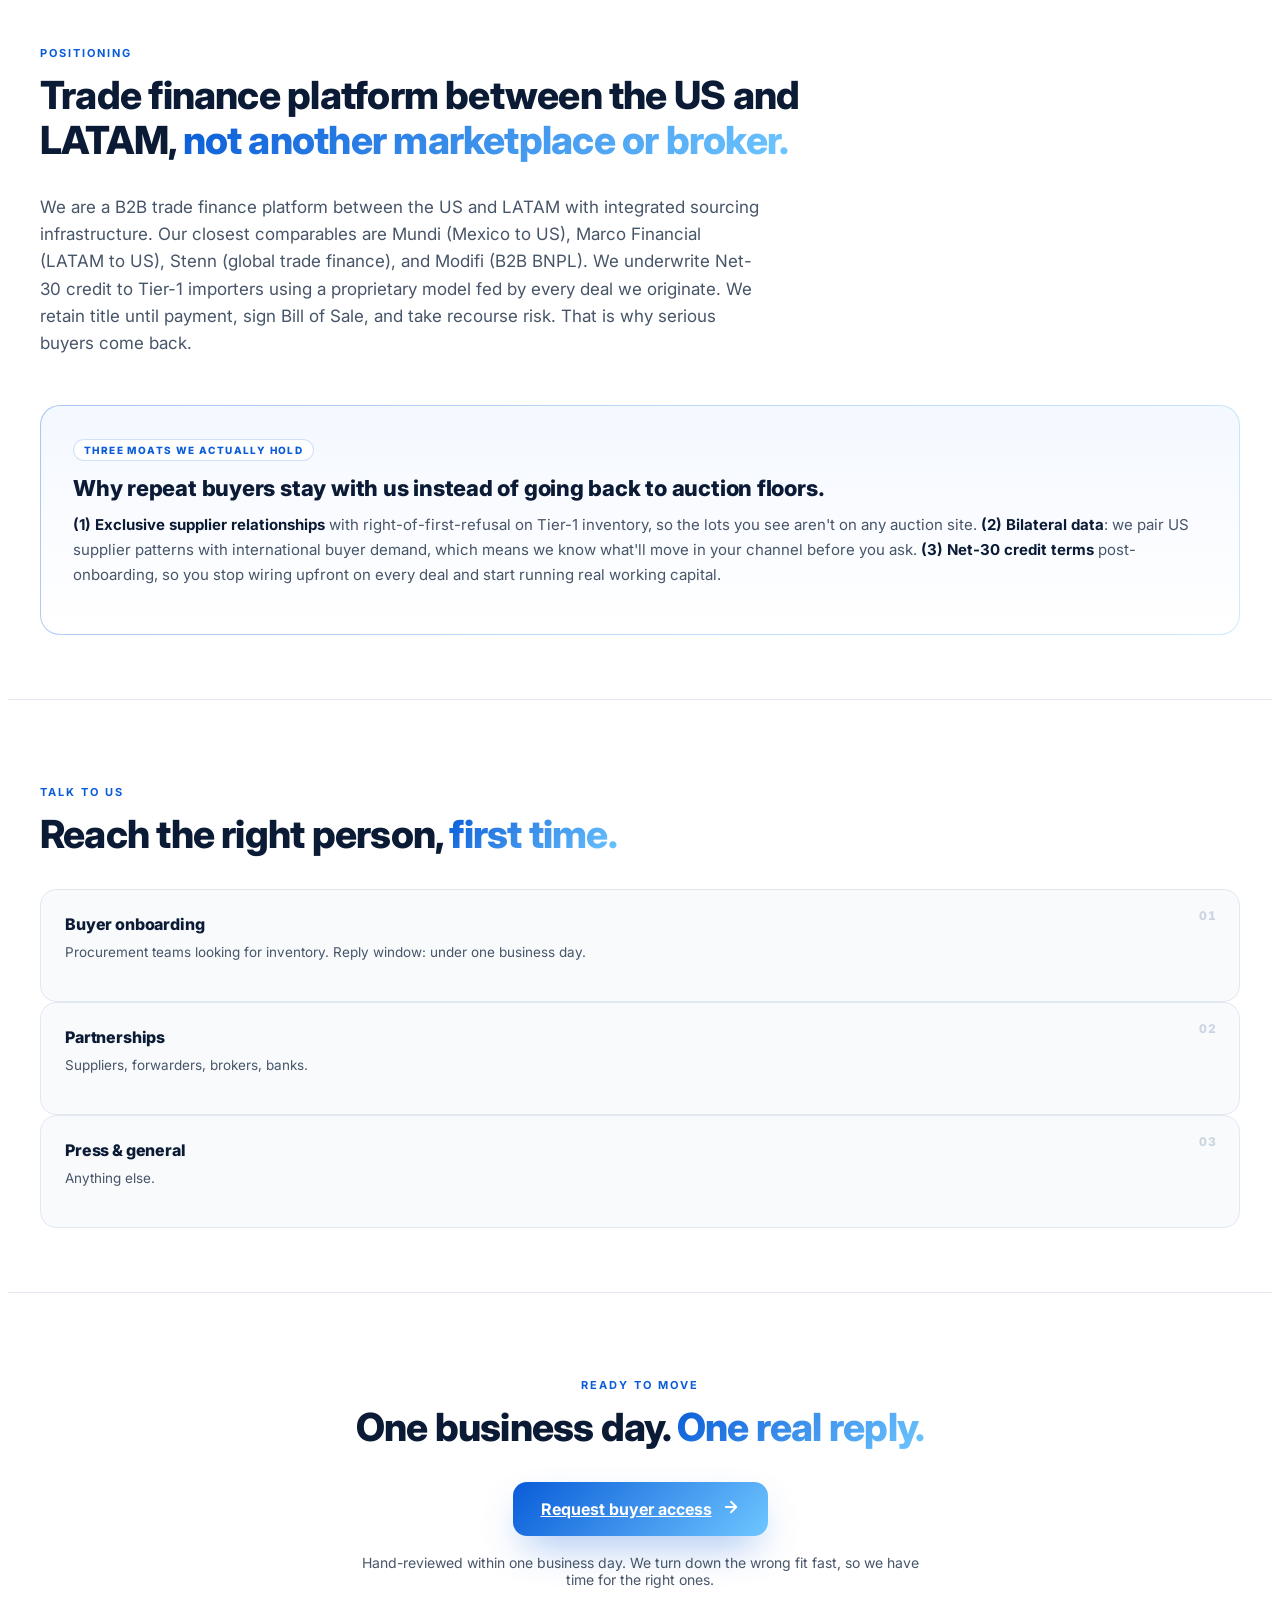
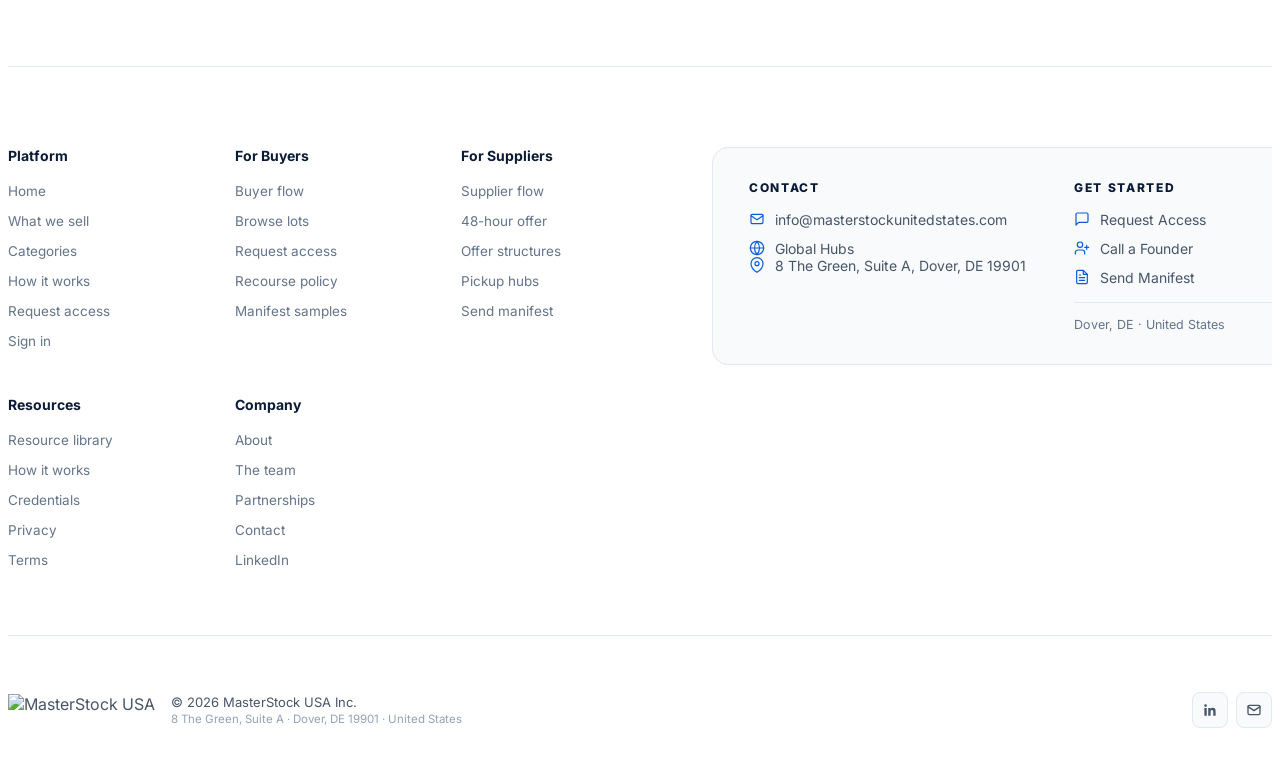
==== commit 731f7f19: "Refine positioning copy: LATAM uppercase, drop arrows, stronger language - Replace "LatAm" with "LAT" ====
--- a/about/index.html
+++ b/about/index.html
@@ -6,7 +6,7 @@
 <title>Company | MasterStock USA</title>
 <link rel="icon" type="image/png" href="/images/logo-final.png" />
 <link rel="apple-touch-icon" href="/images/logo-final.png" />
-<meta name="description" content="MasterStock USA is the cross-border B2B trade finance platform for US liquidation. Net-30 credit + curated catalog for Tier-1 LatAm importers. Delaware C-Corp. Two founders on every deal." />
+<meta name="description" content="MasterStock USA is the cross-border B2B trade finance platform for US liquidation. Net-30 credit + curated catalog for Tier-1 LATAM importers. Delaware C-Corp. Two founders on every deal." />
 <link rel="canonical" href="https://www.masterstockunitedstates.com/about/" />
 
 <!-- Open Graph -->
@@ -14,14 +14,14 @@
 <meta property="og:url" content="https://www.masterstockunitedstates.com/about/" />
 <meta property="og:site_name" content="MasterStock USA" />
 <meta property="og:title" content="About | MasterStock USA, cross-border B2B trade finance platform for US liquidation" />
-<meta property="og:description" content="Delaware-incorporated. D-U-N-S registered. Two founders. Anchor customer: Via Trading. Cross-border B2B trade finance + sourcing infrastructure for the US→LatAm liquidation flow." />
+<meta property="og:description" content="Delaware-incorporated. D-U-N-S registered. Two founders. Anchor customer: Via Trading. Cross-border B2B trade finance + sourcing infrastructure for the US to LATAM liquidation flow." />
 <meta property="og:image" content="https://www.masterstockunitedstates.com/images/logo-final.png" />
 <meta property="og:locale" content="en_US" />
 
 <!-- Twitter Card -->
 <meta name="twitter:card" content="summary_large_image" />
 <meta name="twitter:title" content="About | MasterStock USA" />
-<meta name="twitter:description" content="Cross-border B2B trade finance platform for US liquidation. Net-30 for Tier-1 LatAm importers. Delaware-incorporated. D-U-N-S registered." />
+<meta name="twitter:description" content="Cross-border B2B trade finance platform for US liquidation. Net-30 for Tier-1 LATAM importers. Delaware-incorporated. D-U-N-S registered." />
 <meta name="twitter:image" content="https://www.masterstockunitedstates.com/images/logo-final.png" />
 
 <!-- Resource hints -->
@@ -53,7 +53,7 @@
     "legalName": "MasterStock USA Inc.",
     "url": "https://www.masterstockunitedstates.com/",
     "logo": "https://www.masterstockunitedstates.com/images/logo-final.png",
-    "description": "MasterStock USA Inc. is a cross-border B2B trade finance platform for US liquidation. The company extends Net-30 credit to Tier-1 LATAM importers buying US overstock and returns, paying US suppliers upfront and underwriting the receivable. Closest comparables: Mundi (MX→US trade finance), Marco Financial (LatAm-US receivables financing), Stenn (global trade finance), Modifi (B2B BNPL for cross-border trade).",
+    "description": "MasterStock USA Inc. is a cross-border B2B trade finance platform for US liquidation. The company extends Net-30 credit to Tier-1 LATAM importers buying US overstock and returns, paying US suppliers upfront and underwriting the receivable. Closest comparables: Mundi (Mexico to US trade finance), Marco Financial (LATAM-US receivables financing), Stenn (global trade finance), Modifi (B2B BNPL for cross-border trade).",
     "foundingDate": "2025",
     "address": {
       "@type": "PostalAddress",
@@ -1206,9 +1206,9 @@
     <div class="container-x">
       <div style="max-width: 760px;">
         <span class="section-eyebrow" data-reveal data-es="Nuestra historia">Our story</span>
-        <h2 class="section-title" data-reveal data-reveal-delay="1" data-es="Por qué construimos &lt;span class=&quot;bp2-grad&quot;&gt;la capa de crédito que el comercio cross-border necesitaba.&lt;/span&gt;">Why we built <span class="bp2-grad">the credit layer cross-border trade was missing.</span></h2>
-        <p class="section-lead" data-reveal data-reveal-delay="2" data-es="MasterStock USA empezó con dos observaciones. Primera: los importadores fuera de EE. UU. pagaban precio retail por inventario marcado 70% abajo en bodegas US. Segunda: incluso cuando podían acceder, tenían que atar 100% del capital upfront — los bancos US no extienden crédito comercial a importadores LatAm sin historia local, y los bancos LatAm cobran tasas locales sobre USD que no tienen. Construimos la capa que cierra ambos gaps: pagamos al supplier US en cash, embarcamos al importador LatAm con términos Net-30 y curamos cada lote contra su perfil de comprador. Cada deal alimenta nuestro modelo propietario de underwriting.">
-          MasterStock USA started with two observations. First: buyers outside the US were paying retail prices for inventory sitting in US warehouses, marked down 70%. Second: even when they could access it, they had to tie up 100% of the capital upfront — US banks don't extend trade credit to LatAm importers without local history, and LatAm banks charge local rates on USD they don't hold. We built the layer that closes both gaps: we pay the US supplier in cash, ship the LatAm importer with Net-30 terms, and score every lot against their buyer profile. Each deal feeds our proprietary underwriting model.
+        <h2 class="section-title" data-reveal data-reveal-delay="1" data-es="Por qué construimos &lt;span class=&quot;bp2-grad&quot;&gt;la capa de crédito que le faltaba al comercio entre Estados Unidos y LATAM.&lt;/span&gt;">Why we built <span class="bp2-grad">the credit layer trade between the US and LATAM was missing.</span></h2>
+        <p class="section-lead" data-reveal data-reveal-delay="2" data-es="MasterStock USA nació de dos observaciones. La primera: los importadores fuera de Estados Unidos pagan precio retail por inventario que está en bodegas estadounidenses con descuento del 70 por ciento. La segunda: incluso cuando logran acceder, tienen que atar el 100 por ciento del capital antes de recibir la mercancía. Los bancos en Estados Unidos no le dan crédito comercial a un importador en LATAM sin historia local. Los bancos en LATAM cobran tasas locales sobre dólares que no tienen. Construimos la capa que cierra esos dos huecos: le pagamos al supplier estadounidense en efectivo, le embarcamos la mercancía al importador en LATAM con términos Net-30 y puntuamos cada lote contra su perfil de comprador. Cada operación alimenta nuestro modelo propietario de underwriting.">
+          MasterStock USA was born from two observations. First: buyers outside the United States pay retail prices for inventory sitting in US warehouses, marked down 70 percent. Second: even when they manage to access it, they have to tie up 100 percent of the capital before receiving the goods. US banks don't extend trade credit to a LATAM importer without local history. LATAM banks charge local rates on dollars they don't hold. We built the layer that closes both gaps: we pay the US supplier in cash, ship the LATAM importer with Net-30 terms, and score every lot against their buyer profile. Every deal feeds our proprietary underwriting model.
         </p>
       </div>
 
@@ -1456,9 +1456,9 @@
     <div class="container-x">
       <div style="max-width: 760px;">
         <span class="section-eyebrow" data-reveal data-es="Posicionamiento">Positioning</span>
-        <h2 class="section-title" data-reveal data-reveal-delay="1" data-es="Plataforma de trade finance cross-border, &lt;span class=&quot;bp2-grad&quot;&gt;no otro marketplace ni broker.&lt;/span&gt;">Cross-border trade finance platform, <span class="bp2-grad">not another marketplace or broker.</span></h2>
-        <p class="section-lead" data-reveal data-reveal-delay="2" data-es="Somos una plataforma B2B de trade finance cross-border con sourcing infrastructure integrada. Comparables más cercanos: Mundi (MX→US), Marco Financial (LatAm-US), Stenn (global), Modifi (B2B BNPL). Underwriteamos crédito Net-30 a importadores Tier-1 con un modelo propietario que se alimenta de cada deal originado. Mantenemos title sobre la mercancía hasta el pago, firmamos Bill of Sale y asumimos riesgo de recurso. Por eso los compradores serios regresan.">
-          We're a cross-border B2B trade finance platform with integrated sourcing infrastructure. Closest comparables: Mundi (MX→US), Marco Financial (LatAm-US), Stenn (global), Modifi (B2B BNPL). We underwrite Net-30 credit to Tier-1 importers using a proprietary model fed by every deal we originate. We retain title until payment, sign Bill of Sale, take recourse risk. That's why serious buyers come back.
+        <h2 class="section-title" data-reveal data-reveal-delay="1" data-es="Plataforma de trade finance entre Estados Unidos y LATAM, &lt;span class=&quot;bp2-grad&quot;&gt;no otro marketplace ni otro broker.&lt;/span&gt;">Trade finance platform between the US and LATAM, <span class="bp2-grad">not another marketplace or broker.</span></h2>
+        <p class="section-lead" data-reveal data-reveal-delay="2" data-es="Somos una plataforma B2B de trade finance entre Estados Unidos y LATAM con sourcing infrastructure integrada. Nuestros comparables más cercanos son Mundi (Mexico a Estados Unidos), Marco Financial (LATAM a Estados Unidos), Stenn (trade finance global) y Modifi (B2B BNPL). Hacemos underwriting de crédito Net-30 a importadores Tier-1 con un modelo propietario que se alimenta de cada operación que originamos. Retenemos title sobre la mercancía hasta el pago, firmamos Bill of Sale y asumimos riesgo de recurso. Por eso los compradores serios regresan.">
+          We are a B2B trade finance platform between the US and LATAM with integrated sourcing infrastructure. Our closest comparables are Mundi (Mexico to US), Marco Financial (LATAM to US), Stenn (global trade finance), and Modifi (B2B BNPL). We underwrite Net-30 credit to Tier-1 importers using a proprietary model fed by every deal we originate. We retain title until payment, sign Bill of Sale, and take recourse risk. That is why serious buyers come back.
         </p>
       </div>
 
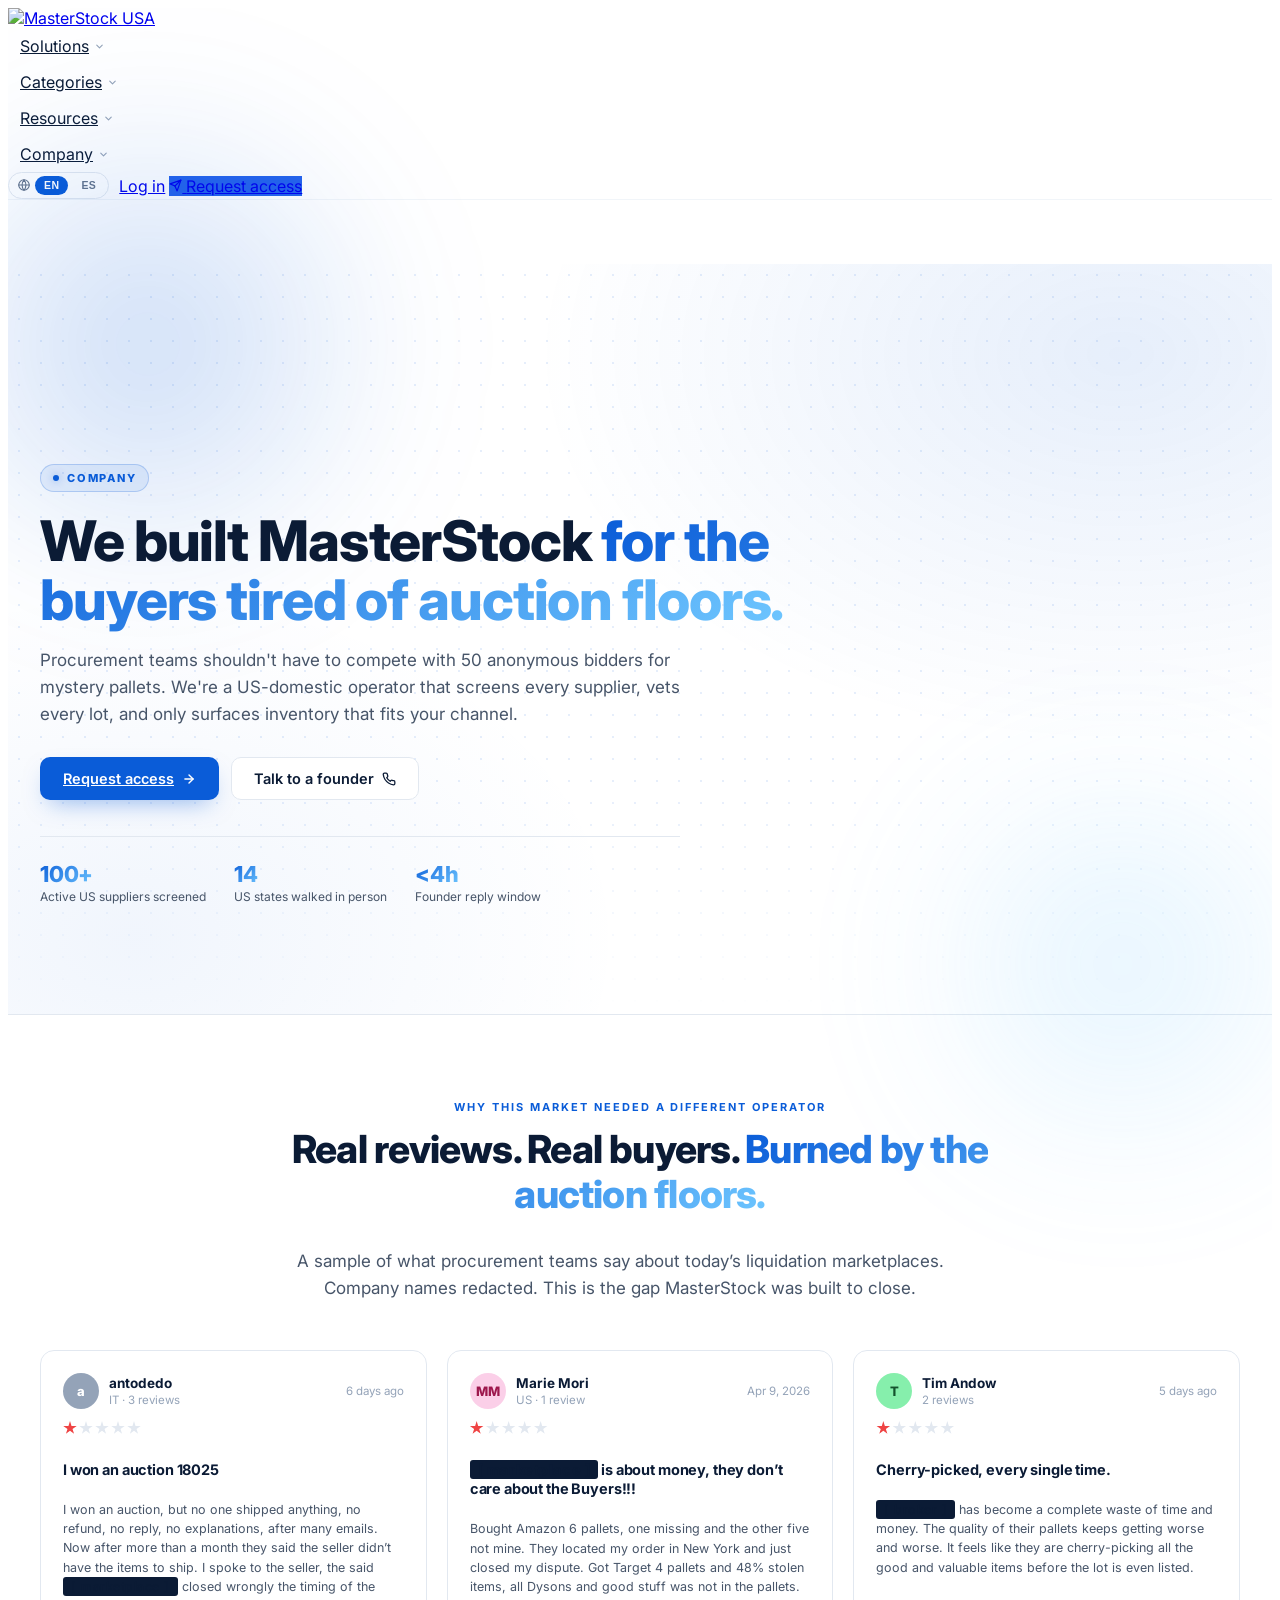
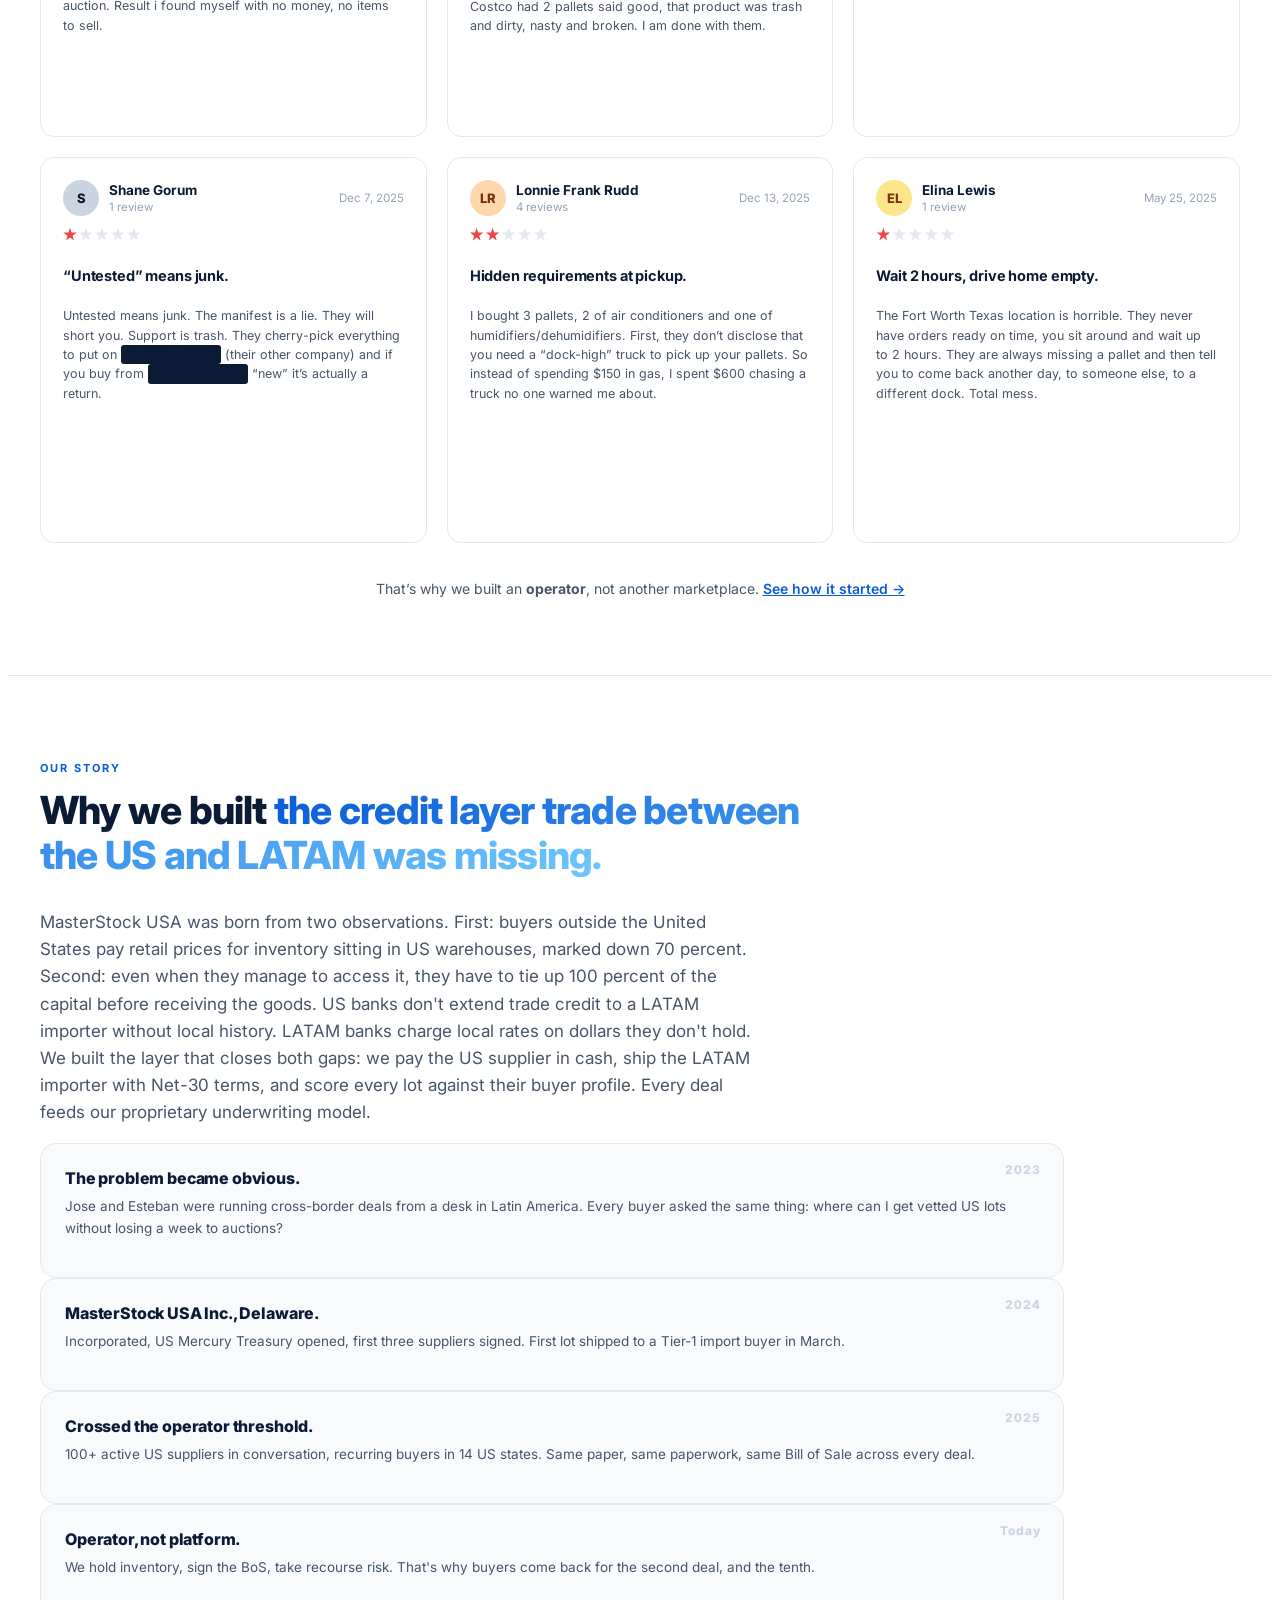
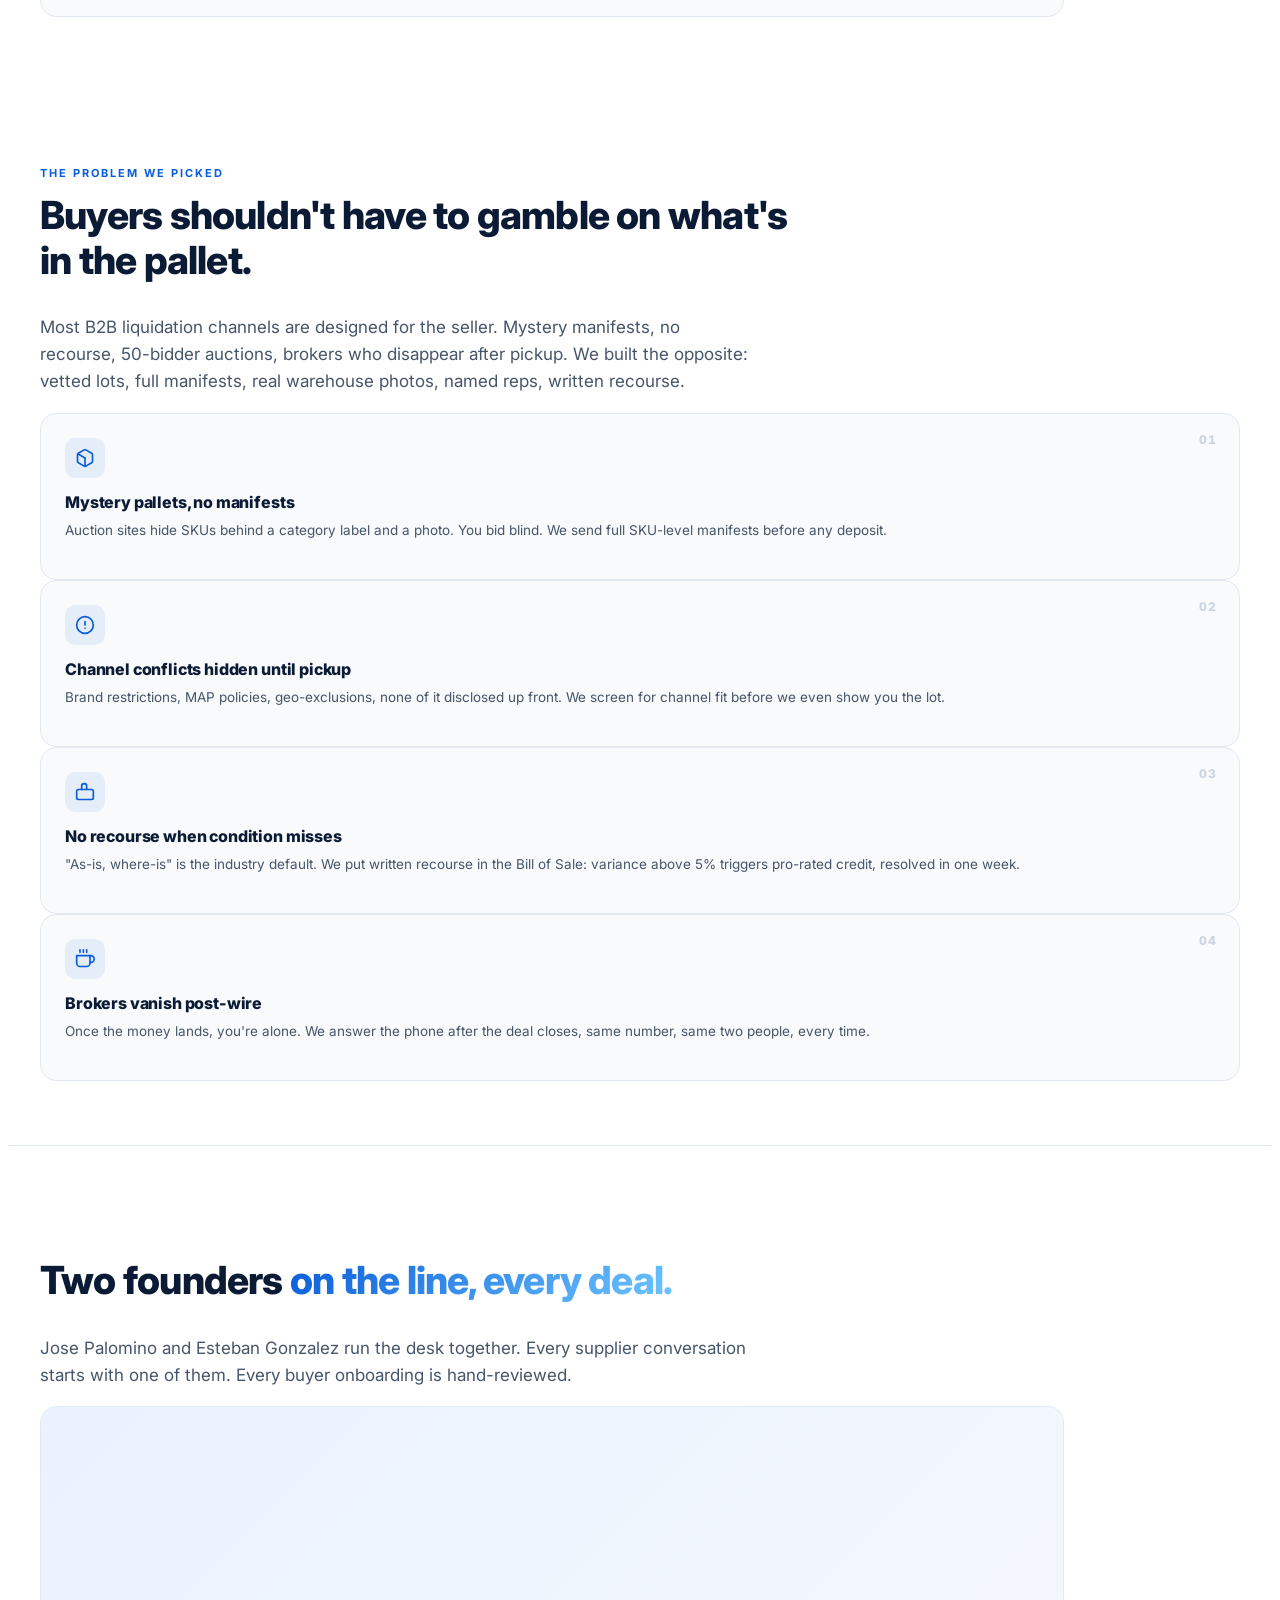
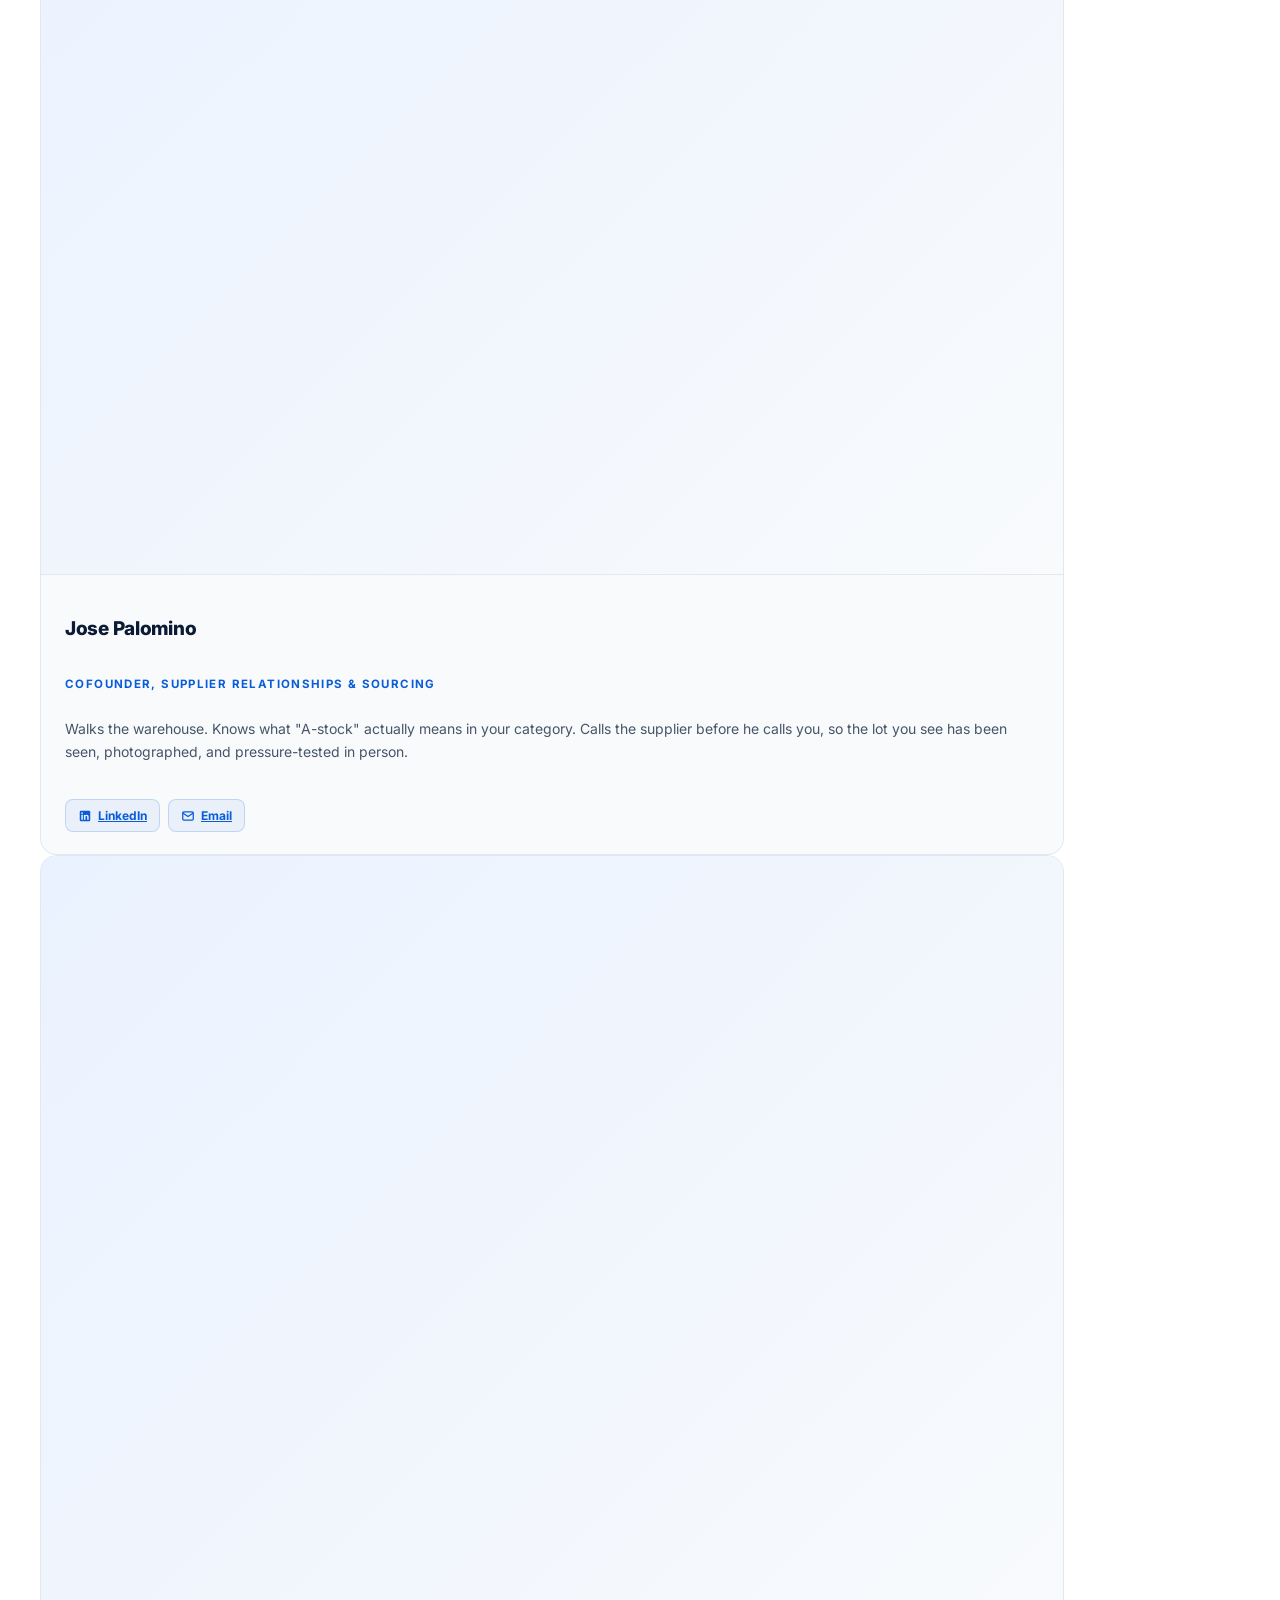
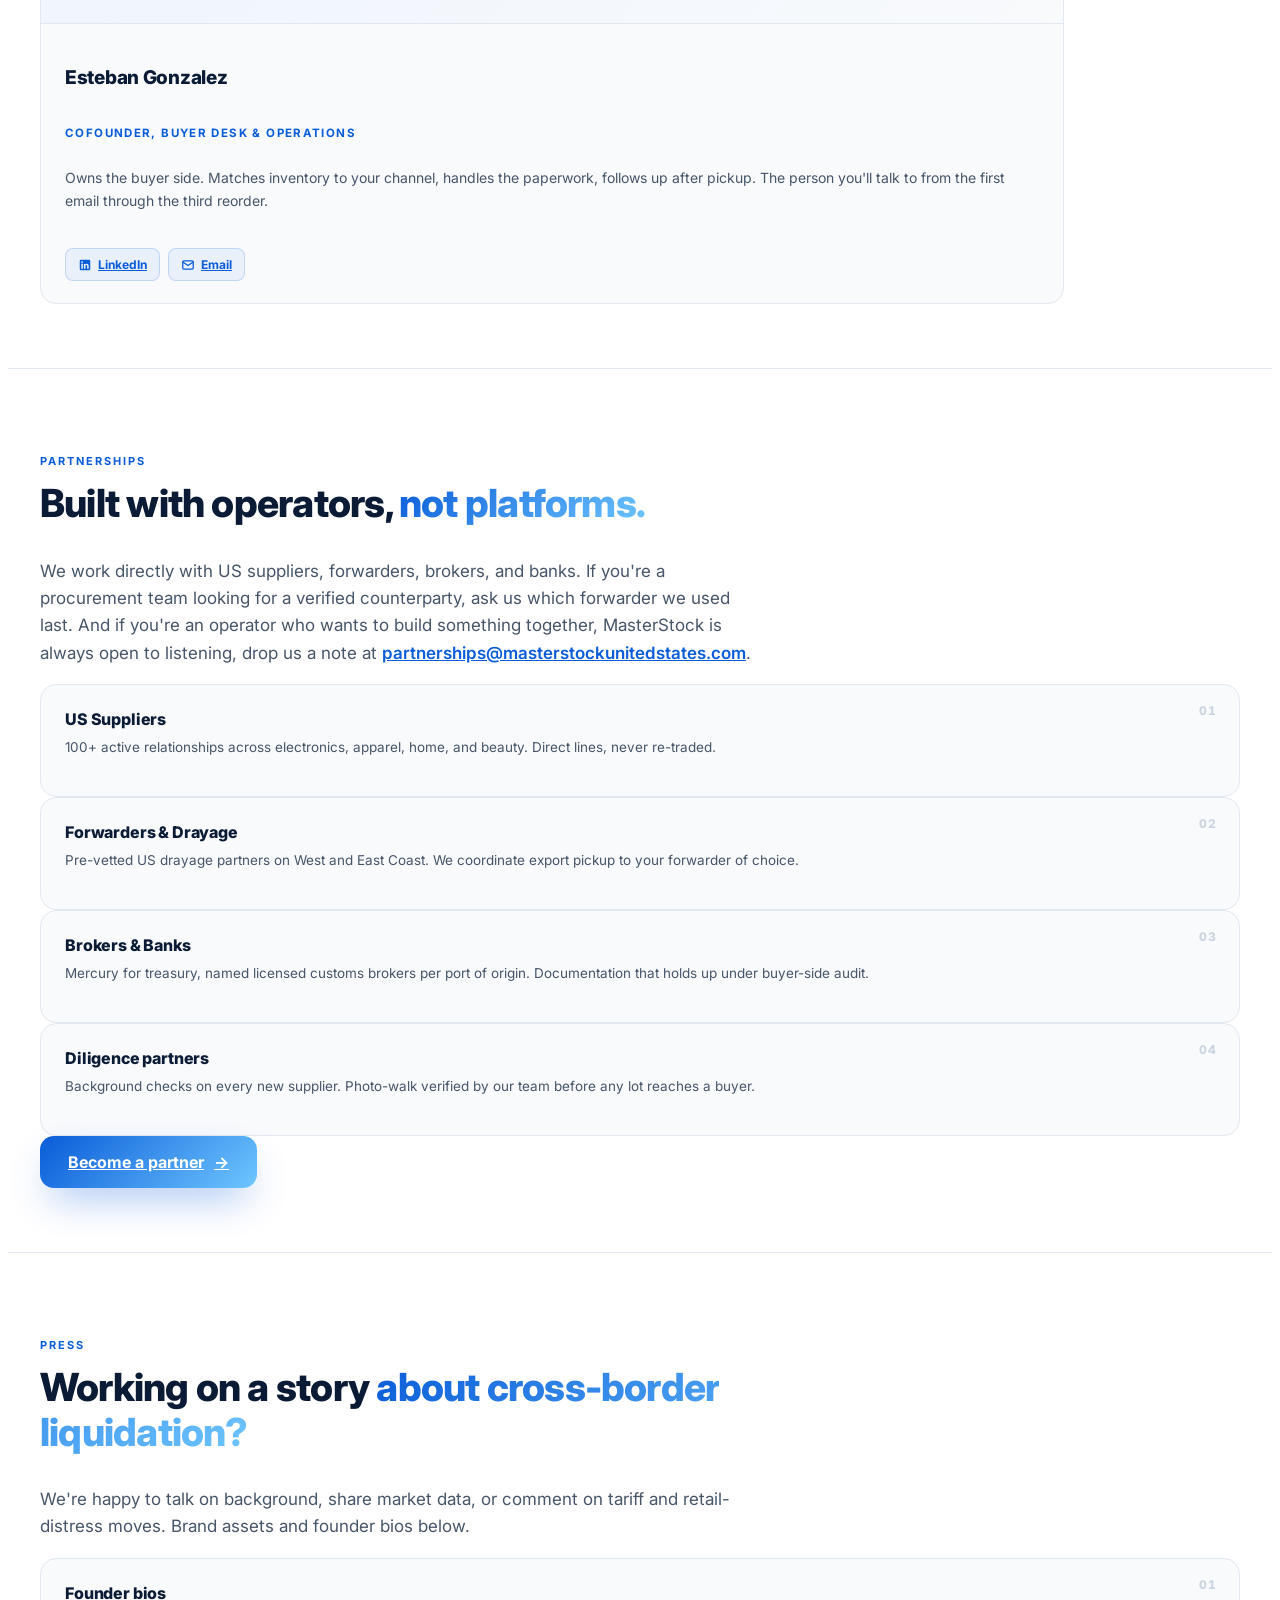
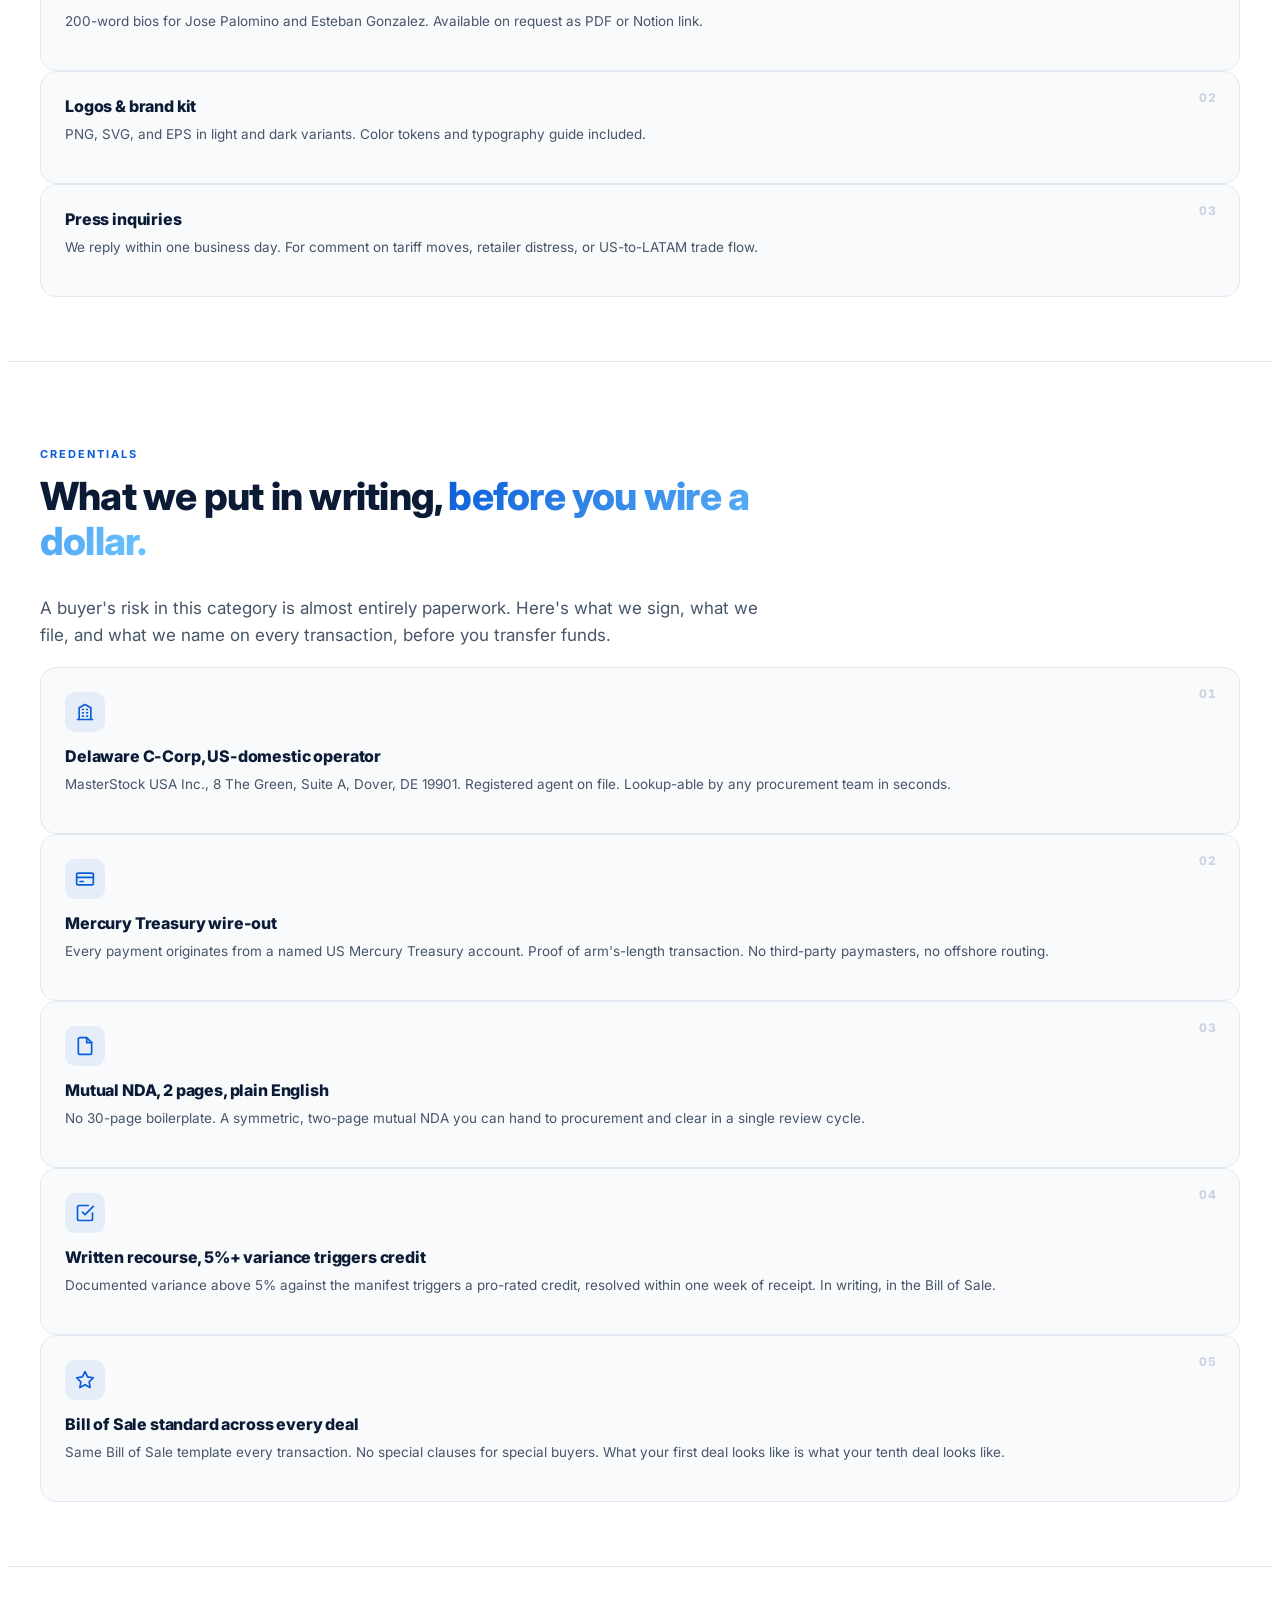
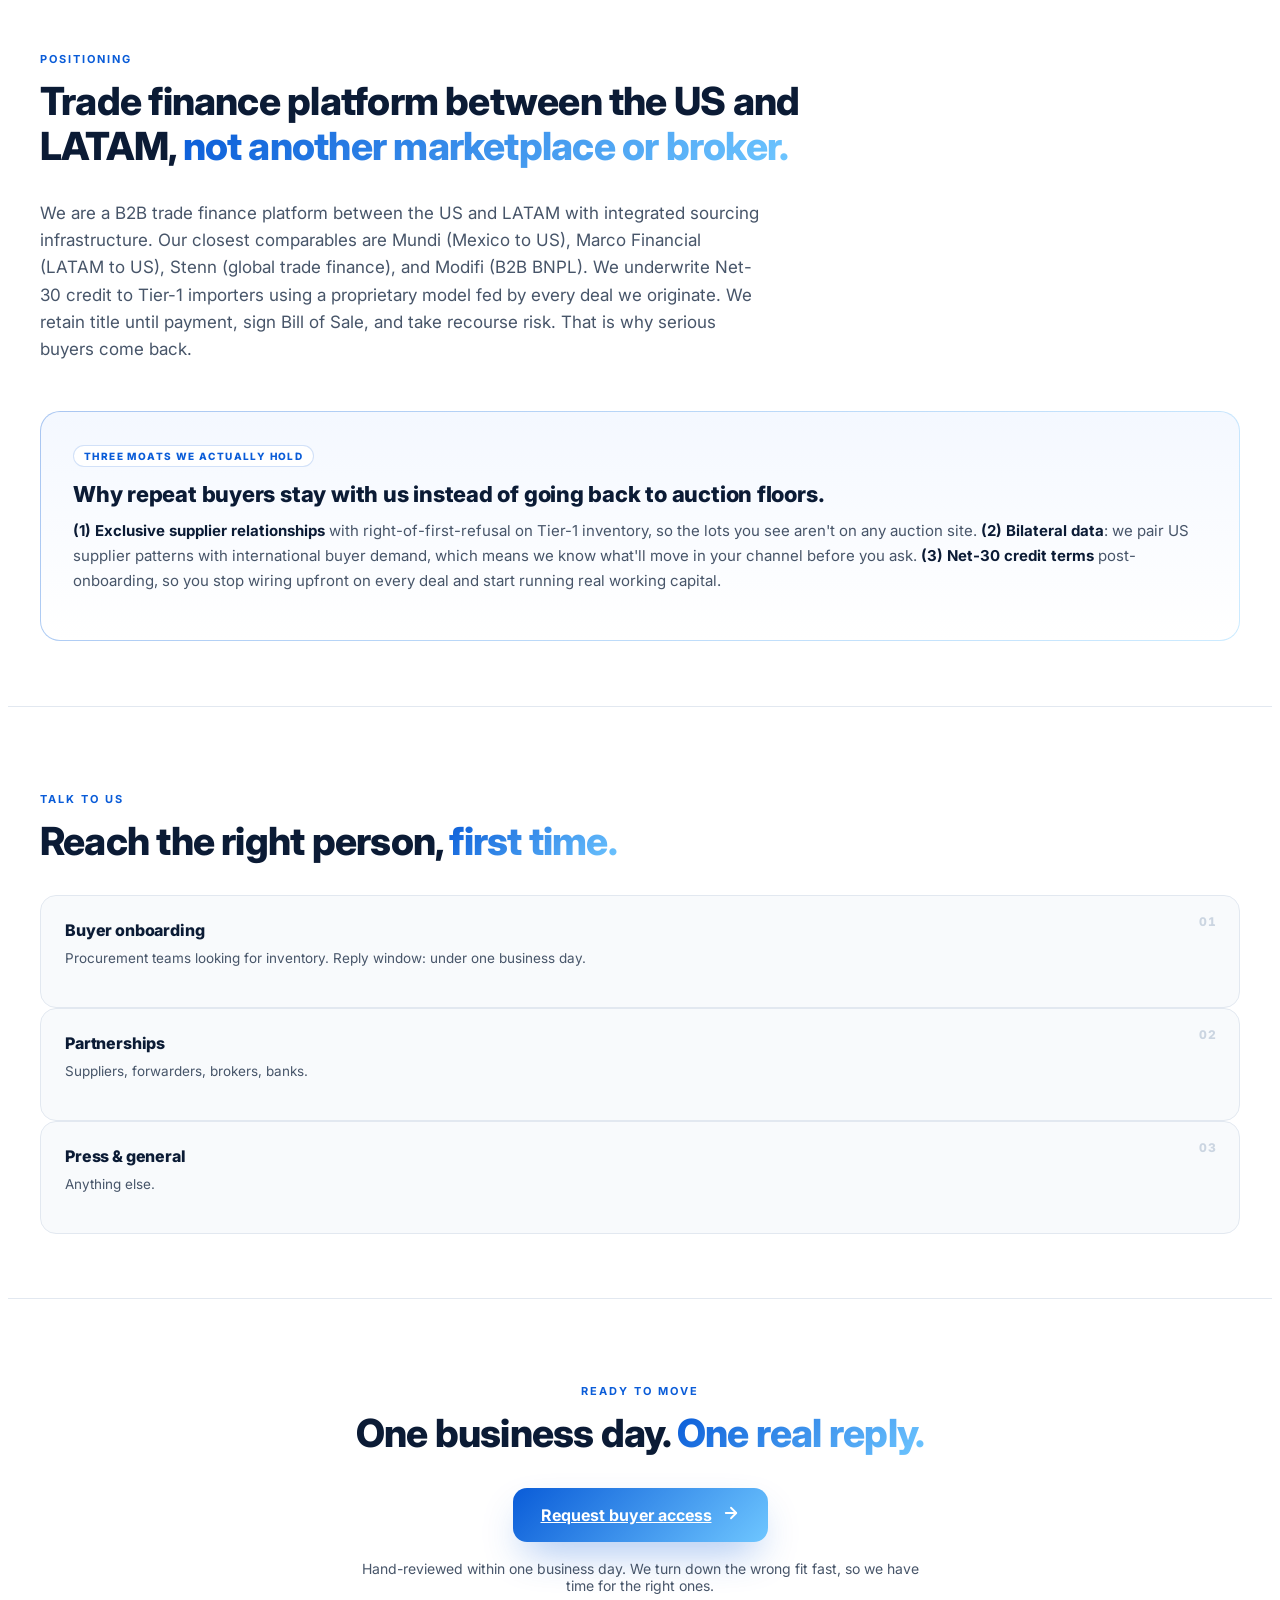
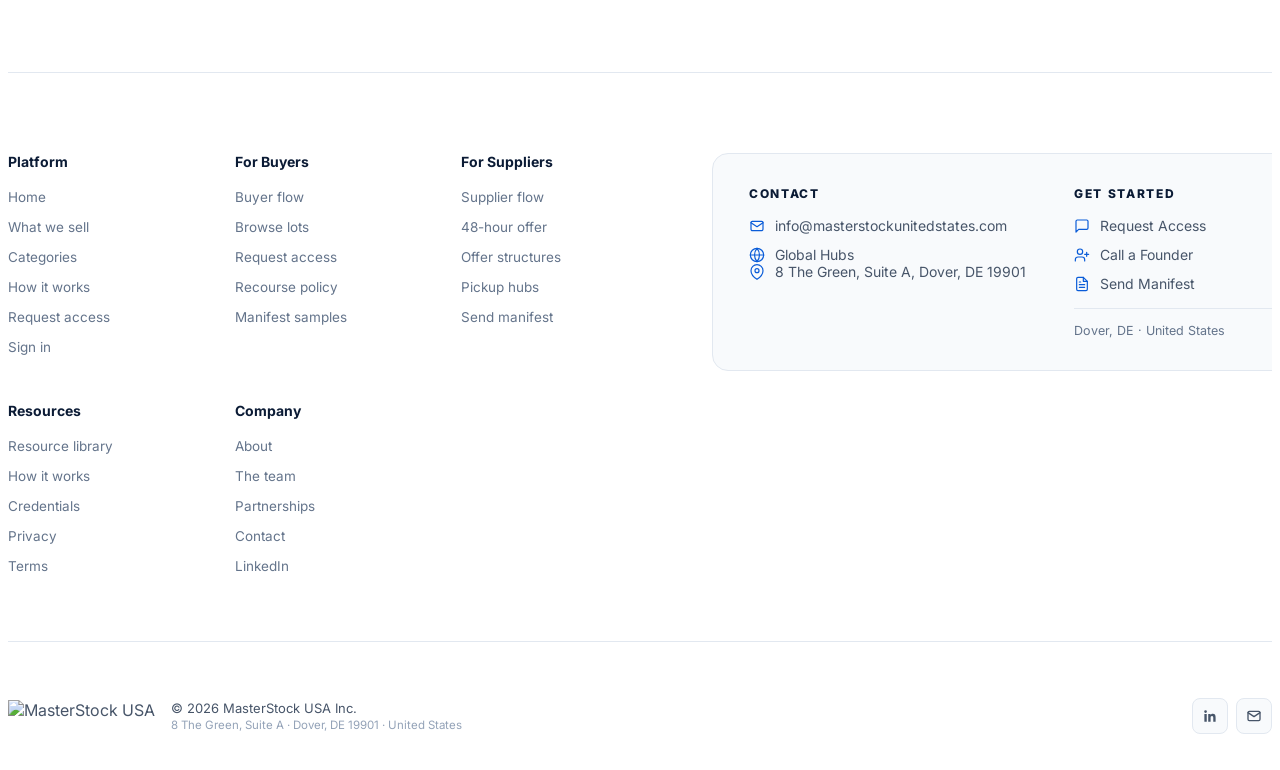
==== commit abf000ba: "fix(branding): use vectorial favicon so the tab icon stops looking squished The site was using logo-" ====
--- a/about/index.html
+++ b/about/index.html
@@ -4,8 +4,8 @@
 <meta charset="UTF-8" />
 <meta name="viewport" content="width=device-width, initial-scale=1.0" />
 <title>Company | MasterStock USA</title>
-<link rel="icon" type="image/png" href="/images/logo-final.png" />
-<link rel="apple-touch-icon" href="/images/logo-final.png" />
+<link rel="icon" type="image/svg+xml" href="/images/favicon.svg" />
+<link rel="apple-touch-icon" href="/images/pallet.png" />
 <meta name="description" content="MasterStock USA is the cross-border B2B trade finance platform for US liquidation. Net-30 credit + curated catalog for Tier-1 LATAM importers. Delaware C-Corp. Two founders on every deal." />
 <link rel="canonical" href="https://www.masterstockunitedstates.com/about/" />
 
